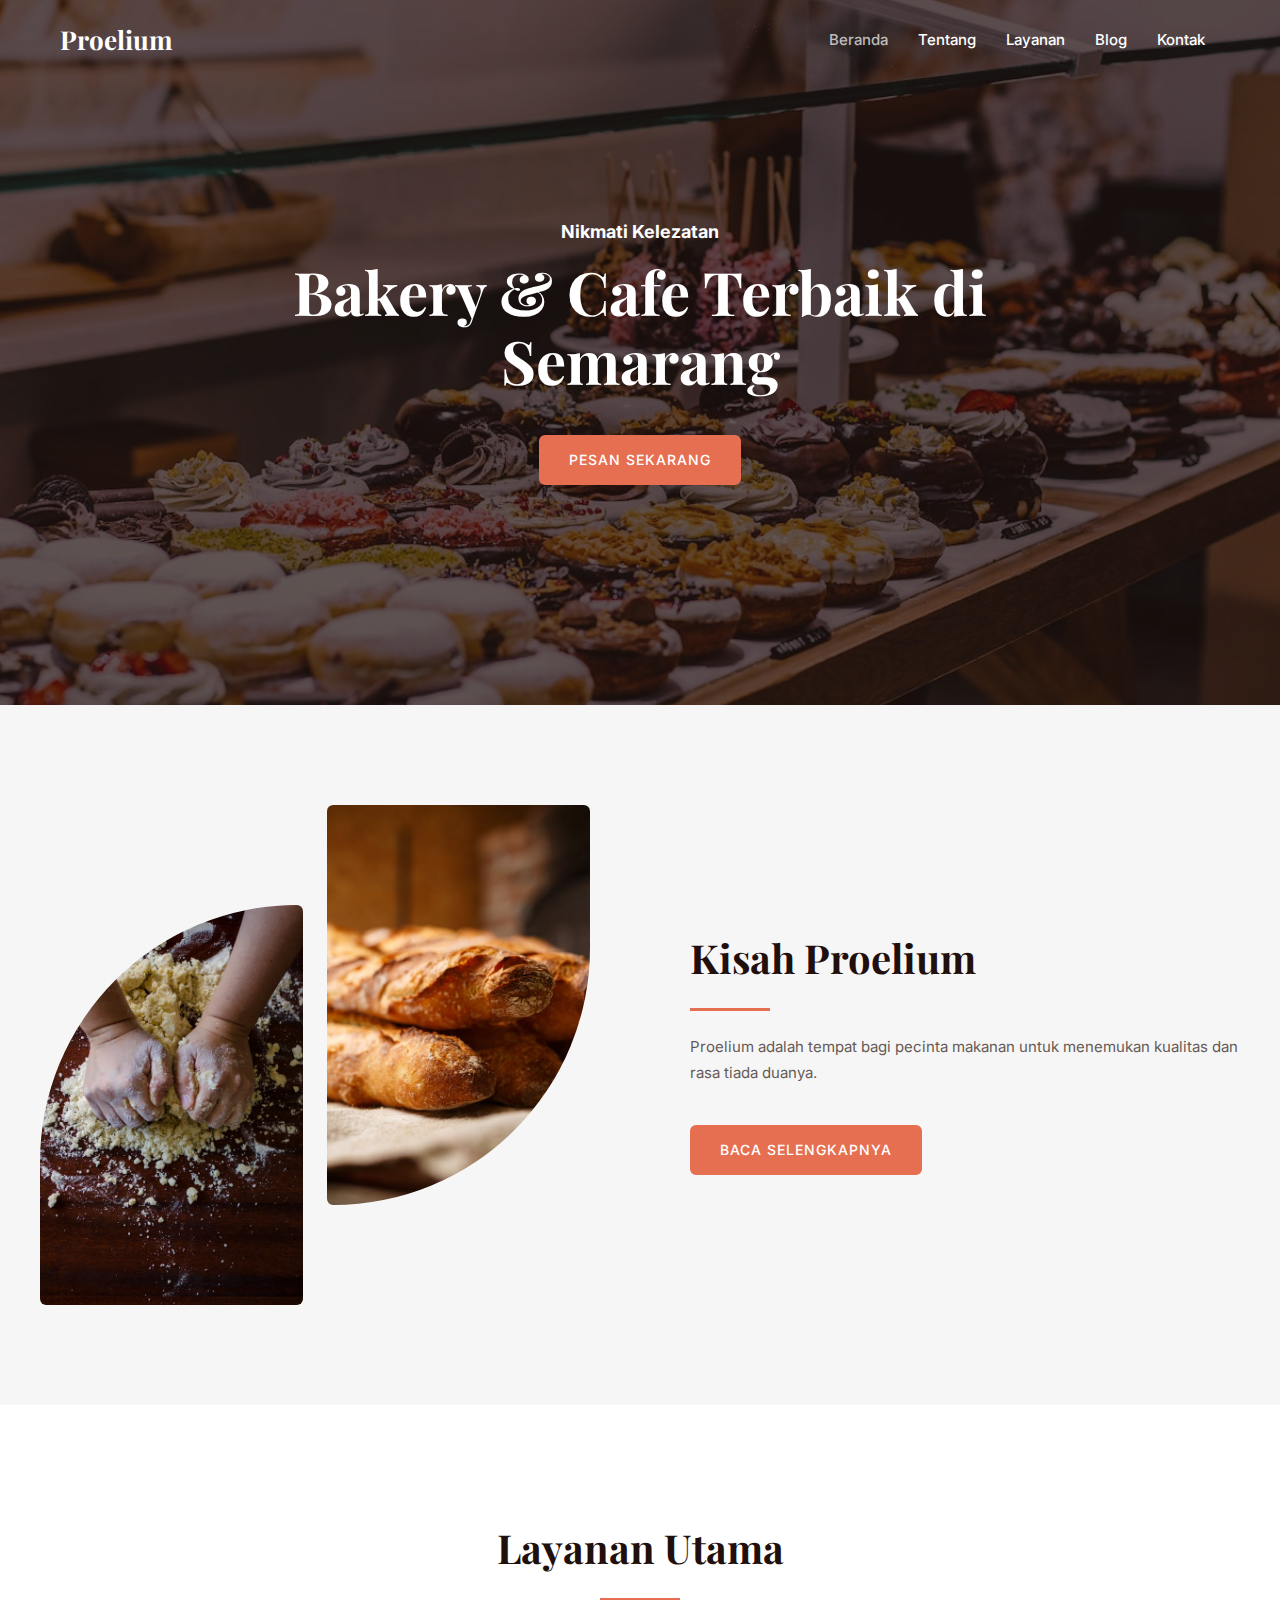
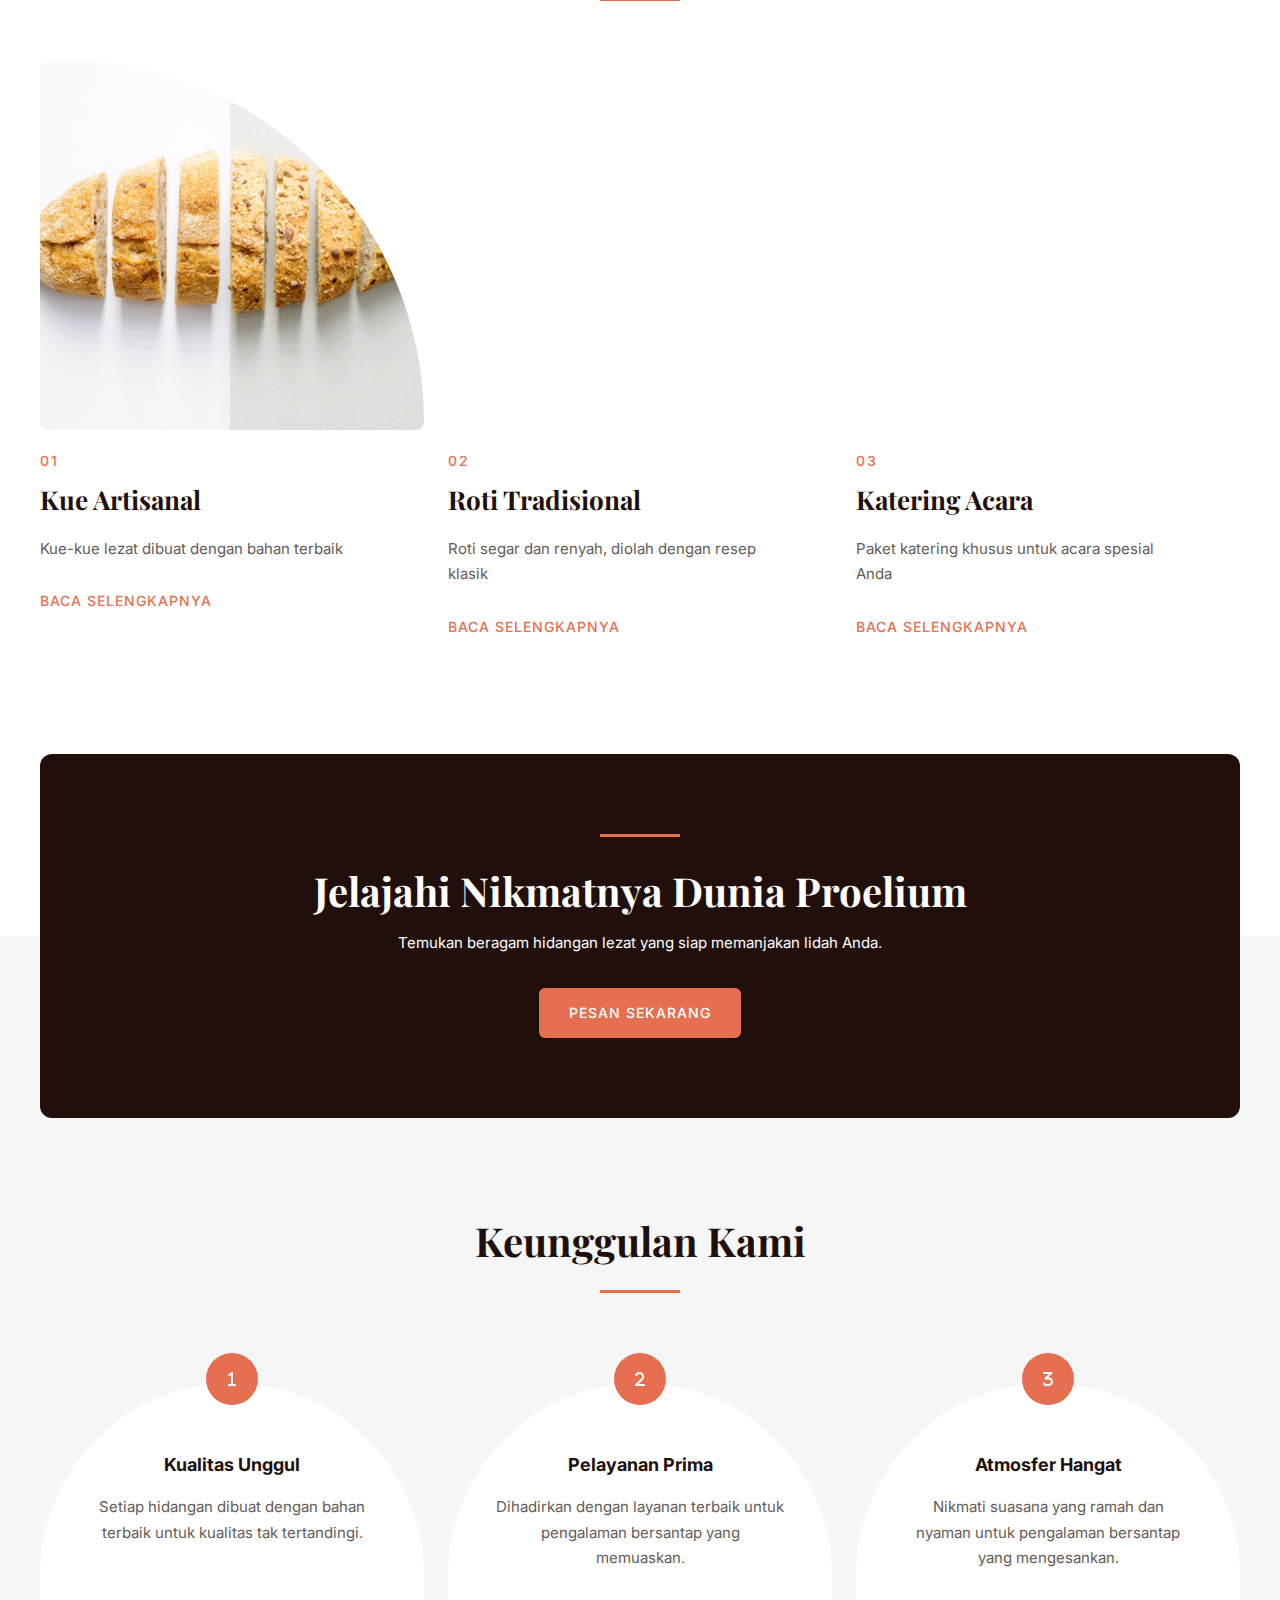
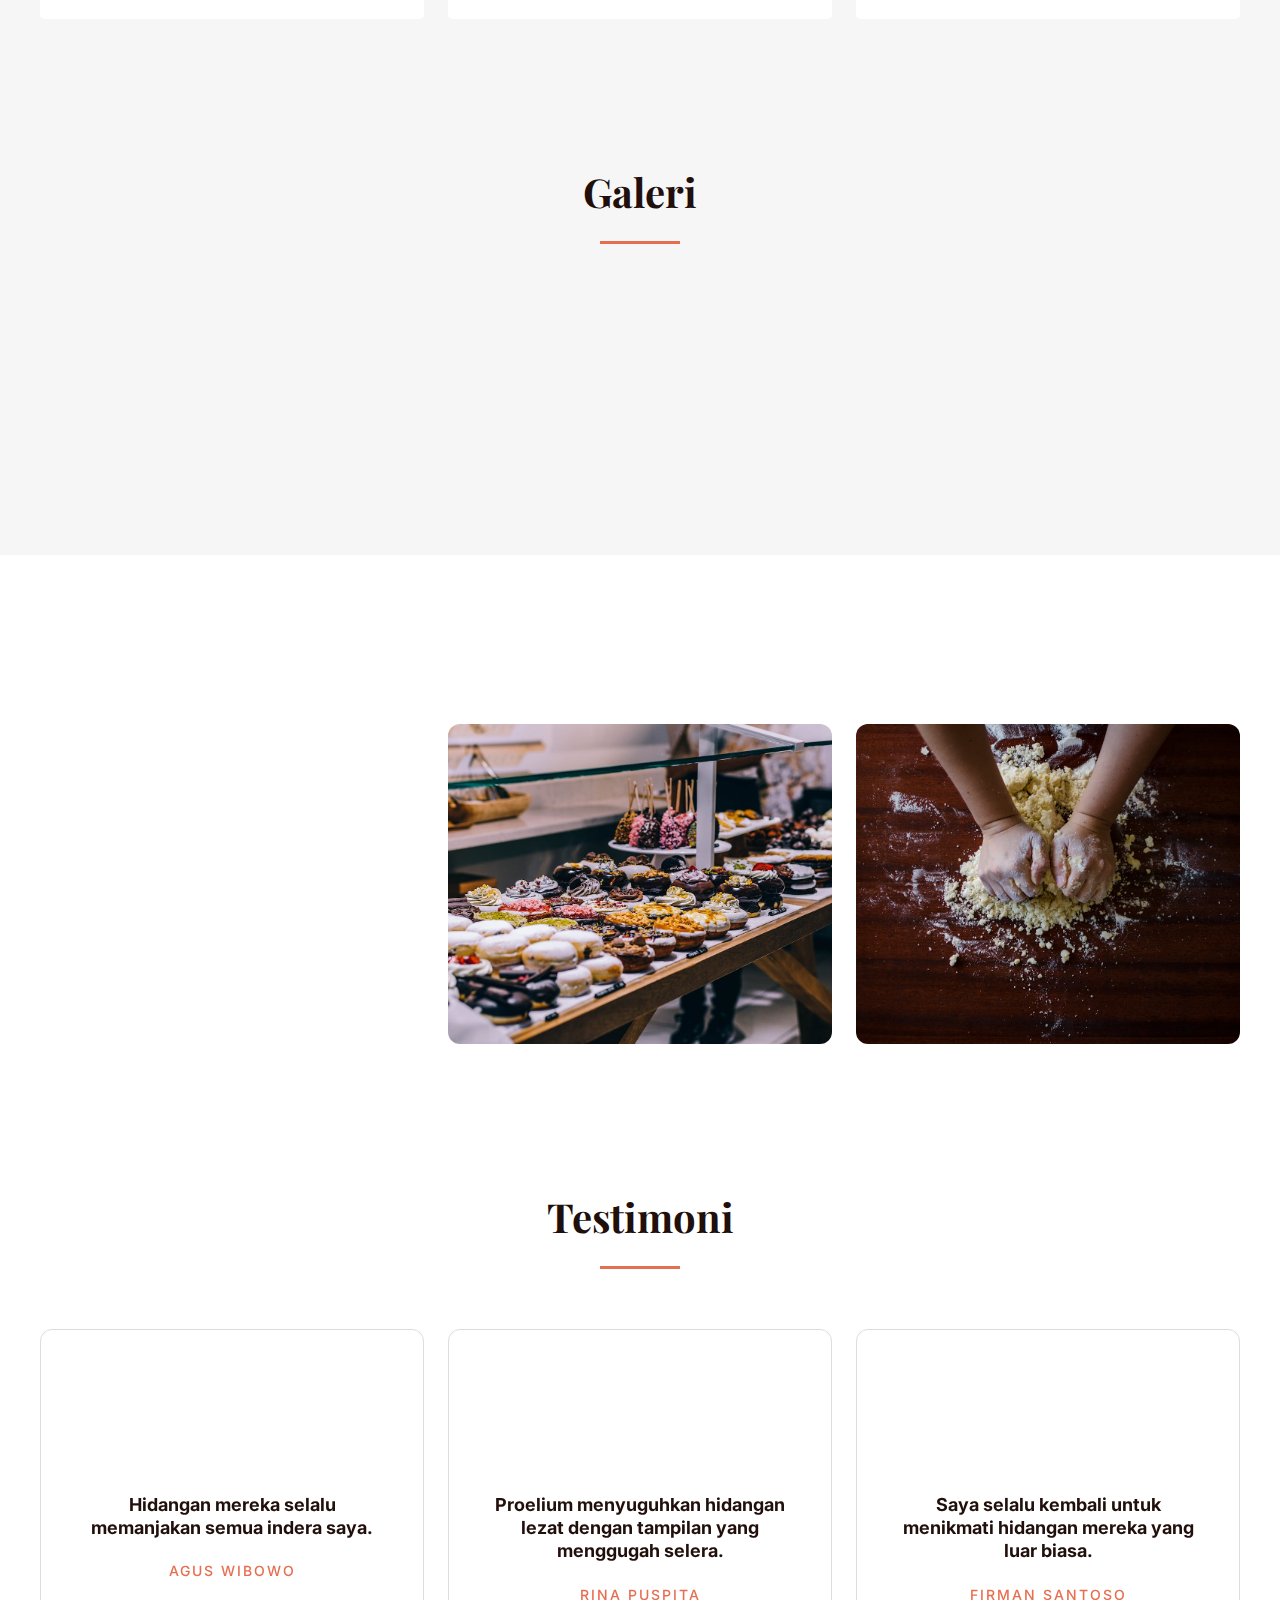
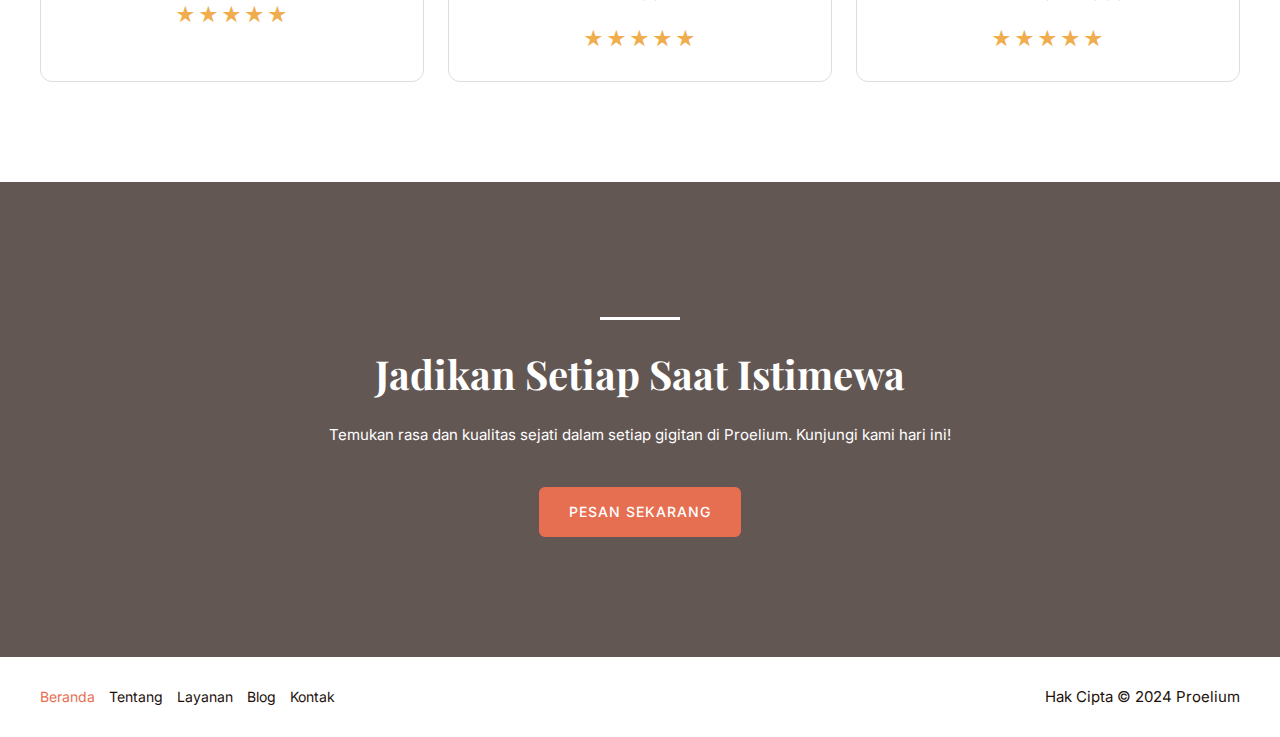
==== index.html @ 9b8cd8e3 "as" ====
<!DOCTYPE html>
<html lang="id">
<head>
<meta charset="UTF-8">
<meta name="viewport" content="width=device-width, initial-scale=1">
	 <link rel="profile" href="https://gmpg.org/xfn/11"> 
	 <title>Proelium</title>
<meta name="robots" content="max-image-preview:large">
<link rel="dns-prefetch" href="https://fonts.googleapis.com">
<link rel="alternate" type="application/rss+xml" title="Proelium &raquo; Feed" href="./feed/">
<link rel="alternate" type="application/rss+xml" title="Proelium &raquo; Umpan Komentar" href="./comments/feed/">
<script>
window._wpemojiSettings = {"baseUrl":"https:\/\/s.w.org\/images\/core\/emoji\/15.0.3\/72x72\/","ext":".png","svgUrl":"https:\/\/s.w.org\/images\/core\/emoji\/15.0.3\/svg\/","svgExt":".svg","source":{"concatemoji":"\/wp-includes\/js\/wp-emoji-release.min.js?ver=6.5.3"}};
/*! This file is auto-generated */
!function(i,n){var o,s,e;function c(e){try{var t={supportTests:e,timestamp:(new Date).valueOf()};sessionStorage.setItem(o,JSON.stringify(t))}catch(e){}}function p(e,t,n){e.clearRect(0,0,e.canvas.width,e.canvas.height),e.fillText(t,0,0);var t=new Uint32Array(e.getImageData(0,0,e.canvas.width,e.canvas.height).data),r=(e.clearRect(0,0,e.canvas.width,e.canvas.height),e.fillText(n,0,0),new Uint32Array(e.getImageData(0,0,e.canvas.width,e.canvas.height).data));return t.every(function(e,t){return e===r[t]})}function u(e,t,n){switch(t){case"flag":return n(e,"🏳️‍⚧️","🏳️​⚧️")?!1:!n(e,"🇺🇳","🇺​🇳")&&!n(e,"🏴󠁧󠁢󠁥󠁮󠁧󠁿","🏴​󠁧​󠁢​󠁥​󠁮​󠁧​󠁿");case"emoji":return!n(e,"🐦‍⬛","🐦​⬛")}return!1}function f(e,t,n){var r="undefined"!=typeof WorkerGlobalScope&&self instanceof WorkerGlobalScope?new OffscreenCanvas(300,150):i.createElement("canvas"),a=r.getContext("2d",{willReadFrequently:!0}),o=(a.textBaseline="top",a.font="600 32px Arial",{});return e.forEach(function(e){o[e]=t(a,e,n)}),o}function t(e){var t=i.createElement("script");t.src=e,t.defer=!0,i.head.appendChild(t)}"undefined"!=typeof Promise&&(o="wpEmojiSettingsSupports",s=["flag","emoji"],n.supports={everything:!0,everythingExceptFlag:!0},e=new Promise(function(e){i.addEventListener("DOMContentLoaded",e,{once:!0})}),new Promise(function(t){var n=function(){try{var e=JSON.parse(sessionStorage.getItem(o));if("object"==typeof e&&"number"==typeof e.timestamp&&(new Date).valueOf()<e.timestamp+604800&&"object"==typeof e.supportTests)return e.supportTests}catch(e){}return null}();if(!n){if("undefined"!=typeof Worker&&"undefined"!=typeof OffscreenCanvas&&"undefined"!=typeof URL&&URL.createObjectURL&&"undefined"!=typeof Blob)try{var e="postMessage("+f.toString()+"("+[JSON.stringify(s),u.toString(),p.toString()].join(",")+"));",r=new Blob([e],{type:"text/javascript"}),a=new Worker(URL.createObjectURL(r),{name:"wpTestEmojiSupports"});return void(a.onmessage=function(e){c(n=e.data),a.terminate(),t(n)})}catch(e){}c(n=f(s,u,p))}t(n)}).then(function(e){for(var t in e)n.supports[t]=e[t],n.supports.everything=n.supports.everything&&n.supports[t],"flag"!==t&&(n.supports.everythingExceptFlag=n.supports.everythingExceptFlag&&n.supports[t]);n.supports.everythingExceptFlag=n.supports.everythingExceptFlag&&!n.supports.flag,n.DOMReady=!1,n.readyCallback=function(){n.DOMReady=!0}}).then(function(){return e}).then(function(){var e;n.supports.everything||(n.readyCallback(),(e=n.source||{}).concatemoji?t(e.concatemoji):e.wpemoji&&e.twemoji&&(t(e.twemoji),t(e.wpemoji)))}))}((window,document),window._wpemojiSettings);
</script>
<link rel="stylesheet" id="astra-theme-css-css" href="./wp-content/themes/astra/assets/css/minified/main.min.css?ver=4.6.16" media="all">
<style id="astra-theme-css-inline-css">:root{--ast-post-nav-space:0;--ast-container-default-xlg-padding:2.5em;--ast-container-default-lg-padding:2.5em;--ast-container-default-slg-padding:2em;--ast-container-default-md-padding:2.5em;--ast-container-default-sm-padding:2.5em;--ast-container-default-xs-padding:2.4em;--ast-container-default-xxs-padding:1.8em;--ast-code-block-background:#ECEFF3;--ast-comment-inputs-background:#F9FAFB;--ast-normal-container-width:1200px;--ast-narrow-container-width:750px;--ast-blog-title-font-weight:600;--ast-blog-meta-weight:600;}html{font-size:93.75%;}a{color:var(--ast-global-color-0);}a:hover,a:focus{color:var(--ast-global-color-1);}body,button,input,select,textarea,.ast-button,.ast-custom-button{font-family:'Inter',sans-serif;font-weight:inherit;font-size:15px;font-size:1rem;line-height:var(--ast-body-line-height,1.7em);}blockquote{color:var(--ast-global-color-3);}h1,.entry-content h1,h2,.entry-content h2,h3,.entry-content h3,h4,.entry-content h4,h5,.entry-content h5,h6,.entry-content h6,.site-title,.site-title a{font-family:'Playfair Display',serif;font-weight:700;}.ast-site-identity .site-title a{color:var(--ast-global-color-2);}.site-title{font-size:26px;font-size:1.7333333333333rem;display:block;}.site-header .site-description{font-size:15px;font-size:1rem;display:none;}.entry-title{font-size:26px;font-size:1.7333333333333rem;}.ast-blog-single-element.ast-taxonomy-container a{font-size:14px;font-size:0.93333333333333rem;}.ast-blog-meta-container{font-size:13px;font-size:0.86666666666667rem;}.archive .ast-article-post .ast-article-inner,.blog .ast-article-post .ast-article-inner,.archive .ast-article-post .ast-article-inner:hover,.blog .ast-article-post .ast-article-inner:hover{overflow:hidden;}h1,.entry-content h1{font-size:60px;font-size:4rem;font-weight:700;font-family:'Playfair Display',serif;line-height:1.15em;}h2,.entry-content h2{font-size:40px;font-size:2.6666666666667rem;font-weight:700;font-family:'Playfair Display',serif;line-height:1.16em;}h3,.entry-content h3{font-size:26px;font-size:1.7333333333333rem;font-weight:700;font-family:'Playfair Display',serif;line-height:1.2em;}h4,.entry-content h4{font-size:24px;font-size:1.6rem;line-height:1.3em;font-weight:700;font-family:'Playfair Display',serif;}h5,.entry-content h5{font-size:18px;font-size:1.2rem;line-height:1.36em;font-weight:700;font-family:'Playfair Display',serif;}h6,.entry-content h6{font-size:14px;font-size:0.93333333333333rem;line-height:1em;font-weight:500;font-family:'Montserrat',sans-serif;letter-spacing:2px;}::selection{background-color:var(--ast-global-color-0);color:#000000;}body,h1,.entry-title a,.entry-content h1,h2,.entry-content h2,h3,.entry-content h3,h4,.entry-content h4,h5,.entry-content h5,h6,.entry-content h6{color:var(--ast-global-color-3);}.tagcloud a:hover,.tagcloud a:focus,.tagcloud a.current-item{color:#000000;border-color:var(--ast-global-color-0);background-color:var(--ast-global-color-0);}input:focus,input[type="text"]:focus,input[type="email"]:focus,input[type="url"]:focus,input[type="password"]:focus,input[type="reset"]:focus,input[type="search"]:focus,textarea:focus{border-color:var(--ast-global-color-0);}input[type="radio"]:checked,input[type=reset],input[type="checkbox"]:checked,input[type="checkbox"]:hover:checked,input[type="checkbox"]:focus:checked,input[type=range]::-webkit-slider-thumb{border-color:var(--ast-global-color-0);background-color:var(--ast-global-color-0);box-shadow:none;}.site-footer a:hover + .post-count,.site-footer a:focus + .post-count{background:var(--ast-global-color-0);border-color:var(--ast-global-color-0);}.single .nav-links .nav-previous,.single .nav-links .nav-next{color:var(--ast-global-color-0);}.entry-meta,.entry-meta *{line-height:1.45;color:var(--ast-global-color-0);font-weight:600;}.entry-meta a:not(.ast-button):hover,.entry-meta a:not(.ast-button):hover *,.entry-meta a:not(.ast-button):focus,.entry-meta a:not(.ast-button):focus *,.page-links > .page-link,.page-links .page-link:hover,.post-navigation a:hover{color:var(--ast-global-color-1);}#cat option,.secondary .calendar_wrap thead a,.secondary .calendar_wrap thead a:visited{color:var(--ast-global-color-0);}.secondary .calendar_wrap #today,.ast-progress-val span{background:var(--ast-global-color-0);}.secondary a:hover + .post-count,.secondary a:focus + .post-count{background:var(--ast-global-color-0);border-color:var(--ast-global-color-0);}.calendar_wrap #today > a{color:#000000;}.page-links .page-link,.single .post-navigation a{color:var(--ast-global-color-3);}.ast-search-menu-icon .search-form button.search-submit{padding:0 4px;}.ast-search-menu-icon form.search-form{padding-right:0;}.ast-search-menu-icon.slide-search input.search-field{width:0;}.ast-header-search .ast-search-menu-icon.ast-dropdown-active .search-form,.ast-header-search .ast-search-menu-icon.ast-dropdown-active .search-field:focus{transition:all 0.2s;}.search-form input.search-field:focus{outline:none;}.ast-search-menu-icon .search-form button.search-submit:focus,.ast-theme-transparent-header .ast-header-search .ast-dropdown-active .ast-icon,.ast-theme-transparent-header .ast-inline-search .search-field:focus .ast-icon{color:var(--ast-global-color-1);}.ast-header-search .slide-search .search-form{border:2px solid var(--ast-global-color-0);}.ast-header-search .slide-search .search-field{background-color:#fff;}.ast-archive-title{color:var(--ast-global-color-2);}.widget-title,.widget .wp-block-heading{font-size:21px;font-size:1.4rem;color:var(--ast-global-color-2);}.ast-single-post .entry-content a,.ast-comment-content a:not(.ast-comment-edit-reply-wrap a){text-decoration:underline;}.ast-single-post .elementor-button-wrapper .elementor-button,.ast-single-post .entry-content .uagb-tab a,.ast-single-post .entry-content .uagb-ifb-cta a,.ast-single-post .entry-content .uabb-module-content a,.ast-single-post .entry-content .uagb-post-grid a,.ast-single-post .entry-content .uagb-timeline a,.ast-single-post .entry-content .uagb-toc__wrap a,.ast-single-post .entry-content .uagb-taxomony-box a,.ast-single-post .entry-content .woocommerce a,.entry-content .wp-block-latest-posts > li > a,.ast-single-post .entry-content .wp-block-file__button,li.ast-post-filter-single,.ast-single-post .ast-comment-content .comment-reply-link,.ast-single-post .ast-comment-content .comment-edit-link{text-decoration:none;}.ast-search-menu-icon.slide-search a:focus-visible:focus-visible,.astra-search-icon:focus-visible,#close:focus-visible,a:focus-visible,.ast-menu-toggle:focus-visible,.site .skip-link:focus-visible,.wp-block-loginout input:focus-visible,.wp-block-search.wp-block-search__button-inside .wp-block-search__inside-wrapper,.ast-header-navigation-arrow:focus-visible,.woocommerce .wc-proceed-to-checkout > .checkout-button:focus-visible,.woocommerce .woocommerce-MyAccount-navigation ul li a:focus-visible,.ast-orders-table__row .ast-orders-table__cell:focus-visible,.woocommerce .woocommerce-order-details .order-again > .button:focus-visible,.woocommerce .woocommerce-message a.button.wc-forward:focus-visible,.woocommerce #minus_qty:focus-visible,.woocommerce #plus_qty:focus-visible,a#ast-apply-coupon:focus-visible,.woocommerce .woocommerce-info a:focus-visible,.woocommerce .astra-shop-summary-wrap a:focus-visible,.woocommerce a.wc-forward:focus-visible,#ast-apply-coupon:focus-visible,.woocommerce-js .woocommerce-mini-cart-item a.remove:focus-visible,#close:focus-visible,.button.search-submit:focus-visible,#search_submit:focus,.normal-search:focus-visible,.ast-header-account-wrap:focus-visible{outline-style:dotted;outline-color:inherit;outline-width:thin;}input:focus,input[type="text"]:focus,input[type="email"]:focus,input[type="url"]:focus,input[type="password"]:focus,input[type="reset"]:focus,input[type="search"]:focus,input[type="number"]:focus,textarea:focus,.wp-block-search__input:focus,[data-section="section-header-mobile-trigger"] .ast-button-wrap .ast-mobile-menu-trigger-minimal:focus,.ast-mobile-popup-drawer.active .menu-toggle-close:focus,.woocommerce-ordering select.orderby:focus,#ast-scroll-top:focus,#coupon_code:focus,.woocommerce-page #comment:focus,.woocommerce #reviews #respond input#submit:focus,.woocommerce a.add_to_cart_button:focus,.woocommerce .button.single_add_to_cart_button:focus,.woocommerce .woocommerce-cart-form button:focus,.woocommerce .woocommerce-cart-form__cart-item .quantity .qty:focus,.woocommerce .woocommerce-billing-fields .woocommerce-billing-fields__field-wrapper .woocommerce-input-wrapper > .input-text:focus,.woocommerce #order_comments:focus,.woocommerce #place_order:focus,.woocommerce .woocommerce-address-fields .woocommerce-address-fields__field-wrapper .woocommerce-input-wrapper > .input-text:focus,.woocommerce .woocommerce-MyAccount-content form button:focus,.woocommerce .woocommerce-MyAccount-content .woocommerce-EditAccountForm .woocommerce-form-row .woocommerce-Input.input-text:focus,.woocommerce .ast-woocommerce-container .woocommerce-pagination ul.page-numbers li a:focus,body #content .woocommerce form .form-row .select2-container--default .select2-selection--single:focus,#ast-coupon-code:focus,.woocommerce.woocommerce-js .quantity input[type=number]:focus,.woocommerce-js .woocommerce-mini-cart-item .quantity input[type=number]:focus,.woocommerce p#ast-coupon-trigger:focus{border-style:dotted;border-color:inherit;border-width:thin;}input{outline:none;}.ast-logo-title-inline .site-logo-img{padding-right:1em;}body .ast-oembed-container *{position:absolute;top:0;width:100%;height:100%;left:0;}body .wp-block-embed-pocket-casts .ast-oembed-container *{position:unset;}.ast-single-post-featured-section + article {margin-top: 2em;}.site-content .ast-single-post-featured-section img {width: 100%;overflow: hidden;object-fit: cover;}.ast-separate-container .site-content .ast-single-post-featured-section + article {margin-top: -80px;z-index: 9;position: relative;border-radius: 4px;}@media (min-width: 922px) {.ast-no-sidebar .site-content .ast-article-image-container--wide {margin-left: -120px;margin-right: -120px;max-width: unset;width: unset;}.ast-left-sidebar .site-content .ast-article-image-container--wide,.ast-right-sidebar .site-content .ast-article-image-container--wide {margin-left: -10px;margin-right: -10px;}.site-content .ast-article-image-container--full {margin-left: calc( -50vw + 50%);margin-right: calc( -50vw + 50%);max-width: 100vw;width: 100vw;}.ast-left-sidebar .site-content .ast-article-image-container--full,.ast-right-sidebar .site-content .ast-article-image-container--full {margin-left: -10px;margin-right: -10px;max-width: inherit;width: auto;}}.site > .ast-single-related-posts-container {margin-top: 0;}@media (min-width: 922px) {.ast-desktop .ast-container--narrow {max-width: var(--ast-narrow-container-width);margin: 0 auto;}}input[type="text"],input[type="number"],input[type="email"],input[type="url"],input[type="password"],input[type="search"],input[type=reset],input[type=tel],input[type=date],select,textarea{font-size:16px;font-style:normal;font-weight:400;line-height:24px;width:100%;padding:12px 16px;border-radius:4px;box-shadow:0px 1px 2px 0px rgba(0,0,0,0.05);color:var(--ast-form-input-text,#475569);}input[type="text"],input[type="number"],input[type="email"],input[type="url"],input[type="password"],input[type="search"],input[type=reset],input[type=tel],input[type=date],select{height:40px;}input[type="date"]{border-width:1px;border-style:solid;border-color:var(--ast-border-color);}input[type="text"]:focus,input[type="number"]:focus,input[type="email"]:focus,input[type="url"]:focus,input[type="password"]:focus,input[type="search"]:focus,input[type=reset]:focus,input[type="tel"]:focus,input[type="date"]:focus,select:focus,textarea:focus{border-color:#046BD2;box-shadow:none;outline:none;color:var(--ast-form-input-focus-text,#475569);}label,legend{color:#111827;font-size:14px;font-style:normal;font-weight:500;line-height:20px;}select{padding:6px 10px;}fieldset{padding:30px;border-radius:4px;}button,.ast-button,.button,input[type="button"],input[type="reset"],input[type="submit"]{border-radius:4px;box-shadow:0px 1px 2px 0px rgba(0,0,0,0.05);}:root{--ast-comment-inputs-background:#FFF;}::placeholder{color:var(--ast-form-field-color,#9CA3AF);}::-ms-input-placeholder{color:var(--ast-form-field-color,#9CA3AF);}@media (max-width:921.9px){#ast-desktop-header{display:none;}}@media (min-width:922px){#ast-mobile-header{display:none;}}.wp-block-buttons.aligncenter{justify-content:center;}@media (max-width:921px){.ast-theme-transparent-header #primary,.ast-theme-transparent-header #secondary{padding:0;}}@media (max-width:921px){.ast-plain-container.ast-no-sidebar #primary{padding:0;}}.ast-plain-container.ast-no-sidebar #primary{margin-top:0;margin-bottom:0;}@media (max-width:921px){.ast-separate-container #primary,.ast-narrow-container #primary{padding-top:0px;}}@media (max-width:544px){.ast-separate-container #primary,.ast-narrow-container #primary{padding-top:0px;}}@media (max-width:921px){.ast-separate-container #primary,.ast-narrow-container #primary{padding-bottom:0px;}}@media (max-width:544px){.ast-separate-container #primary,.ast-narrow-container #primary{padding-bottom:0px;}}.wp-block-button.is-style-outline .wp-block-button__link{border-color:var(--ast-global-color-0);border-top-width:2px;border-right-width:2px;border-bottom-width:2px;border-left-width:2px;}div.wp-block-button.is-style-outline > .wp-block-button__link:not(.has-text-color),div.wp-block-button.wp-block-button__link.is-style-outline:not(.has-text-color){color:var(--ast-global-color-0);}.wp-block-button.is-style-outline .wp-block-button__link:hover,.wp-block-buttons .wp-block-button.is-style-outline .wp-block-button__link:focus,.wp-block-buttons .wp-block-button.is-style-outline > .wp-block-button__link:not(.has-text-color):hover,.wp-block-buttons .wp-block-button.wp-block-button__link.is-style-outline:not(.has-text-color):hover{color:#ffffff;background-color:var(--ast-global-color-1);border-color:var(--ast-global-color-1);}.post-page-numbers.current .page-link,.ast-pagination .page-numbers.current{color:#000000;border-color:var(--ast-global-color-0);background-color:var(--ast-global-color-0);}.wp-block-button.is-style-outline .wp-block-button__link{border-top-width:2px;border-right-width:2px;border-bottom-width:2px;border-left-width:2px;}.wp-block-buttons .wp-block-button.is-style-outline .wp-block-button__link.wp-element-button,.ast-outline-button,.wp-block-uagb-buttons-child .uagb-buttons-repeater.ast-outline-button{border-color:var(--ast-global-color-0);border-top-width:2px;border-right-width:2px;border-bottom-width:2px;border-left-width:2px;font-family:'Montserrat',sans-serif;font-weight:500;font-size:14px;font-size:0.93333333333333rem;line-height:1em;text-transform:uppercase;letter-spacing:2px;padding-top:16px;padding-right:28px;padding-bottom:16px;padding-left:28px;border-top-left-radius:6px;border-top-right-radius:6px;border-bottom-right-radius:6px;border-bottom-left-radius:6px;}.wp-block-buttons .wp-block-button.is-style-outline > .wp-block-button__link:not(.has-text-color),.wp-block-buttons .wp-block-button.wp-block-button__link.is-style-outline:not(.has-text-color),.ast-outline-button{color:var(--ast-global-color-0);}.wp-block-button.is-style-outline .wp-block-button__link:hover,.wp-block-buttons .wp-block-button.is-style-outline .wp-block-button__link:focus,.wp-block-buttons .wp-block-button.is-style-outline > .wp-block-button__link:not(.has-text-color):hover,.wp-block-buttons .wp-block-button.wp-block-button__link.is-style-outline:not(.has-text-color):hover,.ast-outline-button:hover,.ast-outline-button:focus,.wp-block-uagb-buttons-child .uagb-buttons-repeater.ast-outline-button:hover,.wp-block-uagb-buttons-child .uagb-buttons-repeater.ast-outline-button:focus{color:#ffffff;background-color:var(--ast-global-color-1);border-color:var(--ast-global-color-1);}.ast-single-post .entry-content a.ast-outline-button,.ast-single-post .entry-content .is-style-outline>.wp-block-button__link{text-decoration:none;}.uagb-buttons-repeater.ast-outline-button{border-radius:9999px;}@media (max-width:921px){.wp-block-buttons .wp-block-button.is-style-outline .wp-block-button__link.wp-element-button,.ast-outline-button,.wp-block-uagb-buttons-child .uagb-buttons-repeater.ast-outline-button{font-size:14px;font-size:0.93333333333333rem;padding-top:14px;padding-right:24px;padding-bottom:14px;padding-left:24px;border-top-left-radius:6px;border-top-right-radius:6px;border-bottom-right-radius:6px;border-bottom-left-radius:6px;}}@media (max-width:544px){.wp-block-buttons .wp-block-button.is-style-outline .wp-block-button__link.wp-element-button,.ast-outline-button,.wp-block-uagb-buttons-child .uagb-buttons-repeater.ast-outline-button{font-size:14px;font-size:0.93333333333333rem;padding-top:14px;padding-right:22px;padding-bottom:14px;padding-left:22px;border-top-left-radius:6px;border-top-right-radius:6px;border-bottom-right-radius:6px;border-bottom-left-radius:6px;}}.entry-content[ast-blocks-layout] > figure{margin-bottom:1em;}h1.widget-title{font-weight:700;}h2.widget-title{font-weight:700;}h3.widget-title{font-weight:700;}#page{display:flex;flex-direction:column;min-height:100vh;}.ast-404-layout-1 h1.page-title{color:var(--ast-global-color-2);}.single .post-navigation a{line-height:1em;height:inherit;}.error-404 .page-sub-title{font-size:1.5rem;font-weight:inherit;}.search .site-content .content-area .search-form{margin-bottom:0;}#page .site-content{flex-grow:1;}.widget{margin-bottom:1.25em;}#secondary li{line-height:1.5em;}#secondary .wp-block-group h2{margin-bottom:0.7em;}#secondary h2{font-size:1.7rem;}.ast-separate-container .ast-article-post,.ast-separate-container .ast-article-single,.ast-separate-container .comment-respond{padding:3em;}.ast-separate-container .ast-article-single .ast-article-single{padding:0;}.ast-article-single .wp-block-post-template-is-layout-grid{padding-left:0;}.ast-separate-container .comments-title,.ast-narrow-container .comments-title{padding:1.5em 2em;}.ast-page-builder-template .comment-form-textarea,.ast-comment-formwrap .ast-grid-common-col{padding:0;}.ast-comment-formwrap{padding:0;display:inline-flex;column-gap:20px;width:100%;margin-left:0;margin-right:0;}.comments-area textarea#comment:focus,.comments-area textarea#comment:active,.comments-area .ast-comment-formwrap input[type="text"]:focus,.comments-area .ast-comment-formwrap input[type="text"]:active {box-shadow:none;outline:none;}.archive.ast-page-builder-template .entry-header{margin-top:2em;}.ast-page-builder-template .ast-comment-formwrap{width:100%;}.entry-title{margin-bottom:0.6em;}.ast-archive-description p{font-size:inherit;font-weight:inherit;line-height:inherit;}.ast-separate-container .ast-comment-list li.depth-1,.hentry{margin-bottom:1.5em;}.site-content section.ast-archive-description{margin-bottom:2em;}@media (min-width:921px){.ast-left-sidebar.ast-page-builder-template #secondary,.archive.ast-right-sidebar.ast-page-builder-template .site-main{padding-left:20px;padding-right:20px;}}@media (max-width:544px){.ast-comment-formwrap.ast-row{column-gap:10px;display:inline-block;}#ast-commentform .ast-grid-common-col{position:relative;width:100%;}}@media (min-width:1201px){.ast-separate-container .ast-article-post,.ast-separate-container .ast-article-single,.ast-separate-container .ast-author-box,.ast-separate-container .ast-404-layout-1,.ast-separate-container .no-results{padding:3em;}}@media (max-width:921px){.ast-separate-container #primary,.ast-separate-container #secondary{padding:1.5em 0;}#primary,#secondary{padding:1.5em 0;margin:0;}.ast-left-sidebar #content > .ast-container{display:flex;flex-direction:column-reverse;width:100%;}}@media (min-width:922px){.ast-separate-container.ast-right-sidebar #primary,.ast-separate-container.ast-left-sidebar #primary{border:0;}.search-no-results.ast-separate-container #primary{margin-bottom:4em;}}.wp-block-button .wp-block-button__link{color:#ffffff;}.wp-block-button .wp-block-button__link:hover,.wp-block-button .wp-block-button__link:focus{color:#ffffff;background-color:var(--ast-global-color-1);border-color:var(--ast-global-color-1);}.elementor-widget-heading h1.elementor-heading-title{line-height:1.15em;}.elementor-widget-heading h2.elementor-heading-title{line-height:1.16em;}.elementor-widget-heading h3.elementor-heading-title{line-height:1.2em;}.elementor-widget-heading h4.elementor-heading-title{line-height:1.3em;}.elementor-widget-heading h5.elementor-heading-title{line-height:1.36em;}.elementor-widget-heading h6.elementor-heading-title{line-height:1em;}.wp-block-button .wp-block-button__link,.wp-block-search .wp-block-search__button,body .wp-block-file .wp-block-file__button{border-style:solid;border-top-width:2px;border-right-width:2px;border-left-width:2px;border-bottom-width:2px;border-color:var(--ast-global-color-0);background-color:var(--ast-global-color-0);color:#ffffff;font-family:'Inter',sans-serif;font-weight:500;line-height:1em;text-transform:uppercase;letter-spacing:1px;font-size:14px;font-size:0.93333333333333rem;border-top-left-radius:6px;border-top-right-radius:6px;border-bottom-right-radius:6px;border-bottom-left-radius:6px;padding-top:16px;padding-right:28px;padding-bottom:16px;padding-left:28px;}.ast-single-post .entry-content .wp-block-button .wp-block-button__link,.ast-single-post .entry-content .wp-block-search .wp-block-search__button,body .entry-content .wp-block-file .wp-block-file__button{text-decoration:none;}@media (max-width:921px){.wp-block-button .wp-block-button__link,.wp-block-search .wp-block-search__button,body .wp-block-file .wp-block-file__button{font-size:14px;font-size:0.93333333333333rem;padding-top:14px;padding-right:24px;padding-bottom:14px;padding-left:24px;border-top-left-radius:6px;border-top-right-radius:6px;border-bottom-right-radius:6px;border-bottom-left-radius:6px;}}@media (max-width:544px){.wp-block-button .wp-block-button__link,.wp-block-search .wp-block-search__button,body .wp-block-file .wp-block-file__button{font-size:14px;font-size:0.93333333333333rem;padding-top:14px;padding-right:22px;padding-bottom:14px;padding-left:22px;border-top-left-radius:6px;border-top-right-radius:6px;border-bottom-right-radius:6px;border-bottom-left-radius:6px;}}.menu-toggle,button,.ast-button,.ast-custom-button,.button,input#submit,input[type="button"],input[type="submit"],input[type="reset"],#comments .submit,.search .search-submit,form[CLASS*="wp-block-search__"].wp-block-search .wp-block-search__inside-wrapper .wp-block-search__button,body .wp-block-file .wp-block-file__button,.search .search-submit,.woocommerce-js a.button,.woocommerce button.button,.woocommerce .woocommerce-message a.button,.woocommerce #respond input#submit.alt,.woocommerce input.button.alt,.woocommerce input.button,.woocommerce input.button:disabled,.woocommerce input.button:disabled[disabled],.woocommerce input.button:disabled:hover,.woocommerce input.button:disabled[disabled]:hover,.woocommerce #respond input#submit,.woocommerce button.button.alt.disabled,.wc-block-grid__products .wc-block-grid__product .wp-block-button__link,.wc-block-grid__product-onsale,[CLASS*="wc-block"] button,.woocommerce-js .astra-cart-drawer .astra-cart-drawer-content .woocommerce-mini-cart__buttons .button:not(.checkout):not(.ast-continue-shopping),.woocommerce-js .astra-cart-drawer .astra-cart-drawer-content .woocommerce-mini-cart__buttons a.checkout,.woocommerce button.button.alt.disabled.wc-variation-selection-needed,[CLASS*="wc-block"] .wc-block-components-button{border-style:solid;border-top-width:2px;border-right-width:2px;border-left-width:2px;border-bottom-width:2px;color:#ffffff;border-color:var(--ast-global-color-0);background-color:var(--ast-global-color-0);padding-top:16px;padding-right:28px;padding-bottom:16px;padding-left:28px;font-family:'Inter',sans-serif;font-weight:500;font-size:14px;font-size:0.93333333333333rem;line-height:1em;text-transform:uppercase;letter-spacing:1px;border-top-left-radius:6px;border-top-right-radius:6px;border-bottom-right-radius:6px;border-bottom-left-radius:6px;}button:focus,.menu-toggle:hover,button:hover,.ast-button:hover,.ast-custom-button:hover .button:hover,.ast-custom-button:hover ,input[type=reset]:hover,input[type=reset]:focus,input#submit:hover,input#submit:focus,input[type="button"]:hover,input[type="button"]:focus,input[type="submit"]:hover,input[type="submit"]:focus,form[CLASS*="wp-block-search__"].wp-block-search .wp-block-search__inside-wrapper .wp-block-search__button:hover,form[CLASS*="wp-block-search__"].wp-block-search .wp-block-search__inside-wrapper .wp-block-search__button:focus,body .wp-block-file .wp-block-file__button:hover,body .wp-block-file .wp-block-file__button:focus,.woocommerce-js a.button:hover,.woocommerce button.button:hover,.woocommerce .woocommerce-message a.button:hover,.woocommerce #respond input#submit:hover,.woocommerce #respond input#submit.alt:hover,.woocommerce input.button.alt:hover,.woocommerce input.button:hover,.woocommerce button.button.alt.disabled:hover,.wc-block-grid__products .wc-block-grid__product .wp-block-button__link:hover,[CLASS*="wc-block"] button:hover,.woocommerce-js .astra-cart-drawer .astra-cart-drawer-content .woocommerce-mini-cart__buttons .button:not(.checkout):not(.ast-continue-shopping):hover,.woocommerce-js .astra-cart-drawer .astra-cart-drawer-content .woocommerce-mini-cart__buttons a.checkout:hover,.woocommerce button.button.alt.disabled.wc-variation-selection-needed:hover,[CLASS*="wc-block"] .wc-block-components-button:hover,[CLASS*="wc-block"] .wc-block-components-button:focus{color:#ffffff;background-color:var(--ast-global-color-1);border-color:var(--ast-global-color-1);}form[CLASS*="wp-block-search__"].wp-block-search .wp-block-search__inside-wrapper .wp-block-search__button.has-icon{padding-top:calc(16px - 3px);padding-right:calc(28px - 3px);padding-bottom:calc(16px - 3px);padding-left:calc(28px - 3px);}@media (max-width:921px){.menu-toggle,button,.ast-button,.ast-custom-button,.button,input#submit,input[type="button"],input[type="submit"],input[type="reset"],#comments .submit,.search .search-submit,form[CLASS*="wp-block-search__"].wp-block-search .wp-block-search__inside-wrapper .wp-block-search__button,body .wp-block-file .wp-block-file__button,.search .search-submit,.woocommerce-js a.button,.woocommerce button.button,.woocommerce .woocommerce-message a.button,.woocommerce #respond input#submit.alt,.woocommerce input.button.alt,.woocommerce input.button,.woocommerce input.button:disabled,.woocommerce input.button:disabled[disabled],.woocommerce input.button:disabled:hover,.woocommerce input.button:disabled[disabled]:hover,.woocommerce #respond input#submit,.woocommerce button.button.alt.disabled,.wc-block-grid__products .wc-block-grid__product .wp-block-button__link,.wc-block-grid__product-onsale,[CLASS*="wc-block"] button,.woocommerce-js .astra-cart-drawer .astra-cart-drawer-content .woocommerce-mini-cart__buttons .button:not(.checkout):not(.ast-continue-shopping),.woocommerce-js .astra-cart-drawer .astra-cart-drawer-content .woocommerce-mini-cart__buttons a.checkout,.woocommerce button.button.alt.disabled.wc-variation-selection-needed,[CLASS*="wc-block"] .wc-block-components-button{padding-top:14px;padding-right:24px;padding-bottom:14px;padding-left:24px;font-size:14px;font-size:0.93333333333333rem;border-top-left-radius:6px;border-top-right-radius:6px;border-bottom-right-radius:6px;border-bottom-left-radius:6px;}}@media (max-width:544px){.menu-toggle,button,.ast-button,.ast-custom-button,.button,input#submit,input[type="button"],input[type="submit"],input[type="reset"],#comments .submit,.search .search-submit,form[CLASS*="wp-block-search__"].wp-block-search .wp-block-search__inside-wrapper .wp-block-search__button,body .wp-block-file .wp-block-file__button,.search .search-submit,.woocommerce-js a.button,.woocommerce button.button,.woocommerce .woocommerce-message a.button,.woocommerce #respond input#submit.alt,.woocommerce input.button.alt,.woocommerce input.button,.woocommerce input.button:disabled,.woocommerce input.button:disabled[disabled],.woocommerce input.button:disabled:hover,.woocommerce input.button:disabled[disabled]:hover,.woocommerce #respond input#submit,.woocommerce button.button.alt.disabled,.wc-block-grid__products .wc-block-grid__product .wp-block-button__link,.wc-block-grid__product-onsale,[CLASS*="wc-block"] button,.woocommerce-js .astra-cart-drawer .astra-cart-drawer-content .woocommerce-mini-cart__buttons .button:not(.checkout):not(.ast-continue-shopping),.woocommerce-js .astra-cart-drawer .astra-cart-drawer-content .woocommerce-mini-cart__buttons a.checkout,.woocommerce button.button.alt.disabled.wc-variation-selection-needed,[CLASS*="wc-block"] .wc-block-components-button{padding-top:14px;padding-right:22px;padding-bottom:14px;padding-left:22px;font-size:14px;font-size:0.93333333333333rem;border-top-left-radius:6px;border-top-right-radius:6px;border-bottom-right-radius:6px;border-bottom-left-radius:6px;}}@media (max-width:921px){.menu-toggle,button,.ast-button,.button,input#submit,input[type="button"],input[type="submit"],input[type="reset"]{font-size:14px;font-size:0.93333333333333rem;}.ast-mobile-header-stack .main-header-bar .ast-search-menu-icon{display:inline-block;}.ast-header-break-point.ast-header-custom-item-outside .ast-mobile-header-stack .main-header-bar .ast-search-icon{margin:0;}.ast-comment-avatar-wrap img{max-width:2.5em;}.ast-comment-meta{padding:0 1.8888em 1.3333em;}}@media (min-width:544px){.ast-container{max-width:100%;}}@media (max-width:544px){.ast-separate-container .ast-article-post,.ast-separate-container .ast-article-single,.ast-separate-container .comments-title,.ast-separate-container .ast-archive-description{padding:1.5em 1em;}.ast-separate-container #content .ast-container{padding-left:0.54em;padding-right:0.54em;}.ast-separate-container .ast-comment-list .bypostauthor{padding:.5em;}.ast-search-menu-icon.ast-dropdown-active .search-field{width:170px;}.menu-toggle,button,.ast-button,.button,input#submit,input[type="button"],input[type="submit"],input[type="reset"]{font-size:14px;font-size:0.93333333333333rem;}}.ast-separate-container{background-color:var(--ast-global-color-4);;background-image:none;;}@media (max-width:921px){.widget-title{font-size:20px;font-size:1.4285714285714rem;}body,button,input,select,textarea,.ast-button,.ast-custom-button{font-size:14px;font-size:0.93333333333333rem;}#secondary,#secondary button,#secondary input,#secondary select,#secondary textarea{font-size:14px;font-size:0.93333333333333rem;}.site-title{font-size:20px;font-size:1.3333333333333rem;display:block;}.site-header .site-description{display:none;}.entry-title{font-size:24px;font-size:1.6rem;}h1,.entry-content h1{font-size:48px;}h2,.entry-content h2{font-size:30px;}h3,.entry-content h3{font-size:24px;}h4,.entry-content h4{font-size:20px;font-size:1.3333333333333rem;}h5,.entry-content h5{font-size:16px;font-size:1.0666666666667rem;}h6,.entry-content h6{font-size:14px;font-size:0.93333333333333rem;}}@media (max-width:544px){.widget-title{font-size:20px;font-size:1.4285714285714rem;}body,button,input,select,textarea,.ast-button,.ast-custom-button{font-size:14px;font-size:0.93333333333333rem;}#secondary,#secondary button,#secondary input,#secondary select,#secondary textarea{font-size:14px;font-size:0.93333333333333rem;}.site-title{font-size:18px;font-size:1.2rem;display:block;}.site-header .site-description{display:none;}.entry-title{font-size:24px;font-size:1.6rem;}h1,.entry-content h1{font-size:38px;}h2,.entry-content h2{font-size:30px;}h3,.entry-content h3{font-size:24px;}h4,.entry-content h4{font-size:20px;font-size:1.3333333333333rem;}h5,.entry-content h5{font-size:16px;font-size:1.0666666666667rem;}h6,.entry-content h6{font-size:14px;font-size:0.93333333333333rem;}}@media (max-width:544px){html{font-size:93.75%;}}@media (min-width:922px){.ast-container{max-width:1240px;}}@media (min-width:922px){.site-content .ast-container{display:flex;}}@media (max-width:921px){.site-content .ast-container{flex-direction:column;}}.entry-content h1,.entry-content h2,.entry-content h3,.entry-content h4,.entry-content h5,.entry-content h6{clear:none;}@media (min-width:922px){.main-header-menu .sub-menu .menu-item.ast-left-align-sub-menu:hover > .sub-menu,.main-header-menu .sub-menu .menu-item.ast-left-align-sub-menu.focus > .sub-menu{margin-left:-0px;}}.ast-theme-transparent-header [data-section="section-header-mobile-trigger"] .ast-button-wrap .mobile-menu-toggle-icon .ast-mobile-svg{fill:#ffffff;}.ast-theme-transparent-header [data-section="section-header-mobile-trigger"] .ast-button-wrap .mobile-menu-wrap .mobile-menu{color:#ffffff;}.ast-theme-transparent-header [data-section="section-header-mobile-trigger"] .ast-button-wrap .ast-mobile-menu-trigger-outline{background:transparent;color:#ffffff;border-color:#ffffff;}.entry-content li > p{margin-bottom:0;}.site .comments-area{padding-top:2em;padding-bottom:2em;margin-top:2em;}.wp-block-file {display: flex;align-items: center;flex-wrap: wrap;justify-content: space-between;}.wp-block-pullquote {border: none;}.wp-block-pullquote blockquote::before {content: "\201D";font-family: "Helvetica",sans-serif;display: flex;transform: rotate( 180deg );font-size: 6rem;font-style: normal;line-height: 1;font-weight: bold;align-items: center;justify-content: center;}.has-text-align-right > blockquote::before {justify-content: flex-start;}.has-text-align-left > blockquote::before {justify-content: flex-end;}figure.wp-block-pullquote.is-style-solid-color blockquote {max-width: 100%;text-align: inherit;}html body {--wp--custom--ast-default-block-top-padding: 100px;--wp--custom--ast-default-block-right-padding: 80px;--wp--custom--ast-default-block-bottom-padding: 100px;--wp--custom--ast-default-block-left-padding: 80px;--wp--custom--ast-container-width: 1200px;--wp--custom--ast-content-width-size: 1200px;--wp--custom--ast-wide-width-size: calc(1200px + var(--wp--custom--ast-default-block-left-padding) + var(--wp--custom--ast-default-block-right-padding));}.ast-narrow-container {--wp--custom--ast-content-width-size: 750px;--wp--custom--ast-wide-width-size: 750px;}@media(max-width: 921px) {html body {--wp--custom--ast-default-block-top-padding: 50px;--wp--custom--ast-default-block-right-padding: 50px;--wp--custom--ast-default-block-bottom-padding: 50px;--wp--custom--ast-default-block-left-padding: 50px;}}@media(max-width: 544px) {html body {--wp--custom--ast-default-block-top-padding: 50px;--wp--custom--ast-default-block-right-padding: 30px;--wp--custom--ast-default-block-bottom-padding: 50px;--wp--custom--ast-default-block-left-padding: 30px;}}.entry-content > .wp-block-group,.entry-content > .wp-block-cover,.entry-content > .wp-block-columns {padding-top: var(--wp--custom--ast-default-block-top-padding);padding-right: var(--wp--custom--ast-default-block-right-padding);padding-bottom: var(--wp--custom--ast-default-block-bottom-padding);padding-left: var(--wp--custom--ast-default-block-left-padding);}.ast-plain-container.ast-no-sidebar .entry-content > .alignfull,.ast-page-builder-template .ast-no-sidebar .entry-content > .alignfull {margin-left: calc( -50vw + 50%);margin-right: calc( -50vw + 50%);max-width: 100vw;width: 100vw;}.ast-plain-container.ast-no-sidebar .entry-content .alignfull .alignfull,.ast-page-builder-template.ast-no-sidebar .entry-content .alignfull .alignfull,.ast-plain-container.ast-no-sidebar .entry-content .alignfull .alignwide,.ast-page-builder-template.ast-no-sidebar .entry-content .alignfull .alignwide,.ast-plain-container.ast-no-sidebar .entry-content .alignwide .alignfull,.ast-page-builder-template.ast-no-sidebar .entry-content .alignwide .alignfull,.ast-plain-container.ast-no-sidebar .entry-content .alignwide .alignwide,.ast-page-builder-template.ast-no-sidebar .entry-content .alignwide .alignwide,.ast-plain-container.ast-no-sidebar .entry-content .wp-block-column .alignfull,.ast-page-builder-template.ast-no-sidebar .entry-content .wp-block-column .alignfull,.ast-plain-container.ast-no-sidebar .entry-content .wp-block-column .alignwide,.ast-page-builder-template.ast-no-sidebar .entry-content .wp-block-column .alignwide {margin-left: auto;margin-right: auto;width: 100%;}[ast-blocks-layout] .wp-block-separator:not(.is-style-dots) {height: 0;}[ast-blocks-layout] .wp-block-separator {margin: 20px auto;}[ast-blocks-layout] .wp-block-separator:not(.is-style-wide):not(.is-style-dots) {max-width: 100px;}[ast-blocks-layout] .wp-block-separator.has-background {padding: 0;}.entry-content[ast-blocks-layout] > * {max-width: var(--wp--custom--ast-content-width-size);margin-left: auto;margin-right: auto;}.entry-content[ast-blocks-layout] > .alignwide {max-width: var(--wp--custom--ast-wide-width-size);}.entry-content[ast-blocks-layout] .alignfull {max-width: none;}.entry-content .wp-block-columns {margin-bottom: 0;}blockquote {margin: 1.5em;border-color: rgba(0,0,0,0.05);}.wp-block-quote:not(.has-text-align-right):not(.has-text-align-center) {border-left: 5px solid rgba(0,0,0,0.05);}.has-text-align-right > blockquote,blockquote.has-text-align-right {border-right: 5px solid rgba(0,0,0,0.05);}.has-text-align-left > blockquote,blockquote.has-text-align-left {border-left: 5px solid rgba(0,0,0,0.05);}.wp-block-site-tagline,.wp-block-latest-posts .read-more {margin-top: 15px;}.wp-block-loginout p label {display: block;}.wp-block-loginout p:not(.login-remember):not(.login-submit) input {width: 100%;}.wp-block-loginout input:focus {border-color: transparent;}.wp-block-loginout input:focus {outline: thin dotted;}.entry-content .wp-block-media-text .wp-block-media-text__content {padding: 0 0 0 8%;}.entry-content .wp-block-media-text.has-media-on-the-right .wp-block-media-text__content {padding: 0 8% 0 0;}.entry-content .wp-block-media-text.has-background .wp-block-media-text__content {padding: 8%;}.entry-content .wp-block-cover:not([class*="background-color"]) .wp-block-cover__inner-container,.entry-content .wp-block-cover:not([class*="background-color"]) .wp-block-cover-image-text,.entry-content .wp-block-cover:not([class*="background-color"]) .wp-block-cover-text,.entry-content .wp-block-cover-image:not([class*="background-color"]) .wp-block-cover__inner-container,.entry-content .wp-block-cover-image:not([class*="background-color"]) .wp-block-cover-image-text,.entry-content .wp-block-cover-image:not([class*="background-color"]) .wp-block-cover-text {color: var(--ast-global-color-5);}.wp-block-loginout .login-remember input {width: 1.1rem;height: 1.1rem;margin: 0 5px 4px 0;vertical-align: middle;}.wp-block-latest-posts > li > *:first-child,.wp-block-latest-posts:not(.is-grid) > li:first-child {margin-top: 0;}.wp-block-search__inside-wrapper .wp-block-search__input {padding: 0 10px;color: var(--ast-global-color-3);background: var(--ast-global-color-5);border-color: var(--ast-border-color);}.wp-block-latest-posts .read-more {margin-bottom: 1.5em;}.wp-block-search__no-button .wp-block-search__inside-wrapper .wp-block-search__input {padding-top: 5px;padding-bottom: 5px;}.wp-block-latest-posts .wp-block-latest-posts__post-date,.wp-block-latest-posts .wp-block-latest-posts__post-author {font-size: 1rem;}.wp-block-latest-posts > li > *,.wp-block-latest-posts:not(.is-grid) > li {margin-top: 12px;margin-bottom: 12px;}.ast-page-builder-template .entry-content[ast-blocks-layout] > *,.ast-page-builder-template .entry-content[ast-blocks-layout] > .alignfull > * {max-width: none;}.ast-page-builder-template .entry-content[ast-blocks-layout] > .alignwide > * {max-width: var(--wp--custom--ast-wide-width-size);}.ast-page-builder-template .entry-content[ast-blocks-layout] > .inherit-container-width > *,.ast-page-builder-template .entry-content[ast-blocks-layout] > * > *,.entry-content[ast-blocks-layout] > .wp-block-cover .wp-block-cover__inner-container {max-width: var(--wp--custom--ast-content-width-size);margin-left: auto;margin-right: auto;}.entry-content[ast-blocks-layout] .wp-block-cover:not(.alignleft):not(.alignright) {width: auto;}@media(max-width: 1200px) {.ast-separate-container .entry-content > .alignfull,.ast-separate-container .entry-content[ast-blocks-layout] > .alignwide,.ast-plain-container .entry-content[ast-blocks-layout] > .alignwide,.ast-plain-container .entry-content .alignfull {margin-left: calc(-1 * min(var(--ast-container-default-xlg-padding),20px)) ;margin-right: calc(-1 * min(var(--ast-container-default-xlg-padding),20px));}}@media(min-width: 1201px) {.ast-separate-container .entry-content > .alignfull {margin-left: calc(-1 * var(--ast-container-default-xlg-padding) );margin-right: calc(-1 * var(--ast-container-default-xlg-padding) );}.ast-separate-container .entry-content[ast-blocks-layout] > .alignwide,.ast-plain-container .entry-content[ast-blocks-layout] > .alignwide {margin-left: calc(-1 * var(--wp--custom--ast-default-block-left-padding) );margin-right: calc(-1 * var(--wp--custom--ast-default-block-right-padding) );}}@media(min-width: 921px) {.ast-separate-container .entry-content .wp-block-group.alignwide:not(.inherit-container-width) > :where(:not(.alignleft):not(.alignright)),.ast-plain-container .entry-content .wp-block-group.alignwide:not(.inherit-container-width) > :where(:not(.alignleft):not(.alignright)) {max-width: calc( var(--wp--custom--ast-content-width-size) + 80px );}.ast-plain-container.ast-right-sidebar .entry-content[ast-blocks-layout] .alignfull,.ast-plain-container.ast-left-sidebar .entry-content[ast-blocks-layout] .alignfull {margin-left: -60px;margin-right: -60px;}}@media(min-width: 544px) {.entry-content > .alignleft {margin-right: 20px;}.entry-content > .alignright {margin-left: 20px;}}@media (max-width:544px){.wp-block-columns .wp-block-column:not(:last-child){margin-bottom:20px;}.wp-block-latest-posts{margin:0;}}@media( max-width: 600px ) {.entry-content .wp-block-media-text .wp-block-media-text__content,.entry-content .wp-block-media-text.has-media-on-the-right .wp-block-media-text__content {padding: 8% 0 0;}.entry-content .wp-block-media-text.has-background .wp-block-media-text__content {padding: 8%;}}.ast-narrow-container .site-content .wp-block-uagb-image--align-full .wp-block-uagb-image__figure {max-width: 100%;margin-left: auto;margin-right: auto;}.entry-content ul,.entry-content ol {padding: revert;margin: revert;padding-left: 20px;}:root .has-ast-global-color-0-color{color:var(--ast-global-color-0);}:root .has-ast-global-color-0-background-color{background-color:var(--ast-global-color-0);}:root .wp-block-button .has-ast-global-color-0-color{color:var(--ast-global-color-0);}:root .wp-block-button .has-ast-global-color-0-background-color{background-color:var(--ast-global-color-0);}:root .has-ast-global-color-1-color{color:var(--ast-global-color-1);}:root .has-ast-global-color-1-background-color{background-color:var(--ast-global-color-1);}:root .wp-block-button .has-ast-global-color-1-color{color:var(--ast-global-color-1);}:root .wp-block-button .has-ast-global-color-1-background-color{background-color:var(--ast-global-color-1);}:root .has-ast-global-color-2-color{color:var(--ast-global-color-2);}:root .has-ast-global-color-2-background-color{background-color:var(--ast-global-color-2);}:root .wp-block-button .has-ast-global-color-2-color{color:var(--ast-global-color-2);}:root .wp-block-button .has-ast-global-color-2-background-color{background-color:var(--ast-global-color-2);}:root .has-ast-global-color-3-color{color:var(--ast-global-color-3);}:root .has-ast-global-color-3-background-color{background-color:var(--ast-global-color-3);}:root .wp-block-button .has-ast-global-color-3-color{color:var(--ast-global-color-3);}:root .wp-block-button .has-ast-global-color-3-background-color{background-color:var(--ast-global-color-3);}:root .has-ast-global-color-4-color{color:var(--ast-global-color-4);}:root .has-ast-global-color-4-background-color{background-color:var(--ast-global-color-4);}:root .wp-block-button .has-ast-global-color-4-color{color:var(--ast-global-color-4);}:root .wp-block-button .has-ast-global-color-4-background-color{background-color:var(--ast-global-color-4);}:root .has-ast-global-color-5-color{color:var(--ast-global-color-5);}:root .has-ast-global-color-5-background-color{background-color:var(--ast-global-color-5);}:root .wp-block-button .has-ast-global-color-5-color{color:var(--ast-global-color-5);}:root .wp-block-button .has-ast-global-color-5-background-color{background-color:var(--ast-global-color-5);}:root .has-ast-global-color-6-color{color:var(--ast-global-color-6);}:root .has-ast-global-color-6-background-color{background-color:var(--ast-global-color-6);}:root .wp-block-button .has-ast-global-color-6-color{color:var(--ast-global-color-6);}:root .wp-block-button .has-ast-global-color-6-background-color{background-color:var(--ast-global-color-6);}:root .has-ast-global-color-7-color{color:var(--ast-global-color-7);}:root .has-ast-global-color-7-background-color{background-color:var(--ast-global-color-7);}:root .wp-block-button .has-ast-global-color-7-color{color:var(--ast-global-color-7);}:root .wp-block-button .has-ast-global-color-7-background-color{background-color:var(--ast-global-color-7);}:root .has-ast-global-color-8-color{color:var(--ast-global-color-8);}:root .has-ast-global-color-8-background-color{background-color:var(--ast-global-color-8);}:root .wp-block-button .has-ast-global-color-8-color{color:var(--ast-global-color-8);}:root .wp-block-button .has-ast-global-color-8-background-color{background-color:var(--ast-global-color-8);}:root{--ast-global-color-0:#e76f51;--ast-global-color-1:#d66244;--ast-global-color-2:#210f0b;--ast-global-color-3:#665a57;--ast-global-color-4:#f6f6f6;--ast-global-color-5:#FFFFFF;--ast-global-color-6:#dddddd;--ast-global-color-7:#210f0b;--ast-global-color-8:#000000;}:root {--ast-border-color : var(--ast-global-color-6);}.ast-single-entry-banner {-js-display: flex;display: flex;flex-direction: column;justify-content: center;text-align: center;position: relative;background: #eeeeee;}.ast-single-entry-banner[data-banner-layout="layout-1"] {max-width: 1200px;background: inherit;padding: 20px 0;}.ast-single-entry-banner[data-banner-width-type="custom"] {margin: 0 auto;width: 100%;}.ast-single-entry-banner + .site-content .entry-header {margin-bottom: 0;}.site .ast-author-avatar {--ast-author-avatar-size: ;}a.ast-underline-text {text-decoration: underline;}.ast-container > .ast-terms-link {position: relative;display: block;}a.ast-button.ast-badge-tax {padding: 4px 8px;border-radius: 3px;font-size: inherit;}header.entry-header:not(.related-entry-header) .entry-title{font-weight:600;font-size:32px;font-size:2.1333333333333rem;}header.entry-header:not(.related-entry-header) > *:not(:last-child){margin-bottom:10px;}header.entry-header:not(.related-entry-header) .post-thumb-img-content{text-align:center;}header.entry-header:not(.related-entry-header) .post-thumb img,.ast-single-post-featured-section.post-thumb img{aspect-ratio:16/9;width:100%;height:100%;}.ast-archive-entry-banner {-js-display: flex;display: flex;flex-direction: column;justify-content: center;text-align: center;position: relative;background: #eeeeee;}.ast-archive-entry-banner[data-banner-width-type="custom"] {margin: 0 auto;width: 100%;}.ast-archive-entry-banner[data-banner-layout="layout-1"] {background: inherit;padding: 20px 0;text-align: left;}body.archive .ast-archive-description{max-width:1200px;width:100%;text-align:left;padding-top:3em;padding-right:3em;padding-bottom:3em;padding-left:3em;}body.archive .ast-archive-description .ast-archive-title,body.archive .ast-archive-description .ast-archive-title *{font-weight:600;font-size:32px;font-size:2.1333333333333rem;}body.archive .ast-archive-description > *:not(:last-child){margin-bottom:10px;}@media (max-width:921px){body.archive .ast-archive-description{text-align:left;}}@media (max-width:544px){body.archive .ast-archive-description{text-align:left;}}.ast-theme-transparent-header #masthead .site-logo-img .transparent-custom-logo .astra-logo-svg{width:150px;}.ast-theme-transparent-header #masthead .site-logo-img .transparent-custom-logo img{ max-width:150px;}@media (max-width:921px){.ast-theme-transparent-header #masthead .site-logo-img .transparent-custom-logo .astra-logo-svg{width:120px;}.ast-theme-transparent-header #masthead .site-logo-img .transparent-custom-logo img{ max-width:120px;}}@media (max-width:543px){.ast-theme-transparent-header #masthead .site-logo-img .transparent-custom-logo .astra-logo-svg{width:100px;}.ast-theme-transparent-header #masthead .site-logo-img .transparent-custom-logo img{ max-width:100px;}}@media (min-width:921px){.ast-theme-transparent-header #masthead{position:absolute;left:0;right:0;}.ast-theme-transparent-header .main-header-bar,.ast-theme-transparent-header.ast-header-break-point .main-header-bar{background:none;}body.elementor-editor-active.ast-theme-transparent-header #masthead,.fl-builder-edit .ast-theme-transparent-header #masthead,body.vc_editor.ast-theme-transparent-header #masthead,body.brz-ed.ast-theme-transparent-header #masthead{z-index:0;}.ast-header-break-point.ast-replace-site-logo-transparent.ast-theme-transparent-header .custom-mobile-logo-link{display:none;}.ast-header-break-point.ast-replace-site-logo-transparent.ast-theme-transparent-header .transparent-custom-logo{display:inline-block;}.ast-theme-transparent-header .ast-above-header,.ast-theme-transparent-header .ast-above-header.ast-above-header-bar{background-image:none;background-color:transparent;}.ast-theme-transparent-header .ast-below-header{background-image:none;background-color:transparent;}}.ast-theme-transparent-header .site-title a,.ast-theme-transparent-header .site-title a:focus,.ast-theme-transparent-header .site-title a:hover,.ast-theme-transparent-header .site-title a:visited{color:#ffffff;}.ast-theme-transparent-header .site-header .site-description{color:#ffffff;}.ast-theme-transparent-header .ast-builder-menu .main-header-menu .menu-item .sub-menu,.ast-header-break-point.ast-flyout-menu-enable.ast-header-break-point .ast-builder-menu .main-header-bar-navigation .main-header-menu .menu-item .sub-menu,.ast-header-break-point.ast-flyout-menu-enable.ast-header-break-point .ast-builder-menu .main-header-bar-navigation [CLASS*="ast-builder-menu-"] .main-header-menu .menu-item .sub-menu,.ast-theme-transparent-header .ast-builder-menu .main-header-menu .menu-item .sub-menu .menu-link,.ast-header-break-point.ast-flyout-menu-enable.ast-header-break-point .ast-builder-menu .main-header-bar-navigation .main-header-menu .menu-item .sub-menu .menu-link,.ast-header-break-point.ast-flyout-menu-enable.ast-header-break-point .ast-builder-menu .main-header-bar-navigation [CLASS*="ast-builder-menu-"] .main-header-menu .menu-item .sub-menu .menu-link,.ast-theme-transparent-header .main-header-menu .menu-item .sub-menu .menu-link,.ast-header-break-point.ast-flyout-menu-enable.ast-header-break-point .main-header-bar-navigation .main-header-menu .menu-item .sub-menu .menu-link,.ast-theme-transparent-header .main-header-menu .menu-item .sub-menu,.ast-header-break-point.ast-flyout-menu-enable.ast-header-break-point .main-header-bar-navigation .main-header-menu .menu-item .sub-menu{background-color:var(--ast-global-color-5);}.ast-theme-transparent-header .ast-builder-menu .main-header-menu .menu-item .sub-menu .menu-item .menu-link,.ast-theme-transparent-header .ast-builder-menu .main-header-menu .menu-item .sub-menu .menu-item > .ast-menu-toggle,.ast-theme-transparent-header .main-header-menu .menu-item .sub-menu .menu-link,.ast-header-break-point.ast-flyout-menu-enable.ast-header-break-point .main-header-bar-navigation .main-header-menu .menu-item .sub-menu .menu-link{color:var(--ast-global-color-2);}.ast-theme-transparent-header .ast-builder-menu .main-header-menu .menu-item .sub-menu .menu-link:hover,.ast-theme-transparent-header .ast-builder-menu .main-header-menu .menu-item .sub-menu .menu-item:hover > .menu-link,.ast-theme-transparent-header .ast-builder-menu .main-header-menu .menu-item .sub-menu .menu-item.focus > .menu-item,.ast-theme-transparent-header .ast-builder-menu .main-header-menu .menu-item .sub-menu .menu-item.current-menu-item > .menu-link,.ast-theme-transparent-header .ast-builder-menu .main-header-menu .menu-item .sub-menu .menu-item.current-menu-item > .ast-menu-toggle,.ast-theme-transparent-header .ast-builder-menu .main-header-menu .menu-item .sub-menu .menu-item:hover > .ast-menu-toggle,.ast-theme-transparent-header .ast-builder-menu .main-header-menu .menu-item .sub-menu .menu-item.focus > .ast-menu-toggle,.ast-theme-transparent-header .main-header-menu .menu-item .sub-menu .menu-item:hover > .menu-link,.ast-header-break-point.ast-flyout-menu-enable.ast-header-break-point .main-header-bar-navigation .main-header-menu .menu-item .sub-menu .menu-link{color:var(--ast-global-color-0);}.ast-theme-transparent-header .ast-builder-menu .main-header-menu,.ast-theme-transparent-header .ast-builder-menu .main-header-menu .menu-link,.ast-theme-transparent-header [CLASS*="ast-builder-menu-"] .main-header-menu .menu-item > .menu-link,.ast-theme-transparent-header .ast-masthead-custom-menu-items,.ast-theme-transparent-header .ast-masthead-custom-menu-items a,.ast-theme-transparent-header .ast-builder-menu .main-header-menu .menu-item > .ast-menu-toggle,.ast-theme-transparent-header .ast-builder-menu .main-header-menu .menu-item > .ast-menu-toggle,.ast-theme-transparent-header .ast-above-header-navigation a,.ast-header-break-point.ast-theme-transparent-header .ast-above-header-navigation a,.ast-header-break-point.ast-theme-transparent-header .ast-above-header-navigation > ul.ast-above-header-menu > .menu-item-has-children:not(.current-menu-item) > .ast-menu-toggle,.ast-theme-transparent-header .ast-below-header-menu,.ast-theme-transparent-header .ast-below-header-menu a,.ast-header-break-point.ast-theme-transparent-header .ast-below-header-menu a,.ast-header-break-point.ast-theme-transparent-header .ast-below-header-menu,.ast-theme-transparent-header .main-header-menu .menu-link{color:#ffffff;}.ast-theme-transparent-header .ast-builder-menu .main-header-menu .menu-item:hover > .menu-link,.ast-theme-transparent-header .ast-builder-menu .main-header-menu .menu-item:hover > .ast-menu-toggle,.ast-theme-transparent-header .ast-builder-menu .main-header-menu .ast-masthead-custom-menu-items a:hover,.ast-theme-transparent-header .ast-builder-menu .main-header-menu .focus > .menu-link,.ast-theme-transparent-header .ast-builder-menu .main-header-menu .focus > .ast-menu-toggle,.ast-theme-transparent-header .ast-builder-menu .main-header-menu .current-menu-item > .menu-link,.ast-theme-transparent-header .ast-builder-menu .main-header-menu .current-menu-ancestor > .menu-link,.ast-theme-transparent-header .ast-builder-menu .main-header-menu .current-menu-item > .ast-menu-toggle,.ast-theme-transparent-header .ast-builder-menu .main-header-menu .current-menu-ancestor > .ast-menu-toggle,.ast-theme-transparent-header [CLASS*="ast-builder-menu-"] .main-header-menu .current-menu-item > .menu-link,.ast-theme-transparent-header [CLASS*="ast-builder-menu-"] .main-header-menu .current-menu-ancestor > .menu-link,.ast-theme-transparent-header [CLASS*="ast-builder-menu-"] .main-header-menu .current-menu-item > .ast-menu-toggle,.ast-theme-transparent-header [CLASS*="ast-builder-menu-"] .main-header-menu .current-menu-ancestor > .ast-menu-toggle,.ast-theme-transparent-header .main-header-menu .menu-item:hover > .menu-link,.ast-theme-transparent-header .main-header-menu .current-menu-item > .menu-link,.ast-theme-transparent-header .main-header-menu .current-menu-ancestor > .menu-link{color:rgba(255,255,255,0.7);}.ast-theme-transparent-header .ast-builder-menu .main-header-menu .menu-item .sub-menu .menu-link,.ast-theme-transparent-header .main-header-menu .menu-item .sub-menu .menu-link{background-color:transparent;}@media (max-width:921px){.ast-theme-transparent-header #masthead{position:absolute;left:0;right:0;}.ast-theme-transparent-header .main-header-bar,.ast-theme-transparent-header.ast-header-break-point .main-header-bar{background:none;}body.elementor-editor-active.ast-theme-transparent-header #masthead,.fl-builder-edit .ast-theme-transparent-header #masthead,body.vc_editor.ast-theme-transparent-header #masthead,body.brz-ed.ast-theme-transparent-header #masthead{z-index:0;}.ast-header-break-point.ast-replace-site-logo-transparent.ast-theme-transparent-header .custom-mobile-logo-link{display:none;}.ast-header-break-point.ast-replace-site-logo-transparent.ast-theme-transparent-header .transparent-custom-logo{display:inline-block;}.ast-theme-transparent-header .ast-above-header,.ast-theme-transparent-header .ast-above-header.ast-above-header-bar{background-image:none;background-color:transparent;}.ast-theme-transparent-header .ast-below-header{background-image:none;background-color:transparent;}}@media (max-width:921px){.ast-theme-transparent-header .ast-builder-menu .main-header-menu,.ast-theme-transparent-header .ast-builder-menu .main-header-menu .menu-link,.ast-theme-transparent-header [CLASS*="ast-builder-menu-"] .main-header-menu .menu-item > .menu-link,.ast-theme-transparent-header .ast-masthead-custom-menu-items,.ast-theme-transparent-header .ast-masthead-custom-menu-items a,.ast-theme-transparent-header .ast-builder-menu .main-header-menu .menu-item > .ast-menu-toggle,.ast-theme-transparent-header .ast-builder-menu .main-header-menu .menu-item > .ast-menu-toggle,.ast-theme-transparent-header .main-header-menu .menu-link{color:var(--ast-global-color-2);}.ast-theme-transparent-header .ast-builder-menu .main-header-menu .menu-item:hover > .menu-link,.ast-theme-transparent-header .ast-builder-menu .main-header-menu .menu-item:hover > .ast-menu-toggle,.ast-theme-transparent-header .ast-builder-menu .main-header-menu .ast-masthead-custom-menu-items a:hover,.ast-theme-transparent-header .ast-builder-menu .main-header-menu .focus > .menu-link,.ast-theme-transparent-header .ast-builder-menu .main-header-menu .focus > .ast-menu-toggle,.ast-theme-transparent-header .ast-builder-menu .main-header-menu .current-menu-item > .menu-link,.ast-theme-transparent-header .ast-builder-menu .main-header-menu .current-menu-ancestor > .menu-link,.ast-theme-transparent-header .ast-builder-menu .main-header-menu .current-menu-item > .ast-menu-toggle,.ast-theme-transparent-header .ast-builder-menu .main-header-menu .current-menu-ancestor > .ast-menu-toggle,.ast-theme-transparent-header [CLASS*="ast-builder-menu-"] .main-header-menu .current-menu-item > .menu-link,.ast-theme-transparent-header [CLASS*="ast-builder-menu-"] .main-header-menu .current-menu-ancestor > .menu-link,.ast-theme-transparent-header [CLASS*="ast-builder-menu-"] .main-header-menu .current-menu-item > .ast-menu-toggle,.ast-theme-transparent-header [CLASS*="ast-builder-menu-"] .main-header-menu .current-menu-ancestor > .ast-menu-toggle,.ast-theme-transparent-header .main-header-menu .menu-item:hover > .menu-link,.ast-theme-transparent-header .main-header-menu .current-menu-item > .menu-link,.ast-theme-transparent-header .main-header-menu .current-menu-ancestor > .menu-link{color:var(--ast-global-color-0);}}.ast-theme-transparent-header #ast-desktop-header > .ast-main-header-wrap > .main-header-bar,.ast-theme-transparent-header.ast-header-break-point #ast-mobile-header > .ast-main-header-wrap > .main-header-bar{border-bottom-width:0px;border-bottom-style:solid;}.ast-breadcrumbs .trail-browse,.ast-breadcrumbs .trail-items,.ast-breadcrumbs .trail-items li{display:inline-block;margin:0;padding:0;border:none;background:inherit;text-indent:0;text-decoration:none;}.ast-breadcrumbs .trail-browse{font-size:inherit;font-style:inherit;font-weight:inherit;color:inherit;}.ast-breadcrumbs .trail-items{list-style:none;}.trail-items li::after{padding:0 0.3em;content:"\00bb";}.trail-items li:last-of-type::after{display:none;}h1,.entry-content h1,h2,.entry-content h2,h3,.entry-content h3,h4,.entry-content h4,h5,.entry-content h5,h6,.entry-content h6{color:var(--ast-global-color-2);}.entry-title a{color:var(--ast-global-color-2);}@media (max-width:921px){.ast-builder-grid-row-container.ast-builder-grid-row-tablet-3-firstrow .ast-builder-grid-row > *:first-child,.ast-builder-grid-row-container.ast-builder-grid-row-tablet-3-lastrow .ast-builder-grid-row > *:last-child{grid-column:1 / -1;}}@media (max-width:544px){.ast-builder-grid-row-container.ast-builder-grid-row-mobile-3-firstrow .ast-builder-grid-row > *:first-child,.ast-builder-grid-row-container.ast-builder-grid-row-mobile-3-lastrow .ast-builder-grid-row > *:last-child{grid-column:1 / -1;}}.ast-builder-layout-element[data-section="title_tagline"]{display:flex;}@media (max-width:921px){.ast-header-break-point .ast-builder-layout-element[data-section="title_tagline"]{display:flex;}}@media (max-width:544px){.ast-header-break-point .ast-builder-layout-element[data-section="title_tagline"]{display:flex;}}.ast-builder-menu-1{font-family:'Inter',sans-serif;font-weight:500;}.ast-builder-menu-1 .menu-item > .menu-link{line-height:1.7em;font-size:15px;font-size:1rem;color:var(--ast-global-color-2);}.ast-builder-menu-1 .menu-item > .ast-menu-toggle{color:var(--ast-global-color-2);}.ast-builder-menu-1 .menu-item:hover > .menu-link,.ast-builder-menu-1 .inline-on-mobile .menu-item:hover > .ast-menu-toggle{color:var(--ast-global-color-3);}.ast-builder-menu-1 .menu-item:hover > .ast-menu-toggle{color:var(--ast-global-color-3);}.ast-builder-menu-1 .menu-item.current-menu-item > .menu-link,.ast-builder-menu-1 .inline-on-mobile .menu-item.current-menu-item > .ast-menu-toggle,.ast-builder-menu-1 .current-menu-ancestor > .menu-link{color:var(--ast-global-color-0);}.ast-builder-menu-1 .menu-item.current-menu-item > .ast-menu-toggle{color:var(--ast-global-color-0);}.ast-builder-menu-1 .sub-menu,.ast-builder-menu-1 .inline-on-mobile .sub-menu{border-top-width:0px;border-bottom-width:0px;border-right-width:0px;border-left-width:0px;border-color:var(--ast-global-color-0);border-style:solid;}.ast-builder-menu-1 .main-header-menu > .menu-item > .sub-menu,.ast-builder-menu-1 .main-header-menu > .menu-item > .astra-full-megamenu-wrapper{margin-top:0px;}.ast-desktop .ast-builder-menu-1 .main-header-menu > .menu-item > .sub-menu:before,.ast-desktop .ast-builder-menu-1 .main-header-menu > .menu-item > .astra-full-megamenu-wrapper:before{height:calc( 0px + 5px );}.ast-desktop .ast-builder-menu-1 .menu-item .sub-menu .menu-link{border-style:none;}@media (max-width:921px){.ast-header-break-point .ast-builder-menu-1 .menu-item.menu-item-has-children > .ast-menu-toggle{top:0;}.ast-builder-menu-1 .inline-on-mobile .menu-item.menu-item-has-children > .ast-menu-toggle{right:-15px;}.ast-builder-menu-1 .menu-item-has-children > .menu-link:after{content:unset;}.ast-builder-menu-1 .main-header-menu > .menu-item > .sub-menu,.ast-builder-menu-1 .main-header-menu > .menu-item > .astra-full-megamenu-wrapper{margin-top:0;}}@media (max-width:544px){.ast-header-break-point .ast-builder-menu-1 .menu-item.menu-item-has-children > .ast-menu-toggle{top:0;}.ast-builder-menu-1 .main-header-menu > .menu-item > .sub-menu,.ast-builder-menu-1 .main-header-menu > .menu-item > .astra-full-megamenu-wrapper{margin-top:0;}}.ast-builder-menu-1{display:flex;}@media (max-width:921px){.ast-header-break-point .ast-builder-menu-1{display:flex;}}@media (max-width:544px){.ast-header-break-point .ast-builder-menu-1{display:flex;}}.ast-footer-copyright{text-align:right;}.ast-footer-copyright {color:var(--ast-global-color-2);}@media (max-width:921px){.ast-footer-copyright{text-align:right;}}@media (max-width:544px){.ast-footer-copyright{text-align:center;}}.ast-footer-copyright.ast-builder-layout-element{display:flex;}@media (max-width:921px){.ast-header-break-point .ast-footer-copyright.ast-builder-layout-element{display:flex;}}@media (max-width:544px){.ast-header-break-point .ast-footer-copyright.ast-builder-layout-element{display:flex;}}.site-footer{background-color:var(--ast-global-color-5);;background-image:none;;}.site-primary-footer-wrap{padding-top:45px;padding-bottom:45px;}.site-primary-footer-wrap[data-section="section-primary-footer-builder"]{background-color:;;background-image:none;;min-height:30px;}.site-primary-footer-wrap[data-section="section-primary-footer-builder"] .ast-builder-grid-row{max-width:1200px;min-height:30px;margin-left:auto;margin-right:auto;}.site-primary-footer-wrap[data-section="section-primary-footer-builder"] .ast-builder-grid-row,.site-primary-footer-wrap[data-section="section-primary-footer-builder"] .site-footer-section{align-items:center;}.site-primary-footer-wrap[data-section="section-primary-footer-builder"].ast-footer-row-inline .site-footer-section{display:flex;margin-bottom:0;}.ast-builder-grid-row-2-equal .ast-builder-grid-row{grid-template-columns:repeat( 2,1fr );}@media (max-width:921px){.site-primary-footer-wrap[data-section="section-primary-footer-builder"].ast-footer-row-tablet-inline .site-footer-section{display:flex;margin-bottom:0;}.site-primary-footer-wrap[data-section="section-primary-footer-builder"].ast-footer-row-tablet-stack .site-footer-section{display:block;margin-bottom:10px;}.ast-builder-grid-row-container.ast-builder-grid-row-tablet-2-equal .ast-builder-grid-row{grid-template-columns:repeat( 2,1fr );}}@media (max-width:544px){.site-primary-footer-wrap[data-section="section-primary-footer-builder"] .ast-builder-grid-row{grid-column-gap:24px;grid-row-gap:24px;}.site-primary-footer-wrap[data-section="section-primary-footer-builder"].ast-footer-row-mobile-inline .site-footer-section{display:flex;margin-bottom:0;}.site-primary-footer-wrap[data-section="section-primary-footer-builder"].ast-footer-row-mobile-stack .site-footer-section{display:block;margin-bottom:10px;}.ast-builder-grid-row-container.ast-builder-grid-row-mobile-full .ast-builder-grid-row{grid-template-columns:1fr;}}.site-primary-footer-wrap[data-section="section-primary-footer-builder"]{padding-top:25px;padding-bottom:25px;padding-left:40px;padding-right:40px;}@media (max-width:921px){.site-primary-footer-wrap[data-section="section-primary-footer-builder"]{padding-top:32px;padding-bottom:32px;padding-left:32px;padding-right:32px;}}@media (max-width:544px){.site-primary-footer-wrap[data-section="section-primary-footer-builder"]{padding-top:24px;padding-bottom:24px;padding-left:24px;padding-right:24px;}}.site-primary-footer-wrap[data-section="section-primary-footer-builder"]{display:grid;}@media (max-width:921px){.ast-header-break-point .site-primary-footer-wrap[data-section="section-primary-footer-builder"]{display:grid;}}@media (max-width:544px){.ast-header-break-point .site-primary-footer-wrap[data-section="section-primary-footer-builder"]{display:grid;}}.footer-widget-area.widget-area.site-footer-focus-item{width:auto;}.elementor-posts-container [CLASS*="ast-width-"]{width:100%;}.elementor-template-full-width .ast-container{display:block;}.elementor-screen-only,.screen-reader-text,.screen-reader-text span,.ui-helper-hidden-accessible{top:0 !important;}@media (max-width:544px){.elementor-element .elementor-wc-products .woocommerce[class*="columns-"] ul.products li.product{width:auto;margin:0;}.elementor-element .woocommerce .woocommerce-result-count{float:none;}}.ast-header-break-point .main-header-bar{border-bottom-width:1px;}@media (min-width:922px){.main-header-bar{border-bottom-width:1px;}}.main-header-menu .menu-item, #astra-footer-menu .menu-item, .main-header-bar .ast-masthead-custom-menu-items{-js-display:flex;display:flex;-webkit-box-pack:center;-webkit-justify-content:center;-moz-box-pack:center;-ms-flex-pack:center;justify-content:center;-webkit-box-orient:vertical;-webkit-box-direction:normal;-webkit-flex-direction:column;-moz-box-orient:vertical;-moz-box-direction:normal;-ms-flex-direction:column;flex-direction:column;}.main-header-menu > .menu-item > .menu-link, #astra-footer-menu > .menu-item > .menu-link{height:100%;-webkit-box-align:center;-webkit-align-items:center;-moz-box-align:center;-ms-flex-align:center;align-items:center;-js-display:flex;display:flex;}.ast-header-break-point .main-navigation ul .menu-item .menu-link .icon-arrow:first-of-type svg{top:.2em;margin-top:0px;margin-left:0px;width:.65em;transform:translate(0, -2px) rotateZ(270deg);}.ast-mobile-popup-content .ast-submenu-expanded > .ast-menu-toggle{transform:rotateX(180deg);overflow-y:auto;}@media (min-width:922px){.ast-builder-menu .main-navigation > ul > li:last-child a{margin-right:0;}}.ast-separate-container .ast-article-inner{background-color:var(--ast-global-color-5);;background-image:none;;}@media (max-width:921px){.ast-separate-container .ast-article-inner{background-color:var(--ast-global-color-5);;background-image:none;;}}@media (max-width:544px){.ast-separate-container .ast-article-inner{background-color:var(--ast-global-color-5);;background-image:none;;}}.ast-separate-container .ast-article-single:not(.ast-related-post), .woocommerce.ast-separate-container .ast-woocommerce-container, .ast-separate-container .error-404, .ast-separate-container .no-results, .single.ast-separate-container .site-main .ast-author-meta, .ast-separate-container .related-posts-title-wrapper,.ast-separate-container .comments-count-wrapper, .ast-box-layout.ast-plain-container .site-content,.ast-padded-layout.ast-plain-container .site-content, .ast-separate-container .ast-archive-description, .ast-separate-container .comments-area{background-color:var(--ast-global-color-5);;background-image:none;;}@media (max-width:921px){.ast-separate-container .ast-article-single:not(.ast-related-post), .woocommerce.ast-separate-container .ast-woocommerce-container, .ast-separate-container .error-404, .ast-separate-container .no-results, .single.ast-separate-container .site-main .ast-author-meta, .ast-separate-container .related-posts-title-wrapper,.ast-separate-container .comments-count-wrapper, .ast-box-layout.ast-plain-container .site-content,.ast-padded-layout.ast-plain-container .site-content, .ast-separate-container .ast-archive-description{background-color:var(--ast-global-color-5);;background-image:none;;}}@media (max-width:544px){.ast-separate-container .ast-article-single:not(.ast-related-post), .woocommerce.ast-separate-container .ast-woocommerce-container, .ast-separate-container .error-404, .ast-separate-container .no-results, .single.ast-separate-container .site-main .ast-author-meta, .ast-separate-container .related-posts-title-wrapper,.ast-separate-container .comments-count-wrapper, .ast-box-layout.ast-plain-container .site-content,.ast-padded-layout.ast-plain-container .site-content, .ast-separate-container .ast-archive-description{background-color:var(--ast-global-color-5);;background-image:none;;}}.ast-separate-container.ast-two-container #secondary .widget{background-color:var(--ast-global-color-5);;background-image:none;;}@media (max-width:921px){.ast-separate-container.ast-two-container #secondary .widget{background-color:var(--ast-global-color-5);;background-image:none;;}}@media (max-width:544px){.ast-separate-container.ast-two-container #secondary .widget{background-color:var(--ast-global-color-5);;background-image:none;;}}.ast-plain-container, .ast-page-builder-template{background-color:var(--ast-global-color-5);;background-image:none;;}@media (max-width:921px){.ast-plain-container, .ast-page-builder-template{background-color:var(--ast-global-color-5);;background-image:none;;}}@media (max-width:544px){.ast-plain-container, .ast-page-builder-template{background-color:var(--ast-global-color-5);;background-image:none;;}}
		#ast-scroll-top {
			display: none;
			position: fixed;
			text-align: center;
			cursor: pointer;
			z-index: 99;
			width: 2.1em;
			height: 2.1em;
			line-height: 2.1;
			color: #ffffff;
			border-radius: 2px;
			content: "";
			outline: inherit;
		}
		@media (min-width: 769px) {
			#ast-scroll-top {
				content: "769";
			}
		}
		#ast-scroll-top .ast-icon.icon-arrow svg {
			margin-left: 0px;
			vertical-align: middle;
			transform: translate(0, -20%) rotate(180deg);
			width: 1.6em;
		}
		.ast-scroll-to-top-right {
			right: 30px;
			bottom: 30px;
		}
		.ast-scroll-to-top-left {
			left: 30px;
			bottom: 30px;
		}
	#ast-scroll-top{color:#ffffff;background-color:var(--ast-global-color-0);font-size:15px;}#ast-scroll-top:hover{color:#ffffff;background-color:var(--ast-global-color-1);}@media (max-width:921px){#ast-scroll-top .ast-icon.icon-arrow svg{width:1em;}}.ast-mobile-header-content > *,.ast-desktop-header-content > * {padding: 10px 0;height: auto;}.ast-mobile-header-content > *:first-child,.ast-desktop-header-content > *:first-child {padding-top: 10px;}.ast-mobile-header-content > .ast-builder-menu,.ast-desktop-header-content > .ast-builder-menu {padding-top: 0;}.ast-mobile-header-content > *:last-child,.ast-desktop-header-content > *:last-child {padding-bottom: 0;}.ast-mobile-header-content .ast-search-menu-icon.ast-inline-search label,.ast-desktop-header-content .ast-search-menu-icon.ast-inline-search label {width: 100%;}.ast-desktop-header-content .main-header-bar-navigation .ast-submenu-expanded > .ast-menu-toggle::before {transform: rotateX(180deg);}#ast-desktop-header .ast-desktop-header-content,.ast-mobile-header-content .ast-search-icon,.ast-desktop-header-content .ast-search-icon,.ast-mobile-header-wrap .ast-mobile-header-content,.ast-main-header-nav-open.ast-popup-nav-open .ast-mobile-header-wrap .ast-mobile-header-content,.ast-main-header-nav-open.ast-popup-nav-open .ast-desktop-header-content {display: none;}.ast-main-header-nav-open.ast-header-break-point #ast-desktop-header .ast-desktop-header-content,.ast-main-header-nav-open.ast-header-break-point .ast-mobile-header-wrap .ast-mobile-header-content {display: block;}.ast-desktop .ast-desktop-header-content .astra-menu-animation-slide-up > .menu-item > .sub-menu,.ast-desktop .ast-desktop-header-content .astra-menu-animation-slide-up > .menu-item .menu-item > .sub-menu,.ast-desktop .ast-desktop-header-content .astra-menu-animation-slide-down > .menu-item > .sub-menu,.ast-desktop .ast-desktop-header-content .astra-menu-animation-slide-down > .menu-item .menu-item > .sub-menu,.ast-desktop .ast-desktop-header-content .astra-menu-animation-fade > .menu-item > .sub-menu,.ast-desktop .ast-desktop-header-content .astra-menu-animation-fade > .menu-item .menu-item > .sub-menu {opacity: 1;visibility: visible;}.ast-hfb-header.ast-default-menu-enable.ast-header-break-point .ast-mobile-header-wrap .ast-mobile-header-content .main-header-bar-navigation {width: unset;margin: unset;}.ast-mobile-header-content.content-align-flex-end .main-header-bar-navigation .menu-item-has-children > .ast-menu-toggle,.ast-desktop-header-content.content-align-flex-end .main-header-bar-navigation .menu-item-has-children > .ast-menu-toggle {left: calc( 20px - 0.907em);right: auto;}.ast-mobile-header-content .ast-search-menu-icon,.ast-mobile-header-content .ast-search-menu-icon.slide-search,.ast-desktop-header-content .ast-search-menu-icon,.ast-desktop-header-content .ast-search-menu-icon.slide-search {width: 100%;position: relative;display: block;right: auto;transform: none;}.ast-mobile-header-content .ast-search-menu-icon.slide-search .search-form,.ast-mobile-header-content .ast-search-menu-icon .search-form,.ast-desktop-header-content .ast-search-menu-icon.slide-search .search-form,.ast-desktop-header-content .ast-search-menu-icon .search-form {right: 0;visibility: visible;opacity: 1;position: relative;top: auto;transform: none;padding: 0;display: block;overflow: hidden;}.ast-mobile-header-content .ast-search-menu-icon.ast-inline-search .search-field,.ast-mobile-header-content .ast-search-menu-icon .search-field,.ast-desktop-header-content .ast-search-menu-icon.ast-inline-search .search-field,.ast-desktop-header-content .ast-search-menu-icon .search-field {width: 100%;padding-right: 5.5em;}.ast-mobile-header-content .ast-search-menu-icon .search-submit,.ast-desktop-header-content .ast-search-menu-icon .search-submit {display: block;position: absolute;height: 100%;top: 0;right: 0;padding: 0 1em;border-radius: 0;}.ast-hfb-header.ast-default-menu-enable.ast-header-break-point .ast-mobile-header-wrap .ast-mobile-header-content .main-header-bar-navigation ul .sub-menu .menu-link {padding-left: 30px;}.ast-hfb-header.ast-default-menu-enable.ast-header-break-point .ast-mobile-header-wrap .ast-mobile-header-content .main-header-bar-navigation .sub-menu .menu-item .menu-item .menu-link {padding-left: 40px;}.ast-mobile-popup-drawer.active .ast-mobile-popup-inner{background-color:#ffffff;;}.ast-mobile-header-wrap .ast-mobile-header-content, .ast-desktop-header-content{background-color:#ffffff;;}.ast-mobile-popup-content > *, .ast-mobile-header-content > *, .ast-desktop-popup-content > *, .ast-desktop-header-content > *{padding-top:0px;padding-bottom:0px;}.content-align-flex-start .ast-builder-layout-element{justify-content:flex-start;}.content-align-flex-start .main-header-menu{text-align:left;}.ast-mobile-popup-drawer.active .menu-toggle-close{color:#3a3a3a;}.ast-mobile-header-wrap .ast-primary-header-bar,.ast-primary-header-bar .site-primary-header-wrap{min-height:80px;}.ast-desktop .ast-primary-header-bar .main-header-menu > .menu-item{line-height:80px;}.ast-header-break-point #masthead .ast-mobile-header-wrap .ast-primary-header-bar,.ast-header-break-point #masthead .ast-mobile-header-wrap .ast-below-header-bar,.ast-header-break-point #masthead .ast-mobile-header-wrap .ast-above-header-bar{padding-left:20px;padding-right:20px;}.ast-header-break-point .ast-primary-header-bar{border-bottom-width:0px;border-bottom-color:#eaeaea;border-bottom-style:solid;}@media (min-width:922px){.ast-primary-header-bar{border-bottom-width:0px;border-bottom-color:#eaeaea;border-bottom-style:solid;}}.ast-primary-header-bar{background-color:var(--ast-global-color-5);;background-image:none;;}@media (max-width:921px){.ast-mobile-header-wrap .ast-primary-header-bar,.ast-primary-header-bar .site-primary-header-wrap{min-height:80px;}}@media (max-width:544px){.ast-mobile-header-wrap .ast-primary-header-bar ,.ast-primary-header-bar .site-primary-header-wrap{min-height:80px;}}.ast-desktop .ast-primary-header-bar.main-header-bar, .ast-header-break-point #masthead .ast-primary-header-bar.main-header-bar{padding-left:40px;padding-right:40px;}@media (max-width:921px){.ast-desktop .ast-primary-header-bar.main-header-bar, .ast-header-break-point #masthead .ast-primary-header-bar.main-header-bar{padding-left:32px;padding-right:32px;}}@media (max-width:544px){.ast-desktop .ast-primary-header-bar.main-header-bar, .ast-header-break-point #masthead .ast-primary-header-bar.main-header-bar{padding-left:24px;padding-right:24px;}}.ast-primary-header-bar{display:block;}@media (max-width:921px){.ast-header-break-point .ast-primary-header-bar{display:grid;}}@media (max-width:544px){.ast-header-break-point .ast-primary-header-bar{display:grid;}}[data-section="section-header-mobile-trigger"] .ast-button-wrap .ast-mobile-menu-trigger-outline{background:transparent;color:var(--ast-global-color-2);border-top-width:2px;border-bottom-width:2px;border-right-width:2px;border-left-width:2px;border-style:solid;border-color:var(--ast-global-color-2);border-top-left-radius:2px;border-top-right-radius:2px;border-bottom-right-radius:2px;border-bottom-left-radius:2px;}[data-section="section-header-mobile-trigger"] .ast-button-wrap .mobile-menu-toggle-icon .ast-mobile-svg{width:18px;height:18px;fill:var(--ast-global-color-2);}[data-section="section-header-mobile-trigger"] .ast-button-wrap .mobile-menu-wrap .mobile-menu{color:var(--ast-global-color-2);}.ast-builder-menu-mobile .main-navigation .menu-item.menu-item-has-children > .ast-menu-toggle{top:0;}.ast-builder-menu-mobile .main-navigation .menu-item-has-children > .menu-link:after{content:unset;}.ast-hfb-header .ast-builder-menu-mobile .main-navigation .main-header-menu, .ast-hfb-header .ast-builder-menu-mobile .main-navigation .main-header-menu, .ast-hfb-header .ast-mobile-header-content .ast-builder-menu-mobile .main-navigation .main-header-menu, .ast-hfb-header .ast-mobile-popup-content .ast-builder-menu-mobile .main-navigation .main-header-menu{border-top-width:1px;border-color:var(--ast-global-color-6);}.ast-hfb-header .ast-builder-menu-mobile .main-navigation .menu-item .sub-menu .menu-link, .ast-hfb-header .ast-builder-menu-mobile .main-navigation .menu-item .menu-link, .ast-hfb-header .ast-builder-menu-mobile .main-navigation .menu-item .sub-menu .menu-link, .ast-hfb-header .ast-builder-menu-mobile .main-navigation .menu-item .menu-link, .ast-hfb-header .ast-mobile-header-content .ast-builder-menu-mobile .main-navigation .menu-item .sub-menu .menu-link, .ast-hfb-header .ast-mobile-header-content .ast-builder-menu-mobile .main-navigation .menu-item .menu-link, .ast-hfb-header .ast-mobile-popup-content .ast-builder-menu-mobile .main-navigation .menu-item .sub-menu .menu-link, .ast-hfb-header .ast-mobile-popup-content .ast-builder-menu-mobile .main-navigation .menu-item .menu-link{border-bottom-width:1px;border-color:var(--ast-global-color-6);border-style:solid;}.ast-builder-menu-mobile .main-navigation .menu-item.menu-item-has-children > .ast-menu-toggle{top:0;}@media (max-width:921px){.ast-builder-menu-mobile .main-navigation .main-header-menu .menu-item > .menu-link{color:var(--ast-global-color-2);padding-top:10px;padding-bottom:10px;padding-left:32px;padding-right:32px;}.ast-builder-menu-mobile .main-navigation .menu-item > .ast-menu-toggle{color:var(--ast-global-color-2);}.ast-builder-menu-mobile .main-navigation .menu-item:hover > .menu-link, .ast-builder-menu-mobile .main-navigation .inline-on-mobile .menu-item:hover > .ast-menu-toggle{color:var(--ast-global-color-2);}.ast-builder-menu-mobile .main-navigation .menu-item:hover > .ast-menu-toggle{color:var(--ast-global-color-2);}.ast-builder-menu-mobile .main-navigation .menu-item.current-menu-item > .menu-link, .ast-builder-menu-mobile .main-navigation .inline-on-mobile .menu-item.current-menu-item > .ast-menu-toggle, .ast-builder-menu-mobile .main-navigation .menu-item.current-menu-ancestor > .menu-link, .ast-builder-menu-mobile .main-navigation .menu-item.current-menu-ancestor > .ast-menu-toggle{color:var(--ast-global-color-0);}.ast-builder-menu-mobile .main-navigation .menu-item.current-menu-item > .ast-menu-toggle{color:var(--ast-global-color-0);}.ast-builder-menu-mobile .main-navigation .menu-item.menu-item-has-children > .ast-menu-toggle{top:10px;right:calc( 32px - 0.907em );}.ast-builder-menu-mobile .main-navigation .menu-item-has-children > .menu-link:after{content:unset;}.ast-builder-menu-mobile .main-navigation .main-header-menu, .ast-builder-menu-mobile .main-navigation .main-header-menu .sub-menu{background-color:var(--ast-global-color-5);;background-image:none;;}}@media (max-width:544px){.ast-builder-menu-mobile .main-navigation .main-header-menu .menu-item > .menu-link{padding-top:5px;padding-bottom:5px;padding-left:24px;padding-right:24px;}.ast-builder-menu-mobile .main-navigation .menu-item.menu-item-has-children > .ast-menu-toggle{top:5px;right:calc( 24px - 0.907em );}}.ast-builder-menu-mobile .main-navigation{display:block;}@media (max-width:921px){.ast-header-break-point .ast-builder-menu-mobile .main-navigation{display:block;}}@media (max-width:544px){.ast-header-break-point .ast-builder-menu-mobile .main-navigation{display:block;}}.footer-nav-wrap .astra-footer-vertical-menu {display: grid;}@media (min-width: 769px) {.footer-nav-wrap .astra-footer-horizontal-menu li {margin: 0;}.footer-nav-wrap .astra-footer-horizontal-menu a {padding: 0 0.5em;}}@media (min-width: 769px) {.footer-nav-wrap .astra-footer-horizontal-menu li:first-child a {padding-left: 0;}.footer-nav-wrap .astra-footer-horizontal-menu li:last-child a {padding-right: 0;}}.footer-widget-area[data-section="section-footer-menu"] .astra-footer-horizontal-menu{justify-content:flex-start;}.footer-widget-area[data-section="section-footer-menu"] .astra-footer-vertical-menu .menu-item{align-items:flex-start;}#astra-footer-menu .menu-item > a{color:var(--ast-global-color-2);font-size:14px;font-size:0.93333333333333rem;}#astra-footer-menu .menu-item:hover > a{color:var(--ast-global-color-0);}#astra-footer-menu .menu-item.current-menu-item > a{color:var(--ast-global-color-0);}@media (max-width:921px){.footer-widget-area[data-section="section-footer-menu"] .astra-footer-tablet-horizontal-menu{justify-content:flex-start;display:flex;}.footer-widget-area[data-section="section-footer-menu"] .astra-footer-tablet-vertical-menu{display:grid;justify-content:flex-start;}.footer-widget-area[data-section="section-footer-menu"] .astra-footer-tablet-vertical-menu .menu-item{align-items:flex-start;}#astra-footer-menu .menu-item > a{padding-top:0px;padding-bottom:0px;padding-left:0px;padding-right:16px;}}@media (max-width:544px){.footer-widget-area[data-section="section-footer-menu"] .astra-footer-mobile-horizontal-menu{justify-content:center;display:flex;}.footer-widget-area[data-section="section-footer-menu"] .astra-footer-mobile-vertical-menu{display:grid;justify-content:center;}.footer-widget-area[data-section="section-footer-menu"] .astra-footer-mobile-vertical-menu .menu-item{align-items:center;}#astra-footer-menu .menu-item > a{padding-top:0px;padding-bottom:5px;padding-left:0px;padding-right:0px;}}.footer-widget-area[data-section="section-footer-menu"]{display:block;}@media (max-width:921px){.ast-header-break-point .footer-widget-area[data-section="section-footer-menu"]{display:block;}}@media (max-width:544px){.ast-header-break-point .footer-widget-area[data-section="section-footer-menu"]{display:block;}}:root{--e-global-color-astglobalcolor0:#e76f51;--e-global-color-astglobalcolor1:#d66244;--e-global-color-astglobalcolor2:#210f0b;--e-global-color-astglobalcolor3:#665a57;--e-global-color-astglobalcolor4:#f6f6f6;--e-global-color-astglobalcolor5:#FFFFFF;--e-global-color-astglobalcolor6:#dddddd;--e-global-color-astglobalcolor7:#210f0b;--e-global-color-astglobalcolor8:#000000;}</style>
<link rel="stylesheet" id="astra-google-fonts-css" href="https://fonts.googleapis.com/css?family=Inter%3A400%2C600%2C500%7CPlayfair+Display%3A700%2C600%7CMontserrat%3A500&#038;display=fallback&#038;ver=4.6.16" media="all">
<style id="wp-emoji-styles-inline-css">img.wp-smiley, img.emoji {
		display: inline !important;
		border: none !important;
		box-shadow: none !important;
		height: 1em !important;
		width: 1em !important;
		margin: 0 0.07em !important;
		vertical-align: -0.1em !important;
		background: none !important;
		padding: 0 !important;
	}</style>
<link rel="stylesheet" id="wp-block-library-css" href="./wp-includes/css/dist/block-library/style.min.css?ver=6.5.3" media="all">
<style id="global-styles-inline-css">body{--wp--preset--color--black: #000000;--wp--preset--color--cyan-bluish-gray: #abb8c3;--wp--preset--color--white: #ffffff;--wp--preset--color--pale-pink: #f78da7;--wp--preset--color--vivid-red: #cf2e2e;--wp--preset--color--luminous-vivid-orange: #ff6900;--wp--preset--color--luminous-vivid-amber: #fcb900;--wp--preset--color--light-green-cyan: #7bdcb5;--wp--preset--color--vivid-green-cyan: #00d084;--wp--preset--color--pale-cyan-blue: #8ed1fc;--wp--preset--color--vivid-cyan-blue: #0693e3;--wp--preset--color--vivid-purple: #9b51e0;--wp--preset--color--ast-global-color-0: var(--ast-global-color-0);--wp--preset--color--ast-global-color-1: var(--ast-global-color-1);--wp--preset--color--ast-global-color-2: var(--ast-global-color-2);--wp--preset--color--ast-global-color-3: var(--ast-global-color-3);--wp--preset--color--ast-global-color-4: var(--ast-global-color-4);--wp--preset--color--ast-global-color-5: var(--ast-global-color-5);--wp--preset--color--ast-global-color-6: var(--ast-global-color-6);--wp--preset--color--ast-global-color-7: var(--ast-global-color-7);--wp--preset--color--ast-global-color-8: var(--ast-global-color-8);--wp--preset--gradient--vivid-cyan-blue-to-vivid-purple: linear-gradient(135deg,rgba(6,147,227,1) 0%,rgb(155,81,224) 100%);--wp--preset--gradient--light-green-cyan-to-vivid-green-cyan: linear-gradient(135deg,rgb(122,220,180) 0%,rgb(0,208,130) 100%);--wp--preset--gradient--luminous-vivid-amber-to-luminous-vivid-orange: linear-gradient(135deg,rgba(252,185,0,1) 0%,rgba(255,105,0,1) 100%);--wp--preset--gradient--luminous-vivid-orange-to-vivid-red: linear-gradient(135deg,rgba(255,105,0,1) 0%,rgb(207,46,46) 100%);--wp--preset--gradient--very-light-gray-to-cyan-bluish-gray: linear-gradient(135deg,rgb(238,238,238) 0%,rgb(169,184,195) 100%);--wp--preset--gradient--cool-to-warm-spectrum: linear-gradient(135deg,rgb(74,234,220) 0%,rgb(151,120,209) 20%,rgb(207,42,186) 40%,rgb(238,44,130) 60%,rgb(251,105,98) 80%,rgb(254,248,76) 100%);--wp--preset--gradient--blush-light-purple: linear-gradient(135deg,rgb(255,206,236) 0%,rgb(152,150,240) 100%);--wp--preset--gradient--blush-bordeaux: linear-gradient(135deg,rgb(254,205,165) 0%,rgb(254,45,45) 50%,rgb(107,0,62) 100%);--wp--preset--gradient--luminous-dusk: linear-gradient(135deg,rgb(255,203,112) 0%,rgb(199,81,192) 50%,rgb(65,88,208) 100%);--wp--preset--gradient--pale-ocean: linear-gradient(135deg,rgb(255,245,203) 0%,rgb(182,227,212) 50%,rgb(51,167,181) 100%);--wp--preset--gradient--electric-grass: linear-gradient(135deg,rgb(202,248,128) 0%,rgb(113,206,126) 100%);--wp--preset--gradient--midnight: linear-gradient(135deg,rgb(2,3,129) 0%,rgb(40,116,252) 100%);--wp--preset--font-size--small: 13px;--wp--preset--font-size--medium: 20px;--wp--preset--font-size--large: 36px;--wp--preset--font-size--x-large: 42px;--wp--preset--spacing--20: 0.44rem;--wp--preset--spacing--30: 0.67rem;--wp--preset--spacing--40: 1rem;--wp--preset--spacing--50: 1.5rem;--wp--preset--spacing--60: 2.25rem;--wp--preset--spacing--70: 3.38rem;--wp--preset--spacing--80: 5.06rem;--wp--preset--shadow--natural: 6px 6px 9px rgba(0, 0, 0, 0.2);--wp--preset--shadow--deep: 12px 12px 50px rgba(0, 0, 0, 0.4);--wp--preset--shadow--sharp: 6px 6px 0px rgba(0, 0, 0, 0.2);--wp--preset--shadow--outlined: 6px 6px 0px -3px rgba(255, 255, 255, 1), 6px 6px rgba(0, 0, 0, 1);--wp--preset--shadow--crisp: 6px 6px 0px rgba(0, 0, 0, 1);}body { margin: 0;--wp--style--global--content-size: var(--wp--custom--ast-content-width-size);--wp--style--global--wide-size: var(--wp--custom--ast-wide-width-size); }.wp-site-blocks > .alignleft { float: left; margin-right: 2em; }.wp-site-blocks > .alignright { float: right; margin-left: 2em; }.wp-site-blocks > .aligncenter { justify-content: center; margin-left: auto; margin-right: auto; }:where(.wp-site-blocks) > * { margin-block-start: 24px; margin-block-end: 0; }:where(.wp-site-blocks) > :first-child:first-child { margin-block-start: 0; }:where(.wp-site-blocks) > :last-child:last-child { margin-block-end: 0; }body { --wp--style--block-gap: 24px; }:where(body .is-layout-flow)  > :first-child:first-child{margin-block-start: 0;}:where(body .is-layout-flow)  > :last-child:last-child{margin-block-end: 0;}:where(body .is-layout-flow)  > *{margin-block-start: 24px;margin-block-end: 0;}:where(body .is-layout-constrained)  > :first-child:first-child{margin-block-start: 0;}:where(body .is-layout-constrained)  > :last-child:last-child{margin-block-end: 0;}:where(body .is-layout-constrained)  > *{margin-block-start: 24px;margin-block-end: 0;}:where(body .is-layout-flex) {gap: 24px;}:where(body .is-layout-grid) {gap: 24px;}body .is-layout-flow > .alignleft{float: left;margin-inline-start: 0;margin-inline-end: 2em;}body .is-layout-flow > .alignright{float: right;margin-inline-start: 2em;margin-inline-end: 0;}body .is-layout-flow > .aligncenter{margin-left: auto !important;margin-right: auto !important;}body .is-layout-constrained > .alignleft{float: left;margin-inline-start: 0;margin-inline-end: 2em;}body .is-layout-constrained > .alignright{float: right;margin-inline-start: 2em;margin-inline-end: 0;}body .is-layout-constrained > .aligncenter{margin-left: auto !important;margin-right: auto !important;}body .is-layout-constrained > :where(:not(.alignleft):not(.alignright):not(.alignfull)){max-width: var(--wp--style--global--content-size);margin-left: auto !important;margin-right: auto !important;}body .is-layout-constrained > .alignwide{max-width: var(--wp--style--global--wide-size);}body .is-layout-flex{display: flex;}body .is-layout-flex{flex-wrap: wrap;align-items: center;}body .is-layout-flex > *{margin: 0;}body .is-layout-grid{display: grid;}body .is-layout-grid > *{margin: 0;}body{padding-top: 0px;padding-right: 0px;padding-bottom: 0px;padding-left: 0px;}a:where(:not(.wp-element-button)){text-decoration: none;}.wp-element-button, .wp-block-button__link{background-color: #32373c;border-width: 0;color: #fff;font-family: inherit;font-size: inherit;line-height: inherit;padding: calc(0.667em + 2px) calc(1.333em + 2px);text-decoration: none;}.has-black-color{color: var(--wp--preset--color--black) !important;}.has-cyan-bluish-gray-color{color: var(--wp--preset--color--cyan-bluish-gray) !important;}.has-white-color{color: var(--wp--preset--color--white) !important;}.has-pale-pink-color{color: var(--wp--preset--color--pale-pink) !important;}.has-vivid-red-color{color: var(--wp--preset--color--vivid-red) !important;}.has-luminous-vivid-orange-color{color: var(--wp--preset--color--luminous-vivid-orange) !important;}.has-luminous-vivid-amber-color{color: var(--wp--preset--color--luminous-vivid-amber) !important;}.has-light-green-cyan-color{color: var(--wp--preset--color--light-green-cyan) !important;}.has-vivid-green-cyan-color{color: var(--wp--preset--color--vivid-green-cyan) !important;}.has-pale-cyan-blue-color{color: var(--wp--preset--color--pale-cyan-blue) !important;}.has-vivid-cyan-blue-color{color: var(--wp--preset--color--vivid-cyan-blue) !important;}.has-vivid-purple-color{color: var(--wp--preset--color--vivid-purple) !important;}.has-ast-global-color-0-color{color: var(--wp--preset--color--ast-global-color-0) !important;}.has-ast-global-color-1-color{color: var(--wp--preset--color--ast-global-color-1) !important;}.has-ast-global-color-2-color{color: var(--wp--preset--color--ast-global-color-2) !important;}.has-ast-global-color-3-color{color: var(--wp--preset--color--ast-global-color-3) !important;}.has-ast-global-color-4-color{color: var(--wp--preset--color--ast-global-color-4) !important;}.has-ast-global-color-5-color{color: var(--wp--preset--color--ast-global-color-5) !important;}.has-ast-global-color-6-color{color: var(--wp--preset--color--ast-global-color-6) !important;}.has-ast-global-color-7-color{color: var(--wp--preset--color--ast-global-color-7) !important;}.has-ast-global-color-8-color{color: var(--wp--preset--color--ast-global-color-8) !important;}.has-black-background-color{background-color: var(--wp--preset--color--black) !important;}.has-cyan-bluish-gray-background-color{background-color: var(--wp--preset--color--cyan-bluish-gray) !important;}.has-white-background-color{background-color: var(--wp--preset--color--white) !important;}.has-pale-pink-background-color{background-color: var(--wp--preset--color--pale-pink) !important;}.has-vivid-red-background-color{background-color: var(--wp--preset--color--vivid-red) !important;}.has-luminous-vivid-orange-background-color{background-color: var(--wp--preset--color--luminous-vivid-orange) !important;}.has-luminous-vivid-amber-background-color{background-color: var(--wp--preset--color--luminous-vivid-amber) !important;}.has-light-green-cyan-background-color{background-color: var(--wp--preset--color--light-green-cyan) !important;}.has-vivid-green-cyan-background-color{background-color: var(--wp--preset--color--vivid-green-cyan) !important;}.has-pale-cyan-blue-background-color{background-color: var(--wp--preset--color--pale-cyan-blue) !important;}.has-vivid-cyan-blue-background-color{background-color: var(--wp--preset--color--vivid-cyan-blue) !important;}.has-vivid-purple-background-color{background-color: var(--wp--preset--color--vivid-purple) !important;}.has-ast-global-color-0-background-color{background-color: var(--wp--preset--color--ast-global-color-0) !important;}.has-ast-global-color-1-background-color{background-color: var(--wp--preset--color--ast-global-color-1) !important;}.has-ast-global-color-2-background-color{background-color: var(--wp--preset--color--ast-global-color-2) !important;}.has-ast-global-color-3-background-color{background-color: var(--wp--preset--color--ast-global-color-3) !important;}.has-ast-global-color-4-background-color{background-color: var(--wp--preset--color--ast-global-color-4) !important;}.has-ast-global-color-5-background-color{background-color: var(--wp--preset--color--ast-global-color-5) !important;}.has-ast-global-color-6-background-color{background-color: var(--wp--preset--color--ast-global-color-6) !important;}.has-ast-global-color-7-background-color{background-color: var(--wp--preset--color--ast-global-color-7) !important;}.has-ast-global-color-8-background-color{background-color: var(--wp--preset--color--ast-global-color-8) !important;}.has-black-border-color{border-color: var(--wp--preset--color--black) !important;}.has-cyan-bluish-gray-border-color{border-color: var(--wp--preset--color--cyan-bluish-gray) !important;}.has-white-border-color{border-color: var(--wp--preset--color--white) !important;}.has-pale-pink-border-color{border-color: var(--wp--preset--color--pale-pink) !important;}.has-vivid-red-border-color{border-color: var(--wp--preset--color--vivid-red) !important;}.has-luminous-vivid-orange-border-color{border-color: var(--wp--preset--color--luminous-vivid-orange) !important;}.has-luminous-vivid-amber-border-color{border-color: var(--wp--preset--color--luminous-vivid-amber) !important;}.has-light-green-cyan-border-color{border-color: var(--wp--preset--color--light-green-cyan) !important;}.has-vivid-green-cyan-border-color{border-color: var(--wp--preset--color--vivid-green-cyan) !important;}.has-pale-cyan-blue-border-color{border-color: var(--wp--preset--color--pale-cyan-blue) !important;}.has-vivid-cyan-blue-border-color{border-color: var(--wp--preset--color--vivid-cyan-blue) !important;}.has-vivid-purple-border-color{border-color: var(--wp--preset--color--vivid-purple) !important;}.has-ast-global-color-0-border-color{border-color: var(--wp--preset--color--ast-global-color-0) !important;}.has-ast-global-color-1-border-color{border-color: var(--wp--preset--color--ast-global-color-1) !important;}.has-ast-global-color-2-border-color{border-color: var(--wp--preset--color--ast-global-color-2) !important;}.has-ast-global-color-3-border-color{border-color: var(--wp--preset--color--ast-global-color-3) !important;}.has-ast-global-color-4-border-color{border-color: var(--wp--preset--color--ast-global-color-4) !important;}.has-ast-global-color-5-border-color{border-color: var(--wp--preset--color--ast-global-color-5) !important;}.has-ast-global-color-6-border-color{border-color: var(--wp--preset--color--ast-global-color-6) !important;}.has-ast-global-color-7-border-color{border-color: var(--wp--preset--color--ast-global-color-7) !important;}.has-ast-global-color-8-border-color{border-color: var(--wp--preset--color--ast-global-color-8) !important;}.has-vivid-cyan-blue-to-vivid-purple-gradient-background{background: var(--wp--preset--gradient--vivid-cyan-blue-to-vivid-purple) !important;}.has-light-green-cyan-to-vivid-green-cyan-gradient-background{background: var(--wp--preset--gradient--light-green-cyan-to-vivid-green-cyan) !important;}.has-luminous-vivid-amber-to-luminous-vivid-orange-gradient-background{background: var(--wp--preset--gradient--luminous-vivid-amber-to-luminous-vivid-orange) !important;}.has-luminous-vivid-orange-to-vivid-red-gradient-background{background: var(--wp--preset--gradient--luminous-vivid-orange-to-vivid-red) !important;}.has-very-light-gray-to-cyan-bluish-gray-gradient-background{background: var(--wp--preset--gradient--very-light-gray-to-cyan-bluish-gray) !important;}.has-cool-to-warm-spectrum-gradient-background{background: var(--wp--preset--gradient--cool-to-warm-spectrum) !important;}.has-blush-light-purple-gradient-background{background: var(--wp--preset--gradient--blush-light-purple) !important;}.has-blush-bordeaux-gradient-background{background: var(--wp--preset--gradient--blush-bordeaux) !important;}.has-luminous-dusk-gradient-background{background: var(--wp--preset--gradient--luminous-dusk) !important;}.has-pale-ocean-gradient-background{background: var(--wp--preset--gradient--pale-ocean) !important;}.has-electric-grass-gradient-background{background: var(--wp--preset--gradient--electric-grass) !important;}.has-midnight-gradient-background{background: var(--wp--preset--gradient--midnight) !important;}.has-small-font-size{font-size: var(--wp--preset--font-size--small) !important;}.has-medium-font-size{font-size: var(--wp--preset--font-size--medium) !important;}.has-large-font-size{font-size: var(--wp--preset--font-size--large) !important;}.has-x-large-font-size{font-size: var(--wp--preset--font-size--x-large) !important;}
.wp-block-navigation a:where(:not(.wp-element-button)){color: inherit;}
.wp-block-pullquote{font-size: 1.5em;line-height: 1.6;}</style>
<link rel="stylesheet" id="uagb-block-positioning-css-css" href="./wp-content/plugins/ultimate-addons-for-gutenberg/assets/css/spectra-block-positioning.min.css?ver=2.13.3" media="all">
<link rel="stylesheet" id="uagb-slick-css-css" href="./wp-content/plugins/ultimate-addons-for-gutenberg/assets/css/slick.min.css?ver=2.13.3" media="all">
<link rel="stylesheet" id="uag-style-56-css" href="./wp-content/uploads/uag-plugin/assets/0/uag-css-56.css?ver=1717087429" media="all">
<!--[if IE]>
<script src="./wp-content/themes/astra/assets/js/minified/flexibility.min.js?ver=4.6.16" id="astra-flexibility-js"></script>
<script id="astra-flexibility-js-after">
flexibility(document.documentElement);
</script>
<![endif]-->
<script src="./wp-includes/js/jquery/jquery.min.js?ver=3.7.1" id="jquery-core-js"></script>
<script src="./wp-includes/js/jquery/jquery-migrate.min.js?ver=3.4.1" id="jquery-migrate-js"></script>
<link rel="https://api.w.org/" href="./wp-json/">
<link rel="alternate" type="application/json" href="./wp-json/wp/v2/pages/56">
<link rel="EditURI" type="application/rsd+xml" title="RSD" href="./xmlrpc.php?rsd">
<meta name="generator" content="WordPress 6.5.3">
<link rel="canonical" href="./">
<link rel="shortlink" href="./">
<link rel="alternate" type="application/json+oembed" href="./wp-json/oembed/1.0/embed?url=%2F">
<link rel="alternate" type="text/xml+oembed" href="./wp-json/oembed/1.0/embed?url=%2F#038;format=xml">
<meta name="generator" content="Elementor 3.21.8; features: e_optimized_assets_loading, e_optimized_css_loading, e_font_icon_svg, additional_custom_breakpoints, e_lazyload; settings: css_print_method-external, google_font-enabled, font_display-swap">
			<style>.e-con.e-parent:nth-of-type(n+4):not(.e-lazyloaded):not(.e-no-lazyload),
				.e-con.e-parent:nth-of-type(n+4):not(.e-lazyloaded):not(.e-no-lazyload) * {
					background-image: none !important;
				}
				@media screen and (max-height: 1024px) {
					.e-con.e-parent:nth-of-type(n+3):not(.e-lazyloaded):not(.e-no-lazyload),
					.e-con.e-parent:nth-of-type(n+3):not(.e-lazyloaded):not(.e-no-lazyload) * {
						background-image: none !important;
					}
				}
				@media screen and (max-height: 640px) {
					.e-con.e-parent:nth-of-type(n+2):not(.e-lazyloaded):not(.e-no-lazyload),
					.e-con.e-parent:nth-of-type(n+2):not(.e-lazyloaded):not(.e-no-lazyload) * {
						background-image: none !important;
					}
				}</style>
			<style id="uagb-style-conditional-extension">@media (min-width: 1025px){body .uag-hide-desktop.uagb-google-map__wrap,body .uag-hide-desktop{display:none !important}}@media (min-width: 768px) and (max-width: 1024px){body .uag-hide-tab.uagb-google-map__wrap,body .uag-hide-tab{display:none !important}}@media (max-width: 767px){body .uag-hide-mob.uagb-google-map__wrap,body .uag-hide-mob{display:none !important}}</style>
</head>

<body itemtype="https://schema.org/WebPage" itemscope="itemscope" class="home page-template-default page page-id-56 ast-desktop ast-plain-container ast-no-sidebar astra-4.6.16 ast-single-post ast-inherit-site-logo-transparent ast-theme-transparent-header ast-hfb-header elementor-default elementor-kit-7">

<a class="skip-link screen-reader-text" href="#content" role="link" title="Skip to content">
		Skip to content</a>

<div class="hfeed site" id="page">
			<header class="site-header header-main-layout-1 ast-primary-menu-enabled ast-logo-title-inline ast-hide-custom-menu-mobile ast-builder-menu-toggle-icon ast-mobile-header-inline" id="masthead" itemtype="https://schema.org/WPHeader" itemscope="itemscope" itemid="#masthead">
			<div id="ast-desktop-header" data-toggle-type="dropdown">
		<div class="ast-main-header-wrap main-header-bar-wrap ">
		<div class="ast-primary-header-bar ast-primary-header main-header-bar site-header-focus-item" data-section="section-primary-header-builder">
						<div class="site-primary-header-wrap ast-builder-grid-row-container site-header-focus-item ast-container" data-section="section-primary-header-builder">
				<div class="ast-builder-grid-row ast-builder-grid-row-has-sides ast-builder-grid-row-no-center">
											<div class="site-header-primary-section-left site-header-section ast-flex site-header-section-left">
									<div class="ast-builder-layout-element ast-flex site-header-focus-item" data-section="title_tagline">
											<div class="site-branding ast-site-identity" itemtype="https://schema.org/Organization" itemscope="itemscope">
					<div class="ast-site-title-wrap">
						<span class="site-title" itemprop="name">
				<a href="./" rel="home" itemprop="url">
					Proelium
				</a>
			</span>
						
				</div>				</div>
			<!-- .site-branding -->
					</div>
								</div>
																									<div class="site-header-primary-section-right site-header-section ast-flex ast-grid-right-section">
										<div class="ast-builder-menu-1 ast-builder-menu ast-flex ast-builder-menu-1-focus-item ast-builder-layout-element site-header-focus-item" data-section="section-hb-menu-1">
			<div class="ast-main-header-bar-alignment"><div class="main-header-bar-navigation"><nav class="site-navigation ast-flex-grow-1 navigation-accessibility site-header-focus-item" id="primary-site-navigation-desktop" aria-label="Site Navigation: Primary Menu" itemtype="https://schema.org/SiteNavigationElement" itemscope="itemscope"><div class="main-navigation ast-inline-flex"><ul id="ast-hf-menu-1" class="main-header-menu ast-menu-shadow ast-nav-menu ast-flex  submenu-with-border stack-on-mobile">
<li id="menu-item-66" class="menu-item menu-item-type-post_type menu-item-object-page menu-item-home current-menu-item page_item page-item-56 current_page_item menu-item-66"><a href="./" aria-current="page" class="menu-link">Beranda</a></li>
<li id="menu-item-67" class="menu-item menu-item-type-post_type menu-item-object-page menu-item-67"><a href="./about/" class="menu-link">Tentang</a></li>
<li id="menu-item-68" class="menu-item menu-item-type-post_type menu-item-object-page menu-item-68"><a href="./services/" class="menu-link">Layanan</a></li>
<li id="menu-item-70" class="menu-item menu-item-type-post_type menu-item-object-page menu-item-70"><a href="./blog/" class="menu-link">Blog</a></li>
<li id="menu-item-69" class="menu-item menu-item-type-post_type menu-item-object-page menu-item-69"><a href="./contact/" class="menu-link">Kontak</a></li>
</ul></div></nav></div></div>		</div>
									</div>
												</div>
					</div>
								</div>
			</div>
	</div> <!-- Main Header Bar Wrap -->
<div id="ast-mobile-header" class="ast-mobile-header-wrap " data-type="dropdown">
		<div class="ast-main-header-wrap main-header-bar-wrap">
		<div class="ast-primary-header-bar ast-primary-header main-header-bar site-primary-header-wrap site-header-focus-item ast-builder-grid-row-layout-default ast-builder-grid-row-tablet-layout-default ast-builder-grid-row-mobile-layout-default" data-section="section-transparent-header">
									<div class="ast-builder-grid-row ast-builder-grid-row-has-sides ast-builder-grid-row-no-center">
													<div class="site-header-primary-section-left site-header-section ast-flex site-header-section-left">
										<div class="ast-builder-layout-element ast-flex site-header-focus-item" data-section="title_tagline">
											<div class="site-branding ast-site-identity" itemtype="https://schema.org/Organization" itemscope="itemscope">
					<div class="ast-site-title-wrap">
						<span class="site-title" itemprop="name">
				<a href="./" rel="home" itemprop="url">
					Proelium
				</a>
			</span>
						
				</div>				</div>
			<!-- .site-branding -->
					</div>
									</div>
																									<div class="site-header-primary-section-right site-header-section ast-flex ast-grid-right-section">
										<div class="ast-builder-layout-element ast-flex site-header-focus-item" data-section="section-header-mobile-trigger">
						<div class="ast-button-wrap">
				<button type="button" class="menu-toggle main-header-menu-toggle ast-mobile-menu-trigger-outline" aria-expanded="false">
					<span class="screen-reader-text">Main Menu</span>
					<span class="mobile-menu-toggle-icon">
						<span class="ahfb-svg-iconset ast-inline-flex svg-baseline"><svg class="ast-mobile-svg ast-menu2-svg" fill="currentColor" version="1.1" xmlns="http://www.w3.org/2000/svg" width="24" height="28" viewbox="0 0 24 28"><path d="M24 21v2c0 0.547-0.453 1-1 1h-22c-0.547 0-1-0.453-1-1v-2c0-0.547 0.453-1 1-1h22c0.547 0 1 0.453 1 1zM24 13v2c0 0.547-0.453 1-1 1h-22c-0.547 0-1-0.453-1-1v-2c0-0.547 0.453-1 1-1h22c0.547 0 1 0.453 1 1zM24 5v2c0 0.547-0.453 1-1 1h-22c-0.547 0-1-0.453-1-1v-2c0-0.547 0.453-1 1-1h22c0.547 0 1 0.453 1 1z"></path></svg></span><span class="ahfb-svg-iconset ast-inline-flex svg-baseline"><svg class="ast-mobile-svg ast-close-svg" fill="currentColor" version="1.1" xmlns="http://www.w3.org/2000/svg" width="24" height="24" viewbox="0 0 24 24"><path d="M5.293 6.707l5.293 5.293-5.293 5.293c-0.391 0.391-0.391 1.024 0 1.414s1.024 0.391 1.414 0l5.293-5.293 5.293 5.293c0.391 0.391 1.024 0.391 1.414 0s0.391-1.024 0-1.414l-5.293-5.293 5.293-5.293c0.391-0.391 0.391-1.024 0-1.414s-1.024-0.391-1.414 0l-5.293 5.293-5.293-5.293c-0.391-0.391-1.024-0.391-1.414 0s-0.391 1.024 0 1.414z"></path></svg></span>					</span>
									</button>
			</div>
					</div>
									</div>
											</div>
						</div>
	</div>
				<div class="ast-mobile-header-content content-align-flex-start ">
						<div class="ast-builder-menu-mobile ast-builder-menu ast-builder-menu-mobile-focus-item ast-builder-layout-element site-header-focus-item" data-section="section-header-mobile-menu">
			<div class="ast-main-header-bar-alignment"><div class="main-header-bar-navigation"><nav class="site-navigation ast-flex-grow-1 navigation-accessibility site-header-focus-item" id="ast-mobile-site-navigation" aria-label="Site Navigation: Primary Menu" itemtype="https://schema.org/SiteNavigationElement" itemscope="itemscope"><div class="main-navigation"><ul id="ast-hf-mobile-menu" class="main-header-menu ast-nav-menu ast-flex  submenu-with-border astra-menu-animation-fade  stack-on-mobile">
<li class="menu-item menu-item-type-post_type menu-item-object-page menu-item-home current-menu-item page_item page-item-56 current_page_item menu-item-66"><a href="./" aria-current="page" class="menu-link">Beranda</a></li>
<li class="menu-item menu-item-type-post_type menu-item-object-page menu-item-67"><a href="./about/" class="menu-link">Tentang</a></li>
<li class="menu-item menu-item-type-post_type menu-item-object-page menu-item-68"><a href="./services/" class="menu-link">Layanan</a></li>
<li class="menu-item menu-item-type-post_type menu-item-object-page menu-item-70"><a href="./blog/" class="menu-link">Blog</a></li>
<li class="menu-item menu-item-type-post_type menu-item-object-page menu-item-69"><a href="./contact/" class="menu-link">Kontak</a></li>
</ul></div></nav></div></div>		</div>
					</div>
			</div>
		</header><!-- #masthead -->
			<div id="content" class="site-content">
		<div class="ast-container">
		

	<div id="primary" class="content-area primary">

		
					<main id="main" class="site-main">
				<article class="post-56 page type-page status-publish ast-article-single" id="post-56" itemtype="https://schema.org/CreativeWork" itemscope="itemscope">
	
	
	<header class="entry-header ast-no-thumbnail ast-no-title ast-header-without-markup">
			</header> <!-- .entry-header -->


<div class="entry-content clear" ast-blocks-layout="true" itemprop="text">

	
	
<div class="wp-block-uagb-container uagb-block-cd77220d alignfull uagb-is-root-container"><div class="uagb-container-inner-blocks-wrap">
<div class="wp-block-uagb-info-box uagb-block-d3223aa3 uagb-infobox__content-wrap  uagb-infobox-icon-above-title uagb-infobox-image-valign-top wp-block-uagb-info-box--has-margin"><div class="uagb-infobox-margin-wrapper"><div class="uagb-ifb-content">
<div class="uagb-ifb-title-wrap">
<p class="uagb-ifb-title-prefix">Nikmati Kelezatan</p>
<h1 class="uagb-ifb-title">Bakery &amp; Cafe Terbaik di Semarang</h1>
</div>
<div class="uagb-ifb-button-wrapper wp-block-button"><a href="./contact/" class="uagb-infobox-cta-link wp-block-button__link" target="_self" rel="noopener noreferrer" onclick="return true;" alt=""><span class="uagb-inline-editing">Pesan Sekarang</span></a></div>
</div></div></div>
</div></div>



<div class="wp-block-uagb-container uagb-block-244cbd12 alignfull uagb-is-root-container"><div class="uagb-container-inner-blocks-wrap">
<div class="wp-block-uagb-container uagb-block-6fa5941a">
<div class="wp-block-uagb-image uagb-block-2e594df1 wp-block-uagb-image--layout-default wp-block-uagb-image--effect-static wp-block-uagb-image--align-none"><figure class="wp-block-uagb-image__figure"><img loading="lazy" decoding="async" srcset="./wp-content/uploads/2024/05/pexels-photo.jpg ,/wp-content/uploads/2024/05/pexels-photo.jpg 780w, /wp-content/uploads/2024/05/pexels-photo.jpg 360w" sizes="(max-width: 480px) 150px" src="./wp-content/uploads/2024/05/pexels-photo.jpg" alt="" class="uag-image-15" width="264" height="400" title="about-us-01" role="img"></figure></div>



<div class="wp-block-uagb-image uagb-block-51a1e3f4 wp-block-uagb-image--layout-default wp-block-uagb-image--effect-static wp-block-uagb-image--align-none"><figure class="wp-block-uagb-image__figure"><img loading="lazy" decoding="async" srcset="./wp-content/uploads/2024/05/pexels-photo-461060.jpeg ,/wp-content/uploads/2024/05/pexels-photo-461060.jpeg 780w, /wp-content/uploads/2024/05/pexels-photo-461060.jpeg 360w" sizes="(max-width: 480px) 150px" src="./wp-content/uploads/2024/05/pexels-photo-461060.jpeg" alt="" class="uag-image-16" width="264" height="400" title="about-us-02" role="img"></figure></div>
</div>



<div class="wp-block-uagb-info-box uagb-block-04f54c6b uagb-infobox__content-wrap  uagb-infobox-icon-above-title uagb-infobox-image-valign-top wp-block-uagb-info-box--has-margin"><div class="uagb-infobox-margin-wrapper"><div class="uagb-ifb-content">
<div class="uagb-ifb-title-wrap"><h2 class="uagb-ifb-title">Kisah Proelium</h2></div>
<div class="uagb-ifb-separator"></div>
<p class="uagb-ifb-desc">Proelium adalah tempat bagi pecinta makanan untuk menemukan kualitas dan rasa tiada duanya.</p>
<div class="uagb-ifb-button-wrapper wp-block-button"><a href="./about/" class="uagb-infobox-cta-link wp-block-button__link" target="_self" rel="noopener noreferrer" onclick="return true;" alt=""><span class="uagb-inline-editing">Baca Selengkapnya</span></a></div>
</div></div></div>
</div></div>



<div class="wp-block-uagb-container uagb-layout-flex uagb-block-4c762e94 alignfull uagb-is-root-container"><div class="uagb-container-inner-blocks-wrap">
<div class="wp-block-uagb-advanced-heading uagb-block-c3875504">
<h2 class="uagb-heading-text">Layanan Utama</h2>
<div class="uagb-separator"></div>
</div>



<div class="wp-block-uagb-container uagb-block-bc041212">
<div class="wp-block-uagb-container uagb-layout-flex uagb-block-4a192826">
<div class="wp-block-uagb-image uagb-block-60e3dd43 wp-block-uagb-image--layout-default wp-block-uagb-image--effect-static wp-block-uagb-image--align-none"><figure class="wp-block-uagb-image__figure"><img loading="lazy" decoding="async" srcset="./wp-content/uploads/2024/05/pexels-photo-1756061.jpeg ,/wp-content/uploads/2024/05/pexels-photo-1756061.jpeg 780w, /wp-content/uploads/2024/05/pexels-photo-1756061.jpeg 360w" sizes="(max-width: 480px) 150px" src="./wp-content/uploads/2024/05/pexels-photo-1756061.jpeg" alt="" class="uag-image-17" width="400" height="370" title="our-services-01" role="img"></figure></div>



<div class="wp-block-uagb-info-box uagb-block-840b5f97 uagb-infobox__content-wrap  uagb-infobox-icon-above-title uagb-infobox-image-valign-top wp-block-uagb-info-box--has-margin"><div class="uagb-infobox-margin-wrapper"><div class="uagb-ifb-content">
<div class="uagb-ifb-title-wrap">
<span class="uagb-ifb-title-prefix">01</span><h3 class="uagb-ifb-title">Kue Artisanal</h3>
</div>
<p class="uagb-ifb-desc">Kue-kue lezat dibuat dengan bahan terbaik</p>
<div class="uagb-ifb-button-wrapper wp-block-button"><a href="./services/" class="uagb-infobox-cta-link wp-block-button__link" target="_self" rel="noopener noreferrer" onclick="return true;" alt=""><span class="uagb-inline-editing">Baca Selengkapnya</span></a></div>
</div></div></div>
</div>



<div class="wp-block-uagb-container uagb-block-1800ed7f">
<div class="wp-block-uagb-image uagb-block-c116be8f wp-block-uagb-image--layout-default wp-block-uagb-image--effect-static wp-block-uagb-image--align-none"><figure class="wp-block-uagb-image__figure"><img loading="lazy" decoding="async" srcset="./wp-content/uploads/2024/05/pexels-photo-1756062.jpeg ,/wp-content/uploads/2024/05/pexels-photo-1756062.jpeg 780w, /wp-content/uploads/2024/05/pexels-photo-1756062.jpeg 360w" sizes="(max-width: 480px) 150px" src="./wp-content/uploads/2024/05/pexels-photo-1756062.jpeg" alt="" class="uag-image-18" width="400" height="370" title="our-services-03" role="img"></figure></div>



<div class="wp-block-uagb-info-box uagb-block-8077a5a3 uagb-infobox__content-wrap  uagb-infobox-icon-above-title uagb-infobox-image-valign-top wp-block-uagb-info-box--has-margin"><div class="uagb-infobox-margin-wrapper"><div class="uagb-ifb-content">
<div class="uagb-ifb-title-wrap">
<span class="uagb-ifb-title-prefix">02</span><h3 class="uagb-ifb-title">Roti Tradisional</h3>
</div>
<p class="uagb-ifb-desc">Roti segar dan renyah, diolah dengan resep klasik</p>
<div class="uagb-ifb-button-wrapper wp-block-button"><a href="./services/" class="uagb-infobox-cta-link wp-block-button__link" target="_self" rel="noopener noreferrer" onclick="return true;" alt=""><span class="uagb-inline-editing">Baca Selengkapnya</span></a></div>
</div></div></div>
</div>



<div class="wp-block-uagb-container uagb-block-08aade39">
<div class="wp-block-uagb-image uagb-block-11d3db0d wp-block-uagb-image--layout-default wp-block-uagb-image--effect-static wp-block-uagb-image--align-none"><figure class="wp-block-uagb-image__figure"><img loading="lazy" decoding="async" srcset="./wp-content/uploads/2024/05/pexels-photo-1546890.jpeg ,/wp-content/uploads/2024/05/pexels-photo-1546890.jpeg 780w, /wp-content/uploads/2024/05/pexels-photo-1546890.jpeg 360w" sizes="(max-width: 480px) 150px" src="./wp-content/uploads/2024/05/pexels-photo-1546890.jpeg" alt="" class="uag-image-19" width="400" height="370" title="our-services-02" role="img"></figure></div>



<div class="wp-block-uagb-info-box uagb-block-2f6606aa uagb-infobox__content-wrap  uagb-infobox-icon-above-title uagb-infobox-image-valign-top wp-block-uagb-info-box--has-margin"><div class="uagb-infobox-margin-wrapper"><div class="uagb-ifb-content">
<div class="uagb-ifb-title-wrap">
<span class="uagb-ifb-title-prefix">03</span><h3 class="uagb-ifb-title">Katering Acara</h3>
</div>
<p class="uagb-ifb-desc">Paket katering khusus untuk acara spesial Anda</p>
<div class="uagb-ifb-button-wrapper wp-block-button"><a href="./services/" class="uagb-infobox-cta-link wp-block-button__link" target="_self" rel="noopener noreferrer" onclick="return true;" alt=""><span class="uagb-inline-editing">Baca Selengkapnya</span></a></div>
</div></div></div>
</div>
</div>
</div></div>



<div class="wp-block-uagb-container uagb-block-d19db421 alignfull uagb-is-root-container"><div class="uagb-container-inner-blocks-wrap">
<div class="wp-block-uagb-container uagb-block-989b44ee">
<div class="wp-block-uagb-info-box uagb-block-66e3a3e9 uagb-infobox__content-wrap  uagb-infobox-icon-above-title uagb-infobox-image-valign-top wp-block-uagb-info-box--has-margin"><div class="uagb-infobox-margin-wrapper"><div class="uagb-ifb-content">
<div class="uagb-ifb-separator"></div>
<div class="uagb-ifb-title-wrap">
<h2 class="uagb-ifb-title-prefix">Jelajahi Nikmatnya Dunia Proelium</h2>
<p class="uagb-ifb-title">Temukan beragam hidangan lezat yang siap memanjakan lidah Anda.</p>
</div>
<div class="uagb-ifb-button-wrapper wp-block-button"><a href="./contact/" class="uagb-infobox-cta-link wp-block-button__link" target="_self" rel="noopener noreferrer" onclick="return true;" alt=""><span class="uagb-inline-editing">Pesan Sekarang</span></a></div>
</div></div></div>
</div>
</div></div>



<div class="wp-block-uagb-container uagb-block-53373bd2 alignfull uagb-is-root-container"><div class="uagb-container-inner-blocks-wrap">
<div class="wp-block-uagb-advanced-heading uagb-block-7235e8b9">
<h2 class="uagb-heading-text">Keunggulan Kami</h2>
<div class="uagb-separator"></div>
</div>



<div class="wp-block-uagb-container uagb-block-c7767897">
<div class="wp-block-uagb-container uagb-block-aeffd4bb">
<div class="wp-block-uagb-info-box uagb-block-f53dcbd6 uagb-infobox__content-wrap  uagb-infobox-icon-above-title uagb-infobox-image-valign-top wp-block-uagb-info-box--has-margin"><div class="uagb-infobox-margin-wrapper"><div class="uagb-ifb-content">
<div class="uagb-ifb-icon-wrap"><div class="uagb-iconbox-icon-wrap uagb-infobox-shape-circle"><svg xmlns="https://www.w3.org/2000/svg" viewbox="0 0 256 512"><path d="M256 448c0 17.67-14.33 32-32 32H32c-17.67 0-32-14.33-32-32s14.33-32 32-32h64V123.8L49.75 154.6C35.02 164.5 15.19 160.4 5.375 145.8C-4.422 131.1-.4531 111.2 14.25 101.4l96-64c9.828-6.547 22.45-7.187 32.84-1.594C153.5 41.37 160 52.22 160 64.01v352h64C241.7 416 256 430.3 256 448z"></path></svg></div></div>
<div class="uagb-ifb-title-wrap"><p class="uagb-ifb-title">Kualitas Unggul</p></div>
<p class="uagb-ifb-desc">Setiap hidangan dibuat dengan bahan terbaik untuk kualitas tak tertandingi.</p>
</div></div></div>
</div>



<div class="wp-block-uagb-container uagb-block-ab3a2153">
<div class="wp-block-uagb-info-box uagb-block-4e28e1d4 uagb-infobox__content-wrap  uagb-infobox-icon-above-title uagb-infobox-image-valign-top wp-block-uagb-info-box--has-margin"><div class="uagb-infobox-margin-wrapper"><div class="uagb-ifb-content">
<div class="uagb-ifb-icon-wrap"><div class="uagb-iconbox-icon-wrap uagb-infobox-shape-circle"><svg xmlns="https://www.w3.org/2000/svg" viewbox="0 0 320 512"><path d="M320 448c0 17.67-14.33 32-32 32H32c-13.08 0-24.83-7.953-29.7-20.09c-4.859-12.12-1.859-26 7.594-35.03l193.6-185.1c31.36-30.17 33.95-80 5.812-113.4c-14.91-17.69-35.86-28.12-58.97-29.38C127.4 95.83 105.3 103.9 88.53 119.9L53.52 151.7c-13.08 11.91-33.33 10.89-45.2-2.172C-3.563 136.5-2.594 116.2 10.48 104.3l34.45-31.3c28.67-27.34 68.39-42.11 108.9-39.88c40.33 2.188 78.39 21.16 104.4 52.03c49.8 59.05 45.2 147.3-10.45 200.8l-136 130H288C305.7 416 320 430.3 320 448z"></path></svg></div></div>
<div class="uagb-ifb-title-wrap"><p class="uagb-ifb-title">Pelayanan Prima</p></div>
<p class="uagb-ifb-desc">Dihadirkan dengan layanan terbaik untuk pengalaman bersantap yang memuaskan.</p>
</div></div></div>
</div>



<div class="wp-block-uagb-container uagb-block-75389444">
<div class="wp-block-uagb-info-box uagb-block-c14fdcb8 uagb-infobox__content-wrap  uagb-infobox-icon-above-title uagb-infobox-image-valign-top wp-block-uagb-info-box--has-margin"><div class="uagb-infobox-margin-wrapper"><div class="uagb-ifb-content">
<div class="uagb-ifb-icon-wrap"><div class="uagb-iconbox-icon-wrap uagb-infobox-shape-circle"><svg xmlns="https://www.w3.org/2000/svg" viewbox="0 0 320 512"><path d="M320 344c0 74.98-61.02 136-136 136H103.6c-46.34 0-87.31-29.53-101.1-73.48c-5.594-16.77 3.484-34.88 20.25-40.47c16.75-5.609 34.89 3.484 40.47 20.25c5.922 17.77 22.48 29.7 41.23 29.7H184c39.7 0 72-32.3 72-72s-32.3-72-72-72H80c-13.2 0-25.05-8.094-29.83-20.41C45.39 239.3 48.66 225.3 58.38 216.4l131.4-120.4H32c-17.67 0-32-14.33-32-32s14.33-32 32-32h240c13.2 0 25.05 8.094 29.83 20.41c4.781 12.3 1.516 26.27-8.203 35.19l-131.4 120.4H184C258.1 208 320 269 320 344z"></path></svg></div></div>
<div class="uagb-ifb-title-wrap"><p class="uagb-ifb-title">Atmosfer Hangat</p></div>
<p class="uagb-ifb-desc">Nikmati suasana yang ramah dan nyaman untuk pengalaman bersantap yang mengesankan.</p>
</div></div></div>
</div>
</div>
</div></div>



<div class="wp-block-uagb-container uagb-block-0ad9399f alignfull uagb-is-root-container"><div class="uagb-container-inner-blocks-wrap">
<div class="wp-block-uagb-advanced-heading uagb-block-3fc4b72b">
<h2 class="uagb-heading-text">Galeri</h2>
<div class="uagb-separator"></div>
</div>



<div class="wp-block-uagb-container uagb-layout-grid uagb-block-a8115551">
<div class="wp-block-uagb-image uagb-block-042afd86 wp-block-uagb-image--layout-default wp-block-uagb-image--effect-static wp-block-uagb-image--align-none"><figure class="wp-block-uagb-image__figure"><img loading="lazy" decoding="async" srcset="./wp-content/uploads/2024/05/pexels-photo-291528.jpeg ,/wp-content/uploads/2024/05/pexels-photo-291528.jpeg 780w, /wp-content/uploads/2024/05/pexels-photo-291528.jpeg 360w" sizes="(max-width: 480px) 150px" src="./wp-content/uploads/2024/05/pexels-photo-291528.jpeg" alt="" class="uag-image-20" width="600" height="400" title="gallery-01" role="img"></figure></div>



<div class="wp-block-uagb-image uagb-block-43e28b5b wp-block-uagb-image--layout-default wp-block-uagb-image--effect-static wp-block-uagb-image--align-none"><figure class="wp-block-uagb-image__figure"><img loading="lazy" decoding="async" srcset="./wp-content/uploads/2024/05/pexels-photo-1674064.jpeg ,/wp-content/uploads/2024/05/pexels-photo-1674064.jpeg 780w, /wp-content/uploads/2024/05/pexels-photo-1674064.jpeg 360w" sizes="(max-width: 480px) 150px" src="./wp-content/uploads/2024/05/pexels-photo-1674064.jpeg" alt="" class="uag-image-21" width="600" height="400" title="gallery-02" role="img"></figure></div>
</div>



<div class="wp-block-uagb-container uagb-layout-grid uagb-block-1e8ed8cd">
<div class="wp-block-uagb-image uagb-block-dc2a7533 wp-block-uagb-image--layout-default wp-block-uagb-image--effect-static wp-block-uagb-image--align-none"><figure class="wp-block-uagb-image__figure"><img loading="lazy" decoding="async" srcset="./wp-content/uploads/2024/05/food-france-morning-breakfast.jpg ,/wp-content/uploads/2024/05/food-france-morning-breakfast.jpg 780w, /wp-content/uploads/2024/05/food-france-morning-breakfast.jpg 360w" sizes="(max-width: 480px) 150px" src="./wp-content/uploads/2024/05/food-france-morning-breakfast.jpg" alt="" class="uag-image-22" width="384" height="320" title="gallery-03" role="img"></figure></div>



<div class="wp-block-uagb-image uagb-block-e46c2fbe wp-block-uagb-image--layout-default wp-block-uagb-image--effect-static wp-block-uagb-image--align-none"><figure class="wp-block-uagb-image__figure"><img loading="lazy" decoding="async" srcset="./wp-content/uploads/2024/05/pexels-photo-205961.jpeg ,/wp-content/uploads/2024/05/pexels-photo-205961.jpeg 780w, /wp-content/uploads/2024/05/pexels-photo-205961.jpeg 360w" sizes="(max-width: 480px) 150px" src="./wp-content/uploads/2024/05/pexels-photo-205961.jpeg" alt="" class="uag-image-14" width="384" height="320" title="gallery-04" role="img"></figure></div>



<div class="wp-block-uagb-image uagb-block-669e8f22 wp-block-uagb-image--layout-default wp-block-uagb-image--effect-static wp-block-uagb-image--align-none"><figure class="wp-block-uagb-image__figure"><img loading="lazy" decoding="async" srcset="./wp-content/uploads/2024/05/pexels-photo.jpg ,/wp-content/uploads/2024/05/pexels-photo.jpg 780w, /wp-content/uploads/2024/05/pexels-photo.jpg 360w" sizes="(max-width: 480px) 150px" src="./wp-content/uploads/2024/05/pexels-photo.jpg" alt="" class="uag-image-15" width="384" height="320" title="gallery-05" role="img"></figure></div>
</div>
</div></div>



<div class="wp-block-uagb-container uagb-block-63d8fe98 alignfull uagb-is-root-container"><div class="uagb-container-inner-blocks-wrap">
<div class="wp-block-uagb-advanced-heading uagb-block-21d505fa">
<h2 class="uagb-heading-text">Testimoni</h2>
<div class="uagb-separator"></div>
</div>



<div class="wp-block-uagb-container uagb-block-2c382e01">
<div class="wp-block-uagb-container uagb-block-ccb39d1c">
<div class="wp-block-uagb-testimonial uagb-slick-carousel uagb-tm__arrow-outside uagb-block-3d6f8b72 uagb-post__carousel_notset uagb-post__carousel_notset-tablet uagb-post__carousel_notset-mobile"><div class="is-carousel uagb-tm__columns-1 uagb-tm__items"><div class="uagb-testimonial__wrap  uagb-tm__imgicon-style-circle uagb-tm__image-position-top uagb-tm__bg-type-none "><div class="uagb-tm__content">
<div class="uagb-tm__overlay"></div>
<div class="uagb-tm__image-content"><div class="uagb-tm__image"><img loading="lazy" decoding="async" class="uagb-tm-img-src" src="./wp-content/uploads/2024/05/testimonial-skip-01.jpg" alt="" width="100" height="100"></div></div>
<div class="uagb-tm__text-wrap">
<div class="uagb-tm__desc">Hidangan mereka selalu memanjakan semua indera saya.</div>
<div class="uagb-tm__meta-inner"><div class="uagb-testimonial-details">
<span class="uagb-tm__author-name">Agus Wibowo</span><span class="uagb-tm__company"></span>
</div></div>
</div>
</div></div></div></div>



<div class="wp-block-uagb-star-rating uagb-block-fd9b3519"><div class="uag-star-rating" title="5/5">
<span class="uag-star">★</span><span class="uag-star">★</span><span class="uag-star">★</span><span class="uag-star">★</span><span class="uag-star">★</span>
</div></div>
</div>



<div class="wp-block-uagb-container uagb-block-400b777a">
<div class="wp-block-uagb-testimonial uagb-slick-carousel uagb-tm__arrow-outside uagb-block-3842499f uagb-post__carousel_notset uagb-post__carousel_notset-tablet uagb-post__carousel_notset-mobile"><div class="is-carousel uagb-tm__columns-1 uagb-tm__items"><div class="uagb-testimonial__wrap  uagb-tm__imgicon-style-circle uagb-tm__image-position-top uagb-tm__bg-type-none "><div class="uagb-tm__content">
<div class="uagb-tm__overlay"></div>
<div class="uagb-tm__image-content"><div class="uagb-tm__image"><img loading="lazy" decoding="async" class="uagb-tm-img-src" src="./wp-content/uploads/2024/05/testimonial-skip-02.jpg" alt="" width="100" height="100"></div></div>
<div class="uagb-tm__text-wrap">
<div class="uagb-tm__desc">Proelium menyuguhkan hidangan lezat dengan tampilan yang menggugah selera.</div>
<div class="uagb-tm__meta-inner"><div class="uagb-testimonial-details">
<span class="uagb-tm__author-name">Rina Puspita</span><span class="uagb-tm__company"></span>
</div></div>
</div>
</div></div></div></div>



<div class="wp-block-uagb-star-rating uagb-block-eb7290b4"><div class="uag-star-rating" title="5/5">
<span class="uag-star">★</span><span class="uag-star">★</span><span class="uag-star">★</span><span class="uag-star">★</span><span class="uag-star">★</span>
</div></div>
</div>



<div class="wp-block-uagb-container uagb-block-fae13d9e">
<div class="wp-block-uagb-testimonial uagb-slick-carousel uagb-tm__arrow-outside uagb-block-8c29d047 uagb-post__carousel_notset uagb-post__carousel_notset-tablet uagb-post__carousel_notset-mobile"><div class="is-carousel uagb-tm__columns-1 uagb-tm__items"><div class="uagb-testimonial__wrap  uagb-tm__imgicon-style-circle uagb-tm__image-position-top uagb-tm__bg-type-none "><div class="uagb-tm__content">
<div class="uagb-tm__overlay"></div>
<div class="uagb-tm__image-content"><div class="uagb-tm__image"><img loading="lazy" decoding="async" class="uagb-tm-img-src" src="./wp-content/uploads/2024/05/testimonial-skip-03.jpg" alt="" width="100" height="100"></div></div>
<div class="uagb-tm__text-wrap">
<div class="uagb-tm__desc">Saya selalu kembali untuk menikmati hidangan mereka yang luar biasa.</div>
<div class="uagb-tm__meta-inner"><div class="uagb-testimonial-details">
<span class="uagb-tm__author-name">Firman Santoso</span><span class="uagb-tm__company"></span>
</div></div>
</div>
</div></div></div></div>



<div class="wp-block-uagb-star-rating uagb-block-f964b35f"><div class="uag-star-rating" title="5/5">
<span class="uag-star">★</span><span class="uag-star">★</span><span class="uag-star">★</span><span class="uag-star">★</span><span class="uag-star">★</span>
</div></div>
</div>
</div>
</div></div>



<div class="wp-block-uagb-container uagb-block-a1be7688 alignfull uagb-is-root-container"><div class="uagb-container-inner-blocks-wrap">
<div class="wp-block-uagb-info-box uagb-block-5c2a4b94 uagb-infobox__content-wrap  uagb-infobox-icon-above-title uagb-infobox-image-valign-top wp-block-uagb-info-box--has-margin"><div class="uagb-infobox-margin-wrapper"><div class="uagb-ifb-content">
<div class="uagb-ifb-separator"></div>
<div class="uagb-ifb-title-wrap">
<h2 class="uagb-ifb-title-prefix">Jadikan Setiap Saat Istimewa</h2>
<p class="uagb-ifb-title">Temukan rasa dan kualitas sejati dalam setiap gigitan di Proelium. Kunjungi kami hari ini!</p>
</div>
<div class="uagb-ifb-button-wrapper wp-block-button"><a href="http://localhost/contact/" class="uagb-infobox-cta-link wp-block-button__link" target="_self" rel="noopener noreferrer" onclick="return true;" alt=""><span class="uagb-inline-editing">Pesan Sekarang</span></a></div>
</div></div></div>
</div></div>

	
	
</div>
<!-- .entry-content .clear -->

	
	
</article><!-- #post-## -->

			</main><!-- #main -->
			
		
	</div>
<!-- #primary -->


	</div> <!-- ast-container -->
	</div>
<!-- #content -->
<footer class="site-footer" id="colophon" itemtype="https://schema.org/WPFooter" itemscope="itemscope" itemid="#colophon">
			<div class="site-primary-footer-wrap ast-builder-grid-row-container site-footer-focus-item ast-builder-grid-row-2-equal ast-builder-grid-row-tablet-2-equal ast-builder-grid-row-mobile-full ast-footer-row-stack ast-footer-row-tablet-stack ast-footer-row-mobile-stack" data-section="section-primary-footer-builder">
	<div class="ast-builder-grid-row-container-inner">
					<div class="ast-builder-footer-grid-columns site-primary-footer-inner-wrap ast-builder-grid-row">
											<div class="site-footer-primary-section-1 site-footer-section site-footer-section-1">
								<div class="footer-widget-area widget-area site-footer-focus-item" data-section="section-footer-menu">
				<div class="footer-bar-navigation"><nav class="site-navigation ast-flex-grow-1 navigation-accessibility footer-navigation" id="footer-site-navigation" aria-label="Site Navigation: Primary Menu" itemtype="https://schema.org/SiteNavigationElement" itemscope="itemscope"><div class="footer-nav-wrap"><ul id="astra-footer-menu" class="ast-nav-menu ast-flex astra-footer-horizontal-menu astra-footer-tablet-horizontal-menu astra-footer-mobile-vertical-menu">
<li class="menu-item menu-item-type-post_type menu-item-object-page menu-item-home current-menu-item page_item page-item-56 current_page_item menu-item-66"><a href="./" aria-current="page" class="menu-link">Beranda</a></li>
<li class="menu-item menu-item-type-post_type menu-item-object-page menu-item-67"><a href="./about/" class="menu-link">Tentang</a></li>
<li class="menu-item menu-item-type-post_type menu-item-object-page menu-item-68"><a href="./services/" class="menu-link">Layanan</a></li>
<li class="menu-item menu-item-type-post_type menu-item-object-page menu-item-70"><a href="./blog/" class="menu-link">Blog</a></li>
<li class="menu-item menu-item-type-post_type menu-item-object-page menu-item-69"><a href="./contact/" class="menu-link">Kontak</a></li>
</ul></div></nav></div>			</div>
							</div>
											<div class="site-footer-primary-section-2 site-footer-section site-footer-section-2">
								<div class="ast-builder-layout-element ast-flex site-footer-focus-item ast-footer-copyright" data-section="section-footer-builder">
				<div class="ast-footer-copyright">
<p>Hak Cipta &copy; 2024 Proelium</p>
</div>			</div>
						</div>
										</div>
			</div>

</div>
	</footer><!-- #colophon -->
	</div>
<!-- #page -->

<div id="ast-scroll-top" tabindex="0" class="ast-scroll-top-icon ast-scroll-to-top-right" data-on-devices="both">
	<span class="ast-icon icon-arrow"><svg class="ast-arrow-svg" xmlns="http://www.w3.org/2000/svg" xmlns:xlink="http://www.w3.org/1999/xlink" version="1.1" x="0px" y="0px" width="26px" height="16.043px" viewbox="57 35.171 26 16.043" enable-background="new 57 35.171 26 16.043" xml:space="preserve">
                <path d="M57.5,38.193l12.5,12.5l12.5-12.5l-2.5-2.5l-10,10l-10-10L57.5,38.193z"></path>
                </svg></span>	<span class="screen-reader-text">Scroll to Top</span>
</div>
			<script type="text/javascript">const lazyloadRunObserver = () => {
					const lazyloadBackgrounds = document.querySelectorAll( `.e-con.e-parent:not(.e-lazyloaded)` );
					const lazyloadBackgroundObserver = new IntersectionObserver( ( entries ) => {
						entries.forEach( ( entry ) => {
							if ( entry.isIntersecting ) {
								let lazyloadBackground = entry.target;
								if( lazyloadBackground ) {
									lazyloadBackground.classList.add( 'e-lazyloaded' );
								}
								lazyloadBackgroundObserver.unobserve( entry.target );
							}
						});
					}, { rootMargin: '200px 0px 200px 0px' } );
					lazyloadBackgrounds.forEach( ( lazyloadBackground ) => {
						lazyloadBackgroundObserver.observe( lazyloadBackground );
					} );
				};
				const events = [
					'DOMContentLoaded',
					'elementor/lazyload/observe',
				];
				events.forEach( ( event ) => {
					document.addEventListener( event, lazyloadRunObserver );
				} );</script>
			<script id="astra-theme-js-js-extra">var astra = {"break_point":"921","isRtl":"","is_scroll_to_id":"1","is_scroll_to_top":"1","is_header_footer_builder_active":"1"};</script>
<script src="./wp-content/themes/astra/assets/js/minified/frontend.min.js?ver=4.6.16" id="astra-theme-js-js"></script>
<script src="./wp-includes/js/dist/vendor/wp-polyfill-inert.min.js?ver=3.1.2" id="wp-polyfill-inert-js"></script>
<script src="./wp-includes/js/dist/vendor/regenerator-runtime.min.js?ver=0.14.0" id="regenerator-runtime-js"></script>
<script src="./wp-includes/js/dist/vendor/wp-polyfill.min.js?ver=3.15.0" id="wp-polyfill-js"></script>
<script src="./wp-includes/js/dist/dom-ready.min.js?ver=f77871ff7694fffea381" id="wp-dom-ready-js"></script>
<script id="starter-templates-zip-preview-js-extra">var starter_templates_zip_preview = {"AstColorPaletteVarPrefix":"--ast-global-color-","AstEleColorPaletteVarPrefix":["ast-global-color-0","ast-global-color-1","ast-global-color-2","ast-global-color-3","ast-global-color-4","ast-global-color-5","ast-global-color-6","ast-global-color-7","ast-global-color-8"]};</script>
<script src="./wp-content/plugins/astra-sites/inc/lib/onboarding/assets/dist/template-preview/main.js?ver=06758d4d807d9d22c6ea" id="starter-templates-zip-preview-js"></script>
<script src="./wp-content/plugins/ultimate-addons-for-gutenberg/assets/js/spectra-block-positioning.min.js?ver=2.13.3" id="uagb-block-positioning-js-js"></script>
<script src="./wp-content/plugins/ultimate-addons-for-gutenberg/assets/js/testimonial.min.js?ver=2.13.3" id="uagb-testimonial-js-js"></script>
<script src="./wp-content/plugins/ultimate-addons-for-gutenberg/assets/js/imagesloaded.min.js?ver=2.13.3" id="uagb-imagesloaded-js"></script>
<script src="./wp-content/plugins/ultimate-addons-for-gutenberg/assets/js/slick.min.js?ver=2.13.3" id="uagb-slick-js-js"></script>
<script src="./wp-content/uploads/uag-plugin/assets/0/uag-js-56.js?ver=1717087429" id="uag-script-56-js"></script>
			<script>/(trident|msie)/i.test(navigator.userAgent)&&document.getElementById&&window.addEventListener&&window.addEventListener("hashchange",function(){var t,e=location.hash.substring(1);/^[A-z0-9_-]+$/.test(e)&&(t=document.getElementById(e))&&(/^(?:a|select|input|button|textarea)$/i.test(t.tagName)||(t.tabIndex=-1),t.focus())},!1);</script>
				</body>
</html>
---- wp-content/themes/astra/assets/css/minified/main.min.css ----
@charset "UTF-8";address,blockquote,body,dd,dl,dt,fieldset,figure,h1,h2,h3,h4,h5,h6,hr,html,iframe,legend,li,ol,p,pre,textarea,ul{border:0;font-size:100%;font-style:inherit;font-weight:inherit;margin:0;outline:0;padding:0;vertical-align:baseline}html{-webkit-text-size-adjust:100%;-ms-text-size-adjust:100%}body{margin:0}main,nav{display:block}progress{display:inline-block;vertical-align:baseline}a{background-color:transparent}a:active{outline:0}a,a:focus,a:hover,a:visited{text-decoration:none}abbr[title]{border-bottom:1px dotted}b,strong{font-weight:700}dfn{font-style:italic}mark{background:#ff0;color:#000}small{font-size:80%}sub,sup{font-size:75%;line-height:0;position:relative;vertical-align:baseline}sup{top:-.5em}sub{bottom:-.25em}img{border:0}svg:not(:root){overflow:hidden}figure{margin:0}hr{box-sizing:content-box;height:0}pre{overflow:auto}code,kbd,pre,samp{font-size:1em}button,input,optgroup,select,textarea{color:inherit;font:inherit;margin:0}button{overflow:visible}button,select{text-transform:none}button,html input[type=button],input[type=reset],input[type=submit]{-webkit-appearance:button;cursor:pointer}button[disabled],html input[disabled]{cursor:default}button::-moz-focus-inner,input::-moz-focus-inner{border:0;padding:0}input{line-height:normal}input[type=checkbox],input[type=radio]{box-sizing:border-box;padding:0}input[type=number]::-webkit-inner-spin-button,input[type=number]::-webkit-outer-spin-button{height:auto}input[type=search]{-webkit-appearance:textfield;box-sizing:content-box}#comments .submit,.search .search-submit{padding:10px 15px;border-radius:2px;line-height:1.85714285714286;border:0}.archive .no-results .ast-search-submit,.search .site-main .ast-search-submit{display:none}input[type=search]::-webkit-search-cancel-button,input[type=search]::-webkit-search-decoration{-webkit-appearance:none}fieldset{border:1px solid var(--ast-border-color);margin:0 0;padding:.35em .625em .75em}legend{border:0;padding:0}fieldset legend{margin-bottom:1.5em;padding:0 .5em}textarea{overflow:auto}optgroup{font-weight:700}table{border-collapse:collapse;border-spacing:0}td,th{padding:0}/*!
 * Bootstrap v4.0.0-alpha.2 (https://getbootstrap.com)
 */.ast-container{max-width:100%}.ast-container,.ast-container-fluid{margin-left:auto;margin-right:auto;padding-left:20px;padding-right:20px}.ast-row{margin-left:-20px;margin-right:-20px}@media (min-width:768px) and (max-width:921px){.blog-layout-2 .ast-width-md-6,.blog-layout-3 .ast-width-md-6{float:none;width:100%}}@media (min-width:769px) and (max-width:921px){.blog-layout-2,.blog-layout-3{flex-direction:unset}}@media (max-width:768px){.blog-layout-3{flex-direction:column}}.ast-grid-common-col{position:relative;min-height:1px;padding-left:20px;padding-right:20px}.ast-float{float:left}@media (max-width:992px){.ast-width-sm-25{width:25%}.ast-width-md-50{width:50%}}@media (max-width:768px){.ast-width-md-25{width:25%}}.ast-full-width{width:100%}.ast-width-50{width:50%}@media (min-width:768px){.ast-width-md-4{width:33.3333333333%}.ast-width-md-16{width:16.6666666667%}.ast-width-md-6{width:50%;float:left}.ast-width-md-3{width:25%}.ast-width-md-66{width:66.6666666667%}}@media (min-width:769px){.ast-width-md-20{width:20%}}@media (min-width:992px){.ast-width-lg-33{width:33.3333333333%}.ast-width-lg-16{width:16.6666666667%}.ast-width-lg-50{width:50%}.ast-width-lg-66{width:66.6666666667%}}h1,h2,h3,h4,h5,h6{clear:both}.entry-content h1,h1{color:#808285;font-size:2em;line-height:1.2}.entry-content h2,h2{color:#808285;font-size:1.7em;line-height:1.3}.entry-content h3,h3{color:#808285;font-size:1.5em;line-height:1.4}.entry-content h4,h4{color:#808285;line-height:1.5;font-size:1.3em}.entry-content h5,h5{color:#808285;line-height:1.6;font-size:1.2em}.entry-content h6,h6{color:#808285;line-height:1.7;font-size:1.1em}html{box-sizing:border-box}*,:after,:before{box-sizing:inherit}body{color:#808285;background:#fff;font-style:normal}ol,ul{margin:0 0 1.5em 3em}ul{list-style:disc}ol{list-style:decimal}li>ol,li>ul{margin-bottom:0;margin-left:1.5em}dt{font-weight:600}dd{margin:0 1.5em 1em}b,strong{font-weight:700}cite,dfn,em,i{font-style:italic}blockquote,q{quotes:"" ""}blockquote:after,blockquote:before,q:after,q:before{content:""}blockquote{border-left:5px solid var(--ast-border-color);padding:20px;font-size:1.2em;font-style:italic;margin:0 0 1.5em;position:relative}address{margin:0 0 1.5em}address,cite{font-style:italic}abbr,acronym{border-bottom:1px dotted #666;cursor:help}pre{background:var(--ast-code-block-background);font-family:"Courier 10 Pitch",Courier,monospace;margin-bottom:1.6em;overflow:auto;max-width:100%;padding:1.6em}code,kbd,tt,var{font:15px Monaco,Consolas,"Andale Mono","DejaVu Sans Mono",monospace}img{height:auto;max-width:100%}hr{background-color:#ccc;border:0;height:1px;margin-bottom:1.5em}.ast-button,.button,button,input,select,textarea{color:#808285;font-weight:400;font-size:100%;margin:0;vertical-align:baseline}button,input{line-height:normal}.normal-search{margin-right:-5px}big{font-size:125%}ins,mark{background:0 0;text-decoration:none}table,td,th{border:1px solid var(--ast-border-color)}table{border-collapse:separate;border-spacing:0;border-width:1px 0 0 1px;margin:0 0 1.5em;width:100%}th{font-weight:600}td,th{padding:.7em 1em;border-width:0 1px 1px 0}.ast-button,.button,button,input[type=button],input[type=reset],input[type=submit]{border:1px solid;border-color:var(--ast-border-color);border-radius:2px;background:#e6e6e6;padding:.6em 1em .4em;color:#fff}.ast-button:focus,.ast-button:hover,.button:focus,.button:hover,button:focus,button:hover,input[type=button]:focus,input[type=button]:hover,input[type=reset]:focus,input[type=reset]:hover,input[type=submit]:focus,input[type=submit]:hover{color:#fff;border-color:var(--ast-border-color)}.ast-button:active,.ast-button:focus,.button:active,.button:focus,button:active,button:focus,input[type=button]:active,input[type=button]:focus,input[type=reset]:active,input[type=reset]:focus,input[type=submit]:active,input[type=submit]:focus{border-color:var(--ast-border-color);outline:0}input[type=email],input[type=password],input[type=search],input[type=tel],input[type=text],input[type=url],textarea{color:#666;border:1px solid var(--ast-border-color);border-radius:2px;-webkit-appearance:none}input[type=email]:focus,input[type=password]:focus,input[type=search]:focus,input[type=tel]:focus,input[type=text]:focus,input[type=url]:focus,textarea:focus{color:#111}textarea{padding-left:3px;width:100%}a{color:#4169e1}a:focus,a:hover{color:#191970}a:focus{outline:thin dotted}a:hover{outline:0}.screen-reader-text{border:0;clip:rect(1px,1px,1px,1px);height:1px;margin:-1px;overflow:hidden;padding:0;position:absolute;width:1px;word-wrap:normal!important}.screen-reader-text:focus{background-color:#f1f1f1;border-radius:2px;box-shadow:0 0 2px 2px rgba(0,0,0,.6);clip:auto!important;color:#21759b;display:block;font-size:12.25px;font-size:.875rem;height:auto;left:5px;line-height:normal;padding:15px 23px 14px;text-decoration:none;top:5px;width:auto;z-index:100000}.alignleft{display:inline;float:left;margin-right:1.5em}.alignright{display:inline;float:right;margin-left:1.5em}.aligncenter{clear:both;text-align:center;display:block;margin-left:auto;margin-right:auto}.entry-content[ast-blocks-layout]>embed,.entry-content[ast-blocks-layout]>iframe,.entry-content[ast-blocks-layout]>object,embed,iframe,object{max-width:100%}.wp-caption{margin-bottom:1.5em;max-width:100%}.wp-caption img[class*=wp-image-]{display:block;margin-left:auto;margin-right:auto}.wp-caption .wp-caption-text{margin:.8075em 0}.wp-caption-text{text-align:center}::selection{color:#fff;background:#0274be}body{-webkit-font-smoothing:antialiased;-moz-osx-font-smoothing:grayscale}body:not(.logged-in){position:relative}#page{position:relative}a,a:focus{text-decoration:none}.secondary a *,.site-footer a *,.site-header a *,a{transition:all .2s linear}.capitalize{text-transform:uppercase}img{vertical-align:middle}.entry-content h1,.entry-content h2,.entry-content h3,.entry-content h4,.entry-content h5,.entry-content h6{margin-bottom:20px}p{margin-bottom:1.75em}blockquote{margin:1.5em 1em 1.5em 3em;font-size:1.1em;line-height:inherit;position:relative}.ast-button,.button,input[type=button],input[type=submit]{border-radius:0;padding:18px 30px;border:0;box-shadow:none;text-shadow:none}.ast-button:hover,.button:hover,input[type=button]:hover,input[type=submit]:hover{box-shadow:none}.ast-button:active,.ast-button:focus,.button:active,.button:focus,input[type=button]:active,input[type=button]:focus,input[type=submit]:active,input[type=submit]:focus{box-shadow:none}.site-title{font-weight:400}.site-description,.site-title{margin-bottom:0}.site-description a,.site-description:focus a,.site-description:hover a,.site-title a,.site-title:focus a,.site-title:hover a{transition:all .2s linear}.site-title a,.site-title a:focus,.site-title a:hover,.site-title a:visited{color:#222}.site-description a,.site-description a:focus,.site-description a:hover,.site-description a:visited{color:#999}.search-form .search-field{outline:0}.ast-search-menu-icon{position:relative;z-index:3}.site .skip-link{background-color:#f1f1f1;box-shadow:0 0 1px 1px rgba(0,0,0,.2);color:#21759b;display:block;font-family:Montserrat,"Helvetica Neue",sans-serif;font-size:14px;font-weight:700;left:-9999em;outline:0;padding:15px 23px 14px;text-decoration:none;text-transform:none;top:-9999em}.site .skip-link:focus{clip:auto;height:auto;left:6px;top:7px;width:auto;z-index:100000;outline:thin dotted}.logged-in .site .skip-link{box-shadow:0 0 2px 2px rgba(0,0,0,.2);font-family:"Open Sans",sans-serif}input,select{line-height:1}.ast-button,.ast-custom-button,body,button,input[type=button],input[type=submit],textarea{line-height:1.85714285714286}.site-title a{line-height:1.2}.site-header .site-description{line-height:1.5}.ast-single-post .entry-title,.ast-single-post .entry-title a{line-height:1.2}.entry-title,.entry-title a{font-weight:var(--ast-blog-title-font-weight,normal)}.ast-oembed-container{position:relative;padding-top:56.25%;height:0;overflow:hidden;max-width:100%;height:auto}.ast-oembed-container embed,.ast-oembed-container iframe,.ast-oembed-container object{position:absolute;top:0;left:0;width:100%;height:100%}.ast-hidden{display:none!important}body{background-color:#fff}#page{display:block}#primary,#secondary{width:100%}#primary{margin:4em 0}.ast-separate-container{background-color:#f5f5f5}.ast-separate-container #primary{padding:4em 0;margin:0;border:0}.ast-separate-container .site-main>.ast-row{margin-left:0;margin-right:0}.ast-separate-container .ast-article-post,.ast-separate-container .ast-article-single:not(.ast-related-post){background-color:#fff}.ast-separate-container .ast-article-post,.ast-separate-container .ast-article-single{border-bottom:1px solid var(--ast-border-color);margin:0;padding:5.34em 6.67em}.ast-separate-container .blog-layout-1{padding:0;border-bottom:0}.ast-separate-container .ast-article-single{border-bottom:0}@media (max-width:1200px){.ast-separate-container .ast-article-post,.ast-separate-container .ast-article-single{margin:0;padding:3.34em 2.4em}}@media (min-width:993px){.ast-separate-container #primary,.ast-separate-container.ast-left-sidebar #primary,.ast-separate-container.ast-right-sidebar #primary{margin:4em 0;padding:0}.ast-right-sidebar #primary{padding-right:60px}.ast-left-sidebar #primary{padding-left:60px}}@media (max-width:992px){.ast-separate-container #primary,.ast-separate-container.ast-left-sidebar #primary,.ast-separate-container.ast-right-sidebar #primary{padding-left:0;padding-right:0}.ast-right-sidebar #primary{padding-right:30px}.ast-left-sidebar #primary{padding-left:30px}}.ast-search-icon .astra-search-icon{font-size:1.3em}.main-navigation{height:100%;-js-display:inline-flex;display:inline-flex}.main-navigation ul{list-style:none;margin:0;padding-left:0;position:relative}.main-header-menu .menu-link,.main-header-menu>a{text-decoration:none;padding:0 1em;display:inline-block;transition:all .2s linear}.main-header-menu .menu-item{position:relative}.main-header-menu .menu-item.focus>.sub-menu,.main-header-menu .menu-item:hover>.sub-menu,.main-header-menu .menu-item>.sub-menu.toggled-on{right:auto;left:0;visibility:visible}.main-header-menu .menu-item.focus>.sub-menu .sub-menu.toggled-on,.main-header-menu .menu-item:hover>.sub-menu .sub-menu.toggled-on,.main-header-menu .menu-item>.sub-menu.toggled-on .sub-menu.toggled-on{left:100%;right:auto;visibility:visible}.main-header-menu .ast-left-align-sub-menu.focus>.sub-menu,.main-header-menu .ast-left-align-sub-menu:hover>.sub-menu{right:0;left:auto}@media (min-width:769px){.main-header-menu .ast-sub-menu-goes-outside.focus>.sub-menu,.main-header-menu .ast-sub-menu-goes-outside:hover>.sub-menu{left:-100%}.main-header-menu .ast-left-align-sub-menu .sub-menu .menu-item.focus>.sub-menu,.main-header-menu .ast-left-align-sub-menu .sub-menu .menu-item:hover>.sub-menu{left:-100%}}.main-header-menu .sub-menu{width:240px;background:#fff;left:-999em;position:absolute;top:100%;z-index:99999;visibility:hidden}@media (min-width:769px){.main-header-menu .sub-menu .menu-item.focus>.sub-menu,.main-header-menu .sub-menu .menu-item:hover>.sub-menu{left:100%;right:auto}.main-header-menu .sub-menu .ast-left-align-sub-menu.focus>.sub-menu,.main-header-menu .sub-menu .ast-left-align-sub-menu:focus * .sub-menu,.main-header-menu .sub-menu .ast-left-align-sub-menu:hover * .sub-menu,.main-header-menu .sub-menu .ast-left-align-sub-menu:hover>.sub-menu{left:-100%}.main-header-menu .sub-menu .main-header-menu .ast-sub-menu-goes-outside.focus>.sub-menu,.main-header-menu .sub-menu .main-header-menu .ast-sub-menu-goes-outside:hover>.sub-menu{left:-100%}}.main-header-menu .sub-menu .menu-link{padding:.9em 1em;display:block;word-wrap:break-word}.main-header-menu .sub-menu .menu-item:not(.menu-item-has-children) .menu-link .icon-arrow:first-of-type{display:none}#ast-desktop-header .main-header-menu .sub-menu .menu-item.menu-item-has-children>.menu-link .icon-arrow{display:none}#ast-desktop-header .main-header-menu .sub-menu .menu-item.menu-item-has-children>.menu-link .ast-header-navigation-arrow{position:absolute;right:.6em;top:50%;transform:translate(0,-50%) rotate(270deg)}#ast-desktop-header .main-header-menu .sub-menu .menu-item.menu-item-has-children>.menu-link .ast-header-navigation-arrow .icon-arrow{display:block}#ast-desktop-header .main-header-menu .sub-menu .menu-item.menu-item-has-children>.menu-link .ast-header-navigation-arrow .icon-arrow svg{margin:0}#ast-desktop-header .account-main-navigation .sub-menu .menu-item.menu-item-has-children>.menu-link .ast-header-navigation-arrow{transform:translate(0,-50%) rotate(360deg)}.main-header-menu .sub-menu .sub-menu{top:0}.submenu-with-border .sub-menu{border-width:1px;border-style:solid}.submenu-with-border .sub-menu .menu-link{border-width:0 0 1px;border-style:solid}.submenu-with-border .sub-menu .sub-menu{top:-2px}.ast-desktop .submenu-with-border .sub-menu>.menu-item:last-child>.menu-link{border-bottom-style:none}.ast-header-break-point .main-navigation{padding-left:0}.ast-header-break-point .main-navigation ul .menu-item .menu-link{padding:0 20px;display:inline-block;width:100%;border:0;border-bottom-width:1px;border-style:solid;border-color:var(--ast-border-color)}.ast-header-break-point .main-navigation ul .menu-item .menu-link .icon-arrow:first-of-type{margin-right:5px}.ast-header-break-point .main-navigation ul .sub-menu .menu-item:not(.menu-item-has-children) .menu-link .icon-arrow:first-of-type{display:inline}.ast-header-break-point .main-navigation .sub-menu .menu-item .menu-link{padding-left:30px}.ast-header-break-point .main-navigation .sub-menu .menu-item .menu-item .menu-link{padding-left:40px}.ast-header-break-point .main-navigation .sub-menu .menu-item .menu-item .menu-item .menu-link{padding-left:50px}.ast-header-break-point .main-navigation .sub-menu .menu-item .menu-item .menu-item .menu-item .menu-link{padding-left:60px}.ast-header-break-point .main-header-menu{background-color:#f9f9f9;border-top-width:0}.ast-header-break-point .main-header-menu .sub-menu{background-color:#f9f9f9;position:static;opacity:1;visibility:visible;border:0;width:auto}.ast-header-break-point .main-header-menu .sub-menu .ast-left-align-sub-menu.focus>.sub-menu,.ast-header-break-point .main-header-menu .sub-menu .ast-left-align-sub-menu:hover>.sub-menu{left:0}.ast-header-break-point .main-header-menu .ast-sub-menu-goes-outside.focus>.sub-menu,.ast-header-break-point .main-header-menu .ast-sub-menu-goes-outside:hover>.sub-menu{left:0}.ast-header-break-point .submenu-with-border .sub-menu{border:0}.ast-header-break-point .dropdown-menu-toggle{display:none}.ast-mobile-menu-buttons{display:none}.ast-button-wrap{display:inline-block}.ast-button-wrap button{box-shadow:none;border:none}.ast-button-wrap .menu-toggle{padding:0;width:2.2em;height:2.1em;font-size:1.5em;font-weight:400;border-radius:2px;-webkit-font-smoothing:antialiased;-moz-osx-font-smoothing:grayscale;border-radius:2px;vertical-align:middle;line-height:1.85714285714286}.ast-button-wrap .menu-toggle.main-header-menu-toggle{padding:0 .5em;width:auto;text-align:center}.ast-button-wrap .menu-toggle.main-header-menu-toggle .mobile-menu{font-size:15px;font-size:1rem;font-weight:600}.ast-button-wrap .menu-toggle .menu-toggle-icon{font-style:normal;display:inline-block;vertical-align:middle;line-height:2.05}.ast-button-wrap .menu-toggle .menu-toggle-icon:before{content:"\e5d2";font-family:Astra;text-decoration:inherit}.ast-button-wrap .menu-toggle .icon-menu-bars svg:nth-child(2){display:none}.ast-button-wrap .menu-toggle.toggled .menu-toggle-icon:before{content:"\e5cd"}.ast-button-wrap .menu-toggle.toggled .icon-menu-bars svg:first-child{display:none}.ast-button-wrap .menu-toggle.toggled .icon-menu-bars svg:nth-child(2){display:block}.ast-button-wrap .menu-toggle .mobile-menu-wrap{display:inline-block}.ast-button-wrap .menu-toggle:focus{outline:thin dotted}.header-main-layout-1 .ast-main-header-bar-alignment{margin-left:auto}.site-navigation{height:100%}.site-header .menu-link *{transition:none}.ast-icon.icon-arrow svg{height:.6em;width:.6em;position:relative;margin-left:10px}.ast-icon.icon-search svg{height:1em;width:.9em;margin-top:3px;margin-right:2px}.ast-header-break-point .user-select{clear:both}.ast-header-break-point .ast-mobile-menu-buttons{display:block;align-self:center}.ast-header-break-point .main-header-bar-navigation{flex:auto}.ast-header-break-point .ast-main-header-bar-alignment{display:block;width:100%;flex:auto;order:4}.ast-header-break-point .ast-icon.icon-arrow svg{height:.85em;width:.95em;position:relative;margin-left:10px}.site-main .comment-navigation,.site-main .post-navigation,.site-main .posts-navigation{margin:0 0 1.5em;overflow:hidden}.comment-navigation .nav-previous,.post-navigation .nav-previous,.posts-navigation .nav-previous{position:relative;text-align:left}.comment-navigation .nav-next,.post-navigation .nav-next,.posts-navigation .nav-next{grid-column-start:2;text-align:right}.ast-icon svg{fill:currentColor}.post-navigation a{background:0 0;font-size:1.06666rem;font-size:1rem;padding:0 var(--ast-post-nav-space,1.5em);height:2.33333em;line-height:calc(2.33333em - 3px)}.sticky{display:block}.hentry{margin:0 0 1.5em}.byline{display:none}.group-blog .byline,.single .byline{display:inline}.page-links{clear:both;margin-top:1em}.page-links a{display:inline-block}.page-links a .page-link{border-color:var(--ast-border-color);background:0 0}.page-links .page-link{padding:0;margin:0 0 .3em .3em;border:2px solid var(--ast-border-color);color:#000;background:0 0;font-size:.8em;width:2.5em;height:2.5em;line-height:calc( 2.5em - 4px);display:inline-block;text-align:center;transition:all .2s linear}.page-links .page-link:focus,.page-links .page-link:hover{color:#000}@media (max-width:768px){.page-links .page-link{margin-bottom:6px}}.entry-content>:last-child,.entry-summary>:last-child,.page-content>:last-child{margin-bottom:0}.wp-block-separator:not(.is-style-wide):not(.is-style-dots){margin:20px auto}.bypostauthor{display:block}body{overflow-x:hidden}.widget-title{font-weight:400;margin-bottom:1em;line-height:1.5}.widget{margin:0 0 2.8em 0}.widget:last-child{margin-bottom:0}.widget select{max-width:100%}.widget ul{margin:0;list-style-type:none}.no-widget-text{margin-bottom:0}.widget_nav_menu ul ul.sub-menu{margin-top:.25em}.widget_nav_menu ul ul.sub-menu li{padding-left:20px}.widget_nav_menu ul ul.sub-menu a:after{left:-20px}.widget_nav_menu ul ul.sub-menu ul a:after{left:-40px}.widget_nav_menu ul ul.sub-menu ul ul a:after{left:-60px}.widget_nav_menu li{transition:all .2s linear}#secondary .wp-block-search__input{line-height:1}#secondary .wp-block-search__button{padding:.7em 1em}.widget_search .search-form{position:relative;padding:0;background:initial;color:inherit}.widget_search .search-form>label{position:relative}.widget_search .search-form i{color:#3a3a3a}.widget_search .search-form button{position:absolute;top:0;right:15px;border:none;padding:0;cursor:pointer;background:0 0}.widget_search .search-form input[type=submit],.widget_search .search-form input[type=submit]:focus,.widget_search .search-form input[type=submit]:hover{padding:13px 20px;border-radius:2px;border:none;top:0;right:0;position:absolute;color:transparent;background:0 0;max-width:45px;z-index:2}.widget_search .search-form .search-field{background:#fafafa;border-width:1px;border-color:var(--ast-border-color);border-radius:2px}.widget_search .search-field,.widget_search .search-field:focus{width:100%;padding:12px 45px 12px 15px}.widget_archive ul.children,.widget_categories ul.children,.widget_pages ul.children{position:relative;margin-top:5px;width:100%}.widget_archive ul.children li,.widget_categories ul.children li,.widget_pages ul.children li{padding-left:20px}.widget_archive li ul.children a:after,.widget_categories li ul.children a:after,.widget_pages li ul.children a:after{left:-20px}.widget_archive li ul.children ul a:after,.widget_categories li ul.children ul a:after,.widget_pages li ul.children ul a:after{left:-40px}.widget_tag_cloud .tagcloud{margin-top:10px;display:inline-block}.widget_tag_cloud .tagcloud a{border:1px solid var(--ast-border-color);padding:.5em .9em;display:inline-block;margin-bottom:4px;font-size:14px;margin-right:4px;line-height:1.5;transition:all .2s linear}.widget_calendar table,.widget_calendar td,.widget_calendar th{padding:0;text-align:center}.widget_calendar table,.widget_calendar th{border:none}.widget_calendar td{border-right:none;border-left:none}.widget_calendar caption{line-height:2.7em}.widget_calendar thead{line-height:2.5em}.widget_calendar thead a{color:#0274be;font-size:1rem;vertical-align:middle}.widget_calendar thead td{vertical-align:middle;font-weight:700}.widget_calendar thead>tr>th{line-height:2.5em;border-bottom:2px solid var(--ast-border-color);border-top:2px solid var(--ast-border-color)}.widget_calendar tbody{line-height:2.1em;text-align:center}.widget_calendar tbody>tr>td{width:14.2857%}.widget_calendar tbody>tr:first-child>td{padding-top:3px}.widget_calendar #today{color:#0274be;font-weight:700;border-bottom:2px solid #0274be}.ast-builder-grid-row{display:grid;grid-template-columns:auto auto;align-items:center;grid-column-gap:20px;overflow-wrap:anywhere}.ast-builder-grid-row>.site-header-section{flex-wrap:nowrap}.ast-builder-footer-grid-columns{grid-column-gap:50px}.ast-builder-grid-row.ast-grid-center-col-layout{grid-template-columns:1fr auto 1fr}.ast-builder-layout-element{align-items:center}.ast-builder-grid-row.ast-grid-center-col-layout-only{-js-display:flex;display:flex;height:100%;justify-content:center}.ast-builder-grid-row.ast-grid-center-col-layout-only .ast-grid-section-center{flex-grow:1}.site-header-section{height:100%;min-height:0;align-items:center}.site-header-section .ast-main-header-bar-alignment{height:100%}.site-header-section>*{padding:0 10px}.site-header-section>div:first-child{padding-left:0}.site-header-section>div:last-child{padding-right:0}.site-header-section .ast-builder-menu{align-items:center}.ast-builder-layout-element.ast-header-search{height:auto}.ast-grid-right-center-section{justify-content:flex-start;flex-grow:1}.ast-grid-right-section{justify-content:flex-end}.ast-grid-right-section .ast-site-identity>:first-child{text-align:right}.ast-grid-right-section .ast-grid-right-center-section .ast-site-identity>:first-child{text-align:left}.ast-grid-left-center-section{justify-content:flex-end;flex-grow:1}.elementor-nav-menu .ast-icon,.et_pb_menu__wrap .ast-icon,.fl-widget .menu-item .ast-icon{display:none}.ast-logo-title-inline .ast-site-identity{padding:1em 0;-js-display:inline-flex;display:inline-flex;vertical-align:middle;align-items:center;transition:all .2s linear}.ast-grid-section-center{justify-content:center}.ast-grid-section-center .ast-site-identity>:first-child{text-align:center}.ast-builder-social-element{line-height:1;color:#3a3a3a;background:0 0;vertical-align:middle;transition:all 10ms;margin-left:6px;margin-right:6px;justify-content:center;align-items:center}.ast-builder-social-element:hover{color:#0274be}.ast-builder-social-element .social-item-label{padding-left:6px}.ast-social-stack-desktop .ast-builder-social-element,.ast-social-stack-mobile .ast-builder-social-element,.ast-social-stack-tablet .ast-builder-social-element{margin-top:6px;margin-bottom:6px}.ahfb-svg-iconset{-js-display:inline-flex;display:inline-flex;align-self:center}.ahfb-svg-iconset svg{width:17px;height:17px;transition:none}.ahfb-svg-iconset svg>*{transition:none}.ast-footer-copyright p{margin-bottom:0}.ast-builder-grid-row-container{display:grid;align-content:center}.main-header-bar .main-header-bar-navigation{height:100%}.ast-nav-menu .sub-menu{line-height:1.45}.ast-builder-menu .main-navigation{padding:0}.ast-builder-menu .main-navigation>ul{align-self:center}.ast-footer-copyright,.ast-footer-social-wrap,.site-footer-focus-item{width:100%}#astra-footer-menu{margin:0;list-style:none;background:inherit}#astra-footer-menu>ul{margin:0;list-style:none;background:inherit}.ast-header-break-point #ast-mobile-header{display:block}.ast-header-break-point .main-header-bar-navigation{line-height:3}.ast-header-break-point .main-header-bar-navigation .menu-item-has-children>.ast-menu-toggle{display:inline-block;position:absolute;font-size:inherit;top:0;right:20px;cursor:pointer;-webkit-font-smoothing:antialiased;-moz-osx-font-smoothing:grayscale;padding:0 .907em;font-weight:400;line-height:inherit}.ast-header-break-point .main-header-bar-navigation .menu-item-has-children>.ast-menu-toggle>.ast-icon.icon-arrow{pointer-events:none}.ast-header-break-point .main-header-bar-navigation .menu-item-has-children .sub-menu{display:none}.ast-header-break-point .ast-mobile-header-wrap .ast-above-header-wrap .main-header-bar-navigation .ast-submenu-expanded>.ast-menu-toggle::before,.ast-header-break-point .ast-mobile-header-wrap .ast-main-header-wrap .main-header-bar-navigation .ast-submenu-expanded>.ast-menu-toggle::before{transform:rotateX(180deg)}.ast-header-break-point .ast-nav-menu .sub-menu{line-height:3}.site-footer-section{justify-content:center}.site-footer-section>*{margin-bottom:10px}.site-footer-section>:last-child{margin-bottom:0}.site-primary-footer-wrap{padding-top:45px;padding-bottom:45px}.site-above-footer-wrap,.site-below-footer-wrap{padding-top:20px;padding-bottom:20px}.ast-hfb-header.ast-header-break-point .main-header-bar-navigation{width:100%;margin:0}.ast-hfb-header .menu-toggle.toggled .ast-mobile-svg{display:none}.ast-hfb-header .menu-toggle.toggled .ast-close-svg{display:block}.menu-toggle .ast-close-svg{display:none}.ast-mobile-header-wrap .menu-toggle .mobile-menu-toggle-icon{-js-display:inline-flex;display:inline-flex;align-self:center}.ast-mobile-header-wrap .menu-toggle .mobile-menu-wrap{-js-display:inline-flex;display:inline-flex;align-self:center;margin-left:.4em}.ast-mobile-header-wrap .ast-button-wrap .menu-toggle.main-header-menu-toggle{-js-display:flex;display:flex;align-items:center;width:auto;height:auto}.menu-toggle .mobile-menu-toggle-icon{-js-display:inline-flex;display:inline-flex;align-self:center}.menu-toggle .mobile-menu-wrap{-js-display:inline-flex;display:inline-flex;align-self:center;margin-left:.4em}.ast-hfb-header .ast-button-wrap .menu-toggle .mobile-menu-wrap{align-items:center;-js-display:flex;display:flex}.ast-button-wrap .menu-toggle.main-header-menu-toggle{padding:.5em;align-items:center;-js-display:flex;display:flex}.ast-search-menu-icon.ast-inline-search .search-field{width:100%;padding:.6em;padding-right:5.5em}.ast-header-account-type-extend-text-profile-type{-js-display:flex;display:flex;gap:10px;align-items:center}@media (min-width:769px){.footer-nav-wrap .astra-footer-horizontal-menu li{margin:0}.footer-nav-wrap .astra-footer-horizontal-menu li:first-child a{padding-left:0}.footer-nav-wrap .astra-footer-horizontal-menu li:last-child a{padding-right:0}.footer-nav-wrap .astra-footer-horizontal-menu a{padding:0 .5em}}.site-header{z-index:99;position:relative}.main-header-container{position:relative}.main-header-bar-wrap{position:relative}.main-header-bar{background-color:#fff;border-bottom-color:var(--ast-border-color);border-bottom-style:solid}.ast-header-break-point .main-header-bar{border:0}.ast-header-break-point .main-header-bar{border-bottom-color:var(--ast-border-color);border-bottom-style:solid}.main-header-bar{margin-left:auto;margin-right:auto}.ast-desktop .main-header-menu.ast-menu-shadow .sub-menu{box-shadow:0 4px 10px -2px rgba(0,0,0,.1)}.ast-header-custom-item-inside .button-custom-menu-item .menu-link{display:none}.ast-header-custom-item-inside.ast-header-break-point .button-custom-menu-item{padding-left:0;padding-right:0;margin-top:0;margin-bottom:0}.ast-header-custom-item-inside.ast-header-break-point .button-custom-menu-item .ast-custom-button-link{display:none}.ast-header-custom-item-inside.ast-header-break-point .button-custom-menu-item .menu-link{display:block}.ast-theme-transparent-header .post-password-form{margin-top:100px}.site-branding{line-height:1;align-self:center}.ast-menu-toggle{display:none;background:0 0;color:inherit;border-style:dotted;border-color:transparent}.ast-menu-toggle:focus,.ast-menu-toggle:hover{background:0 0;border-color:inherit;color:inherit}.ast-menu-toggle:focus{outline:thin dotted}.ast-main-header-nav-open .main-header-bar{padding-bottom:0}.main-header-bar{z-index:4;position:relative}.main-header-bar .main-header-bar-navigation:empty{padding:0}.main-header-bar .main-header-bar-navigation .sub-menu{line-height:1.45}.main-header-bar .main-header-bar-navigation .menu-item-has-children>.menu-link:after{line-height:normal}.custom-mobile-logo-link{display:none}.ast-site-identity{padding:1em 0}.ast-header-break-point .site-header .main-header-bar-wrap .site-branding{flex:1;align-self:center}.ast-header-break-point .ast-site-identity{width:100%}.ast-header-break-point .main-header-bar{display:block;line-height:3}.ast-header-break-point .main-header-bar .main-header-bar-navigation{line-height:3}.ast-header-break-point .main-header-bar .main-header-bar-navigation .sub-menu{line-height:3}.ast-header-break-point .main-header-bar .main-header-bar-navigation .menu-item-has-children .sub-menu{display:none}.ast-header-break-point .main-header-bar .main-header-bar-navigation .menu-item-has-children>.ast-menu-toggle{display:inline-block;position:absolute;font-size:inherit;top:-1px;right:20px;cursor:pointer;-webkit-font-smoothing:antialiased;-moz-osx-font-smoothing:grayscale;padding:0 .907em;font-weight:400;line-height:inherit;transition:all .2s}.ast-header-break-point .main-header-bar .main-header-bar-navigation .ast-submenu-expanded>.ast-menu-toggle::before{transform:rotateX(180deg)}.ast-header-break-point .main-header-bar .main-header-bar-navigation .main-header-menu{border-top-width:0}.ast-header-break-point .main-navigation{display:block;width:100%}.ast-header-break-point .main-navigation ul ul{left:auto;right:auto}.ast-header-break-point .main-navigation .stack-on-mobile li{width:100%}.ast-header-break-point .main-navigation .widget{margin-bottom:1em}.ast-header-break-point .main-navigation .widget li{width:auto}.ast-header-break-point .main-navigation .widget:last-child{margin-bottom:0}.ast-header-break-point .main-header-bar-navigation{width:calc(100% + 40px);margin:0 -20px}.ast-header-break-point .main-header-menu ul ul{top:0}.ast-header-break-point .ast-builder-menu{width:100%}.ast-header-break-point .ast-mobile-header-wrap .ast-flex.stack-on-mobile{flex-wrap:wrap}.ast-desktop .main-header-menu>.menu-item .sub-menu:before{position:absolute;content:'';top:0;left:0;width:100%;transform:translateY(-100%)}input[type=email],input[type=number],input[type=password],input[type=reset],input[type=search],input[type=tel],input[type=text],input[type=url],select,textarea{color:#666;padding:.75em;height:auto;border-width:1px;border-style:solid;border-color:var(--ast-border-color);border-radius:2px;background:var(--ast-comment-inputs-background);box-shadow:none;box-sizing:border-box;transition:all .2s linear}input[type=email]:focus,input[type=password]:focus,input[type=reset]:focus,input[type=search]:focus,input[type=tel]:focus,input[type=text]:focus,input[type=url]:focus,select:focus,textarea:focus{background-color:#fff;border-color:var(--ast-border-color);box-shadow:none}input[type=button],input[type=button]:focus,input[type=button]:hover,input[type=reset],input[type=reset]:focus,input[type=reset]:hover,input[type=submit],input[type=submit]:focus,input[type=submit]:hover{box-shadow:none}textarea{width:100%}input[type=search]:focus{outline:thin dotted}input[type=range]{-webkit-appearance:none;width:100%;margin:5.7px 0;padding:0;border:none}input[type=range]:focus{outline:0}input[type=range]::-webkit-slider-runnable-track{width:100%;height:8.6px;cursor:pointer;box-shadow:2.6px 2.6px .4px #ccc,0 0 2.6px #d9d9d9;background:rgba(255,255,255,.2);border-radius:13.6px;border:0 solid #fff}input[type=range]::-webkit-slider-thumb{box-shadow:0 0 0 rgba(255,221,0,.37),0 0 0 rgba(255,224,26,.37);border:7.9px solid #0274be;height:20px;width:20px;border-radius:50px;background:#0274be;cursor:pointer;-webkit-appearance:none;margin-top:-5.7px}input[type=range]:focus::-webkit-slider-runnable-track{background:rgba(255,255,255,.2)}input[type=range]::-moz-range-track{width:100%;height:8.6px;cursor:pointer;box-shadow:2.6px 2.6px .4px #ccc,0 0 2.6px #d9d9d9;background:rgba(255,255,255,.2);border-radius:13.6px;border:0 solid #fff}input[type=range]::-moz-range-thumb{box-shadow:0 0 0 rgba(255,221,0,.37),0 0 0 rgba(255,224,26,.37);border:7.9px solid #0274be;height:20px;width:20px;border-radius:50px;background:#0274be;cursor:pointer}input[type=range]::-ms-track{width:100%;height:8.6px;cursor:pointer;background:0 0;border-color:transparent;color:transparent}input[type=range]::-ms-fill-lower{background:rgba(199,199,199,.2);border:0 solid #fff;border-radius:27.2px;box-shadow:2.6px 2.6px .4px #ccc,0 0 2.6px #d9d9d9}input[type=range]::-ms-fill-upper{background:rgba(255,255,255,.2);border:0 solid #fff;border-radius:27.2px;box-shadow:2.6px 2.6px .4px #ccc,0 0 2.6px #d9d9d9}input[type=range]::-ms-thumb{box-shadow:0 0 0 rgba(255,221,0,.37),0 0 0 rgba(255,224,26,.37);border:7.9px solid #0274be;height:20px;width:20px;border-radius:50px;background:#0274be;cursor:pointer;height:8.6px}input[type=range]:focus::-ms-fill-lower{background:rgba(255,255,255,.2)}input[type=range]:focus::-ms-fill-upper{background:rgba(255,255,255,.2)}input[type=color]{border:none;width:100px;padding:0;height:30px;cursor:pointer}input[type=color]::-webkit-color-swatch-wrapper{padding:0;border:none}input[type=color]::-webkit-color-swatch{border:none}.page .entry-header{margin-bottom:1.5em}.search .entry-header{margin-bottom:1em}.ast-single-post .entry-header.ast-header-without-markup,.ast-single-post .entry-header.ast-no-title.ast-no-thumbnail{margin-bottom:0}.entry-header{margin-bottom:1.2em;word-wrap:break-word}.entry-header+.ast-blog-featured-section{margin-top:.5em}.blog-layout-6 .entry-header+.ast-blog-featured-section{margin-top:0}.entry-content{word-wrap:break-word}.entry-content .wp-audio-shortcode,.entry-content .wp-embedded-audio,.entry-content .wp-embedded-video,.entry-content .wp-video,.entry-content p{margin-bottom:1.6em}.entry-content .wp-embedded-audio,.entry-content .wp-embedded-video{display:inline-block}.post-content>.cat-links,.post-content>.read-more,.post-content>.tags-links{display:block;margin-bottom:.8em;font-weight:var(--ast-blog-meta-weight, "")}.ast-excerpt-container>p:last-child{margin-bottom:0}.post-content>.read-more{margin-top:1.5em}.ast-article-inner{width:100%;overflow-wrap:break-word}.read-more{margin-bottom:0}.read-more a{display:inline-block}.read-more .ast-right-arrow{font-size:1em}.ast-no-thumb .ast-blog-featured-section{margin-bottom:0}.ast-no-thumb .entry-header+.ast-blog-featured-section{margin-top:0}.ast-blog-featured-section{margin-bottom:1.5em}.blog-layout-2 .ast-blog-featured-section,.blog-layout-3 .ast-blog-featured-section{margin-bottom:0}.error404 .page-header{margin-bottom:1.5em}.error404 .page-header .page-title{margin-bottom:0}.archive .entry-title,.blog .entry-title,.search .entry-title{line-height:1.3}.archive .format-aside .entry-title,.archive .format-status .entry-title,.blog .format-aside .entry-title,.blog .format-status .entry-title{display:none}.page-title{margin-bottom:1em;font-weight:400}.entry-title{margin-bottom:.2em}.ast-article-post{margin-bottom:2.5em}.ast-article-post:last-child{margin-bottom:0;border-bottom:0}.search .site-content .content-area .search-form{margin-bottom:3em}.blog-layout-1 .post-thumb{padding-left:0;padding-right:0;position:relative}.blog .posted-on{z-index:1}.ast-blog-featured-section .posted-on{width:5.714285714em;height:5.714285714em;padding:.7em}.ast-blog-featured-section .posted-on .date-month,.ast-blog-featured-section .posted-on .date-year{font-size:.8571428571em;line-height:1em}.ast-blog-featured-section .posted-on .date-day{font-size:2.5em;line-height:.9em;font-weight:900;margin:.1em 0}.ast-author-box img.avatar{border-radius:50%;margin:0 0 0 20px}.ast-archive-description{margin-bottom:2.5em;padding-bottom:1.3333em;border-bottom:1px solid var(--ast-border-color)}.ast-archive-description .ast-archive-title{margin-bottom:4px;font-size:40px;font-size:2.85714rem;font-weight:300}.ast-archive-description p{margin-bottom:0;font-size:20px;font-size:1.42857rem;line-height:1.65;font-weight:300}.ast-separate-container .ast-archive-description,.ast-separate-container .ast-author-box{background-color:#eee;padding-bottom:0;border-bottom:0}@media (max-width:1200px){.ast-separate-container .ast-archive-description{margin:0;padding:3.34em 2.4em}}@media (max-width:992px){.ast-separate-container .ast-archive-description{padding:2.14em}}@media (min-width:1201px){.ast-separate-container .ast-archive-description,.ast-separate-container .ast-author-box{margin:0;padding:5em 6.67em 3.33333em}}.single .entry-header{margin-bottom:2em}.single .post-navigation{margin:0;padding:2em 0 0;border-top:1px solid var(--ast-single-post-border,var(--ast-border-color))}@media (max-width:768px){.single .post-navigation{padding-top:1.5em}}.single .post-navigation a{margin:2px;display:inline-block;color:#000}.single .post-navigation a p{white-space:nowrap;text-overflow:ellipsis;overflow:hidden}@media (min-width:421px){.single .post-navigation .nav-links{-js-display:flex;display:flex;width:100%}.single .post-navigation .nav-links:not(:has(.nav-previous)){justify-content:flex-end}.single .post-navigation .nav-links .nav-previous+.nav-next{width:50%}.single .post-navigation .nav-next,.single .post-navigation .nav-previous{width:50%}}@media (max-width:420px){.single .post-navigation .ast-left-arrow,.single .post-navigation .ast-right-arrow{display:none}.single .post-navigation .nav-links:not(:has(.nav-previous)){justify-content:flex-end}.single .post-navigation .nav-next,.single .post-navigation .nav-previous{width:50%}.single .post-navigation .nav-next a,.single .post-navigation .nav-previous a{max-width:95%;width:100%}.single .post-navigation .nav-previous{margin-bottom:1em}}.single .entry-header .post-thumb{margin-bottom:2em}.single .entry-header .post-thumb img{margin-top:0;margin-bottom:0}.page .has-post-thumbnail .post-thumb img{margin-bottom:1.5em}.post-password-form{text-align:center}@media (max-width:420px){.post-password-form input[type=password]{display:block;margin:10px auto}}.post-password-form input[type=submit]{padding:10px 20px;border-radius:2px}.ast-author-avatar{margin:0 5px}.ast-author-avatar img{border-radius:100%;width:var(--ast-author-avatar-size,30px);height:var(--ast-author-avatar-size,30px)}.ast-separate-container .post-navigation{border-top:0;padding-left:var(--ast-post-nav-space,3.33333em);padding-right:var(--ast-post-nav-space,3.33333em)}@media (max-width:420px){.ast-separate-container .post-navigation{padding-left:0;padding-right:0}}@media (max-width:768px){.ast-separate-container .entry-header{margin-bottom:1em}}.ast-404-layout-1{text-align:center;margin:4em auto}.ast-404-layout-1 .page-sub-title{font-size:1.5rem;font-weight:700}.ast-404-layout-1 .widget_search{padding-top:.5em}.ast-404-search{margin-top:1.5em}.ast-404-search .widget_search{max-width:370px;margin:0 auto}.ast-separate-container .error-404,.ast-separate-container .no-results{background-color:#fff}@media (max-width:1200px){.ast-separate-container .ast-404-layout-1,.ast-separate-container .no-results{margin:0;padding:3.34em 2.4em}}@media (max-width:768px){.ast-separate-container .ast-404-layout-1,.ast-separate-container .no-results{padding:1.5em 2.14em}}@media (max-width:544px){.ast-separate-container .ast-404-layout-1,.ast-separate-container .no-results{padding:1.5em 1em}}@media (min-width:1201px){.ast-separate-container .ast-404-layout-1,.ast-separate-container .no-results{margin:0;padding:5.34em 6.67em}}.blog-layout-1{width:100%;display:inline-block;padding-bottom:2em;vertical-align:middle;border-bottom:1px solid var(--ast-border-color)}.blog-layout-1 .posted-on{left:0}.blog-layout-1 .post-content,.blog-layout-1 .post-thumb{padding-left:0;padding-right:0}.ast-flex{-js-display:flex;display:flex;flex-wrap:wrap}.ast-flex-1{flex:1}.ast-inline-flex{-js-display:inline-flex;display:inline-flex;align-items:center;flex-wrap:wrap;align-content:center}.ast-justify-content-flex-start{justify-content:flex-start}.ast-justify-content-flex-end{justify-content:flex-end}.ast-justify-content-center{justify-content:center}.ast-justify-content-space-between{justify-content:space-between}.ast-justify-content-space-around{justify-content:space-around}.ast-align-content-flex-start{align-content:flex-start}.ast-align-content-flex-end{align-content:flex-end}.ast-align-content-center{align-content:center}.ast-align-content-space-between{align-content:space-between}.ast-align-content-space-around{align-content:space-around}.ast-align-content-stretch{align-content:stretch}.ast-flex-grow-1{flex-grow:1}
---- wp-includes/css/dist/block-library/style.min.css ----
@charset "UTF-8";.wp-block-archives{box-sizing:border-box}.wp-block-archives-dropdown label{display:block}.wp-block-avatar{line-height:0}.wp-block-avatar,.wp-block-avatar img{box-sizing:border-box}.wp-block-avatar.aligncenter{text-align:center}.wp-block-audio{box-sizing:border-box}.wp-block-audio figcaption{margin-bottom:1em;margin-top:.5em}.wp-block-audio audio{min-width:300px;width:100%}.wp-block-button__link{box-sizing:border-box;cursor:pointer;display:inline-block;text-align:center;word-break:break-word}.wp-block-button__link.aligncenter{text-align:center}.wp-block-button__link.alignright{text-align:right}:where(.wp-block-button__link){border-radius:9999px;box-shadow:none;padding:calc(.667em + 2px) calc(1.333em + 2px);text-decoration:none}.wp-block-button[style*=text-decoration] .wp-block-button__link{text-decoration:inherit}.wp-block-buttons>.wp-block-button.has-custom-width{max-width:none}.wp-block-buttons>.wp-block-button.has-custom-width .wp-block-button__link{width:100%}.wp-block-buttons>.wp-block-button.has-custom-font-size .wp-block-button__link{font-size:inherit}.wp-block-buttons>.wp-block-button.wp-block-button__width-25{width:calc(25% - var(--wp--style--block-gap, .5em)*.75)}.wp-block-buttons>.wp-block-button.wp-block-button__width-50{width:calc(50% - var(--wp--style--block-gap, .5em)*.5)}.wp-block-buttons>.wp-block-button.wp-block-button__width-75{width:calc(75% - var(--wp--style--block-gap, .5em)*.25)}.wp-block-buttons>.wp-block-button.wp-block-button__width-100{flex-basis:100%;width:100%}.wp-block-buttons.is-vertical>.wp-block-button.wp-block-button__width-25{width:25%}.wp-block-buttons.is-vertical>.wp-block-button.wp-block-button__width-50{width:50%}.wp-block-buttons.is-vertical>.wp-block-button.wp-block-button__width-75{width:75%}.wp-block-button.is-style-squared,.wp-block-button__link.wp-block-button.is-style-squared{border-radius:0}.wp-block-button.no-border-radius,.wp-block-button__link.no-border-radius{border-radius:0!important}.wp-block-button .wp-block-button__link:where(.is-style-outline),.wp-block-button:where(.is-style-outline)>.wp-block-button__link{border:2px solid;padding:.667em 1.333em}.wp-block-button .wp-block-button__link:where(.is-style-outline):not(.has-text-color),.wp-block-button:where(.is-style-outline)>.wp-block-button__link:not(.has-text-color){color:currentColor}.wp-block-button .wp-block-button__link:where(.is-style-outline):not(.has-background),.wp-block-button:where(.is-style-outline)>.wp-block-button__link:not(.has-background){background-color:initial;background-image:none}.wp-block-button .wp-block-button__link:where(.has-border-color){border-width:initial}.wp-block-button .wp-block-button__link:where([style*=border-top-color]){border-top-width:medium}.wp-block-button .wp-block-button__link:where([style*=border-right-color]){border-right-width:medium}.wp-block-button .wp-block-button__link:where([style*=border-bottom-color]){border-bottom-width:medium}.wp-block-button .wp-block-button__link:where([style*=border-left-color]){border-left-width:medium}.wp-block-button .wp-block-button__link:where([style*=border-style]){border-width:initial}.wp-block-button .wp-block-button__link:where([style*=border-top-style]){border-top-width:medium}.wp-block-button .wp-block-button__link:where([style*=border-right-style]){border-right-width:medium}.wp-block-button .wp-block-button__link:where([style*=border-bottom-style]){border-bottom-width:medium}.wp-block-button .wp-block-button__link:where([style*=border-left-style]){border-left-width:medium}.wp-block-buttons.is-vertical{flex-direction:column}.wp-block-buttons.is-vertical>.wp-block-button:last-child{margin-bottom:0}.wp-block-buttons>.wp-block-button{display:inline-block;margin:0}.wp-block-buttons.is-content-justification-left{justify-content:flex-start}.wp-block-buttons.is-content-justification-left.is-vertical{align-items:flex-start}.wp-block-buttons.is-content-justification-center{justify-content:center}.wp-block-buttons.is-content-justification-center.is-vertical{align-items:center}.wp-block-buttons.is-content-justification-right{justify-content:flex-end}.wp-block-buttons.is-content-justification-right.is-vertical{align-items:flex-end}.wp-block-buttons.is-content-justification-space-between{justify-content:space-between}.wp-block-buttons.aligncenter{text-align:center}.wp-block-buttons:not(.is-content-justification-space-between,.is-content-justification-right,.is-content-justification-left,.is-content-justification-center) .wp-block-button.aligncenter{margin-left:auto;margin-right:auto;width:100%}.wp-block-buttons[style*=text-decoration] .wp-block-button,.wp-block-buttons[style*=text-decoration] .wp-block-button__link{text-decoration:inherit}.wp-block-buttons.has-custom-font-size .wp-block-button__link{font-size:inherit}.wp-block-button.aligncenter,.wp-block-calendar{text-align:center}.wp-block-calendar td,.wp-block-calendar th{border:1px solid;padding:.25em}.wp-block-calendar th{font-weight:400}.wp-block-calendar caption{background-color:inherit}.wp-block-calendar table{border-collapse:collapse;width:100%}.wp-block-calendar table:where(:not(.has-text-color)){color:#40464d}.wp-block-calendar table:where(:not(.has-text-color)) td,.wp-block-calendar table:where(:not(.has-text-color)) th{border-color:#ddd}.wp-block-calendar table.has-background th{background-color:inherit}.wp-block-calendar table.has-text-color th{color:inherit}:where(.wp-block-calendar table:not(.has-background) th){background:#ddd}.wp-block-categories{box-sizing:border-box}.wp-block-categories.alignleft{margin-right:2em}.wp-block-categories.alignright{margin-left:2em}.wp-block-categories.wp-block-categories-dropdown.aligncenter{text-align:center}.wp-block-code{box-sizing:border-box}.wp-block-code code{display:block;font-family:inherit;overflow-wrap:break-word;white-space:pre-wrap}.wp-block-columns{align-items:normal!important;box-sizing:border-box;display:flex;flex-wrap:wrap!important}@media (min-width:782px){.wp-block-columns{flex-wrap:nowrap!important}}.wp-block-columns.are-vertically-aligned-top{align-items:flex-start}.wp-block-columns.are-vertically-aligned-center{align-items:center}.wp-block-columns.are-vertically-aligned-bottom{align-items:flex-end}@media (max-width:781px){.wp-block-columns:not(.is-not-stacked-on-mobile)>.wp-block-column{flex-basis:100%!important}}@media (min-width:782px){.wp-block-columns:not(.is-not-stacked-on-mobile)>.wp-block-column{flex-basis:0;flex-grow:1}.wp-block-columns:not(.is-not-stacked-on-mobile)>.wp-block-column[style*=flex-basis]{flex-grow:0}}.wp-block-columns.is-not-stacked-on-mobile{flex-wrap:nowrap!important}.wp-block-columns.is-not-stacked-on-mobile>.wp-block-column{flex-basis:0;flex-grow:1}.wp-block-columns.is-not-stacked-on-mobile>.wp-block-column[style*=flex-basis]{flex-grow:0}:where(.wp-block-columns){margin-bottom:1.75em}:where(.wp-block-columns.has-background){padding:1.25em 2.375em}.wp-block-column{flex-grow:1;min-width:0;overflow-wrap:break-word;word-break:break-word}.wp-block-column.is-vertically-aligned-top{align-self:flex-start}.wp-block-column.is-vertically-aligned-center{align-self:center}.wp-block-column.is-vertically-aligned-bottom{align-self:flex-end}.wp-block-column.is-vertically-aligned-stretch{align-self:stretch}.wp-block-column.is-vertically-aligned-bottom,.wp-block-column.is-vertically-aligned-center,.wp-block-column.is-vertically-aligned-top{width:100%}.wp-block-post-comments{box-sizing:border-box}.wp-block-post-comments .alignleft{float:left}.wp-block-post-comments .alignright{float:right}.wp-block-post-comments .navigation:after{clear:both;content:"";display:table}.wp-block-post-comments .commentlist{clear:both;list-style:none;margin:0;padding:0}.wp-block-post-comments .commentlist .comment{min-height:2.25em;padding-left:3.25em}.wp-block-post-comments .commentlist .comment p{font-size:1em;line-height:1.8;margin:1em 0}.wp-block-post-comments .commentlist .children{list-style:none;margin:0;padding:0}.wp-block-post-comments .comment-author{line-height:1.5}.wp-block-post-comments .comment-author .avatar{border-radius:1.5em;display:block;float:left;height:2.5em;margin-right:.75em;margin-top:.5em;width:2.5em}.wp-block-post-comments .comment-author cite{font-style:normal}.wp-block-post-comments .comment-meta{font-size:.875em;line-height:1.5}.wp-block-post-comments .comment-meta b{font-weight:400}.wp-block-post-comments .comment-meta .comment-awaiting-moderation{display:block;margin-bottom:1em;margin-top:1em}.wp-block-post-comments .comment-body .commentmetadata{font-size:.875em}.wp-block-post-comments .comment-form-author label,.wp-block-post-comments .comment-form-comment label,.wp-block-post-comments .comment-form-email label,.wp-block-post-comments .comment-form-url label{display:block;margin-bottom:.25em}.wp-block-post-comments .comment-form input:not([type=submit]):not([type=checkbox]),.wp-block-post-comments .comment-form textarea{box-sizing:border-box;display:block;width:100%}.wp-block-post-comments .comment-form-cookies-consent{display:flex;gap:.25em}.wp-block-post-comments .comment-form-cookies-consent #wp-comment-cookies-consent{margin-top:.35em}.wp-block-post-comments .comment-reply-title{margin-bottom:0}.wp-block-post-comments .comment-reply-title :where(small){font-size:var(--wp--preset--font-size--medium,smaller);margin-left:.5em}.wp-block-post-comments .reply{font-size:.875em;margin-bottom:1.4em}.wp-block-post-comments input:not([type=submit]),.wp-block-post-comments textarea{border:1px solid #949494;font-family:inherit;font-size:1em}.wp-block-post-comments input:not([type=submit]):not([type=checkbox]),.wp-block-post-comments textarea{padding:calc(.667em + 2px)}:where(.wp-block-post-comments input[type=submit]){border:none}.wp-block-comments-pagination>.wp-block-comments-pagination-next,.wp-block-comments-pagination>.wp-block-comments-pagination-numbers,.wp-block-comments-pagination>.wp-block-comments-pagination-previous{margin-bottom:.5em;margin-right:.5em}.wp-block-comments-pagination>.wp-block-comments-pagination-next:last-child,.wp-block-comments-pagination>.wp-block-comments-pagination-numbers:last-child,.wp-block-comments-pagination>.wp-block-comments-pagination-previous:last-child{margin-right:0}.wp-block-comments-pagination .wp-block-comments-pagination-previous-arrow{display:inline-block;margin-right:1ch}.wp-block-comments-pagination .wp-block-comments-pagination-previous-arrow:not(.is-arrow-chevron){transform:scaleX(1)}.wp-block-comments-pagination .wp-block-comments-pagination-next-arrow{display:inline-block;margin-left:1ch}.wp-block-comments-pagination .wp-block-comments-pagination-next-arrow:not(.is-arrow-chevron){transform:scaleX(1)}.wp-block-comments-pagination.aligncenter{justify-content:center}.wp-block-comment-template{box-sizing:border-box;list-style:none;margin-bottom:0;max-width:100%;padding:0}.wp-block-comment-template li{clear:both}.wp-block-comment-template ol{list-style:none;margin-bottom:0;max-width:100%;padding-left:2rem}.wp-block-comment-template.alignleft{float:left}.wp-block-comment-template.aligncenter{margin-left:auto;margin-right:auto;width:-moz-fit-content;width:fit-content}.wp-block-comment-template.alignright{float:right}.wp-block-cover,.wp-block-cover-image{align-items:center;background-position:50%;box-sizing:border-box;display:flex;justify-content:center;min-height:430px;overflow:hidden;overflow:clip;padding:1em;position:relative}.wp-block-cover .has-background-dim:not([class*=-background-color]),.wp-block-cover-image .has-background-dim:not([class*=-background-color]),.wp-block-cover-image.has-background-dim:not([class*=-background-color]),.wp-block-cover.has-background-dim:not([class*=-background-color]){background-color:#000}.wp-block-cover .has-background-dim.has-background-gradient,.wp-block-cover-image .has-background-dim.has-background-gradient{background-color:initial}.wp-block-cover-image.has-background-dim:before,.wp-block-cover.has-background-dim:before{background-color:inherit;content:""}.wp-block-cover .wp-block-cover__background,.wp-block-cover .wp-block-cover__gradient-background,.wp-block-cover-image .wp-block-cover__background,.wp-block-cover-image .wp-block-cover__gradient-background,.wp-block-cover-image.has-background-dim:not(.has-background-gradient):before,.wp-block-cover.has-background-dim:not(.has-background-gradient):before{bottom:0;left:0;opacity:.5;position:absolute;right:0;top:0;z-index:1}.wp-block-cover-image.has-background-dim.has-background-dim-10 .wp-block-cover__background,.wp-block-cover-image.has-background-dim.has-background-dim-10 .wp-block-cover__gradient-background,.wp-block-cover-image.has-background-dim.has-background-dim-10:not(.has-background-gradient):before,.wp-block-cover.has-background-dim.has-background-dim-10 .wp-block-cover__background,.wp-block-cover.has-background-dim.has-background-dim-10 .wp-block-cover__gradient-background,.wp-block-cover.has-background-dim.has-background-dim-10:not(.has-background-gradient):before{opacity:.1}.wp-block-cover-image.has-background-dim.has-background-dim-20 .wp-block-cover__background,.wp-block-cover-image.has-background-dim.has-background-dim-20 .wp-block-cover__gradient-background,.wp-block-cover-image.has-background-dim.has-background-dim-20:not(.has-background-gradient):before,.wp-block-cover.has-background-dim.has-background-dim-20 .wp-block-cover__background,.wp-block-cover.has-background-dim.has-background-dim-20 .wp-block-cover__gradient-background,.wp-block-cover.has-background-dim.has-background-dim-20:not(.has-background-gradient):before{opacity:.2}.wp-block-cover-image.has-background-dim.has-background-dim-30 .wp-block-cover__background,.wp-block-cover-image.has-background-dim.has-background-dim-30 .wp-block-cover__gradient-background,.wp-block-cover-image.has-background-dim.has-background-dim-30:not(.has-background-gradient):before,.wp-block-cover.has-background-dim.has-background-dim-30 .wp-block-cover__background,.wp-block-cover.has-background-dim.has-background-dim-30 .wp-block-cover__gradient-background,.wp-block-cover.has-background-dim.has-background-dim-30:not(.has-background-gradient):before{opacity:.3}.wp-block-cover-image.has-background-dim.has-background-dim-40 .wp-block-cover__background,.wp-block-cover-image.has-background-dim.has-background-dim-40 .wp-block-cover__gradient-background,.wp-block-cover-image.has-background-dim.has-background-dim-40:not(.has-background-gradient):before,.wp-block-cover.has-background-dim.has-background-dim-40 .wp-block-cover__background,.wp-block-cover.has-background-dim.has-background-dim-40 .wp-block-cover__gradient-background,.wp-block-cover.has-background-dim.has-background-dim-40:not(.has-background-gradient):before{opacity:.4}.wp-block-cover-image.has-background-dim.has-background-dim-50 .wp-block-cover__background,.wp-block-cover-image.has-background-dim.has-background-dim-50 .wp-block-cover__gradient-background,.wp-block-cover-image.has-background-dim.has-background-dim-50:not(.has-background-gradient):before,.wp-block-cover.has-background-dim.has-background-dim-50 .wp-block-cover__background,.wp-block-cover.has-background-dim.has-background-dim-50 .wp-block-cover__gradient-background,.wp-block-cover.has-background-dim.has-background-dim-50:not(.has-background-gradient):before{opacity:.5}.wp-block-cover-image.has-background-dim.has-background-dim-60 .wp-block-cover__background,.wp-block-cover-image.has-background-dim.has-background-dim-60 .wp-block-cover__gradient-background,.wp-block-cover-image.has-background-dim.has-background-dim-60:not(.has-background-gradient):before,.wp-block-cover.has-background-dim.has-background-dim-60 .wp-block-cover__background,.wp-block-cover.has-background-dim.has-background-dim-60 .wp-block-cover__gradient-background,.wp-block-cover.has-background-dim.has-background-dim-60:not(.has-background-gradient):before{opacity:.6}.wp-block-cover-image.has-background-dim.has-background-dim-70 .wp-block-cover__background,.wp-block-cover-image.has-background-dim.has-background-dim-70 .wp-block-cover__gradient-background,.wp-block-cover-image.has-background-dim.has-background-dim-70:not(.has-background-gradient):before,.wp-block-cover.has-background-dim.has-background-dim-70 .wp-block-cover__background,.wp-block-cover.has-background-dim.has-background-dim-70 .wp-block-cover__gradient-background,.wp-block-cover.has-background-dim.has-background-dim-70:not(.has-background-gradient):before{opacity:.7}.wp-block-cover-image.has-background-dim.has-background-dim-80 .wp-block-cover__background,.wp-block-cover-image.has-background-dim.has-background-dim-80 .wp-block-cover__gradient-background,.wp-block-cover-image.has-background-dim.has-background-dim-80:not(.has-background-gradient):before,.wp-block-cover.has-background-dim.has-background-dim-80 .wp-block-cover__background,.wp-block-cover.has-background-dim.has-background-dim-80 .wp-block-cover__gradient-background,.wp-block-cover.has-background-dim.has-background-dim-80:not(.has-background-gradient):before{opacity:.8}.wp-block-cover-image.has-background-dim.has-background-dim-90 .wp-block-cover__background,.wp-block-cover-image.has-background-dim.has-background-dim-90 .wp-block-cover__gradient-background,.wp-block-cover-image.has-background-dim.has-background-dim-90:not(.has-background-gradient):before,.wp-block-cover.has-background-dim.has-background-dim-90 .wp-block-cover__background,.wp-block-cover.has-background-dim.has-background-dim-90 .wp-block-cover__gradient-background,.wp-block-cover.has-background-dim.has-background-dim-90:not(.has-background-gradient):before{opacity:.9}.wp-block-cover-image.has-background-dim.has-background-dim-100 .wp-block-cover__background,.wp-block-cover-image.has-background-dim.has-background-dim-100 .wp-block-cover__gradient-background,.wp-block-cover-image.has-background-dim.has-background-dim-100:not(.has-background-gradient):before,.wp-block-cover.has-background-dim.has-background-dim-100 .wp-block-cover__background,.wp-block-cover.has-background-dim.has-background-dim-100 .wp-block-cover__gradient-background,.wp-block-cover.has-background-dim.has-background-dim-100:not(.has-background-gradient):before{opacity:1}.wp-block-cover .wp-block-cover__background.has-background-dim.has-background-dim-0,.wp-block-cover .wp-block-cover__gradient-background.has-background-dim.has-background-dim-0,.wp-block-cover-image .wp-block-cover__background.has-background-dim.has-background-dim-0,.wp-block-cover-image .wp-block-cover__gradient-background.has-background-dim.has-background-dim-0{opacity:0}.wp-block-cover .wp-block-cover__background.has-background-dim.has-background-dim-10,.wp-block-cover .wp-block-cover__gradient-background.has-background-dim.has-background-dim-10,.wp-block-cover-image .wp-block-cover__background.has-background-dim.has-background-dim-10,.wp-block-cover-image .wp-block-cover__gradient-background.has-background-dim.has-background-dim-10{opacity:.1}.wp-block-cover .wp-block-cover__background.has-background-dim.has-background-dim-20,.wp-block-cover .wp-block-cover__gradient-background.has-background-dim.has-background-dim-20,.wp-block-cover-image .wp-block-cover__background.has-background-dim.has-background-dim-20,.wp-block-cover-image .wp-block-cover__gradient-background.has-background-dim.has-background-dim-20{opacity:.2}.wp-block-cover .wp-block-cover__background.has-background-dim.has-background-dim-30,.wp-block-cover .wp-block-cover__gradient-background.has-background-dim.has-background-dim-30,.wp-block-cover-image .wp-block-cover__background.has-background-dim.has-background-dim-30,.wp-block-cover-image .wp-block-cover__gradient-background.has-background-dim.has-background-dim-30{opacity:.3}.wp-block-cover .wp-block-cover__background.has-background-dim.has-background-dim-40,.wp-block-cover .wp-block-cover__gradient-background.has-background-dim.has-background-dim-40,.wp-block-cover-image .wp-block-cover__background.has-background-dim.has-background-dim-40,.wp-block-cover-image .wp-block-cover__gradient-background.has-background-dim.has-background-dim-40{opacity:.4}.wp-block-cover .wp-block-cover__background.has-background-dim.has-background-dim-50,.wp-block-cover .wp-block-cover__gradient-background.has-background-dim.has-background-dim-50,.wp-block-cover-image .wp-block-cover__background.has-background-dim.has-background-dim-50,.wp-block-cover-image .wp-block-cover__gradient-background.has-background-dim.has-background-dim-50{opacity:.5}.wp-block-cover .wp-block-cover__background.has-background-dim.has-background-dim-60,.wp-block-cover .wp-block-cover__gradient-background.has-background-dim.has-background-dim-60,.wp-block-cover-image .wp-block-cover__background.has-background-dim.has-background-dim-60,.wp-block-cover-image .wp-block-cover__gradient-background.has-background-dim.has-background-dim-60{opacity:.6}.wp-block-cover .wp-block-cover__background.has-background-dim.has-background-dim-70,.wp-block-cover .wp-block-cover__gradient-background.has-background-dim.has-background-dim-70,.wp-block-cover-image .wp-block-cover__background.has-background-dim.has-background-dim-70,.wp-block-cover-image .wp-block-cover__gradient-background.has-background-dim.has-background-dim-70{opacity:.7}.wp-block-cover .wp-block-cover__background.has-background-dim.has-background-dim-80,.wp-block-cover .wp-block-cover__gradient-background.has-background-dim.has-background-dim-80,.wp-block-cover-image .wp-block-cover__background.has-background-dim.has-background-dim-80,.wp-block-cover-image .wp-block-cover__gradient-background.has-background-dim.has-background-dim-80{opacity:.8}.wp-block-cover .wp-block-cover__background.has-background-dim.has-background-dim-90,.wp-block-cover .wp-block-cover__gradient-background.has-background-dim.has-background-dim-90,.wp-block-cover-image .wp-block-cover__background.has-background-dim.has-background-dim-90,.wp-block-cover-image .wp-block-cover__gradient-background.has-background-dim.has-background-dim-90{opacity:.9}.wp-block-cover .wp-block-cover__background.has-background-dim.has-background-dim-100,.wp-block-cover .wp-block-cover__gradient-background.has-background-dim.has-background-dim-100,.wp-block-cover-image .wp-block-cover__background.has-background-dim.has-background-dim-100,.wp-block-cover-image .wp-block-cover__gradient-background.has-background-dim.has-background-dim-100{opacity:1}.wp-block-cover-image.alignleft,.wp-block-cover-image.alignright,.wp-block-cover.alignleft,.wp-block-cover.alignright{max-width:420px;width:100%}.wp-block-cover-image:after,.wp-block-cover:after{content:"";display:block;font-size:0;min-height:inherit}@supports (position:sticky){.wp-block-cover-image:after,.wp-block-cover:after{content:none}}.wp-block-cover-image.aligncenter,.wp-block-cover-image.alignleft,.wp-block-cover-image.alignright,.wp-block-cover.aligncenter,.wp-block-cover.alignleft,.wp-block-cover.alignright{display:flex}.wp-block-cover .wp-block-cover__inner-container,.wp-block-cover-image .wp-block-cover__inner-container{color:inherit;width:100%;z-index:1}.wp-block-cover h1:where(:not(.has-text-color)),.wp-block-cover h2:where(:not(.has-text-color)),.wp-block-cover h3:where(:not(.has-text-color)),.wp-block-cover h4:where(:not(.has-text-color)),.wp-block-cover h5:where(:not(.has-text-color)),.wp-block-cover h6:where(:not(.has-text-color)),.wp-block-cover p:where(:not(.has-text-color)),.wp-block-cover-image h1:where(:not(.has-text-color)),.wp-block-cover-image h2:where(:not(.has-text-color)),.wp-block-cover-image h3:where(:not(.has-text-color)),.wp-block-cover-image h4:where(:not(.has-text-color)),.wp-block-cover-image h5:where(:not(.has-text-color)),.wp-block-cover-image h6:where(:not(.has-text-color)),.wp-block-cover-image p:where(:not(.has-text-color)){color:inherit}.wp-block-cover-image.is-position-top-left,.wp-block-cover.is-position-top-left{align-items:flex-start;justify-content:flex-start}.wp-block-cover-image.is-position-top-center,.wp-block-cover.is-position-top-center{align-items:flex-start;justify-content:center}.wp-block-cover-image.is-position-top-right,.wp-block-cover.is-position-top-right{align-items:flex-start;justify-content:flex-end}.wp-block-cover-image.is-position-center-left,.wp-block-cover.is-position-center-left{align-items:center;justify-content:flex-start}.wp-block-cover-image.is-position-center-center,.wp-block-cover.is-position-center-center{align-items:center;justify-content:center}.wp-block-cover-image.is-position-center-right,.wp-block-cover.is-position-center-right{align-items:center;justify-content:flex-end}.wp-block-cover-image.is-position-bottom-left,.wp-block-cover.is-position-bottom-left{align-items:flex-end;justify-content:flex-start}.wp-block-cover-image.is-position-bottom-center,.wp-block-cover.is-position-bottom-center{align-items:flex-end;justify-content:center}.wp-block-cover-image.is-position-bottom-right,.wp-block-cover.is-position-bottom-right{align-items:flex-end;justify-content:flex-end}.wp-block-cover-image.has-custom-content-position.has-custom-content-position .wp-block-cover__inner-container,.wp-block-cover.has-custom-content-position.has-custom-content-position .wp-block-cover__inner-container{margin:0}.wp-block-cover-image.has-custom-content-position.has-custom-content-position.is-position-bottom-left .wp-block-cover__inner-container,.wp-block-cover-image.has-custom-content-position.has-custom-content-position.is-position-bottom-right .wp-block-cover__inner-container,.wp-block-cover-image.has-custom-content-position.has-custom-content-position.is-position-center-left .wp-block-cover__inner-container,.wp-block-cover-image.has-custom-content-position.has-custom-content-position.is-position-center-right .wp-block-cover__inner-container,.wp-block-cover-image.has-custom-content-position.has-custom-content-position.is-position-top-left .wp-block-cover__inner-container,.wp-block-cover-image.has-custom-content-position.has-custom-content-position.is-position-top-right .wp-block-cover__inner-container,.wp-block-cover.has-custom-content-position.has-custom-content-position.is-position-bottom-left .wp-block-cover__inner-container,.wp-block-cover.has-custom-content-position.has-custom-content-position.is-position-bottom-right .wp-block-cover__inner-container,.wp-block-cover.has-custom-content-position.has-custom-content-position.is-position-center-left .wp-block-cover__inner-container,.wp-block-cover.has-custom-content-position.has-custom-content-position.is-position-center-right .wp-block-cover__inner-container,.wp-block-cover.has-custom-content-position.has-custom-content-position.is-position-top-left .wp-block-cover__inner-container,.wp-block-cover.has-custom-content-position.has-custom-content-position.is-position-top-right .wp-block-cover__inner-container{margin:0;width:auto}.wp-block-cover .wp-block-cover__image-background,.wp-block-cover video.wp-block-cover__video-background,.wp-block-cover-image .wp-block-cover__image-background,.wp-block-cover-image video.wp-block-cover__video-background{border:none;bottom:0;box-shadow:none;height:100%;left:0;margin:0;max-height:none;max-width:none;object-fit:cover;outline:none;padding:0;position:absolute;right:0;top:0;width:100%}.wp-block-cover-image.has-parallax,.wp-block-cover.has-parallax,.wp-block-cover__image-background.has-parallax,video.wp-block-cover__video-background.has-parallax{background-attachment:fixed;background-repeat:no-repeat;background-size:cover}@supports (-webkit-touch-callout:inherit){.wp-block-cover-image.has-parallax,.wp-block-cover.has-parallax,.wp-block-cover__image-background.has-parallax,video.wp-block-cover__video-background.has-parallax{background-attachment:scroll}}@media (prefers-reduced-motion:reduce){.wp-block-cover-image.has-parallax,.wp-block-cover.has-parallax,.wp-block-cover__image-background.has-parallax,video.wp-block-cover__video-background.has-parallax{background-attachment:scroll}}.wp-block-cover-image.is-repeated,.wp-block-cover.is-repeated,.wp-block-cover__image-background.is-repeated,video.wp-block-cover__video-background.is-repeated{background-repeat:repeat;background-size:auto}.wp-block-cover__image-background,.wp-block-cover__video-background{z-index:0}.wp-block-cover-image-text,.wp-block-cover-image-text a,.wp-block-cover-image-text a:active,.wp-block-cover-image-text a:focus,.wp-block-cover-image-text a:hover,.wp-block-cover-text,.wp-block-cover-text a,.wp-block-cover-text a:active,.wp-block-cover-text a:focus,.wp-block-cover-text a:hover,section.wp-block-cover-image h2,section.wp-block-cover-image h2 a,section.wp-block-cover-image h2 a:active,section.wp-block-cover-image h2 a:focus,section.wp-block-cover-image h2 a:hover{color:#fff}.wp-block-cover-image .wp-block-cover.has-left-content{justify-content:flex-start}.wp-block-cover-image .wp-block-cover.has-right-content{justify-content:flex-end}.wp-block-cover-image.has-left-content .wp-block-cover-image-text,.wp-block-cover.has-left-content .wp-block-cover-text,section.wp-block-cover-image.has-left-content>h2{margin-left:0;text-align:left}.wp-block-cover-image.has-right-content .wp-block-cover-image-text,.wp-block-cover.has-right-content .wp-block-cover-text,section.wp-block-cover-image.has-right-content>h2{margin-right:0;text-align:right}.wp-block-cover .wp-block-cover-text,.wp-block-cover-image .wp-block-cover-image-text,section.wp-block-cover-image>h2{font-size:2em;line-height:1.25;margin-bottom:0;max-width:840px;padding:.44em;text-align:center;z-index:1}:where(.wp-block-cover-image:not(.has-text-color)),:where(.wp-block-cover:not(.has-text-color)){color:#fff}:where(.wp-block-cover-image.is-light:not(.has-text-color)),:where(.wp-block-cover.is-light:not(.has-text-color)){color:#000}.wp-block-details{box-sizing:border-box;overflow:hidden}.wp-block-details summary{cursor:pointer}.wp-block-embed.alignleft,.wp-block-embed.alignright,.wp-block[data-align=left]>[data-type="core/embed"],.wp-block[data-align=right]>[data-type="core/embed"]{max-width:360px;width:100%}.wp-block-embed.alignleft .wp-block-embed__wrapper,.wp-block-embed.alignright .wp-block-embed__wrapper,.wp-block[data-align=left]>[data-type="core/embed"] .wp-block-embed__wrapper,.wp-block[data-align=right]>[data-type="core/embed"] .wp-block-embed__wrapper{min-width:280px}.wp-block-cover .wp-block-embed{min-height:240px;min-width:320px}.wp-block-embed{overflow-wrap:break-word}.wp-block-embed figcaption{margin-bottom:1em;margin-top:.5em}.wp-block-embed iframe{max-width:100%}.wp-block-embed__wrapper{position:relative}.wp-embed-responsive .wp-has-aspect-ratio .wp-block-embed__wrapper:before{content:"";display:block;padding-top:50%}.wp-embed-responsive .wp-has-aspect-ratio iframe{bottom:0;height:100%;left:0;position:absolute;right:0;top:0;width:100%}.wp-embed-responsive .wp-embed-aspect-21-9 .wp-block-embed__wrapper:before{padding-top:42.85%}.wp-embed-responsive .wp-embed-aspect-18-9 .wp-block-embed__wrapper:before{padding-top:50%}.wp-embed-responsive .wp-embed-aspect-16-9 .wp-block-embed__wrapper:before{padding-top:56.25%}.wp-embed-responsive .wp-embed-aspect-4-3 .wp-block-embed__wrapper:before{padding-top:75%}.wp-embed-responsive .wp-embed-aspect-1-1 .wp-block-embed__wrapper:before{padding-top:100%}.wp-embed-responsive .wp-embed-aspect-9-16 .wp-block-embed__wrapper:before{padding-top:177.77%}.wp-embed-responsive .wp-embed-aspect-1-2 .wp-block-embed__wrapper:before{padding-top:200%}.wp-block-file{box-sizing:border-box}.wp-block-file:not(.wp-element-button){font-size:.8em}.wp-block-file.aligncenter{text-align:center}.wp-block-file.alignright{text-align:right}.wp-block-file *+.wp-block-file__button{margin-left:.75em}:where(.wp-block-file){margin-bottom:1.5em}.wp-block-file__embed{margin-bottom:1em}:where(.wp-block-file__button){border-radius:2em;display:inline-block;padding:.5em 1em}:where(.wp-block-file__button):is(a):active,:where(.wp-block-file__button):is(a):focus,:where(.wp-block-file__button):is(a):hover,:where(.wp-block-file__button):is(a):visited{box-shadow:none;color:#fff;opacity:.85;text-decoration:none}.wp-block-form-input__label{display:flex;flex-direction:column;gap:.25em;margin-bottom:.5em;width:100%}.wp-block-form-input__label.is-label-inline{align-items:center;flex-direction:row;gap:.5em}.wp-block-form-input__label.is-label-inline .wp-block-form-input__label-content{margin-bottom:.5em}.wp-block-form-input__label:has(input[type=checkbox]){flex-direction:row-reverse;width:-moz-fit-content;width:fit-content}.wp-block-form-input__label-content{width:-moz-fit-content;width:fit-content}.wp-block-form-input__input{font-size:1em;margin-bottom:.5em;padding:0 .5em}.wp-block-form-input__input[type=date],.wp-block-form-input__input[type=datetime-local],.wp-block-form-input__input[type=datetime],.wp-block-form-input__input[type=email],.wp-block-form-input__input[type=month],.wp-block-form-input__input[type=number],.wp-block-form-input__input[type=password],.wp-block-form-input__input[type=search],.wp-block-form-input__input[type=tel],.wp-block-form-input__input[type=text],.wp-block-form-input__input[type=time],.wp-block-form-input__input[type=url],.wp-block-form-input__input[type=week]{border:1px solid;line-height:2;min-height:2em}textarea.wp-block-form-input__input{min-height:10em}.blocks-gallery-grid:not(.has-nested-images),.wp-block-gallery:not(.has-nested-images){display:flex;flex-wrap:wrap;list-style-type:none;margin:0;padding:0}.blocks-gallery-grid:not(.has-nested-images) .blocks-gallery-image,.blocks-gallery-grid:not(.has-nested-images) .blocks-gallery-item,.wp-block-gallery:not(.has-nested-images) .blocks-gallery-image,.wp-block-gallery:not(.has-nested-images) .blocks-gallery-item{display:flex;flex-direction:column;flex-grow:1;justify-content:center;margin:0 1em 1em 0;position:relative;width:calc(50% - 1em)}.blocks-gallery-grid:not(.has-nested-images) .blocks-gallery-image:nth-of-type(2n),.blocks-gallery-grid:not(.has-nested-images) .blocks-gallery-item:nth-of-type(2n),.wp-block-gallery:not(.has-nested-images) .blocks-gallery-image:nth-of-type(2n),.wp-block-gallery:not(.has-nested-images) .blocks-gallery-item:nth-of-type(2n){margin-right:0}.blocks-gallery-grid:not(.has-nested-images) .blocks-gallery-image figure,.blocks-gallery-grid:not(.has-nested-images) .blocks-gallery-item figure,.wp-block-gallery:not(.has-nested-images) .blocks-gallery-image figure,.wp-block-gallery:not(.has-nested-images) .blocks-gallery-item figure{align-items:flex-end;display:flex;height:100%;justify-content:flex-start;margin:0}.blocks-gallery-grid:not(.has-nested-images) .blocks-gallery-image img,.blocks-gallery-grid:not(.has-nested-images) .blocks-gallery-item img,.wp-block-gallery:not(.has-nested-images) .blocks-gallery-image img,.wp-block-gallery:not(.has-nested-images) .blocks-gallery-item img{display:block;height:auto;max-width:100%;width:auto}.blocks-gallery-grid:not(.has-nested-images) .blocks-gallery-image figcaption,.blocks-gallery-grid:not(.has-nested-images) .blocks-gallery-item figcaption,.wp-block-gallery:not(.has-nested-images) .blocks-gallery-image figcaption,.wp-block-gallery:not(.has-nested-images) .blocks-gallery-item figcaption{background:linear-gradient(0deg,#000000b3,#0000004d 70%,#0000);bottom:0;box-sizing:border-box;color:#fff;font-size:.8em;margin:0;max-height:100%;overflow:auto;padding:3em .77em .7em;position:absolute;text-align:center;width:100%;z-index:2}.blocks-gallery-grid:not(.has-nested-images) .blocks-gallery-image figcaption img,.blocks-gallery-grid:not(.has-nested-images) .blocks-gallery-item figcaption img,.wp-block-gallery:not(.has-nested-images) .blocks-gallery-image figcaption img,.wp-block-gallery:not(.has-nested-images) .blocks-gallery-item figcaption img{display:inline}.blocks-gallery-grid:not(.has-nested-images) figcaption,.wp-block-gallery:not(.has-nested-images) figcaption{flex-grow:1}.blocks-gallery-grid:not(.has-nested-images).is-cropped .blocks-gallery-image a,.blocks-gallery-grid:not(.has-nested-images).is-cropped .blocks-gallery-image img,.blocks-gallery-grid:not(.has-nested-images).is-cropped .blocks-gallery-item a,.blocks-gallery-grid:not(.has-nested-images).is-cropped .blocks-gallery-item img,.wp-block-gallery:not(.has-nested-images).is-cropped .blocks-gallery-image a,.wp-block-gallery:not(.has-nested-images).is-cropped .blocks-gallery-image img,.wp-block-gallery:not(.has-nested-images).is-cropped .blocks-gallery-item a,.wp-block-gallery:not(.has-nested-images).is-cropped .blocks-gallery-item img{flex:1;height:100%;object-fit:cover;width:100%}.blocks-gallery-grid:not(.has-nested-images).columns-1 .blocks-gallery-image,.blocks-gallery-grid:not(.has-nested-images).columns-1 .blocks-gallery-item,.wp-block-gallery:not(.has-nested-images).columns-1 .blocks-gallery-image,.wp-block-gallery:not(.has-nested-images).columns-1 .blocks-gallery-item{margin-right:0;width:100%}@media (min-width:600px){.blocks-gallery-grid:not(.has-nested-images).columns-3 .blocks-gallery-image,.blocks-gallery-grid:not(.has-nested-images).columns-3 .blocks-gallery-item,.wp-block-gallery:not(.has-nested-images).columns-3 .blocks-gallery-image,.wp-block-gallery:not(.has-nested-images).columns-3 .blocks-gallery-item{margin-right:1em;width:calc(33.33333% - .66667em)}.blocks-gallery-grid:not(.has-nested-images).columns-4 .blocks-gallery-image,.blocks-gallery-grid:not(.has-nested-images).columns-4 .blocks-gallery-item,.wp-block-gallery:not(.has-nested-images).columns-4 .blocks-gallery-image,.wp-block-gallery:not(.has-nested-images).columns-4 .blocks-gallery-item{margin-right:1em;width:calc(25% - .75em)}.blocks-gallery-grid:not(.has-nested-images).columns-5 .blocks-gallery-image,.blocks-gallery-grid:not(.has-nested-images).columns-5 .blocks-gallery-item,.wp-block-gallery:not(.has-nested-images).columns-5 .blocks-gallery-image,.wp-block-gallery:not(.has-nested-images).columns-5 .blocks-gallery-item{margin-right:1em;width:calc(20% - .8em)}.blocks-gallery-grid:not(.has-nested-images).columns-6 .blocks-gallery-image,.blocks-gallery-grid:not(.has-nested-images).columns-6 .blocks-gallery-item,.wp-block-gallery:not(.has-nested-images).columns-6 .blocks-gallery-image,.wp-block-gallery:not(.has-nested-images).columns-6 .blocks-gallery-item{margin-right:1em;width:calc(16.66667% - .83333em)}.blocks-gallery-grid:not(.has-nested-images).columns-7 .blocks-gallery-image,.blocks-gallery-grid:not(.has-nested-images).columns-7 .blocks-gallery-item,.wp-block-gallery:not(.has-nested-images).columns-7 .blocks-gallery-image,.wp-block-gallery:not(.has-nested-images).columns-7 .blocks-gallery-item{margin-right:1em;width:calc(14.28571% - .85714em)}.blocks-gallery-grid:not(.has-nested-images).columns-8 .blocks-gallery-image,.blocks-gallery-grid:not(.has-nested-images).columns-8 .blocks-gallery-item,.wp-block-gallery:not(.has-nested-images).columns-8 .blocks-gallery-image,.wp-block-gallery:not(.has-nested-images).columns-8 .blocks-gallery-item{margin-right:1em;width:calc(12.5% - .875em)}.blocks-gallery-grid:not(.has-nested-images).columns-1 .blocks-gallery-image:nth-of-type(1n),.blocks-gallery-grid:not(.has-nested-images).columns-1 .blocks-gallery-item:nth-of-type(1n),.blocks-gallery-grid:not(.has-nested-images).columns-2 .blocks-gallery-image:nth-of-type(2n),.blocks-gallery-grid:not(.has-nested-images).columns-2 .blocks-gallery-item:nth-of-type(2n),.blocks-gallery-grid:not(.has-nested-images).columns-3 .blocks-gallery-image:nth-of-type(3n),.blocks-gallery-grid:not(.has-nested-images).columns-3 .blocks-gallery-item:nth-of-type(3n),.blocks-gallery-grid:not(.has-nested-images).columns-4 .blocks-gallery-image:nth-of-type(4n),.blocks-gallery-grid:not(.has-nested-images).columns-4 .blocks-gallery-item:nth-of-type(4n),.blocks-gallery-grid:not(.has-nested-images).columns-5 .blocks-gallery-image:nth-of-type(5n),.blocks-gallery-grid:not(.has-nested-images).columns-5 .blocks-gallery-item:nth-of-type(5n),.blocks-gallery-grid:not(.has-nested-images).columns-6 .blocks-gallery-image:nth-of-type(6n),.blocks-gallery-grid:not(.has-nested-images).columns-6 .blocks-gallery-item:nth-of-type(6n),.blocks-gallery-grid:not(.has-nested-images).columns-7 .blocks-gallery-image:nth-of-type(7n),.blocks-gallery-grid:not(.has-nested-images).columns-7 .blocks-gallery-item:nth-of-type(7n),.blocks-gallery-grid:not(.has-nested-images).columns-8 .blocks-gallery-image:nth-of-type(8n),.blocks-gallery-grid:not(.has-nested-images).columns-8 .blocks-gallery-item:nth-of-type(8n),.wp-block-gallery:not(.has-nested-images).columns-1 .blocks-gallery-image:nth-of-type(1n),.wp-block-gallery:not(.has-nested-images).columns-1 .blocks-gallery-item:nth-of-type(1n),.wp-block-gallery:not(.has-nested-images).columns-2 .blocks-gallery-image:nth-of-type(2n),.wp-block-gallery:not(.has-nested-images).columns-2 .blocks-gallery-item:nth-of-type(2n),.wp-block-gallery:not(.has-nested-images).columns-3 .blocks-gallery-image:nth-of-type(3n),.wp-block-gallery:not(.has-nested-images).columns-3 .blocks-gallery-item:nth-of-type(3n),.wp-block-gallery:not(.has-nested-images).columns-4 .blocks-gallery-image:nth-of-type(4n),.wp-block-gallery:not(.has-nested-images).columns-4 .blocks-gallery-item:nth-of-type(4n),.wp-block-gallery:not(.has-nested-images).columns-5 .blocks-gallery-image:nth-of-type(5n),.wp-block-gallery:not(.has-nested-images).columns-5 .blocks-gallery-item:nth-of-type(5n),.wp-block-gallery:not(.has-nested-images).columns-6 .blocks-gallery-image:nth-of-type(6n),.wp-block-gallery:not(.has-nested-images).columns-6 .blocks-gallery-item:nth-of-type(6n),.wp-block-gallery:not(.has-nested-images).columns-7 .blocks-gallery-image:nth-of-type(7n),.wp-block-gallery:not(.has-nested-images).columns-7 .blocks-gallery-item:nth-of-type(7n),.wp-block-gallery:not(.has-nested-images).columns-8 .blocks-gallery-image:nth-of-type(8n),.wp-block-gallery:not(.has-nested-images).columns-8 .blocks-gallery-item:nth-of-type(8n){margin-right:0}}.blocks-gallery-grid:not(.has-nested-images) .blocks-gallery-image:last-child,.blocks-gallery-grid:not(.has-nested-images) .blocks-gallery-item:last-child,.wp-block-gallery:not(.has-nested-images) .blocks-gallery-image:last-child,.wp-block-gallery:not(.has-nested-images) .blocks-gallery-item:last-child{margin-right:0}.blocks-gallery-grid:not(.has-nested-images).alignleft,.blocks-gallery-grid:not(.has-nested-images).alignright,.wp-block-gallery:not(.has-nested-images).alignleft,.wp-block-gallery:not(.has-nested-images).alignright{max-width:420px;width:100%}.blocks-gallery-grid:not(.has-nested-images).aligncenter .blocks-gallery-item figure,.wp-block-gallery:not(.has-nested-images).aligncenter .blocks-gallery-item figure{justify-content:center}.wp-block-gallery:not(.is-cropped) .blocks-gallery-item{align-self:flex-start}figure.wp-block-gallery.has-nested-images{align-items:normal}.wp-block-gallery.has-nested-images figure.wp-block-image:not(#individual-image){margin:0;width:calc(50% - var(--wp--style--unstable-gallery-gap, 16px)/2)}.wp-block-gallery.has-nested-images figure.wp-block-image{box-sizing:border-box;display:flex;flex-direction:column;flex-grow:1;justify-content:center;max-width:100%;position:relative}.wp-block-gallery.has-nested-images figure.wp-block-image>a,.wp-block-gallery.has-nested-images figure.wp-block-image>div{flex-direction:column;flex-grow:1;margin:0}.wp-block-gallery.has-nested-images figure.wp-block-image img{display:block;height:auto;max-width:100%!important;width:auto}.wp-block-gallery.has-nested-images figure.wp-block-image figcaption{background:linear-gradient(0deg,#000000b3,#0000004d 70%,#0000);bottom:0;box-sizing:border-box;color:#fff;font-size:13px;left:0;margin-bottom:0;max-height:60%;overflow:auto;padding:0 8px 8px;position:absolute;scrollbar-color:#0000 #0000;scrollbar-gutter:stable both-edges;scrollbar-width:thin;text-align:center;width:100%;will-change:transform}.wp-block-gallery.has-nested-images figure.wp-block-image figcaption::-webkit-scrollbar{height:12px;width:12px}.wp-block-gallery.has-nested-images figure.wp-block-image figcaption::-webkit-scrollbar-track{background-color:initial}.wp-block-gallery.has-nested-images figure.wp-block-image figcaption::-webkit-scrollbar-thumb{background-clip:padding-box;background-color:initial;border:3px solid #0000;border-radius:8px}.wp-block-gallery.has-nested-images figure.wp-block-image figcaption:focus-within::-webkit-scrollbar-thumb,.wp-block-gallery.has-nested-images figure.wp-block-image figcaption:focus::-webkit-scrollbar-thumb,.wp-block-gallery.has-nested-images figure.wp-block-image figcaption:hover::-webkit-scrollbar-thumb{background-color:#fffc}.wp-block-gallery.has-nested-images figure.wp-block-image figcaption:focus,.wp-block-gallery.has-nested-images figure.wp-block-image figcaption:focus-within,.wp-block-gallery.has-nested-images figure.wp-block-image figcaption:hover{scrollbar-color:#fffc #0000}@media (hover:none){.wp-block-gallery.has-nested-images figure.wp-block-image figcaption{scrollbar-color:#fffc #0000}}.wp-block-gallery.has-nested-images figure.wp-block-image figcaption img{display:inline}.wp-block-gallery.has-nested-images figure.wp-block-image figcaption a{color:inherit}.wp-block-gallery.has-nested-images figure.wp-block-image.has-custom-border img{box-sizing:border-box}.wp-block-gallery.has-nested-images figure.wp-block-image.has-custom-border>a,.wp-block-gallery.has-nested-images figure.wp-block-image.has-custom-border>div,.wp-block-gallery.has-nested-images figure.wp-block-image.is-style-rounded>a,.wp-block-gallery.has-nested-images figure.wp-block-image.is-style-rounded>div{flex:1 1 auto}.wp-block-gallery.has-nested-images figure.wp-block-image.has-custom-border figcaption,.wp-block-gallery.has-nested-images figure.wp-block-image.is-style-rounded figcaption{background:none;color:inherit;flex:initial;margin:0;padding:10px 10px 9px;position:relative}.wp-block-gallery.has-nested-images figcaption{flex-basis:100%;flex-grow:1;text-align:center}.wp-block-gallery.has-nested-images:not(.is-cropped) figure.wp-block-image:not(#individual-image){margin-bottom:auto;margin-top:0}.wp-block-gallery.has-nested-images.is-cropped figure.wp-block-image:not(#individual-image){align-self:inherit}.wp-block-gallery.has-nested-images.is-cropped figure.wp-block-image:not(#individual-image)>a,.wp-block-gallery.has-nested-images.is-cropped figure.wp-block-image:not(#individual-image)>div:not(.components-drop-zone){display:flex}.wp-block-gallery.has-nested-images.is-cropped figure.wp-block-image:not(#individual-image) a,.wp-block-gallery.has-nested-images.is-cropped figure.wp-block-image:not(#individual-image) img{flex:1 0 0%;height:100%;object-fit:cover;width:100%}.wp-block-gallery.has-nested-images.columns-1 figure.wp-block-image:not(#individual-image){width:100%}@media (min-width:600px){.wp-block-gallery.has-nested-images.columns-3 figure.wp-block-image:not(#individual-image){width:calc(33.33333% - var(--wp--style--unstable-gallery-gap, 16px)*.66667)}.wp-block-gallery.has-nested-images.columns-4 figure.wp-block-image:not(#individual-image){width:calc(25% - var(--wp--style--unstable-gallery-gap, 16px)*.75)}.wp-block-gallery.has-nested-images.columns-5 figure.wp-block-image:not(#individual-image){width:calc(20% - var(--wp--style--unstable-gallery-gap, 16px)*.8)}.wp-block-gallery.has-nested-images.columns-6 figure.wp-block-image:not(#individual-image){width:calc(16.66667% - var(--wp--style--unstable-gallery-gap, 16px)*.83333)}.wp-block-gallery.has-nested-images.columns-7 figure.wp-block-image:not(#individual-image){width:calc(14.28571% - var(--wp--style--unstable-gallery-gap, 16px)*.85714)}.wp-block-gallery.has-nested-images.columns-8 figure.wp-block-image:not(#individual-image){width:calc(12.5% - var(--wp--style--unstable-gallery-gap, 16px)*.875)}.wp-block-gallery.has-nested-images.columns-default figure.wp-block-image:not(#individual-image){width:calc(33.33% - var(--wp--style--unstable-gallery-gap, 16px)*.66667)}.wp-block-gallery.has-nested-images.columns-default figure.wp-block-image:not(#individual-image):first-child:nth-last-child(2),.wp-block-gallery.has-nested-images.columns-default figure.wp-block-image:not(#individual-image):first-child:nth-last-child(2)~figure.wp-block-image:not(#individual-image){width:calc(50% - var(--wp--style--unstable-gallery-gap, 16px)*.5)}.wp-block-gallery.has-nested-images.columns-default figure.wp-block-image:not(#individual-image):first-child:last-child{width:100%}}.wp-block-gallery.has-nested-images.alignleft,.wp-block-gallery.has-nested-images.alignright{max-width:420px;width:100%}.wp-block-gallery.has-nested-images.aligncenter{justify-content:center}.wp-block-group{box-sizing:border-box}h1.has-background,h2.has-background,h3.has-background,h4.has-background,h5.has-background,h6.has-background{padding:1.25em 2.375em}h1.has-text-align-left[style*=writing-mode]:where([style*=vertical-lr]),h1.has-text-align-right[style*=writing-mode]:where([style*=vertical-rl]),h2.has-text-align-left[style*=writing-mode]:where([style*=vertical-lr]),h2.has-text-align-right[style*=writing-mode]:where([style*=vertical-rl]),h3.has-text-align-left[style*=writing-mode]:where([style*=vertical-lr]),h3.has-text-align-right[style*=writing-mode]:where([style*=vertical-rl]),h4.has-text-align-left[style*=writing-mode]:where([style*=vertical-lr]),h4.has-text-align-right[style*=writing-mode]:where([style*=vertical-rl]),h5.has-text-align-left[style*=writing-mode]:where([style*=vertical-lr]),h5.has-text-align-right[style*=writing-mode]:where([style*=vertical-rl]),h6.has-text-align-left[style*=writing-mode]:where([style*=vertical-lr]),h6.has-text-align-right[style*=writing-mode]:where([style*=vertical-rl]){rotate:180deg}.wp-block-image img{box-sizing:border-box;height:auto;max-width:100%;vertical-align:bottom}.wp-block-image[style*=border-radius] img,.wp-block-image[style*=border-radius]>a{border-radius:inherit}.wp-block-image.has-custom-border img{box-sizing:border-box}.wp-block-image.aligncenter{text-align:center}.wp-block-image.alignfull img,.wp-block-image.alignwide img{height:auto;width:100%}.wp-block-image .aligncenter,.wp-block-image .alignleft,.wp-block-image .alignright,.wp-block-image.aligncenter,.wp-block-image.alignleft,.wp-block-image.alignright{display:table}.wp-block-image .aligncenter>figcaption,.wp-block-image .alignleft>figcaption,.wp-block-image .alignright>figcaption,.wp-block-image.aligncenter>figcaption,.wp-block-image.alignleft>figcaption,.wp-block-image.alignright>figcaption{caption-side:bottom;display:table-caption}.wp-block-image .alignleft{float:left;margin:.5em 1em .5em 0}.wp-block-image .alignright{float:right;margin:.5em 0 .5em 1em}.wp-block-image .aligncenter{margin-left:auto;margin-right:auto}.wp-block-image figcaption{margin-bottom:1em;margin-top:.5em}.wp-block-image .is-style-rounded img,.wp-block-image.is-style-circle-mask img,.wp-block-image.is-style-rounded img{border-radius:9999px}@supports ((-webkit-mask-image:none) or (mask-image:none)) or (-webkit-mask-image:none){.wp-block-image.is-style-circle-mask img{border-radius:0;-webkit-mask-image:url('data:image/svg+xml;utf8,<svg viewBox="0 0 100 100" xmlns="http://www.w3.org/2000/svg"><circle cx="50" cy="50" r="50"/></svg>');mask-image:url('data:image/svg+xml;utf8,<svg viewBox="0 0 100 100" xmlns="http://www.w3.org/2000/svg"><circle cx="50" cy="50" r="50"/></svg>');mask-mode:alpha;-webkit-mask-position:center;mask-position:center;-webkit-mask-repeat:no-repeat;mask-repeat:no-repeat;-webkit-mask-size:contain;mask-size:contain}}.wp-block-image :where(.has-border-color){border-style:solid}.wp-block-image :where([style*=border-top-color]){border-top-style:solid}.wp-block-image :where([style*=border-right-color]){border-right-style:solid}.wp-block-image :where([style*=border-bottom-color]){border-bottom-style:solid}.wp-block-image :where([style*=border-left-color]){border-left-style:solid}.wp-block-image :where([style*=border-width]){border-style:solid}.wp-block-image :where([style*=border-top-width]){border-top-style:solid}.wp-block-image :where([style*=border-right-width]){border-right-style:solid}.wp-block-image :where([style*=border-bottom-width]){border-bottom-style:solid}.wp-block-image :where([style*=border-left-width]){border-left-style:solid}.wp-block-image figure{margin:0}.wp-lightbox-container{display:flex;flex-direction:column;position:relative}.wp-lightbox-container img{cursor:zoom-in}.wp-lightbox-container img:hover+button{opacity:1}.wp-lightbox-container button{align-items:center;-webkit-backdrop-filter:blur(16px) saturate(180%);backdrop-filter:blur(16px) saturate(180%);background-color:#5a5a5a40;border:none;border-radius:4px;cursor:zoom-in;display:flex;height:20px;justify-content:center;opacity:0;padding:0;position:absolute;right:16px;text-align:center;top:16px;transition:opacity .2s ease;width:20px;z-index:100}.wp-lightbox-container button:focus-visible{outline:3px auto #5a5a5a40;outline:3px auto -webkit-focus-ring-color;outline-offset:3px}.wp-lightbox-container button:hover{cursor:pointer;opacity:1}.wp-lightbox-container button:focus{opacity:1}.wp-lightbox-container button:focus,.wp-lightbox-container button:hover,.wp-lightbox-container button:not(:hover):not(:active):not(.has-background){background-color:#5a5a5a40;border:none}.wp-lightbox-overlay{box-sizing:border-box;cursor:zoom-out;height:100vh;left:0;overflow:hidden;position:fixed;top:0;visibility:hidden;width:100%;z-index:100000}.wp-lightbox-overlay .close-button{align-items:center;cursor:pointer;display:flex;justify-content:center;min-height:40px;min-width:40px;padding:0;position:absolute;right:calc(env(safe-area-inset-right) + 16px);top:calc(env(safe-area-inset-top) + 16px);z-index:5000000}.wp-lightbox-overlay .close-button:focus,.wp-lightbox-overlay .close-button:hover,.wp-lightbox-overlay .close-button:not(:hover):not(:active):not(.has-background){background:none;border:none}.wp-lightbox-overlay .lightbox-image-container{height:var(--wp--lightbox-container-height);left:50%;overflow:hidden;position:absolute;top:50%;transform:translate(-50%,-50%);transform-origin:top left;width:var(--wp--lightbox-container-width);z-index:9999999999}.wp-lightbox-overlay .wp-block-image{align-items:center;box-sizing:border-box;display:flex;height:100%;justify-content:center;margin:0;position:relative;transform-origin:0 0;width:100%;z-index:3000000}.wp-lightbox-overlay .wp-block-image img{height:var(--wp--lightbox-image-height);min-height:var(--wp--lightbox-image-height);min-width:var(--wp--lightbox-image-width);width:var(--wp--lightbox-image-width)}.wp-lightbox-overlay .wp-block-image figcaption{display:none}.wp-lightbox-overlay button{background:none;border:none}.wp-lightbox-overlay .scrim{background-color:#fff;height:100%;opacity:.9;position:absolute;width:100%;z-index:2000000}.wp-lightbox-overlay.active{animation:turn-on-visibility .25s both;visibility:visible}.wp-lightbox-overlay.active img{animation:turn-on-visibility .35s both}.wp-lightbox-overlay.show-closing-animation:not(.active){animation:turn-off-visibility .35s both}.wp-lightbox-overlay.show-closing-animation:not(.active) img{animation:turn-off-visibility .25s both}@media (prefers-reduced-motion:no-preference){.wp-lightbox-overlay.zoom.active{animation:none;opacity:1;visibility:visible}.wp-lightbox-overlay.zoom.active .lightbox-image-container{animation:lightbox-zoom-in .4s}.wp-lightbox-overlay.zoom.active .lightbox-image-container img{animation:none}.wp-lightbox-overlay.zoom.active .scrim{animation:turn-on-visibility .4s forwards}.wp-lightbox-overlay.zoom.show-closing-animation:not(.active){animation:none}.wp-lightbox-overlay.zoom.show-closing-animation:not(.active) .lightbox-image-container{animation:lightbox-zoom-out .4s}.wp-lightbox-overlay.zoom.show-closing-animation:not(.active) .lightbox-image-container img{animation:none}.wp-lightbox-overlay.zoom.show-closing-animation:not(.active) .scrim{animation:turn-off-visibility .4s forwards}}@keyframes turn-on-visibility{0%{opacity:0}to{opacity:1}}@keyframes turn-off-visibility{0%{opacity:1;visibility:visible}99%{opacity:0;visibility:visible}to{opacity:0;visibility:hidden}}@keyframes lightbox-zoom-in{0%{transform:translate(calc((-100vw + var(--wp--lightbox-scrollbar-width))/2 + var(--wp--lightbox-initial-left-position)),calc(-50vh + var(--wp--lightbox-initial-top-position))) scale(var(--wp--lightbox-scale))}to{transform:translate(-50%,-50%) scale(1)}}@keyframes lightbox-zoom-out{0%{transform:translate(-50%,-50%) scale(1);visibility:visible}99%{visibility:visible}to{transform:translate(calc((-100vw + var(--wp--lightbox-scrollbar-width))/2 + var(--wp--lightbox-initial-left-position)),calc(-50vh + var(--wp--lightbox-initial-top-position))) scale(var(--wp--lightbox-scale));visibility:hidden}}ol.wp-block-latest-comments{box-sizing:border-box;margin-left:0}:where(.wp-block-latest-comments:not([style*=line-height] .wp-block-latest-comments__comment)){line-height:1.1}:where(.wp-block-latest-comments:not([style*=line-height] .wp-block-latest-comments__comment-excerpt p)){line-height:1.8}.has-dates :where(.wp-block-latest-comments:not([style*=line-height])),.has-excerpts :where(.wp-block-latest-comments:not([style*=line-height])){line-height:1.5}.wp-block-latest-comments .wp-block-latest-comments{padding-left:0}.wp-block-latest-comments__comment{list-style:none;margin-bottom:1em}.has-avatars .wp-block-latest-comments__comment{list-style:none;min-height:2.25em}.has-avatars .wp-block-latest-comments__comment .wp-block-latest-comments__comment-excerpt,.has-avatars .wp-block-latest-comments__comment .wp-block-latest-comments__comment-meta{margin-left:3.25em}.wp-block-latest-comments__comment-excerpt p{font-size:.875em;margin:.36em 0 1.4em}.wp-block-latest-comments__comment-date{display:block;font-size:.75em}.wp-block-latest-comments .avatar,.wp-block-latest-comments__comment-avatar{border-radius:1.5em;display:block;float:left;height:2.5em;margin-right:.75em;width:2.5em}.wp-block-latest-comments[class*=-font-size] a,.wp-block-latest-comments[style*=font-size] a{font-size:inherit}.wp-block-latest-posts{box-sizing:border-box}.wp-block-latest-posts.alignleft{margin-right:2em}.wp-block-latest-posts.alignright{margin-left:2em}.wp-block-latest-posts.wp-block-latest-posts__list{list-style:none;padding-left:0}.wp-block-latest-posts.wp-block-latest-posts__list li{clear:both}.wp-block-latest-posts.is-grid{display:flex;flex-wrap:wrap;padding:0}.wp-block-latest-posts.is-grid li{margin:0 1.25em 1.25em 0;width:100%}@media (min-width:600px){.wp-block-latest-posts.columns-2 li{width:calc(50% - .625em)}.wp-block-latest-posts.columns-2 li:nth-child(2n){margin-right:0}.wp-block-latest-posts.columns-3 li{width:calc(33.33333% - .83333em)}.wp-block-latest-posts.columns-3 li:nth-child(3n){margin-right:0}.wp-block-latest-posts.columns-4 li{width:calc(25% - .9375em)}.wp-block-latest-posts.columns-4 li:nth-child(4n){margin-right:0}.wp-block-latest-posts.columns-5 li{width:calc(20% - 1em)}.wp-block-latest-posts.columns-5 li:nth-child(5n){margin-right:0}.wp-block-latest-posts.columns-6 li{width:calc(16.66667% - 1.04167em)}.wp-block-latest-posts.columns-6 li:nth-child(6n){margin-right:0}}.wp-block-latest-posts__post-author,.wp-block-latest-posts__post-date{display:block;font-size:.8125em}.wp-block-latest-posts__post-excerpt{margin-bottom:1em;margin-top:.5em}.wp-block-latest-posts__featured-image a{display:inline-block}.wp-block-latest-posts__featured-image img{height:auto;max-width:100%;width:auto}.wp-block-latest-posts__featured-image.alignleft{float:left;margin-right:1em}.wp-block-latest-posts__featured-image.alignright{float:right;margin-left:1em}.wp-block-latest-posts__featured-image.aligncenter{margin-bottom:1em;text-align:center}ol,ul{box-sizing:border-box}ol.has-background,ul.has-background{padding:1.25em 2.375em}.wp-block-media-text{box-sizing:border-box;
  /*!rtl:begin:ignore*/direction:ltr;
  /*!rtl:end:ignore*/display:grid;grid-template-columns:50% 1fr;grid-template-rows:auto}.wp-block-media-text.has-media-on-the-right{grid-template-columns:1fr 50%}.wp-block-media-text.is-vertically-aligned-top .wp-block-media-text__content,.wp-block-media-text.is-vertically-aligned-top .wp-block-media-text__media{align-self:start}.wp-block-media-text .wp-block-media-text__content,.wp-block-media-text .wp-block-media-text__media,.wp-block-media-text.is-vertically-aligned-center .wp-block-media-text__content,.wp-block-media-text.is-vertically-aligned-center .wp-block-media-text__media{align-self:center}.wp-block-media-text.is-vertically-aligned-bottom .wp-block-media-text__content,.wp-block-media-text.is-vertically-aligned-bottom .wp-block-media-text__media{align-self:end}.wp-block-media-text .wp-block-media-text__media{
  /*!rtl:begin:ignore*/grid-column:1;grid-row:1;
  /*!rtl:end:ignore*/margin:0}.wp-block-media-text .wp-block-media-text__content{direction:ltr;
  /*!rtl:begin:ignore*/grid-column:2;grid-row:1;
  /*!rtl:end:ignore*/padding:0 8%;word-break:break-word}.wp-block-media-text.has-media-on-the-right .wp-block-media-text__media{
  /*!rtl:begin:ignore*/grid-column:2;grid-row:1
  /*!rtl:end:ignore*/}.wp-block-media-text.has-media-on-the-right .wp-block-media-text__content{
  /*!rtl:begin:ignore*/grid-column:1;grid-row:1
  /*!rtl:end:ignore*/}.wp-block-media-text__media img,.wp-block-media-text__media video{height:auto;max-width:unset;vertical-align:middle;width:100%}.wp-block-media-text.is-image-fill .wp-block-media-text__media{background-size:cover;height:100%;min-height:250px}.wp-block-media-text.is-image-fill .wp-block-media-text__media>a{display:block;height:100%}.wp-block-media-text.is-image-fill .wp-block-media-text__media img{height:1px;margin:-1px;overflow:hidden;padding:0;position:absolute;width:1px;clip:rect(0,0,0,0);border:0}@media (max-width:600px){.wp-block-media-text.is-stacked-on-mobile{grid-template-columns:100%!important}.wp-block-media-text.is-stacked-on-mobile .wp-block-media-text__media{grid-column:1;grid-row:1}.wp-block-media-text.is-stacked-on-mobile .wp-block-media-text__content{grid-column:1;grid-row:2}}.wp-block-navigation{position:relative;--navigation-layout-justification-setting:flex-start;--navigation-layout-direction:row;--navigation-layout-wrap:wrap;--navigation-layout-justify:flex-start;--navigation-layout-align:center}.wp-block-navigation ul{margin-bottom:0;margin-left:0;margin-top:0;padding-left:0}.wp-block-navigation ul,.wp-block-navigation ul li{list-style:none;padding:0}.wp-block-navigation .wp-block-navigation-item{align-items:center;display:flex;position:relative}.wp-block-navigation .wp-block-navigation-item .wp-block-navigation__submenu-container:empty{display:none}.wp-block-navigation .wp-block-navigation-item__content{display:block}.wp-block-navigation .wp-block-navigation-item__content.wp-block-navigation-item__content{color:inherit}.wp-block-navigation.has-text-decoration-underline .wp-block-navigation-item__content,.wp-block-navigation.has-text-decoration-underline .wp-block-navigation-item__content:active,.wp-block-navigation.has-text-decoration-underline .wp-block-navigation-item__content:focus{text-decoration:underline}.wp-block-navigation.has-text-decoration-line-through .wp-block-navigation-item__content,.wp-block-navigation.has-text-decoration-line-through .wp-block-navigation-item__content:active,.wp-block-navigation.has-text-decoration-line-through .wp-block-navigation-item__content:focus{text-decoration:line-through}.wp-block-navigation:where(:not([class*=has-text-decoration])) a{text-decoration:none}.wp-block-navigation:where(:not([class*=has-text-decoration])) a:active,.wp-block-navigation:where(:not([class*=has-text-decoration])) a:focus{text-decoration:none}.wp-block-navigation .wp-block-navigation__submenu-icon{align-self:center;background-color:inherit;border:none;color:currentColor;display:inline-block;font-size:inherit;height:.6em;line-height:0;margin-left:.25em;padding:0;width:.6em}.wp-block-navigation .wp-block-navigation__submenu-icon svg{display:inline-block;stroke:currentColor;height:inherit;margin-top:.075em;width:inherit}.wp-block-navigation.is-vertical{--navigation-layout-direction:column;--navigation-layout-justify:initial;--navigation-layout-align:flex-start}.wp-block-navigation.no-wrap{--navigation-layout-wrap:nowrap}.wp-block-navigation.items-justified-center{--navigation-layout-justification-setting:center;--navigation-layout-justify:center}.wp-block-navigation.items-justified-center.is-vertical{--navigation-layout-align:center}.wp-block-navigation.items-justified-right{--navigation-layout-justification-setting:flex-end;--navigation-layout-justify:flex-end}.wp-block-navigation.items-justified-right.is-vertical{--navigation-layout-align:flex-end}.wp-block-navigation.items-justified-space-between{--navigation-layout-justification-setting:space-between;--navigation-layout-justify:space-between}.wp-block-navigation .has-child .wp-block-navigation__submenu-container{align-items:normal;background-color:inherit;color:inherit;display:flex;flex-direction:column;height:0;left:-1px;opacity:0;overflow:hidden;position:absolute;top:100%;transition:opacity .1s linear;visibility:hidden;width:0;z-index:2}.wp-block-navigation .has-child .wp-block-navigation__submenu-container>.wp-block-navigation-item>.wp-block-navigation-item__content{display:flex;flex-grow:1}.wp-block-navigation .has-child .wp-block-navigation__submenu-container>.wp-block-navigation-item>.wp-block-navigation-item__content .wp-block-navigation__submenu-icon{margin-left:auto;margin-right:0}.wp-block-navigation .has-child .wp-block-navigation__submenu-container .wp-block-navigation-item__content{margin:0}@media (min-width:782px){.wp-block-navigation .has-child .wp-block-navigation__submenu-container .wp-block-navigation__submenu-container{left:100%;top:-1px}.wp-block-navigation .has-child .wp-block-navigation__submenu-container .wp-block-navigation__submenu-container:before{background:#0000;content:"";display:block;height:100%;position:absolute;right:100%;width:.5em}.wp-block-navigation .has-child .wp-block-navigation__submenu-container .wp-block-navigation__submenu-icon{margin-right:.25em}.wp-block-navigation .has-child .wp-block-navigation__submenu-container .wp-block-navigation__submenu-icon svg{transform:rotate(-90deg)}}.wp-block-navigation .has-child .wp-block-navigation-submenu__toggle[aria-expanded=true]~.wp-block-navigation__submenu-container,.wp-block-navigation .has-child:not(.open-on-click):hover>.wp-block-navigation__submenu-container,.wp-block-navigation .has-child:not(.open-on-click):not(.open-on-hover-click):focus-within>.wp-block-navigation__submenu-container{height:auto;min-width:200px;opacity:1;overflow:visible;visibility:visible;width:auto}.wp-block-navigation.has-background .has-child .wp-block-navigation__submenu-container{left:0;top:100%}@media (min-width:782px){.wp-block-navigation.has-background .has-child .wp-block-navigation__submenu-container .wp-block-navigation__submenu-container{left:100%;top:0}}.wp-block-navigation-submenu{display:flex;position:relative}.wp-block-navigation-submenu .wp-block-navigation__submenu-icon svg{stroke:currentColor}button.wp-block-navigation-item__content{background-color:initial;border:none;color:currentColor;font-family:inherit;font-size:inherit;font-style:inherit;font-weight:inherit;line-height:inherit;text-align:left;text-transform:inherit}.wp-block-navigation-submenu__toggle{cursor:pointer}.wp-block-navigation-item.open-on-click .wp-block-navigation-submenu__toggle{padding-left:0;padding-right:.85em}.wp-block-navigation-item.open-on-click .wp-block-navigation-submenu__toggle+.wp-block-navigation__submenu-icon{margin-left:-.6em;pointer-events:none}.wp-block-navigation-item.open-on-click button.wp-block-navigation-item__content:not(.wp-block-navigation-submenu__toggle){padding:0}.wp-block-navigation .wp-block-page-list,.wp-block-navigation__container,.wp-block-navigation__responsive-close,.wp-block-navigation__responsive-container,.wp-block-navigation__responsive-container-content,.wp-block-navigation__responsive-dialog{gap:inherit}:where(.wp-block-navigation.has-background .wp-block-navigation-item a:not(.wp-element-button)),:where(.wp-block-navigation.has-background .wp-block-navigation-submenu a:not(.wp-element-button)){padding:.5em 1em}:where(.wp-block-navigation .wp-block-navigation__submenu-container .wp-block-navigation-item a:not(.wp-element-button)),:where(.wp-block-navigation .wp-block-navigation__submenu-container .wp-block-navigation-submenu a:not(.wp-element-button)),:where(.wp-block-navigation .wp-block-navigation__submenu-container .wp-block-navigation-submenu button.wp-block-navigation-item__content),:where(.wp-block-navigation .wp-block-navigation__submenu-container .wp-block-pages-list__item button.wp-block-navigation-item__content){padding:.5em 1em}.wp-block-navigation.items-justified-right .wp-block-navigation__container .has-child .wp-block-navigation__submenu-container,.wp-block-navigation.items-justified-right .wp-block-page-list>.has-child .wp-block-navigation__submenu-container,.wp-block-navigation.items-justified-space-between .wp-block-page-list>.has-child:last-child .wp-block-navigation__submenu-container,.wp-block-navigation.items-justified-space-between>.wp-block-navigation__container>.has-child:last-child .wp-block-navigation__submenu-container{left:auto;right:0}.wp-block-navigation.items-justified-right .wp-block-navigation__container .has-child .wp-block-navigation__submenu-container .wp-block-navigation__submenu-container,.wp-block-navigation.items-justified-right .wp-block-page-list>.has-child .wp-block-navigation__submenu-container .wp-block-navigation__submenu-container,.wp-block-navigation.items-justified-space-between .wp-block-page-list>.has-child:last-child .wp-block-navigation__submenu-container .wp-block-navigation__submenu-container,.wp-block-navigation.items-justified-space-between>.wp-block-navigation__container>.has-child:last-child .wp-block-navigation__submenu-container .wp-block-navigation__submenu-container{left:-1px;right:-1px}@media (min-width:782px){.wp-block-navigation.items-justified-right .wp-block-navigation__container .has-child .wp-block-navigation__submenu-container .wp-block-navigation__submenu-container,.wp-block-navigation.items-justified-right .wp-block-page-list>.has-child .wp-block-navigation__submenu-container .wp-block-navigation__submenu-container,.wp-block-navigation.items-justified-space-between .wp-block-page-list>.has-child:last-child .wp-block-navigation__submenu-container .wp-block-navigation__submenu-container,.wp-block-navigation.items-justified-space-between>.wp-block-navigation__container>.has-child:last-child .wp-block-navigation__submenu-container .wp-block-navigation__submenu-container{left:auto;right:100%}}.wp-block-navigation:not(.has-background) .wp-block-navigation__submenu-container{background-color:#fff;border:1px solid #00000026}.wp-block-navigation.has-background .wp-block-navigation__submenu-container{background-color:inherit}.wp-block-navigation:not(.has-text-color) .wp-block-navigation__submenu-container{color:#000}.wp-block-navigation__container{align-items:var(--navigation-layout-align,initial);display:flex;flex-direction:var(--navigation-layout-direction,initial);flex-wrap:var(--navigation-layout-wrap,wrap);justify-content:var(--navigation-layout-justify,initial);list-style:none;margin:0;padding-left:0}.wp-block-navigation__container .is-responsive{display:none}.wp-block-navigation__container:only-child,.wp-block-page-list:only-child{flex-grow:1}@keyframes overlay-menu__fade-in-animation{0%{opacity:0;transform:translateY(.5em)}to{opacity:1;transform:translateY(0)}}.wp-block-navigation__responsive-container{bottom:0;display:none;left:0;position:fixed;right:0;top:0}.wp-block-navigation__responsive-container :where(.wp-block-navigation-item a){color:inherit}.wp-block-navigation__responsive-container .wp-block-navigation__responsive-container-content{align-items:var(--navigation-layout-align,initial);display:flex;flex-direction:var(--navigation-layout-direction,initial);flex-wrap:var(--navigation-layout-wrap,wrap);justify-content:var(--navigation-layout-justify,initial)}.wp-block-navigation__responsive-container:not(.is-menu-open.is-menu-open){background-color:inherit!important;color:inherit!important}.wp-block-navigation__responsive-container.is-menu-open{animation:overlay-menu__fade-in-animation .1s ease-out;animation-fill-mode:forwards;background-color:inherit;display:flex;flex-direction:column;overflow:auto;padding:clamp(1rem,var(--wp--style--root--padding-top),20rem) clamp(1rem,var(--wp--style--root--padding-right),20rem) clamp(1rem,var(--wp--style--root--padding-bottom),20rem) clamp(1rem,var(--wp--style--root--padding-left),20em);z-index:100000}@media (prefers-reduced-motion:reduce){.wp-block-navigation__responsive-container.is-menu-open{animation-delay:0s;animation-duration:1ms}}.wp-block-navigation__responsive-container.is-menu-open .wp-block-navigation__responsive-container-content{align-items:var(--navigation-layout-justification-setting,inherit);display:flex;flex-direction:column;flex-wrap:nowrap;overflow:visible;padding-top:calc(2rem + 24px)}.wp-block-navigation__responsive-container.is-menu-open .wp-block-navigation__responsive-container-content,.wp-block-navigation__responsive-container.is-menu-open .wp-block-navigation__responsive-container-content .wp-block-navigation__container,.wp-block-navigation__responsive-container.is-menu-open .wp-block-navigation__responsive-container-content .wp-block-page-list{justify-content:flex-start}.wp-block-navigation__responsive-container.is-menu-open .wp-block-navigation__responsive-container-content .wp-block-navigation__submenu-icon{display:none}.wp-block-navigation__responsive-container.is-menu-open .wp-block-navigation__responsive-container-content .has-child .wp-block-navigation__submenu-container{border:none;height:auto;min-width:200px;opacity:1;overflow:initial;padding-left:2rem;padding-right:2rem;position:static;visibility:visible;width:auto}.wp-block-navigation__responsive-container.is-menu-open .wp-block-navigation__responsive-container-content .wp-block-navigation__container,.wp-block-navigation__responsive-container.is-menu-open .wp-block-navigation__responsive-container-content .wp-block-navigation__submenu-container{gap:inherit}.wp-block-navigation__responsive-container.is-menu-open .wp-block-navigation__responsive-container-content .wp-block-navigation__submenu-container{padding-top:var(--wp--style--block-gap,2em)}.wp-block-navigation__responsive-container.is-menu-open .wp-block-navigation__responsive-container-content .wp-block-navigation-item__content{padding:0}.wp-block-navigation__responsive-container.is-menu-open .wp-block-navigation__responsive-container-content .wp-block-navigation-item,.wp-block-navigation__responsive-container.is-menu-open .wp-block-navigation__responsive-container-content .wp-block-navigation__container,.wp-block-navigation__responsive-container.is-menu-open .wp-block-navigation__responsive-container-content .wp-block-page-list{align-items:var(--navigation-layout-justification-setting,initial);display:flex;flex-direction:column}.wp-block-navigation__responsive-container.is-menu-open .wp-block-navigation-item,.wp-block-navigation__responsive-container.is-menu-open .wp-block-navigation-item .wp-block-navigation__submenu-container,.wp-block-navigation__responsive-container.is-menu-open .wp-block-navigation__container,.wp-block-navigation__responsive-container.is-menu-open .wp-block-page-list{background:#0000!important;color:inherit!important}.wp-block-navigation__responsive-container.is-menu-open .wp-block-navigation__submenu-container.wp-block-navigation__submenu-container.wp-block-navigation__submenu-container.wp-block-navigation__submenu-container{left:auto;right:auto}@media (min-width:600px){.wp-block-navigation__responsive-container:not(.hidden-by-default):not(.is-menu-open){background-color:inherit;display:block;position:relative;width:100%;z-index:auto}.wp-block-navigation__responsive-container:not(.hidden-by-default):not(.is-menu-open) .wp-block-navigation__responsive-container-close{display:none}.wp-block-navigation__responsive-container.is-menu-open .wp-block-navigation__submenu-container.wp-block-navigation__submenu-container.wp-block-navigation__submenu-container.wp-block-navigation__submenu-container{left:0}}.wp-block-navigation:not(.has-background) .wp-block-navigation__responsive-container.is-menu-open{background-color:#fff}.wp-block-navigation:not(.has-text-color) .wp-block-navigation__responsive-container.is-menu-open{color:#000}.wp-block-navigation__toggle_button_label{font-size:1rem;font-weight:700}.wp-block-navigation__responsive-container-close,.wp-block-navigation__responsive-container-open{background:#0000;border:none;color:currentColor;cursor:pointer;margin:0;padding:0;text-transform:inherit;vertical-align:middle}.wp-block-navigation__responsive-container-close svg,.wp-block-navigation__responsive-container-open svg{fill:currentColor;display:block;height:24px;pointer-events:none;width:24px}.wp-block-navigation__responsive-container-open{display:flex}.wp-block-navigation__responsive-container-open.wp-block-navigation__responsive-container-open.wp-block-navigation__responsive-container-open{font-family:inherit;font-size:inherit;font-weight:inherit}@media (min-width:600px){.wp-block-navigation__responsive-container-open:not(.always-shown){display:none}}.wp-block-navigation__responsive-container-close{position:absolute;right:0;top:0;z-index:2}.wp-block-navigation__responsive-container-close.wp-block-navigation__responsive-container-close.wp-block-navigation__responsive-container-close{font-family:inherit;font-size:inherit;font-weight:inherit}.wp-block-navigation__responsive-close{width:100%}.has-modal-open .wp-block-navigation__responsive-close{margin-left:auto;margin-right:auto;max-width:var(--wp--style--global--wide-size,100%)}.wp-block-navigation__responsive-close:focus{outline:none}.is-menu-open .wp-block-navigation__responsive-close,.is-menu-open .wp-block-navigation__responsive-container-content,.is-menu-open .wp-block-navigation__responsive-dialog{box-sizing:border-box}.wp-block-navigation__responsive-dialog{position:relative}.has-modal-open .admin-bar .is-menu-open .wp-block-navigation__responsive-dialog{margin-top:46px}@media (min-width:782px){.has-modal-open .admin-bar .is-menu-open .wp-block-navigation__responsive-dialog{margin-top:32px}}html.has-modal-open{overflow:hidden}.wp-block-navigation .wp-block-navigation-item__label{overflow-wrap:break-word}.wp-block-navigation .wp-block-navigation-item__description{display:none}.link-ui-tools{border-top:1px solid #f0f0f0;padding:8px}.link-ui-block-inserter{padding-top:8px}.link-ui-block-inserter__back{margin-left:8px;text-transform:uppercase}.components-popover-pointer-events-trap{background-color:initial;cursor:pointer;inset:0;position:fixed;z-index:1000000}.wp-block-navigation .wp-block-page-list{align-items:var(--navigation-layout-align,initial);background-color:inherit;display:flex;flex-direction:var(--navigation-layout-direction,initial);flex-wrap:var(--navigation-layout-wrap,wrap);justify-content:var(--navigation-layout-justify,initial)}.wp-block-navigation .wp-block-navigation-item{background-color:inherit}.is-small-text{font-size:.875em}.is-regular-text{font-size:1em}.is-large-text{font-size:2.25em}.is-larger-text{font-size:3em}.has-drop-cap:not(:focus):first-letter{float:left;font-size:8.4em;font-style:normal;font-weight:100;line-height:.68;margin:.05em .1em 0 0;text-transform:uppercase}body.rtl .has-drop-cap:not(:focus):first-letter{float:none;margin-left:.1em}p.has-drop-cap.has-background{overflow:hidden}p.has-background{padding:1.25em 2.375em}:where(p.has-text-color:not(.has-link-color)) a{color:inherit}p.has-text-align-left[style*="writing-mode:vertical-lr"],p.has-text-align-right[style*="writing-mode:vertical-rl"]{rotate:180deg}.wp-block-post-author{display:flex;flex-wrap:wrap}.wp-block-post-author__byline{font-size:.5em;margin-bottom:0;margin-top:0;width:100%}.wp-block-post-author__avatar{margin-right:1em}.wp-block-post-author__bio{font-size:.7em;margin-bottom:.7em}.wp-block-post-author__content{flex-basis:0;flex-grow:1}.wp-block-post-author__name{margin:0}.wp-block-post-comments-form{box-sizing:border-box}.wp-block-post-comments-form[style*=font-weight] :where(.comment-reply-title){font-weight:inherit}.wp-block-post-comments-form[style*=font-family] :where(.comment-reply-title){font-family:inherit}.wp-block-post-comments-form[class*=-font-size] :where(.comment-reply-title),.wp-block-post-comments-form[style*=font-size] :where(.comment-reply-title){font-size:inherit}.wp-block-post-comments-form[style*=line-height] :where(.comment-reply-title){line-height:inherit}.wp-block-post-comments-form[style*=font-style] :where(.comment-reply-title){font-style:inherit}.wp-block-post-comments-form[style*=letter-spacing] :where(.comment-reply-title){letter-spacing:inherit}.wp-block-post-comments-form input[type=submit]{box-shadow:none;cursor:pointer;display:inline-block;overflow-wrap:break-word;text-align:center}.wp-block-post-comments-form input:not([type=submit]),.wp-block-post-comments-form textarea{border:1px solid #949494;font-family:inherit;font-size:1em}.wp-block-post-comments-form input:not([type=submit]):not([type=checkbox]),.wp-block-post-comments-form textarea{padding:calc(.667em + 2px)}.wp-block-post-comments-form .comment-form input:not([type=submit]):not([type=checkbox]):not([type=hidden]),.wp-block-post-comments-form .comment-form textarea{box-sizing:border-box;display:block;width:100%}.wp-block-post-comments-form .comment-form-author label,.wp-block-post-comments-form .comment-form-email label,.wp-block-post-comments-form .comment-form-url label{display:block;margin-bottom:.25em}.wp-block-post-comments-form .comment-form-cookies-consent{display:flex;gap:.25em}.wp-block-post-comments-form .comment-form-cookies-consent #wp-comment-cookies-consent{margin-top:.35em}.wp-block-post-comments-form .comment-reply-title{margin-bottom:0}.wp-block-post-comments-form .comment-reply-title :where(small){font-size:var(--wp--preset--font-size--medium,smaller);margin-left:.5em}.wp-block-post-date{box-sizing:border-box}:where(.wp-block-post-excerpt){margin-bottom:var(--wp--style--block-gap);margin-top:var(--wp--style--block-gap)}.wp-block-post-excerpt__excerpt{margin-bottom:0;margin-top:0}.wp-block-post-excerpt__more-text{margin-bottom:0;margin-top:var(--wp--style--block-gap)}.wp-block-post-excerpt__more-link{display:inline-block}.wp-block-post-featured-image{margin-left:0;margin-right:0}.wp-block-post-featured-image a{display:block;height:100%}.wp-block-post-featured-image img{box-sizing:border-box;height:auto;max-width:100%;vertical-align:bottom;width:100%}.wp-block-post-featured-image.alignfull img,.wp-block-post-featured-image.alignwide img{width:100%}.wp-block-post-featured-image .wp-block-post-featured-image__overlay.has-background-dim{background-color:#000;inset:0;position:absolute}.wp-block-post-featured-image{position:relative}.wp-block-post-featured-image .wp-block-post-featured-image__overlay.has-background-gradient{background-color:initial}.wp-block-post-featured-image .wp-block-post-featured-image__overlay.has-background-dim-0{opacity:0}.wp-block-post-featured-image .wp-block-post-featured-image__overlay.has-background-dim-10{opacity:.1}.wp-block-post-featured-image .wp-block-post-featured-image__overlay.has-background-dim-20{opacity:.2}.wp-block-post-featured-image .wp-block-post-featured-image__overlay.has-background-dim-30{opacity:.3}.wp-block-post-featured-image .wp-block-post-featured-image__overlay.has-background-dim-40{opacity:.4}.wp-block-post-featured-image .wp-block-post-featured-image__overlay.has-background-dim-50{opacity:.5}.wp-block-post-featured-image .wp-block-post-featured-image__overlay.has-background-dim-60{opacity:.6}.wp-block-post-featured-image .wp-block-post-featured-image__overlay.has-background-dim-70{opacity:.7}.wp-block-post-featured-image .wp-block-post-featured-image__overlay.has-background-dim-80{opacity:.8}.wp-block-post-featured-image .wp-block-post-featured-image__overlay.has-background-dim-90{opacity:.9}.wp-block-post-featured-image .wp-block-post-featured-image__overlay.has-background-dim-100{opacity:1}.wp-block-post-featured-image:where(.alignleft,.alignright){width:100%}.wp-block-post-navigation-link .wp-block-post-navigation-link__arrow-previous{display:inline-block;margin-right:1ch}.wp-block-post-navigation-link .wp-block-post-navigation-link__arrow-previous:not(.is-arrow-chevron){transform:scaleX(1)}.wp-block-post-navigation-link .wp-block-post-navigation-link__arrow-next{display:inline-block;margin-left:1ch}.wp-block-post-navigation-link .wp-block-post-navigation-link__arrow-next:not(.is-arrow-chevron){transform:scaleX(1)}.wp-block-post-navigation-link.has-text-align-left[style*="writing-mode: vertical-lr"],.wp-block-post-navigation-link.has-text-align-right[style*="writing-mode: vertical-rl"]{rotate:180deg}.wp-block-post-terms{box-sizing:border-box}.wp-block-post-terms .wp-block-post-terms__separator{white-space:pre-wrap}.wp-block-post-time-to-read,.wp-block-post-title{box-sizing:border-box}.wp-block-post-title{word-break:break-word}.wp-block-post-title a{display:inline-block}.wp-block-preformatted{box-sizing:border-box;white-space:pre-wrap}:where(.wp-block-preformatted.has-background){padding:1.25em 2.375em}.wp-block-pullquote{box-sizing:border-box;overflow-wrap:break-word;padding:4em 0;text-align:center}.wp-block-pullquote blockquote,.wp-block-pullquote cite,.wp-block-pullquote p{color:inherit}.wp-block-pullquote blockquote{margin:0}.wp-block-pullquote p{margin-top:0}.wp-block-pullquote p:last-child{margin-bottom:0}.wp-block-pullquote.alignleft,.wp-block-pullquote.alignright{max-width:420px}.wp-block-pullquote cite,.wp-block-pullquote footer{position:relative}.wp-block-pullquote .has-text-color a{color:inherit}:where(.wp-block-pullquote){margin:0 0 1em}.wp-block-pullquote.has-text-align-left blockquote{text-align:left}.wp-block-pullquote.has-text-align-right blockquote{text-align:right}.wp-block-pullquote.is-style-solid-color{border:none}.wp-block-pullquote.is-style-solid-color blockquote{margin-left:auto;margin-right:auto;max-width:60%}.wp-block-pullquote.is-style-solid-color blockquote p{font-size:2em;margin-bottom:0;margin-top:0}.wp-block-pullquote.is-style-solid-color blockquote cite{font-style:normal;text-transform:none}.wp-block-pullquote cite{color:inherit}.wp-block-post-template{list-style:none;margin-bottom:0;margin-top:0;max-width:100%;padding:0}.wp-block-post-template.wp-block-post-template{background:none}.wp-block-post-template.is-flex-container{display:flex;flex-direction:row;flex-wrap:wrap;gap:1.25em}.wp-block-post-template.is-flex-container>li{margin:0;width:100%}@media (min-width:600px){.wp-block-post-template.is-flex-container.is-flex-container.columns-2>li{width:calc(50% - .625em)}.wp-block-post-template.is-flex-container.is-flex-container.columns-3>li{width:calc(33.33333% - .83333em)}.wp-block-post-template.is-flex-container.is-flex-container.columns-4>li{width:calc(25% - .9375em)}.wp-block-post-template.is-flex-container.is-flex-container.columns-5>li{width:calc(20% - 1em)}.wp-block-post-template.is-flex-container.is-flex-container.columns-6>li{width:calc(16.66667% - 1.04167em)}}@media (max-width:600px){.wp-block-post-template-is-layout-grid.wp-block-post-template-is-layout-grid.wp-block-post-template-is-layout-grid.wp-block-post-template-is-layout-grid{grid-template-columns:1fr}}.wp-block-post-template-is-layout-constrained>li>.alignright,.wp-block-post-template-is-layout-flow>li>.alignright{float:right;margin-inline-end:0;margin-inline-start:2em}.wp-block-post-template-is-layout-constrained>li>.alignleft,.wp-block-post-template-is-layout-flow>li>.alignleft{float:left;margin-inline-end:2em;margin-inline-start:0}.wp-block-post-template-is-layout-constrained>li>.aligncenter,.wp-block-post-template-is-layout-flow>li>.aligncenter{margin-inline-end:auto;margin-inline-start:auto}.wp-block-query-pagination>.wp-block-query-pagination-next,.wp-block-query-pagination>.wp-block-query-pagination-numbers,.wp-block-query-pagination>.wp-block-query-pagination-previous{margin-bottom:.5em;margin-right:.5em}.wp-block-query-pagination>.wp-block-query-pagination-next:last-child,.wp-block-query-pagination>.wp-block-query-pagination-numbers:last-child,.wp-block-query-pagination>.wp-block-query-pagination-previous:last-child{margin-right:0}.wp-block-query-pagination.is-content-justification-space-between>.wp-block-query-pagination-next:last-of-type{margin-inline-start:auto}.wp-block-query-pagination.is-content-justification-space-between>.wp-block-query-pagination-previous:first-child{margin-inline-end:auto}.wp-block-query-pagination .wp-block-query-pagination-previous-arrow{display:inline-block;margin-right:1ch}.wp-block-query-pagination .wp-block-query-pagination-previous-arrow:not(.is-arrow-chevron){transform:scaleX(1)}.wp-block-query-pagination .wp-block-query-pagination-next-arrow{display:inline-block;margin-left:1ch}.wp-block-query-pagination .wp-block-query-pagination-next-arrow:not(.is-arrow-chevron){transform:scaleX(1)}.wp-block-query-pagination.aligncenter{justify-content:center}.wp-block-query-title,.wp-block-quote{box-sizing:border-box}.wp-block-quote{overflow-wrap:break-word}.wp-block-quote.is-large:where(:not(.is-style-plain)),.wp-block-quote.is-style-large:where(:not(.is-style-plain)){margin-bottom:1em;padding:0 1em}.wp-block-quote.is-large:where(:not(.is-style-plain)) p,.wp-block-quote.is-style-large:where(:not(.is-style-plain)) p{font-size:1.5em;font-style:italic;line-height:1.6}.wp-block-quote.is-large:where(:not(.is-style-plain)) cite,.wp-block-quote.is-large:where(:not(.is-style-plain)) footer,.wp-block-quote.is-style-large:where(:not(.is-style-plain)) cite,.wp-block-quote.is-style-large:where(:not(.is-style-plain)) footer{font-size:1.125em;text-align:right}.wp-block-quote>cite{display:block}.wp-block-read-more{display:block;width:-moz-fit-content;width:fit-content}.wp-block-read-more:where(:not([style*=text-decoration])){text-decoration:none}.wp-block-read-more:where(:not([style*=text-decoration])):active,.wp-block-read-more:where(:not([style*=text-decoration])):focus{text-decoration:none}ul.wp-block-rss{list-style:none;padding:0}ul.wp-block-rss.wp-block-rss{box-sizing:border-box}ul.wp-block-rss.alignleft{margin-right:2em}ul.wp-block-rss.alignright{margin-left:2em}ul.wp-block-rss.is-grid{display:flex;flex-wrap:wrap;list-style:none;padding:0}ul.wp-block-rss.is-grid li{margin:0 1em 1em 0;width:100%}@media (min-width:600px){ul.wp-block-rss.columns-2 li{width:calc(50% - 1em)}ul.wp-block-rss.columns-3 li{width:calc(33.33333% - 1em)}ul.wp-block-rss.columns-4 li{width:calc(25% - 1em)}ul.wp-block-rss.columns-5 li{width:calc(20% - 1em)}ul.wp-block-rss.columns-6 li{width:calc(16.66667% - 1em)}}.wp-block-rss__item-author,.wp-block-rss__item-publish-date{display:block;font-size:.8125em}.wp-block-search__button{margin-left:10px;word-break:normal}.wp-block-search__button.has-icon{line-height:0}.wp-block-search__button svg{height:1.25em;min-height:24px;min-width:24px;width:1.25em;fill:currentColor;vertical-align:text-bottom}:where(.wp-block-search__button){border:1px solid #ccc;padding:6px 10px}.wp-block-search__inside-wrapper{display:flex;flex:auto;flex-wrap:nowrap;max-width:100%}.wp-block-search__label{width:100%}.wp-block-search__input{-webkit-appearance:initial;appearance:none;border:1px solid #949494;flex-grow:1;margin-left:0;margin-right:0;min-width:3rem;padding:8px;text-decoration:unset!important}.wp-block-search.wp-block-search__button-only .wp-block-search__button{flex-shrink:0;margin-left:0;max-width:100%}.wp-block-search.wp-block-search__button-only .wp-block-search__button[aria-expanded=true]{max-width:calc(100% - 100px)}.wp-block-search.wp-block-search__button-only .wp-block-search__inside-wrapper{min-width:0!important;transition-property:width}.wp-block-search.wp-block-search__button-only .wp-block-search__input{flex-basis:100%;transition-duration:.3s}.wp-block-search.wp-block-search__button-only.wp-block-search__searchfield-hidden,.wp-block-search.wp-block-search__button-only.wp-block-search__searchfield-hidden .wp-block-search__inside-wrapper{overflow:hidden}.wp-block-search.wp-block-search__button-only.wp-block-search__searchfield-hidden .wp-block-search__input{border-left-width:0!important;border-right-width:0!important;flex-basis:0;flex-grow:0;margin:0;min-width:0!important;padding-left:0!important;padding-right:0!important;width:0!important}:where(.wp-block-search__button-inside .wp-block-search__inside-wrapper){border:1px solid #949494;box-sizing:border-box;padding:4px}:where(.wp-block-search__button-inside .wp-block-search__inside-wrapper) .wp-block-search__input{border:none;border-radius:0;padding:0 4px}:where(.wp-block-search__button-inside .wp-block-search__inside-wrapper) .wp-block-search__input:focus{outline:none}:where(.wp-block-search__button-inside .wp-block-search__inside-wrapper) :where(.wp-block-search__button){padding:4px 8px}.wp-block-search.aligncenter .wp-block-search__inside-wrapper{margin:auto}.wp-block[data-align=right] .wp-block-search.wp-block-search__button-only .wp-block-search__inside-wrapper{float:right}.wp-block-separator{border:none;border-top:2px solid}.wp-block-separator.is-style-dots{background:none!important;border:none;height:auto;line-height:1;text-align:center}.wp-block-separator.is-style-dots:before{color:currentColor;content:"···";font-family:serif;font-size:1.5em;letter-spacing:2em;padding-left:2em}.wp-block-site-logo{box-sizing:border-box;line-height:0}.wp-block-site-logo a{display:inline-block;line-height:0}.wp-block-site-logo.is-default-size img{height:auto;width:120px}.wp-block-site-logo img{height:auto;max-width:100%}.wp-block-site-logo a,.wp-block-site-logo img{border-radius:inherit}.wp-block-site-logo.aligncenter{margin-left:auto;margin-right:auto;text-align:center}.wp-block-site-logo.is-style-rounded{border-radius:9999px}.wp-block-site-title a{color:inherit}.wp-block-social-links{background:none;box-sizing:border-box;margin-left:0;padding-left:0;padding-right:0;text-indent:0}.wp-block-social-links .wp-social-link a,.wp-block-social-links .wp-social-link a:hover{border-bottom:0;box-shadow:none;text-decoration:none}.wp-block-social-links .wp-social-link a{padding:.25em}.wp-block-social-links .wp-social-link svg{height:1em;width:1em}.wp-block-social-links .wp-social-link span:not(.screen-reader-text){font-size:.65em;margin-left:.5em;margin-right:.5em}.wp-block-social-links.has-small-icon-size{font-size:16px}.wp-block-social-links,.wp-block-social-links.has-normal-icon-size{font-size:24px}.wp-block-social-links.has-large-icon-size{font-size:36px}.wp-block-social-links.has-huge-icon-size{font-size:48px}.wp-block-social-links.aligncenter{display:flex;justify-content:center}.wp-block-social-links.alignright{justify-content:flex-end}.wp-block-social-link{border-radius:9999px;display:block;height:auto;transition:transform .1s ease}@media (prefers-reduced-motion:reduce){.wp-block-social-link{transition-delay:0s;transition-duration:0s}}.wp-block-social-link a{align-items:center;display:flex;line-height:0;transition:transform .1s ease}.wp-block-social-link:hover{transform:scale(1.1)}.wp-block-social-links .wp-block-social-link.wp-social-link{display:inline-block;margin:0;padding:0}.wp-block-social-links .wp-block-social-link.wp-social-link .wp-block-social-link-anchor,.wp-block-social-links .wp-block-social-link.wp-social-link .wp-block-social-link-anchor svg,.wp-block-social-links .wp-block-social-link.wp-social-link .wp-block-social-link-anchor:active,.wp-block-social-links .wp-block-social-link.wp-social-link .wp-block-social-link-anchor:hover,.wp-block-social-links .wp-block-social-link.wp-social-link .wp-block-social-link-anchor:visited{color:currentColor;fill:currentColor}.wp-block-social-links:not(.is-style-logos-only) .wp-social-link{background-color:#f0f0f0;color:#444}.wp-block-social-links:not(.is-style-logos-only) .wp-social-link-amazon{background-color:#f90;color:#fff}.wp-block-social-links:not(.is-style-logos-only) .wp-social-link-bandcamp{background-color:#1ea0c3;color:#fff}.wp-block-social-links:not(.is-style-logos-only) .wp-social-link-behance{background-color:#0757fe;color:#fff}.wp-block-social-links:not(.is-style-logos-only) .wp-social-link-codepen{background-color:#1e1f26;color:#fff}.wp-block-social-links:not(.is-style-logos-only) .wp-social-link-deviantart{background-color:#02e49b;color:#fff}.wp-block-social-links:not(.is-style-logos-only) .wp-social-link-dribbble{background-color:#e94c89;color:#fff}.wp-block-social-links:not(.is-style-logos-only) .wp-social-link-dropbox{background-color:#4280ff;color:#fff}.wp-block-social-links:not(.is-style-logos-only) .wp-social-link-etsy{background-color:#f45800;color:#fff}.wp-block-social-links:not(.is-style-logos-only) .wp-social-link-facebook{background-color:#1778f2;color:#fff}.wp-block-social-links:not(.is-style-logos-only) .wp-social-link-fivehundredpx{background-color:#000;color:#fff}.wp-block-social-links:not(.is-style-logos-only) .wp-social-link-flickr{background-color:#0461dd;color:#fff}.wp-block-social-links:not(.is-style-logos-only) .wp-social-link-foursquare{background-color:#e65678;color:#fff}.wp-block-social-links:not(.is-style-logos-only) .wp-social-link-github{background-color:#24292d;color:#fff}.wp-block-social-links:not(.is-style-logos-only) .wp-social-link-goodreads{background-color:#eceadd;color:#382110}.wp-block-social-links:not(.is-style-logos-only) .wp-social-link-google{background-color:#ea4434;color:#fff}.wp-block-social-links:not(.is-style-logos-only) .wp-social-link-gravatar{background-color:#1d4fc4;color:#fff}.wp-block-social-links:not(.is-style-logos-only) .wp-social-link-instagram{background-color:#f00075;color:#fff}.wp-block-social-links:not(.is-style-logos-only) .wp-social-link-lastfm{background-color:#e21b24;color:#fff}.wp-block-social-links:not(.is-style-logos-only) .wp-social-link-linkedin{background-color:#0d66c2;color:#fff}.wp-block-social-links:not(.is-style-logos-only) .wp-social-link-mastodon{background-color:#3288d4;color:#fff}.wp-block-social-links:not(.is-style-logos-only) .wp-social-link-medium{background-color:#02ab6c;color:#fff}.wp-block-social-links:not(.is-style-logos-only) .wp-social-link-meetup{background-color:#f6405f;color:#fff}.wp-block-social-links:not(.is-style-logos-only) .wp-social-link-patreon{background-color:#000;color:#fff}.wp-block-social-links:not(.is-style-logos-only) .wp-social-link-pinterest{background-color:#e60122;color:#fff}.wp-block-social-links:not(.is-style-logos-only) .wp-social-link-pocket{background-color:#ef4155;color:#fff}.wp-block-social-links:not(.is-style-logos-only) .wp-social-link-reddit{background-color:#ff4500;color:#fff}.wp-block-social-links:not(.is-style-logos-only) .wp-social-link-skype{background-color:#0478d7;color:#fff}.wp-block-social-links:not(.is-style-logos-only) .wp-social-link-snapchat{background-color:#fefc00;color:#fff;stroke:#000}.wp-block-social-links:not(.is-style-logos-only) .wp-social-link-soundcloud{background-color:#ff5600;color:#fff}.wp-block-social-links:not(.is-style-logos-only) .wp-social-link-spotify{background-color:#1bd760;color:#fff}.wp-block-social-links:not(.is-style-logos-only) .wp-social-link-telegram{background-color:#2aabee;color:#fff}.wp-block-social-links:not(.is-style-logos-only) .wp-social-link-threads,.wp-block-social-links:not(.is-style-logos-only) .wp-social-link-tiktok{background-color:#000;color:#fff}.wp-block-social-links:not(.is-style-logos-only) .wp-social-link-tumblr{background-color:#011835;color:#fff}.wp-block-social-links:not(.is-style-logos-only) .wp-social-link-twitch{background-color:#6440a4;color:#fff}.wp-block-social-links:not(.is-style-logos-only) .wp-social-link-twitter{background-color:#1da1f2;color:#fff}.wp-block-social-links:not(.is-style-logos-only) .wp-social-link-vimeo{background-color:#1eb7ea;color:#fff}.wp-block-social-links:not(.is-style-logos-only) .wp-social-link-vk{background-color:#4680c2;color:#fff}.wp-block-social-links:not(.is-style-logos-only) .wp-social-link-wordpress{background-color:#3499cd;color:#fff}.wp-block-social-links:not(.is-style-logos-only) .wp-social-link-whatsapp{background-color:#25d366;color:#fff}.wp-block-social-links:not(.is-style-logos-only) .wp-social-link-x{background-color:#000;color:#fff}.wp-block-social-links:not(.is-style-logos-only) .wp-social-link-yelp{background-color:#d32422;color:#fff}.wp-block-social-links:not(.is-style-logos-only) .wp-social-link-youtube{background-color:red;color:#fff}.wp-block-social-links.is-style-logos-only .wp-social-link{background:none}.wp-block-social-links.is-style-logos-only .wp-social-link a{padding:0}.wp-block-social-links.is-style-logos-only .wp-social-link svg{height:1.25em;width:1.25em}.wp-block-social-links.is-style-logos-only .wp-social-link-amazon{color:#f90}.wp-block-social-links.is-style-logos-only .wp-social-link-bandcamp{color:#1ea0c3}.wp-block-social-links.is-style-logos-only .wp-social-link-behance{color:#0757fe}.wp-block-social-links.is-style-logos-only .wp-social-link-codepen{color:#1e1f26}.wp-block-social-links.is-style-logos-only .wp-social-link-deviantart{color:#02e49b}.wp-block-social-links.is-style-logos-only .wp-social-link-dribbble{color:#e94c89}.wp-block-social-links.is-style-logos-only .wp-social-link-dropbox{color:#4280ff}.wp-block-social-links.is-style-logos-only .wp-social-link-etsy{color:#f45800}.wp-block-social-links.is-style-logos-only .wp-social-link-facebook{color:#1778f2}.wp-block-social-links.is-style-logos-only .wp-social-link-fivehundredpx{color:#000}.wp-block-social-links.is-style-logos-only .wp-social-link-flickr{color:#0461dd}.wp-block-social-links.is-style-logos-only .wp-social-link-foursquare{color:#e65678}.wp-block-social-links.is-style-logos-only .wp-social-link-github{color:#24292d}.wp-block-social-links.is-style-logos-only .wp-social-link-goodreads{color:#382110}.wp-block-social-links.is-style-logos-only .wp-social-link-google{color:#ea4434}.wp-block-social-links.is-style-logos-only .wp-social-link-gravatar{color:#1d4fc4}.wp-block-social-links.is-style-logos-only .wp-social-link-instagram{color:#f00075}.wp-block-social-links.is-style-logos-only .wp-social-link-lastfm{color:#e21b24}.wp-block-social-links.is-style-logos-only .wp-social-link-linkedin{color:#0d66c2}.wp-block-social-links.is-style-logos-only .wp-social-link-mastodon{color:#3288d4}.wp-block-social-links.is-style-logos-only .wp-social-link-medium{color:#02ab6c}.wp-block-social-links.is-style-logos-only .wp-social-link-meetup{color:#f6405f}.wp-block-social-links.is-style-logos-only .wp-social-link-patreon{color:#000}.wp-block-social-links.is-style-logos-only .wp-social-link-pinterest{color:#e60122}.wp-block-social-links.is-style-logos-only .wp-social-link-pocket{color:#ef4155}.wp-block-social-links.is-style-logos-only .wp-social-link-reddit{color:#ff4500}.wp-block-social-links.is-style-logos-only .wp-social-link-skype{color:#0478d7}.wp-block-social-links.is-style-logos-only .wp-social-link-snapchat{color:#fff;stroke:#000}.wp-block-social-links.is-style-logos-only .wp-social-link-soundcloud{color:#ff5600}.wp-block-social-links.is-style-logos-only .wp-social-link-spotify{color:#1bd760}.wp-block-social-links.is-style-logos-only .wp-social-link-telegram{color:#2aabee}.wp-block-social-links.is-style-logos-only .wp-social-link-threads,.wp-block-social-links.is-style-logos-only .wp-social-link-tiktok{color:#000}.wp-block-social-links.is-style-logos-only .wp-social-link-tumblr{color:#011835}.wp-block-social-links.is-style-logos-only .wp-social-link-twitch{color:#6440a4}.wp-block-social-links.is-style-logos-only .wp-social-link-twitter{color:#1da1f2}.wp-block-social-links.is-style-logos-only .wp-social-link-vimeo{color:#1eb7ea}.wp-block-social-links.is-style-logos-only .wp-social-link-vk{color:#4680c2}.wp-block-social-links.is-style-logos-only .wp-social-link-whatsapp{color:#25d366}.wp-block-social-links.is-style-logos-only .wp-social-link-wordpress{color:#3499cd}.wp-block-social-links.is-style-logos-only .wp-social-link-x{color:#000}.wp-block-social-links.is-style-logos-only .wp-social-link-yelp{color:#d32422}.wp-block-social-links.is-style-logos-only .wp-social-link-youtube{color:red}.wp-block-social-links.is-style-pill-shape .wp-social-link{width:auto}.wp-block-social-links.is-style-pill-shape .wp-social-link a{padding-left:.66667em;padding-right:.66667em}.wp-block-social-links:not(.has-icon-color):not(.has-icon-background-color) .wp-social-link-snapchat .wp-block-social-link-label{color:#000}.wp-block-spacer{clear:both}.wp-block-tag-cloud{box-sizing:border-box}.wp-block-tag-cloud.aligncenter{justify-content:center;text-align:center}.wp-block-tag-cloud.alignfull{padding-left:1em;padding-right:1em}.wp-block-tag-cloud a{display:inline-block;margin-right:5px}.wp-block-tag-cloud span{display:inline-block;margin-left:5px;text-decoration:none}.wp-block-tag-cloud.is-style-outline{display:flex;flex-wrap:wrap;gap:1ch}.wp-block-tag-cloud.is-style-outline a{border:1px solid;font-size:unset!important;margin-right:0;padding:1ch 2ch;text-decoration:none!important}.wp-block-table{overflow-x:auto}.wp-block-table table{border-collapse:collapse;width:100%}.wp-block-table thead{border-bottom:3px solid}.wp-block-table tfoot{border-top:3px solid}.wp-block-table td,.wp-block-table th{border:1px solid;padding:.5em}.wp-block-table .has-fixed-layout{table-layout:fixed;width:100%}.wp-block-table .has-fixed-layout td,.wp-block-table .has-fixed-layout th{word-break:break-word}.wp-block-table.aligncenter,.wp-block-table.alignleft,.wp-block-table.alignright{display:table;width:auto}.wp-block-table.aligncenter td,.wp-block-table.aligncenter th,.wp-block-table.alignleft td,.wp-block-table.alignleft th,.wp-block-table.alignright td,.wp-block-table.alignright th{word-break:break-word}.wp-block-table .has-subtle-light-gray-background-color{background-color:#f3f4f5}.wp-block-table .has-subtle-pale-green-background-color{background-color:#e9fbe5}.wp-block-table .has-subtle-pale-blue-background-color{background-color:#e7f5fe}.wp-block-table .has-subtle-pale-pink-background-color{background-color:#fcf0ef}.wp-block-table.is-style-stripes{background-color:initial;border-bottom:1px solid #f0f0f0;border-collapse:inherit;border-spacing:0}.wp-block-table.is-style-stripes tbody tr:nth-child(odd){background-color:#f0f0f0}.wp-block-table.is-style-stripes.has-subtle-light-gray-background-color tbody tr:nth-child(odd){background-color:#f3f4f5}.wp-block-table.is-style-stripes.has-subtle-pale-green-background-color tbody tr:nth-child(odd){background-color:#e9fbe5}.wp-block-table.is-style-stripes.has-subtle-pale-blue-background-color tbody tr:nth-child(odd){background-color:#e7f5fe}.wp-block-table.is-style-stripes.has-subtle-pale-pink-background-color tbody tr:nth-child(odd){background-color:#fcf0ef}.wp-block-table.is-style-stripes td,.wp-block-table.is-style-stripes th{border-color:#0000}.wp-block-table .has-border-color td,.wp-block-table .has-border-color th,.wp-block-table .has-border-color tr,.wp-block-table .has-border-color>*{border-color:inherit}.wp-block-table table[style*=border-top-color] tr:first-child,.wp-block-table table[style*=border-top-color] tr:first-child td,.wp-block-table table[style*=border-top-color] tr:first-child th,.wp-block-table table[style*=border-top-color]>*,.wp-block-table table[style*=border-top-color]>* td,.wp-block-table table[style*=border-top-color]>* th{border-top-color:inherit}.wp-block-table table[style*=border-top-color] tr:not(:first-child){border-top-color:initial}.wp-block-table table[style*=border-right-color] td:last-child,.wp-block-table table[style*=border-right-color] th,.wp-block-table table[style*=border-right-color] tr,.wp-block-table table[style*=border-right-color]>*{border-right-color:inherit}.wp-block-table table[style*=border-bottom-color] tr:last-child,.wp-block-table table[style*=border-bottom-color] tr:last-child td,.wp-block-table table[style*=border-bottom-color] tr:last-child th,.wp-block-table table[style*=border-bottom-color]>*,.wp-block-table table[style*=border-bottom-color]>* td,.wp-block-table table[style*=border-bottom-color]>* th{border-bottom-color:inherit}.wp-block-table table[style*=border-bottom-color] tr:not(:last-child){border-bottom-color:initial}.wp-block-table table[style*=border-left-color] td:first-child,.wp-block-table table[style*=border-left-color] th,.wp-block-table table[style*=border-left-color] tr,.wp-block-table table[style*=border-left-color]>*{border-left-color:inherit}.wp-block-table table[style*=border-style] td,.wp-block-table table[style*=border-style] th,.wp-block-table table[style*=border-style] tr,.wp-block-table table[style*=border-style]>*{border-style:inherit}.wp-block-table table[style*=border-width] td,.wp-block-table table[style*=border-width] th,.wp-block-table table[style*=border-width] tr,.wp-block-table table[style*=border-width]>*{border-style:inherit;border-width:inherit}:where(.wp-block-term-description){margin-bottom:var(--wp--style--block-gap);margin-top:var(--wp--style--block-gap)}.wp-block-term-description p{margin-bottom:0;margin-top:0}.wp-block-text-columns,.wp-block-text-columns.aligncenter{display:flex}.wp-block-text-columns .wp-block-column{margin:0 1em;padding:0}.wp-block-text-columns .wp-block-column:first-child{margin-left:0}.wp-block-text-columns .wp-block-column:last-child{margin-right:0}.wp-block-text-columns.columns-2 .wp-block-column{width:50%}.wp-block-text-columns.columns-3 .wp-block-column{width:33.33333%}.wp-block-text-columns.columns-4 .wp-block-column{width:25%}pre.wp-block-verse{overflow:auto;white-space:pre-wrap}:where(pre.wp-block-verse){font-family:inherit}.wp-block-video{box-sizing:border-box}.wp-block-video video{vertical-align:middle;width:100%}@supports (position:sticky){.wp-block-video [poster]{object-fit:cover}}.wp-block-video.aligncenter{text-align:center}.wp-block-video figcaption{margin-bottom:1em;margin-top:.5em}.editor-styles-wrapper,.entry-content{counter-reset:footnotes}a[data-fn].fn{counter-increment:footnotes;display:inline-flex;font-size:smaller;text-decoration:none;text-indent:-9999999px;vertical-align:super}a[data-fn].fn:after{content:"[" counter(footnotes) "]";float:left;text-indent:0}.wp-element-button{cursor:pointer}:root{--wp--preset--font-size--normal:16px;--wp--preset--font-size--huge:42px}:root .has-very-light-gray-background-color{background-color:#eee}:root .has-very-dark-gray-background-color{background-color:#313131}:root .has-very-light-gray-color{color:#eee}:root .has-very-dark-gray-color{color:#313131}:root .has-vivid-green-cyan-to-vivid-cyan-blue-gradient-background{background:linear-gradient(135deg,#00d084,#0693e3)}:root .has-purple-crush-gradient-background{background:linear-gradient(135deg,#34e2e4,#4721fb 50%,#ab1dfe)}:root .has-hazy-dawn-gradient-background{background:linear-gradient(135deg,#faaca8,#dad0ec)}:root .has-subdued-olive-gradient-background{background:linear-gradient(135deg,#fafae1,#67a671)}:root .has-atomic-cream-gradient-background{background:linear-gradient(135deg,#fdd79a,#004a59)}:root .has-nightshade-gradient-background{background:linear-gradient(135deg,#330968,#31cdcf)}:root .has-midnight-gradient-background{background:linear-gradient(135deg,#020381,#2874fc)}.has-regular-font-size{font-size:1em}.has-larger-font-size{font-size:2.625em}.has-normal-font-size{font-size:var(--wp--preset--font-size--normal)}.has-huge-font-size{font-size:var(--wp--preset--font-size--huge)}.has-text-align-center{text-align:center}.has-text-align-left{text-align:left}.has-text-align-right{text-align:right}#end-resizable-editor-section{display:none}.aligncenter{clear:both}.items-justified-left{justify-content:flex-start}.items-justified-center{justify-content:center}.items-justified-right{justify-content:flex-end}.items-justified-space-between{justify-content:space-between}.screen-reader-text{border:0;clip:rect(1px,1px,1px,1px);-webkit-clip-path:inset(50%);clip-path:inset(50%);height:1px;margin:-1px;overflow:hidden;padding:0;position:absolute;width:1px;word-wrap:normal!important}.screen-reader-text:focus{background-color:#ddd;clip:auto!important;-webkit-clip-path:none;clip-path:none;color:#444;display:block;font-size:1em;height:auto;left:5px;line-height:normal;padding:15px 23px 14px;text-decoration:none;top:5px;width:auto;z-index:100000}html :where(.has-border-color){border-style:solid}html :where([style*=border-top-color]){border-top-style:solid}html :where([style*=border-right-color]){border-right-style:solid}html :where([style*=border-bottom-color]){border-bottom-style:solid}html :where([style*=border-left-color]){border-left-style:solid}html :where([style*=border-width]){border-style:solid}html :where([style*=border-top-width]){border-top-style:solid}html :where([style*=border-right-width]){border-right-style:solid}html :where([style*=border-bottom-width]){border-bottom-style:solid}html :where([style*=border-left-width]){border-left-style:solid}html :where(img[class*=wp-image-]){height:auto;max-width:100%}:where(figure){margin:0 0 1em}html :where(.is-position-sticky){--wp-admin--admin-bar--position-offset:var(--wp-admin--admin-bar--height,0px)}@media screen and (max-width:600px){html :where(.is-position-sticky){--wp-admin--admin-bar--position-offset:0px}}
---- wp-content/plugins/ultimate-addons-for-gutenberg/assets/css/spectra-block-positioning.min.css ----
body .wp-block-uagb-container.uagb-position__sticky{transition-property:top,bottom;transition-duration:250ms;transition-timing-function:ease}body .wp-block-uagb-container.uagb-position__sticky--stuck{position:fixed}body .wp-block-uagb-container.uagb-position__sticky--restricted{position:absolute}
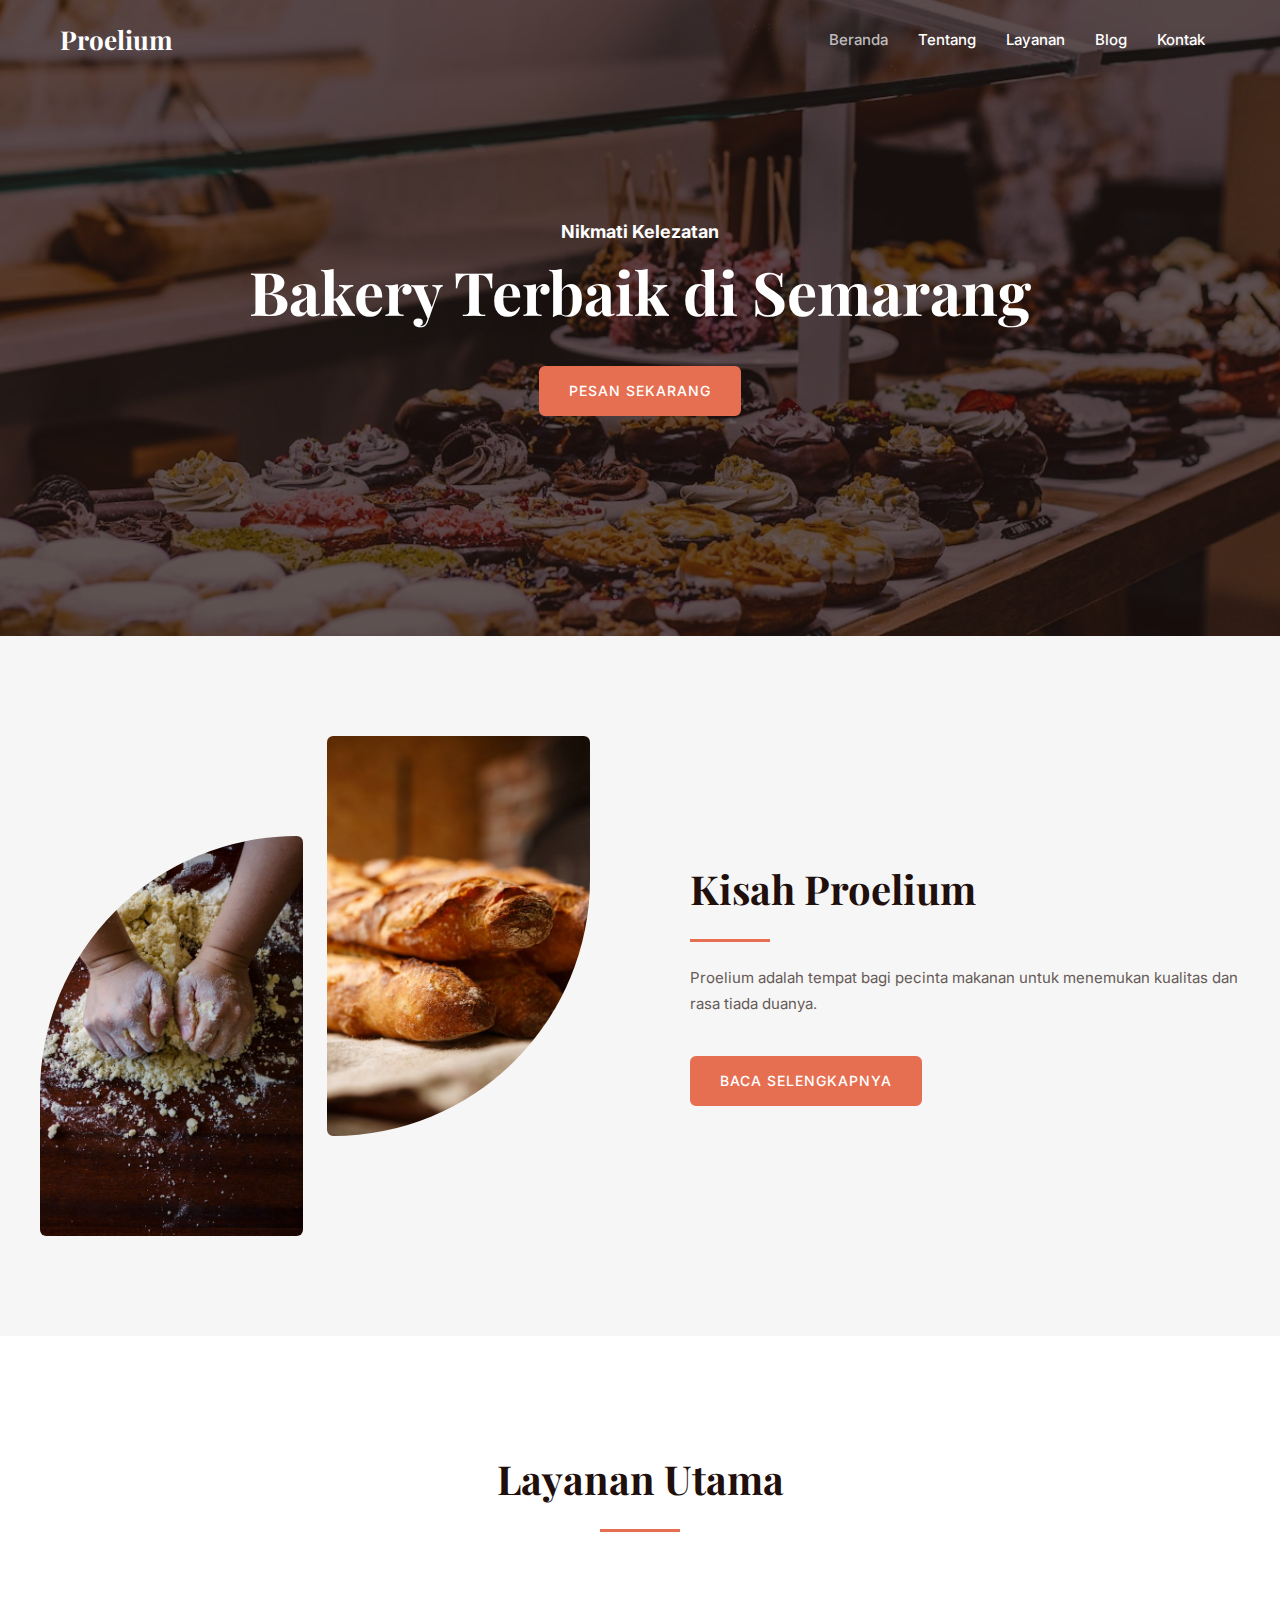
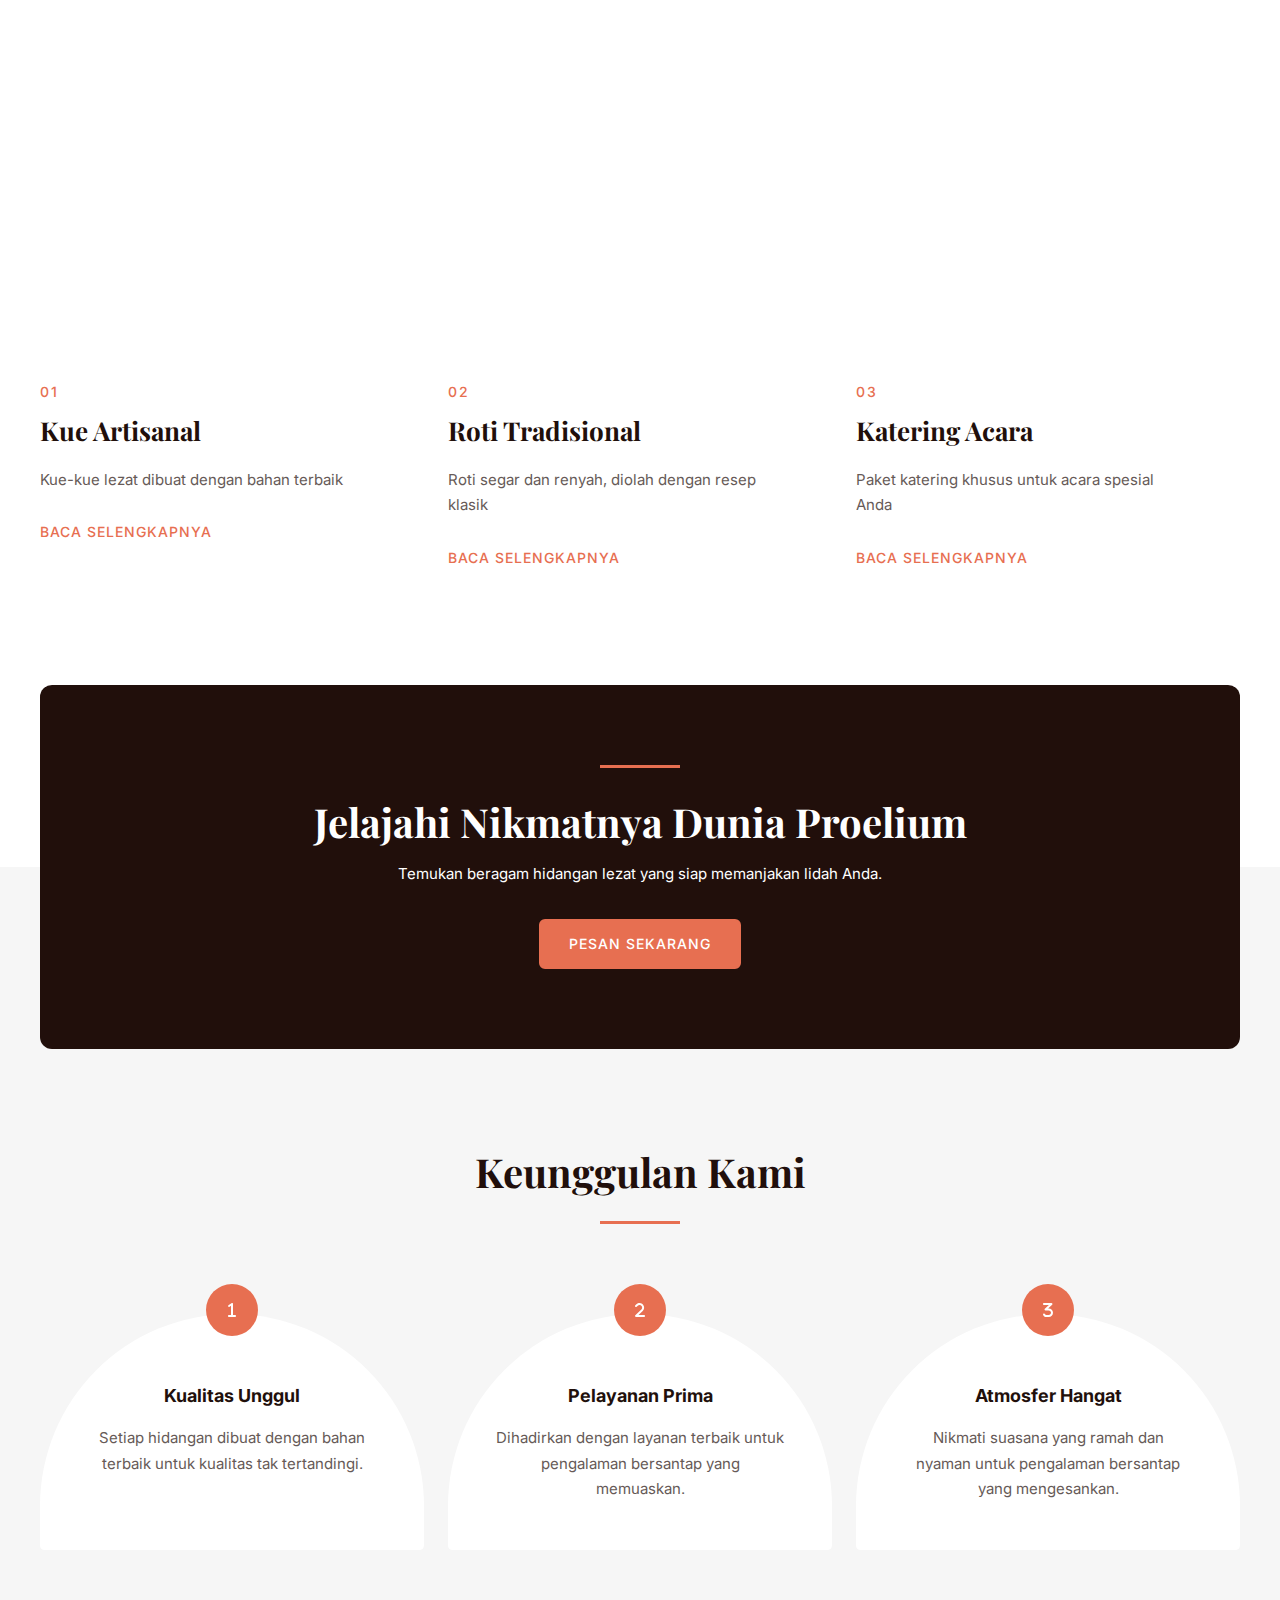
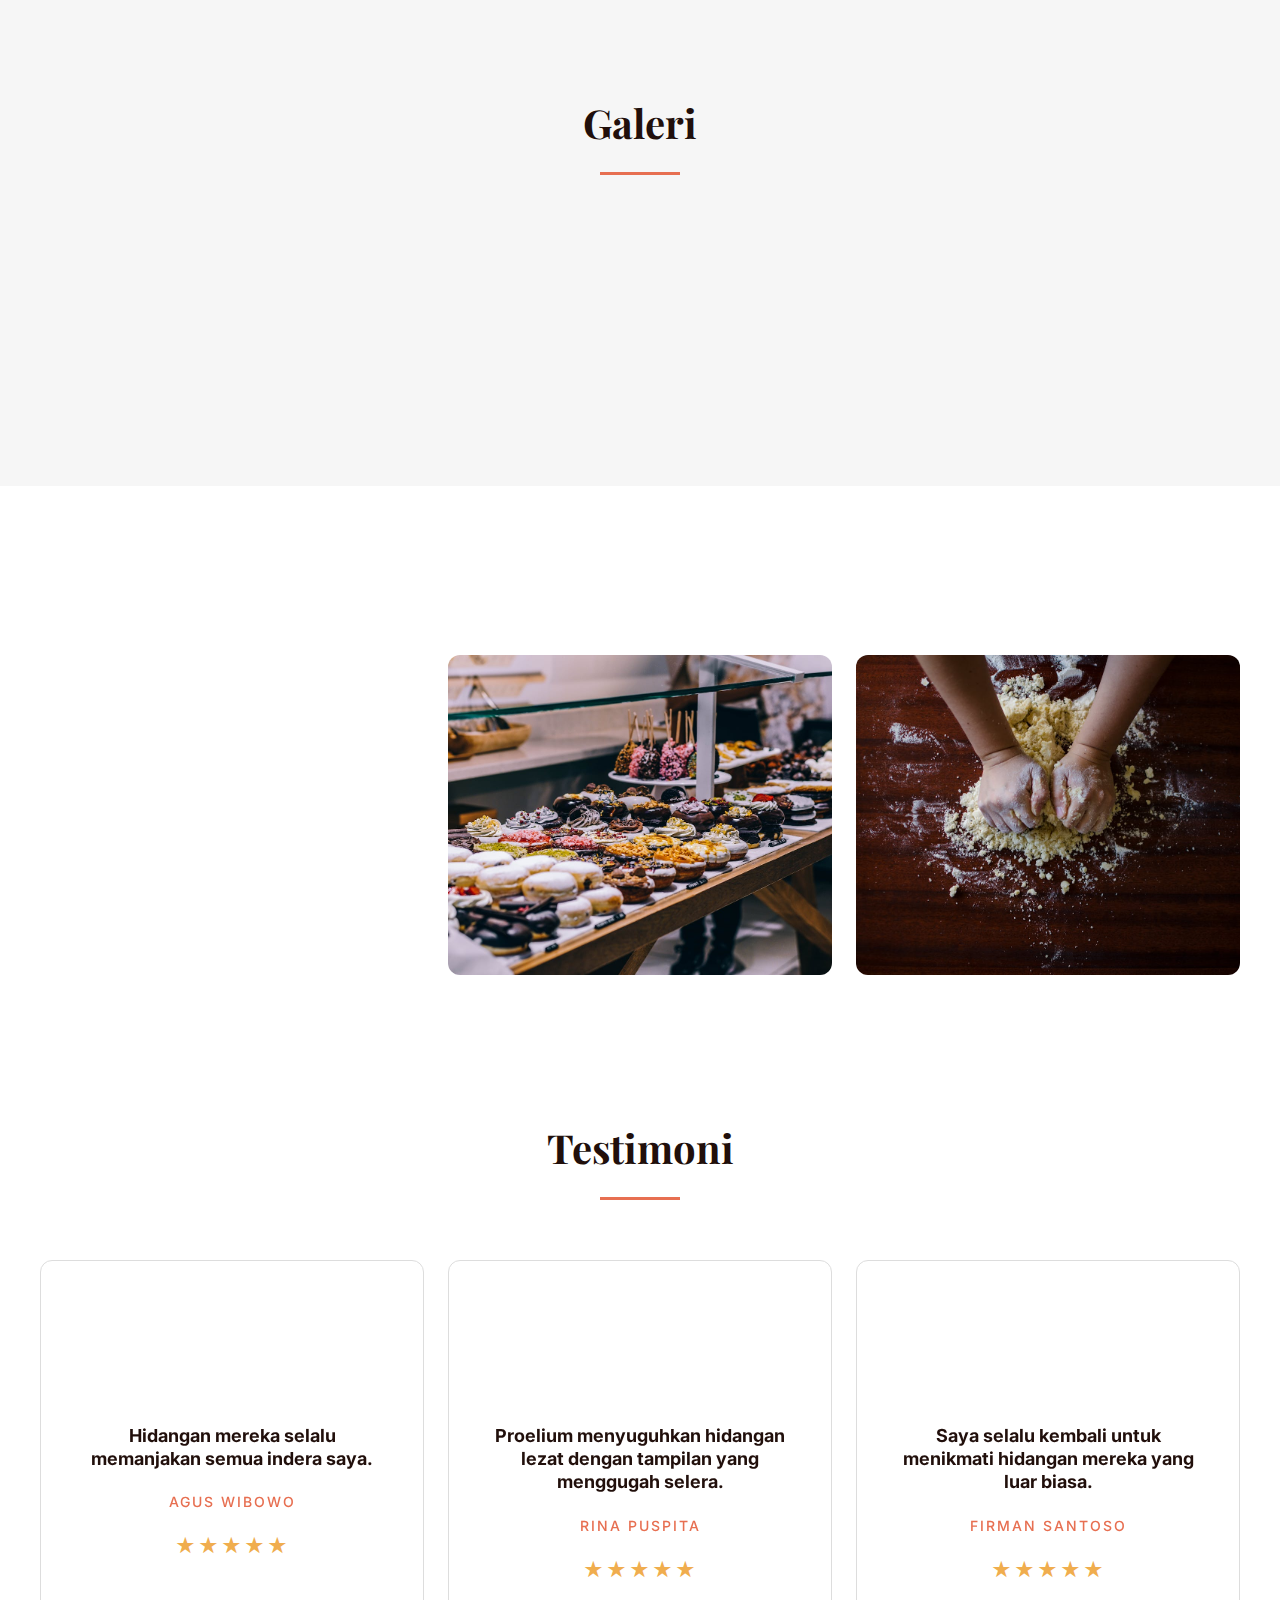
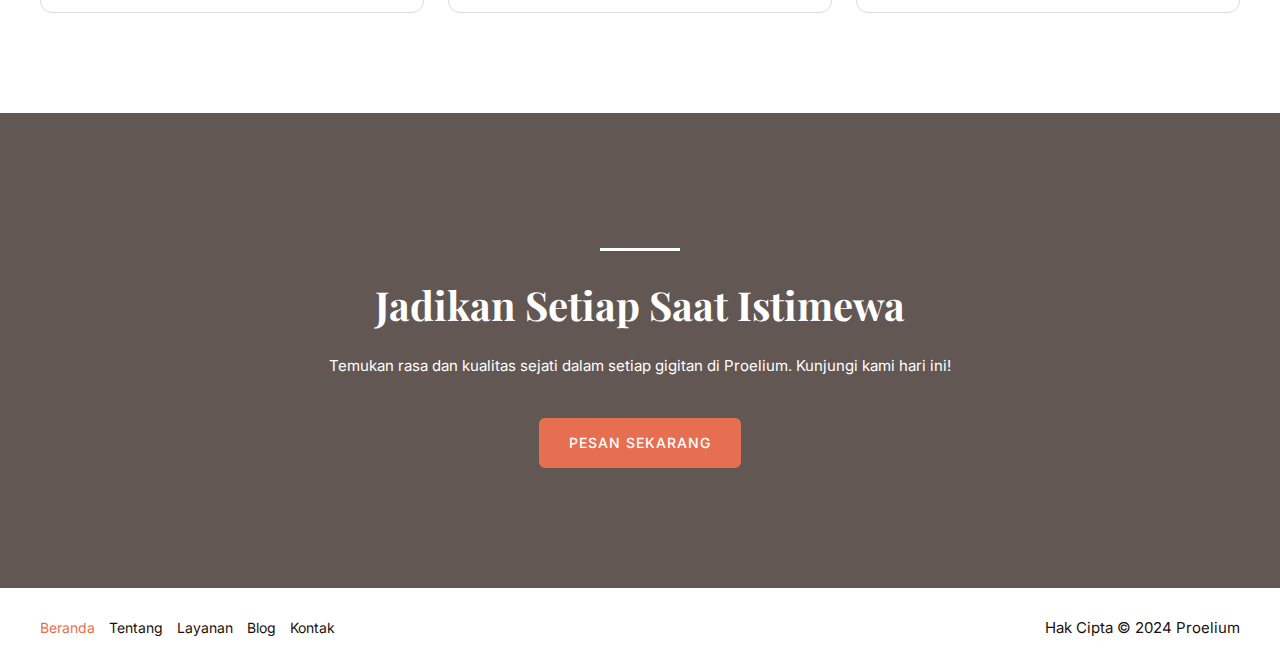
==== commit 6b42d367: "asd" ====
--- a/index.html
+++ b/index.html
@@ -213,7 +213,7 @@
 <div class="wp-block-uagb-info-box uagb-block-d3223aa3 uagb-infobox__content-wrap  uagb-infobox-icon-above-title uagb-infobox-image-valign-top wp-block-uagb-info-box--has-margin"><div class="uagb-infobox-margin-wrapper"><div class="uagb-ifb-content">
 <div class="uagb-ifb-title-wrap">
 <p class="uagb-ifb-title-prefix">Nikmati Kelezatan</p>
-<h1 class="uagb-ifb-title">Bakery &amp; Cafe Terbaik di Semarang</h1>
+<h1 class="uagb-ifb-title">Bakery Terbaik di Semarang</h1>
 </div>
 <div class="uagb-ifb-button-wrapper wp-block-button"><a href="./contact/" class="uagb-infobox-cta-link wp-block-button__link" target="_self" rel="noopener noreferrer" onclick="return true;" alt=""><span class="uagb-inline-editing">Pesan Sekarang</span></a></div>
 </div></div></div>
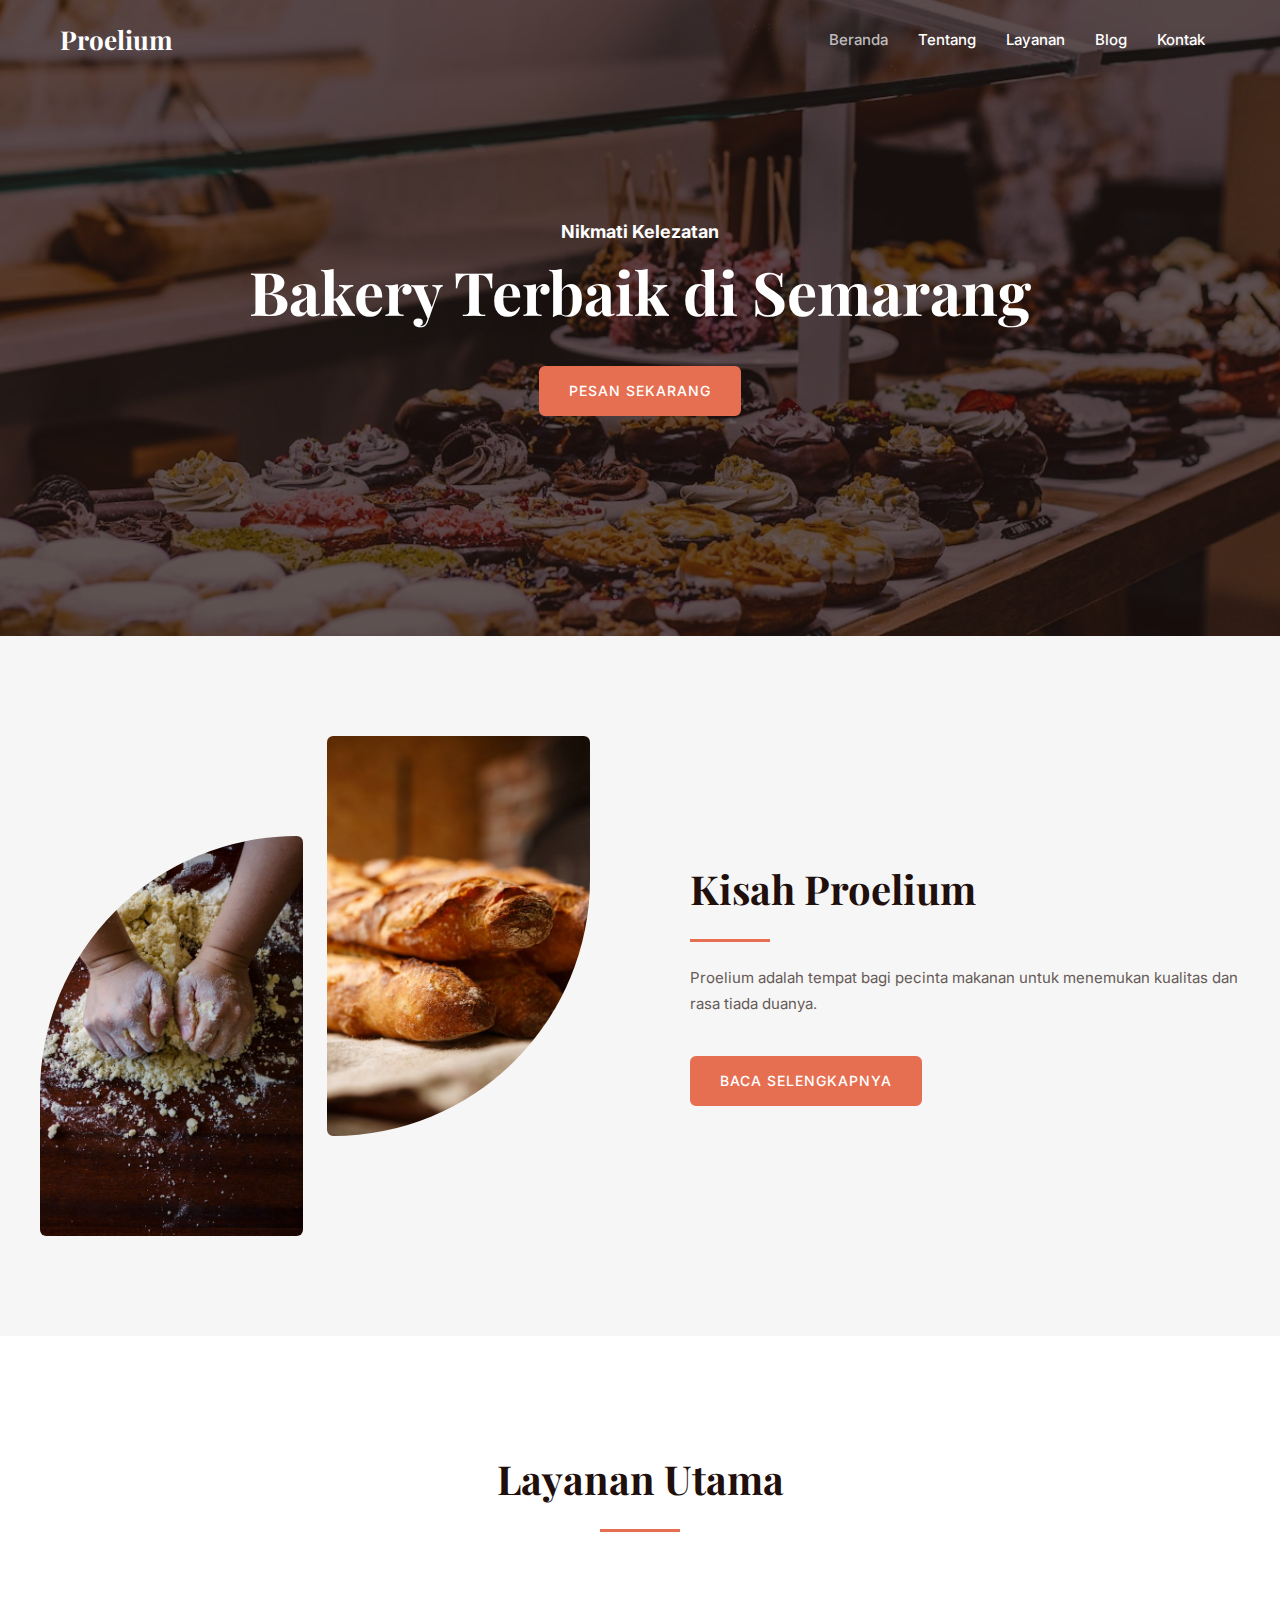
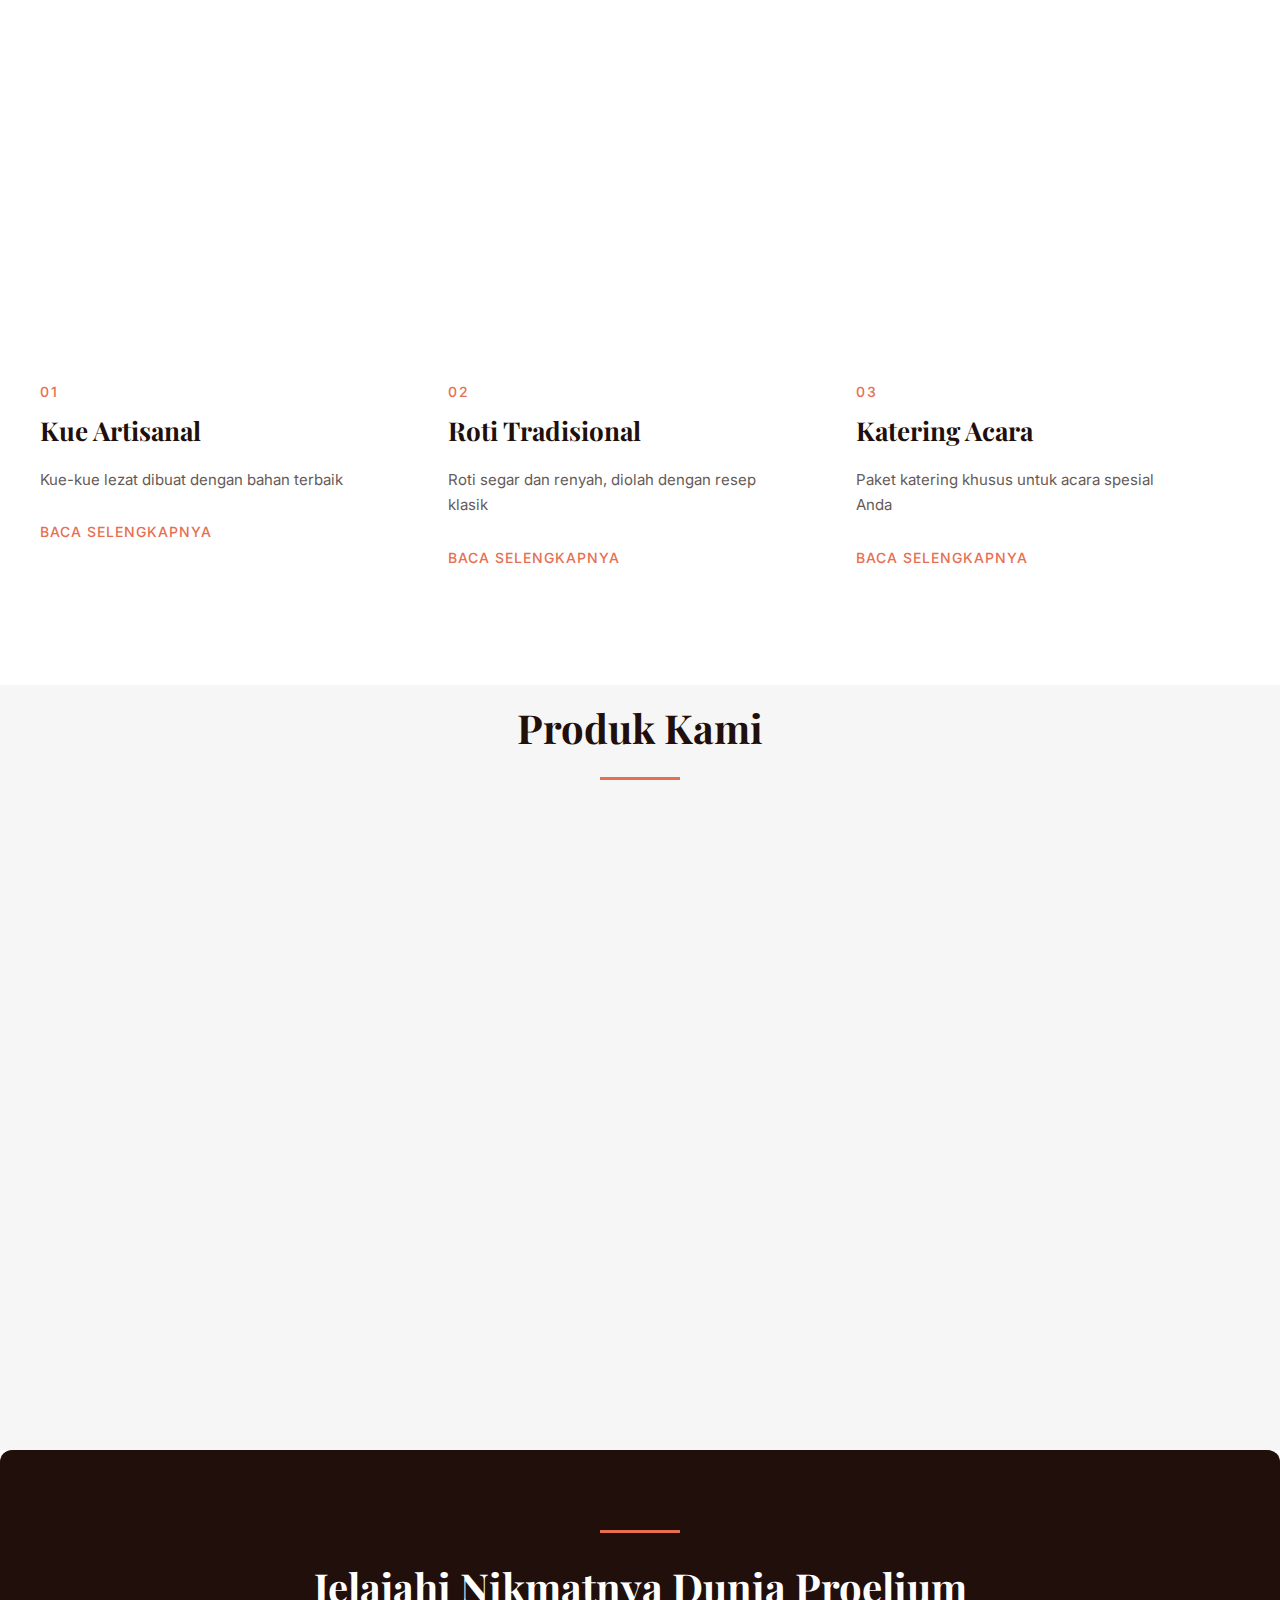
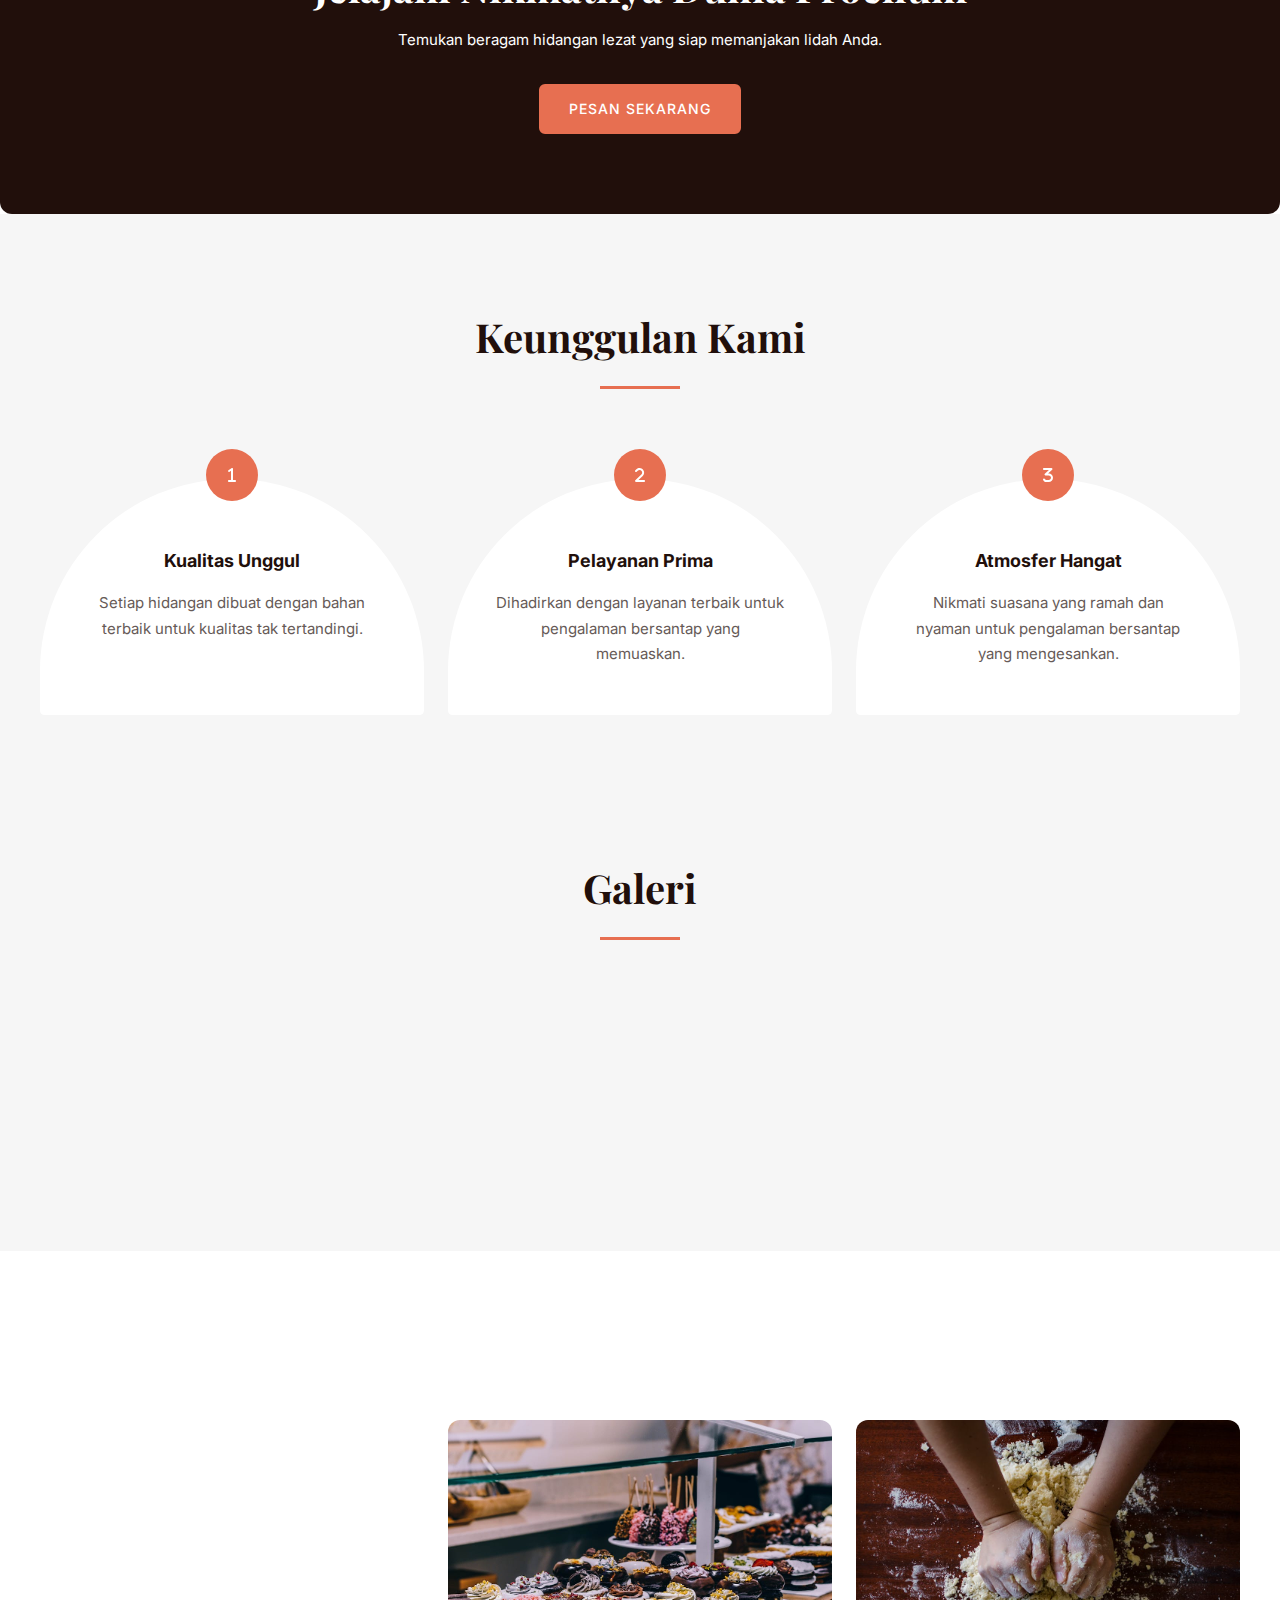
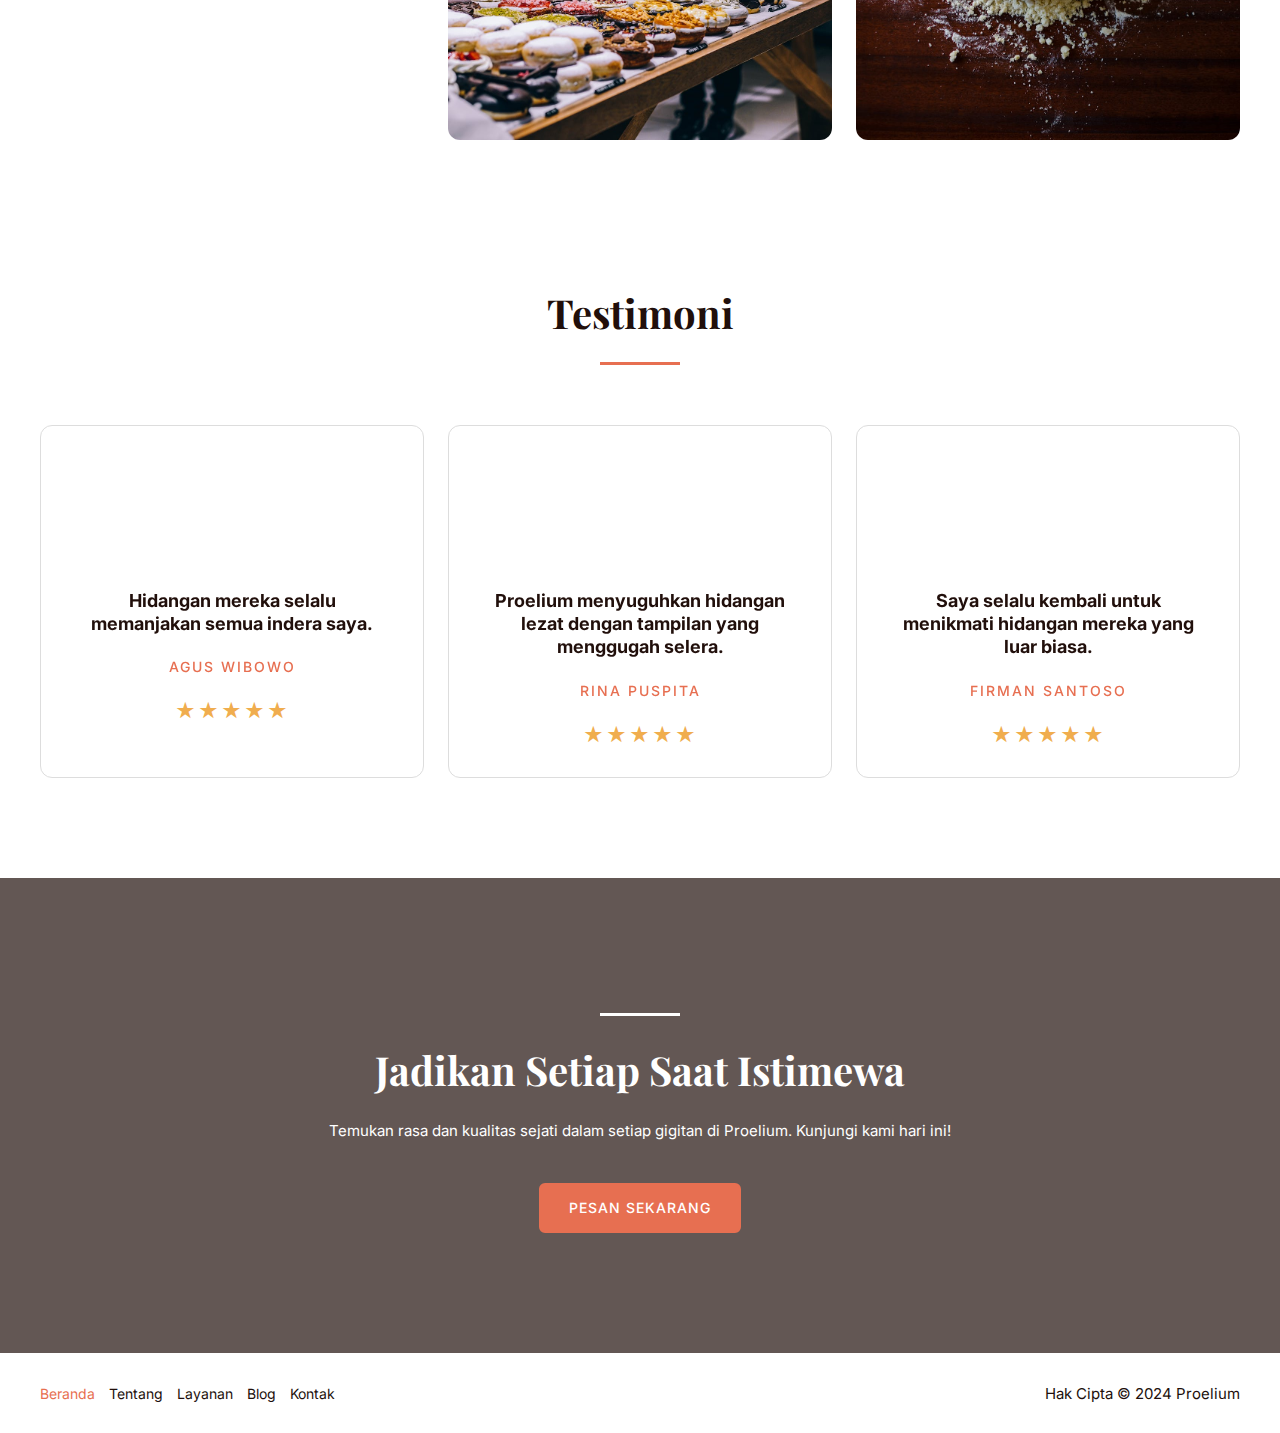
==== commit 1c6f90e5: "init" ====
--- a/index.html
+++ b/index.html
@@ -6,15 +6,15 @@
 	 <link rel="profile" href="https://gmpg.org/xfn/11"> 
 	 <title>Proelium</title>
 <meta name="robots" content="max-image-preview:large">
-<link rel="dns-prefetch" href="https://fonts.googleapis.com">
-<link rel="alternate" type="application/rss+xml" title="Proelium &raquo; Feed" href="./feed/">
-<link rel="alternate" type="application/rss+xml" title="Proelium &raquo; Umpan Komentar" href="./comments/feed/">
+<link rel="dns-prefetch" href="//fonts.googleapis.com">
+<link rel="alternate" type="application/rss+xml" title="Proelium &raquo; Feed" href="/feed/">
+<link rel="alternate" type="application/rss+xml" title="Proelium &raquo; Umpan Komentar" href="/comments/feed/">
 <script>
 window._wpemojiSettings = {"baseUrl":"https:\/\/s.w.org\/images\/core\/emoji\/15.0.3\/72x72\/","ext":".png","svgUrl":"https:\/\/s.w.org\/images\/core\/emoji\/15.0.3\/svg\/","svgExt":".svg","source":{"concatemoji":"\/wp-includes\/js\/wp-emoji-release.min.js?ver=6.5.3"}};
 /*! This file is auto-generated */
 !function(i,n){var o,s,e;function c(e){try{var t={supportTests:e,timestamp:(new Date).valueOf()};sessionStorage.setItem(o,JSON.stringify(t))}catch(e){}}function p(e,t,n){e.clearRect(0,0,e.canvas.width,e.canvas.height),e.fillText(t,0,0);var t=new Uint32Array(e.getImageData(0,0,e.canvas.width,e.canvas.height).data),r=(e.clearRect(0,0,e.canvas.width,e.canvas.height),e.fillText(n,0,0),new Uint32Array(e.getImageData(0,0,e.canvas.width,e.canvas.height).data));return t.every(function(e,t){return e===r[t]})}function u(e,t,n){switch(t){case"flag":return n(e,"🏳️‍⚧️","🏳️​⚧️")?!1:!n(e,"🇺🇳","🇺​🇳")&&!n(e,"🏴󠁧󠁢󠁥󠁮󠁧󠁿","🏴​󠁧​󠁢​󠁥​󠁮​󠁧​󠁿");case"emoji":return!n(e,"🐦‍⬛","🐦​⬛")}return!1}function f(e,t,n){var r="undefined"!=typeof WorkerGlobalScope&&self instanceof WorkerGlobalScope?new OffscreenCanvas(300,150):i.createElement("canvas"),a=r.getContext("2d",{willReadFrequently:!0}),o=(a.textBaseline="top",a.font="600 32px Arial",{});return e.forEach(function(e){o[e]=t(a,e,n)}),o}function t(e){var t=i.createElement("script");t.src=e,t.defer=!0,i.head.appendChild(t)}"undefined"!=typeof Promise&&(o="wpEmojiSettingsSupports",s=["flag","emoji"],n.supports={everything:!0,everythingExceptFlag:!0},e=new Promise(function(e){i.addEventListener("DOMContentLoaded",e,{once:!0})}),new Promise(function(t){var n=function(){try{var e=JSON.parse(sessionStorage.getItem(o));if("object"==typeof e&&"number"==typeof e.timestamp&&(new Date).valueOf()<e.timestamp+604800&&"object"==typeof e.supportTests)return e.supportTests}catch(e){}return null}();if(!n){if("undefined"!=typeof Worker&&"undefined"!=typeof OffscreenCanvas&&"undefined"!=typeof URL&&URL.createObjectURL&&"undefined"!=typeof Blob)try{var e="postMessage("+f.toString()+"("+[JSON.stringify(s),u.toString(),p.toString()].join(",")+"));",r=new Blob([e],{type:"text/javascript"}),a=new Worker(URL.createObjectURL(r),{name:"wpTestEmojiSupports"});return void(a.onmessage=function(e){c(n=e.data),a.terminate(),t(n)})}catch(e){}c(n=f(s,u,p))}t(n)}).then(function(e){for(var t in e)n.supports[t]=e[t],n.supports.everything=n.supports.everything&&n.supports[t],"flag"!==t&&(n.supports.everythingExceptFlag=n.supports.everythingExceptFlag&&n.supports[t]);n.supports.everythingExceptFlag=n.supports.everythingExceptFlag&&!n.supports.flag,n.DOMReady=!1,n.readyCallback=function(){n.DOMReady=!0}}).then(function(){return e}).then(function(){var e;n.supports.everything||(n.readyCallback(),(e=n.source||{}).concatemoji?t(e.concatemoji):e.wpemoji&&e.twemoji&&(t(e.twemoji),t(e.wpemoji)))}))}((window,document),window._wpemojiSettings);
 </script>
-<link rel="stylesheet" id="astra-theme-css-css" href="./wp-content/themes/astra/assets/css/minified/main.min.css?ver=4.6.16" media="all">
+<link rel="stylesheet" id="astra-theme-css-css" href="/wp-content/themes/astra/assets/css/minified/main.min.css?ver=4.6.16" media="all">
 <style id="astra-theme-css-inline-css">:root{--ast-post-nav-space:0;--ast-container-default-xlg-padding:2.5em;--ast-container-default-lg-padding:2.5em;--ast-container-default-slg-padding:2em;--ast-container-default-md-padding:2.5em;--ast-container-default-sm-padding:2.5em;--ast-container-default-xs-padding:2.4em;--ast-container-default-xxs-padding:1.8em;--ast-code-block-background:#ECEFF3;--ast-comment-inputs-background:#F9FAFB;--ast-normal-container-width:1200px;--ast-narrow-container-width:750px;--ast-blog-title-font-weight:600;--ast-blog-meta-weight:600;}html{font-size:93.75%;}a{color:var(--ast-global-color-0);}a:hover,a:focus{color:var(--ast-global-color-1);}body,button,input,select,textarea,.ast-button,.ast-custom-button{font-family:'Inter',sans-serif;font-weight:inherit;font-size:15px;font-size:1rem;line-height:var(--ast-body-line-height,1.7em);}blockquote{color:var(--ast-global-color-3);}h1,.entry-content h1,h2,.entry-content h2,h3,.entry-content h3,h4,.entry-content h4,h5,.entry-content h5,h6,.entry-content h6,.site-title,.site-title a{font-family:'Playfair Display',serif;font-weight:700;}.ast-site-identity .site-title a{color:var(--ast-global-color-2);}.site-title{font-size:26px;font-size:1.7333333333333rem;display:block;}.site-header .site-description{font-size:15px;font-size:1rem;display:none;}.entry-title{font-size:26px;font-size:1.7333333333333rem;}.ast-blog-single-element.ast-taxonomy-container a{font-size:14px;font-size:0.93333333333333rem;}.ast-blog-meta-container{font-size:13px;font-size:0.86666666666667rem;}.archive .ast-article-post .ast-article-inner,.blog .ast-article-post .ast-article-inner,.archive .ast-article-post .ast-article-inner:hover,.blog .ast-article-post .ast-article-inner:hover{overflow:hidden;}h1,.entry-content h1{font-size:60px;font-size:4rem;font-weight:700;font-family:'Playfair Display',serif;line-height:1.15em;}h2,.entry-content h2{font-size:40px;font-size:2.6666666666667rem;font-weight:700;font-family:'Playfair Display',serif;line-height:1.16em;}h3,.entry-content h3{font-size:26px;font-size:1.7333333333333rem;font-weight:700;font-family:'Playfair Display',serif;line-height:1.2em;}h4,.entry-content h4{font-size:24px;font-size:1.6rem;line-height:1.3em;font-weight:700;font-family:'Playfair Display',serif;}h5,.entry-content h5{font-size:18px;font-size:1.2rem;line-height:1.36em;font-weight:700;font-family:'Playfair Display',serif;}h6,.entry-content h6{font-size:14px;font-size:0.93333333333333rem;line-height:1em;font-weight:500;font-family:'Montserrat',sans-serif;letter-spacing:2px;}::selection{background-color:var(--ast-global-color-0);color:#000000;}body,h1,.entry-title a,.entry-content h1,h2,.entry-content h2,h3,.entry-content h3,h4,.entry-content h4,h5,.entry-content h5,h6,.entry-content h6{color:var(--ast-global-color-3);}.tagcloud a:hover,.tagcloud a:focus,.tagcloud a.current-item{color:#000000;border-color:var(--ast-global-color-0);background-color:var(--ast-global-color-0);}input:focus,input[type="text"]:focus,input[type="email"]:focus,input[type="url"]:focus,input[type="password"]:focus,input[type="reset"]:focus,input[type="search"]:focus,textarea:focus{border-color:var(--ast-global-color-0);}input[type="radio"]:checked,input[type=reset],input[type="checkbox"]:checked,input[type="checkbox"]:hover:checked,input[type="checkbox"]:focus:checked,input[type=range]::-webkit-slider-thumb{border-color:var(--ast-global-color-0);background-color:var(--ast-global-color-0);box-shadow:none;}.site-footer a:hover + .post-count,.site-footer a:focus + .post-count{background:var(--ast-global-color-0);border-color:var(--ast-global-color-0);}.single .nav-links .nav-previous,.single .nav-links .nav-next{color:var(--ast-global-color-0);}.entry-meta,.entry-meta *{line-height:1.45;color:var(--ast-global-color-0);font-weight:600;}.entry-meta a:not(.ast-button):hover,.entry-meta a:not(.ast-button):hover *,.entry-meta a:not(.ast-button):focus,.entry-meta a:not(.ast-button):focus *,.page-links > .page-link,.page-links .page-link:hover,.post-navigation a:hover{color:var(--ast-global-color-1);}#cat option,.secondary .calendar_wrap thead a,.secondary .calendar_wrap thead a:visited{color:var(--ast-global-color-0);}.secondary .calendar_wrap #today,.ast-progress-val span{background:var(--ast-global-color-0);}.secondary a:hover + .post-count,.secondary a:focus + .post-count{background:var(--ast-global-color-0);border-color:var(--ast-global-color-0);}.calendar_wrap #today > a{color:#000000;}.page-links .page-link,.single .post-navigation a{color:var(--ast-global-color-3);}.ast-search-menu-icon .search-form button.search-submit{padding:0 4px;}.ast-search-menu-icon form.search-form{padding-right:0;}.ast-search-menu-icon.slide-search input.search-field{width:0;}.ast-header-search .ast-search-menu-icon.ast-dropdown-active .search-form,.ast-header-search .ast-search-menu-icon.ast-dropdown-active .search-field:focus{transition:all 0.2s;}.search-form input.search-field:focus{outline:none;}.ast-search-menu-icon .search-form button.search-submit:focus,.ast-theme-transparent-header .ast-header-search .ast-dropdown-active .ast-icon,.ast-theme-transparent-header .ast-inline-search .search-field:focus .ast-icon{color:var(--ast-global-color-1);}.ast-header-search .slide-search .search-form{border:2px solid var(--ast-global-color-0);}.ast-header-search .slide-search .search-field{background-color:#fff;}.ast-archive-title{color:var(--ast-global-color-2);}.widget-title,.widget .wp-block-heading{font-size:21px;font-size:1.4rem;color:var(--ast-global-color-2);}.ast-single-post .entry-content a,.ast-comment-content a:not(.ast-comment-edit-reply-wrap a){text-decoration:underline;}.ast-single-post .elementor-button-wrapper .elementor-button,.ast-single-post .entry-content .uagb-tab a,.ast-single-post .entry-content .uagb-ifb-cta a,.ast-single-post .entry-content .uabb-module-content a,.ast-single-post .entry-content .uagb-post-grid a,.ast-single-post .entry-content .uagb-timeline a,.ast-single-post .entry-content .uagb-toc__wrap a,.ast-single-post .entry-content .uagb-taxomony-box a,.ast-single-post .entry-content .woocommerce a,.entry-content .wp-block-latest-posts > li > a,.ast-single-post .entry-content .wp-block-file__button,li.ast-post-filter-single,.ast-single-post .ast-comment-content .comment-reply-link,.ast-single-post .ast-comment-content .comment-edit-link{text-decoration:none;}.ast-search-menu-icon.slide-search a:focus-visible:focus-visible,.astra-search-icon:focus-visible,#close:focus-visible,a:focus-visible,.ast-menu-toggle:focus-visible,.site .skip-link:focus-visible,.wp-block-loginout input:focus-visible,.wp-block-search.wp-block-search__button-inside .wp-block-search__inside-wrapper,.ast-header-navigation-arrow:focus-visible,.woocommerce .wc-proceed-to-checkout > .checkout-button:focus-visible,.woocommerce .woocommerce-MyAccount-navigation ul li a:focus-visible,.ast-orders-table__row .ast-orders-table__cell:focus-visible,.woocommerce .woocommerce-order-details .order-again > .button:focus-visible,.woocommerce .woocommerce-message a.button.wc-forward:focus-visible,.woocommerce #minus_qty:focus-visible,.woocommerce #plus_qty:focus-visible,a#ast-apply-coupon:focus-visible,.woocommerce .woocommerce-info a:focus-visible,.woocommerce .astra-shop-summary-wrap a:focus-visible,.woocommerce a.wc-forward:focus-visible,#ast-apply-coupon:focus-visible,.woocommerce-js .woocommerce-mini-cart-item a.remove:focus-visible,#close:focus-visible,.button.search-submit:focus-visible,#search_submit:focus,.normal-search:focus-visible,.ast-header-account-wrap:focus-visible{outline-style:dotted;outline-color:inherit;outline-width:thin;}input:focus,input[type="text"]:focus,input[type="email"]:focus,input[type="url"]:focus,input[type="password"]:focus,input[type="reset"]:focus,input[type="search"]:focus,input[type="number"]:focus,textarea:focus,.wp-block-search__input:focus,[data-section="section-header-mobile-trigger"] .ast-button-wrap .ast-mobile-menu-trigger-minimal:focus,.ast-mobile-popup-drawer.active .menu-toggle-close:focus,.woocommerce-ordering select.orderby:focus,#ast-scroll-top:focus,#coupon_code:focus,.woocommerce-page #comment:focus,.woocommerce #reviews #respond input#submit:focus,.woocommerce a.add_to_cart_button:focus,.woocommerce .button.single_add_to_cart_button:focus,.woocommerce .woocommerce-cart-form button:focus,.woocommerce .woocommerce-cart-form__cart-item .quantity .qty:focus,.woocommerce .woocommerce-billing-fields .woocommerce-billing-fields__field-wrapper .woocommerce-input-wrapper > .input-text:focus,.woocommerce #order_comments:focus,.woocommerce #place_order:focus,.woocommerce .woocommerce-address-fields .woocommerce-address-fields__field-wrapper .woocommerce-input-wrapper > .input-text:focus,.woocommerce .woocommerce-MyAccount-content form button:focus,.woocommerce .woocommerce-MyAccount-content .woocommerce-EditAccountForm .woocommerce-form-row .woocommerce-Input.input-text:focus,.woocommerce .ast-woocommerce-container .woocommerce-pagination ul.page-numbers li a:focus,body #content .woocommerce form .form-row .select2-container--default .select2-selection--single:focus,#ast-coupon-code:focus,.woocommerce.woocommerce-js .quantity input[type=number]:focus,.woocommerce-js .woocommerce-mini-cart-item .quantity input[type=number]:focus,.woocommerce p#ast-coupon-trigger:focus{border-style:dotted;border-color:inherit;border-width:thin;}input{outline:none;}.ast-logo-title-inline .site-logo-img{padding-right:1em;}body .ast-oembed-container *{position:absolute;top:0;width:100%;height:100%;left:0;}body .wp-block-embed-pocket-casts .ast-oembed-container *{position:unset;}.ast-single-post-featured-section + article {margin-top: 2em;}.site-content .ast-single-post-featured-section img {width: 100%;overflow: hidden;object-fit: cover;}.ast-separate-container .site-content .ast-single-post-featured-section + article {margin-top: -80px;z-index: 9;position: relative;border-radius: 4px;}@media (min-width: 922px) {.ast-no-sidebar .site-content .ast-article-image-container--wide {margin-left: -120px;margin-right: -120px;max-width: unset;width: unset;}.ast-left-sidebar .site-content .ast-article-image-container--wide,.ast-right-sidebar .site-content .ast-article-image-container--wide {margin-left: -10px;margin-right: -10px;}.site-content .ast-article-image-container--full {margin-left: calc( -50vw + 50%);margin-right: calc( -50vw + 50%);max-width: 100vw;width: 100vw;}.ast-left-sidebar .site-content .ast-article-image-container--full,.ast-right-sidebar .site-content .ast-article-image-container--full {margin-left: -10px;margin-right: -10px;max-width: inherit;width: auto;}}.site > .ast-single-related-posts-container {margin-top: 0;}@media (min-width: 922px) {.ast-desktop .ast-container--narrow {max-width: var(--ast-narrow-container-width);margin: 0 auto;}}input[type="text"],input[type="number"],input[type="email"],input[type="url"],input[type="password"],input[type="search"],input[type=reset],input[type=tel],input[type=date],select,textarea{font-size:16px;font-style:normal;font-weight:400;line-height:24px;width:100%;padding:12px 16px;border-radius:4px;box-shadow:0px 1px 2px 0px rgba(0,0,0,0.05);color:var(--ast-form-input-text,#475569);}input[type="text"],input[type="number"],input[type="email"],input[type="url"],input[type="password"],input[type="search"],input[type=reset],input[type=tel],input[type=date],select{height:40px;}input[type="date"]{border-width:1px;border-style:solid;border-color:var(--ast-border-color);}input[type="text"]:focus,input[type="number"]:focus,input[type="email"]:focus,input[type="url"]:focus,input[type="password"]:focus,input[type="search"]:focus,input[type=reset]:focus,input[type="tel"]:focus,input[type="date"]:focus,select:focus,textarea:focus{border-color:#046BD2;box-shadow:none;outline:none;color:var(--ast-form-input-focus-text,#475569);}label,legend{color:#111827;font-size:14px;font-style:normal;font-weight:500;line-height:20px;}select{padding:6px 10px;}fieldset{padding:30px;border-radius:4px;}button,.ast-button,.button,input[type="button"],input[type="reset"],input[type="submit"]{border-radius:4px;box-shadow:0px 1px 2px 0px rgba(0,0,0,0.05);}:root{--ast-comment-inputs-background:#FFF;}::placeholder{color:var(--ast-form-field-color,#9CA3AF);}::-ms-input-placeholder{color:var(--ast-form-field-color,#9CA3AF);}@media (max-width:921.9px){#ast-desktop-header{display:none;}}@media (min-width:922px){#ast-mobile-header{display:none;}}.wp-block-buttons.aligncenter{justify-content:center;}@media (max-width:921px){.ast-theme-transparent-header #primary,.ast-theme-transparent-header #secondary{padding:0;}}@media (max-width:921px){.ast-plain-container.ast-no-sidebar #primary{padding:0;}}.ast-plain-container.ast-no-sidebar #primary{margin-top:0;margin-bottom:0;}@media (max-width:921px){.ast-separate-container #primary,.ast-narrow-container #primary{padding-top:0px;}}@media (max-width:544px){.ast-separate-container #primary,.ast-narrow-container #primary{padding-top:0px;}}@media (max-width:921px){.ast-separate-container #primary,.ast-narrow-container #primary{padding-bottom:0px;}}@media (max-width:544px){.ast-separate-container #primary,.ast-narrow-container #primary{padding-bottom:0px;}}.wp-block-button.is-style-outline .wp-block-button__link{border-color:var(--ast-global-color-0);border-top-width:2px;border-right-width:2px;border-bottom-width:2px;border-left-width:2px;}div.wp-block-button.is-style-outline > .wp-block-button__link:not(.has-text-color),div.wp-block-button.wp-block-button__link.is-style-outline:not(.has-text-color){color:var(--ast-global-color-0);}.wp-block-button.is-style-outline .wp-block-button__link:hover,.wp-block-buttons .wp-block-button.is-style-outline .wp-block-button__link:focus,.wp-block-buttons .wp-block-button.is-style-outline > .wp-block-button__link:not(.has-text-color):hover,.wp-block-buttons .wp-block-button.wp-block-button__link.is-style-outline:not(.has-text-color):hover{color:#ffffff;background-color:var(--ast-global-color-1);border-color:var(--ast-global-color-1);}.post-page-numbers.current .page-link,.ast-pagination .page-numbers.current{color:#000000;border-color:var(--ast-global-color-0);background-color:var(--ast-global-color-0);}.wp-block-button.is-style-outline .wp-block-button__link{border-top-width:2px;border-right-width:2px;border-bottom-width:2px;border-left-width:2px;}.wp-block-buttons .wp-block-button.is-style-outline .wp-block-button__link.wp-element-button,.ast-outline-button,.wp-block-uagb-buttons-child .uagb-buttons-repeater.ast-outline-button{border-color:var(--ast-global-color-0);border-top-width:2px;border-right-width:2px;border-bottom-width:2px;border-left-width:2px;font-family:'Montserrat',sans-serif;font-weight:500;font-size:14px;font-size:0.93333333333333rem;line-height:1em;text-transform:uppercase;letter-spacing:2px;padding-top:16px;padding-right:28px;padding-bottom:16px;padding-left:28px;border-top-left-radius:6px;border-top-right-radius:6px;border-bottom-right-radius:6px;border-bottom-left-radius:6px;}.wp-block-buttons .wp-block-button.is-style-outline > .wp-block-button__link:not(.has-text-color),.wp-block-buttons .wp-block-button.wp-block-button__link.is-style-outline:not(.has-text-color),.ast-outline-button{color:var(--ast-global-color-0);}.wp-block-button.is-style-outline .wp-block-button__link:hover,.wp-block-buttons .wp-block-button.is-style-outline .wp-block-button__link:focus,.wp-block-buttons .wp-block-button.is-style-outline > .wp-block-button__link:not(.has-text-color):hover,.wp-block-buttons .wp-block-button.wp-block-button__link.is-style-outline:not(.has-text-color):hover,.ast-outline-button:hover,.ast-outline-button:focus,.wp-block-uagb-buttons-child .uagb-buttons-repeater.ast-outline-button:hover,.wp-block-uagb-buttons-child .uagb-buttons-repeater.ast-outline-button:focus{color:#ffffff;background-color:var(--ast-global-color-1);border-color:var(--ast-global-color-1);}.ast-single-post .entry-content a.ast-outline-button,.ast-single-post .entry-content .is-style-outline>.wp-block-button__link{text-decoration:none;}.uagb-buttons-repeater.ast-outline-button{border-radius:9999px;}@media (max-width:921px){.wp-block-buttons .wp-block-button.is-style-outline .wp-block-button__link.wp-element-button,.ast-outline-button,.wp-block-uagb-buttons-child .uagb-buttons-repeater.ast-outline-button{font-size:14px;font-size:0.93333333333333rem;padding-top:14px;padding-right:24px;padding-bottom:14px;padding-left:24px;border-top-left-radius:6px;border-top-right-radius:6px;border-bottom-right-radius:6px;border-bottom-left-radius:6px;}}@media (max-width:544px){.wp-block-buttons .wp-block-button.is-style-outline .wp-block-button__link.wp-element-button,.ast-outline-button,.wp-block-uagb-buttons-child .uagb-buttons-repeater.ast-outline-button{font-size:14px;font-size:0.93333333333333rem;padding-top:14px;padding-right:22px;padding-bottom:14px;padding-left:22px;border-top-left-radius:6px;border-top-right-radius:6px;border-bottom-right-radius:6px;border-bottom-left-radius:6px;}}.entry-content[ast-blocks-layout] > figure{margin-bottom:1em;}h1.widget-title{font-weight:700;}h2.widget-title{font-weight:700;}h3.widget-title{font-weight:700;}#page{display:flex;flex-direction:column;min-height:100vh;}.ast-404-layout-1 h1.page-title{color:var(--ast-global-color-2);}.single .post-navigation a{line-height:1em;height:inherit;}.error-404 .page-sub-title{font-size:1.5rem;font-weight:inherit;}.search .site-content .content-area .search-form{margin-bottom:0;}#page .site-content{flex-grow:1;}.widget{margin-bottom:1.25em;}#secondary li{line-height:1.5em;}#secondary .wp-block-group h2{margin-bottom:0.7em;}#secondary h2{font-size:1.7rem;}.ast-separate-container .ast-article-post,.ast-separate-container .ast-article-single,.ast-separate-container .comment-respond{padding:3em;}.ast-separate-container .ast-article-single .ast-article-single{padding:0;}.ast-article-single .wp-block-post-template-is-layout-grid{padding-left:0;}.ast-separate-container .comments-title,.ast-narrow-container .comments-title{padding:1.5em 2em;}.ast-page-builder-template .comment-form-textarea,.ast-comment-formwrap .ast-grid-common-col{padding:0;}.ast-comment-formwrap{padding:0;display:inline-flex;column-gap:20px;width:100%;margin-left:0;margin-right:0;}.comments-area textarea#comment:focus,.comments-area textarea#comment:active,.comments-area .ast-comment-formwrap input[type="text"]:focus,.comments-area .ast-comment-formwrap input[type="text"]:active {box-shadow:none;outline:none;}.archive.ast-page-builder-template .entry-header{margin-top:2em;}.ast-page-builder-template .ast-comment-formwrap{width:100%;}.entry-title{margin-bottom:0.6em;}.ast-archive-description p{font-size:inherit;font-weight:inherit;line-height:inherit;}.ast-separate-container .ast-comment-list li.depth-1,.hentry{margin-bottom:1.5em;}.site-content section.ast-archive-description{margin-bottom:2em;}@media (min-width:921px){.ast-left-sidebar.ast-page-builder-template #secondary,.archive.ast-right-sidebar.ast-page-builder-template .site-main{padding-left:20px;padding-right:20px;}}@media (max-width:544px){.ast-comment-formwrap.ast-row{column-gap:10px;display:inline-block;}#ast-commentform .ast-grid-common-col{position:relative;width:100%;}}@media (min-width:1201px){.ast-separate-container .ast-article-post,.ast-separate-container .ast-article-single,.ast-separate-container .ast-author-box,.ast-separate-container .ast-404-layout-1,.ast-separate-container .no-results{padding:3em;}}@media (max-width:921px){.ast-separate-container #primary,.ast-separate-container #secondary{padding:1.5em 0;}#primary,#secondary{padding:1.5em 0;margin:0;}.ast-left-sidebar #content > .ast-container{display:flex;flex-direction:column-reverse;width:100%;}}@media (min-width:922px){.ast-separate-container.ast-right-sidebar #primary,.ast-separate-container.ast-left-sidebar #primary{border:0;}.search-no-results.ast-separate-container #primary{margin-bottom:4em;}}.wp-block-button .wp-block-button__link{color:#ffffff;}.wp-block-button .wp-block-button__link:hover,.wp-block-button .wp-block-button__link:focus{color:#ffffff;background-color:var(--ast-global-color-1);border-color:var(--ast-global-color-1);}.elementor-widget-heading h1.elementor-heading-title{line-height:1.15em;}.elementor-widget-heading h2.elementor-heading-title{line-height:1.16em;}.elementor-widget-heading h3.elementor-heading-title{line-height:1.2em;}.elementor-widget-heading h4.elementor-heading-title{line-height:1.3em;}.elementor-widget-heading h5.elementor-heading-title{line-height:1.36em;}.elementor-widget-heading h6.elementor-heading-title{line-height:1em;}.wp-block-button .wp-block-button__link,.wp-block-search .wp-block-search__button,body .wp-block-file .wp-block-file__button{border-style:solid;border-top-width:2px;border-right-width:2px;border-left-width:2px;border-bottom-width:2px;border-color:var(--ast-global-color-0);background-color:var(--ast-global-color-0);color:#ffffff;font-family:'Inter',sans-serif;font-weight:500;line-height:1em;text-transform:uppercase;letter-spacing:1px;font-size:14px;font-size:0.93333333333333rem;border-top-left-radius:6px;border-top-right-radius:6px;border-bottom-right-radius:6px;border-bottom-left-radius:6px;padding-top:16px;padding-right:28px;padding-bottom:16px;padding-left:28px;}.ast-single-post .entry-content .wp-block-button .wp-block-button__link,.ast-single-post .entry-content .wp-block-search .wp-block-search__button,body .entry-content .wp-block-file .wp-block-file__button{text-decoration:none;}@media (max-width:921px){.wp-block-button .wp-block-button__link,.wp-block-search .wp-block-search__button,body .wp-block-file .wp-block-file__button{font-size:14px;font-size:0.93333333333333rem;padding-top:14px;padding-right:24px;padding-bottom:14px;padding-left:24px;border-top-left-radius:6px;border-top-right-radius:6px;border-bottom-right-radius:6px;border-bottom-left-radius:6px;}}@media (max-width:544px){.wp-block-button .wp-block-button__link,.wp-block-search .wp-block-search__button,body .wp-block-file .wp-block-file__button{font-size:14px;font-size:0.93333333333333rem;padding-top:14px;padding-right:22px;padding-bottom:14px;padding-left:22px;border-top-left-radius:6px;border-top-right-radius:6px;border-bottom-right-radius:6px;border-bottom-left-radius:6px;}}.menu-toggle,button,.ast-button,.ast-custom-button,.button,input#submit,input[type="button"],input[type="submit"],input[type="reset"],#comments .submit,.search .search-submit,form[CLASS*="wp-block-search__"].wp-block-search .wp-block-search__inside-wrapper .wp-block-search__button,body .wp-block-file .wp-block-file__button,.search .search-submit,.woocommerce-js a.button,.woocommerce button.button,.woocommerce .woocommerce-message a.button,.woocommerce #respond input#submit.alt,.woocommerce input.button.alt,.woocommerce input.button,.woocommerce input.button:disabled,.woocommerce input.button:disabled[disabled],.woocommerce input.button:disabled:hover,.woocommerce input.button:disabled[disabled]:hover,.woocommerce #respond input#submit,.woocommerce button.button.alt.disabled,.wc-block-grid__products .wc-block-grid__product .wp-block-button__link,.wc-block-grid__product-onsale,[CLASS*="wc-block"] button,.woocommerce-js .astra-cart-drawer .astra-cart-drawer-content .woocommerce-mini-cart__buttons .button:not(.checkout):not(.ast-continue-shopping),.woocommerce-js .astra-cart-drawer .astra-cart-drawer-content .woocommerce-mini-cart__buttons a.checkout,.woocommerce button.button.alt.disabled.wc-variation-selection-needed,[CLASS*="wc-block"] .wc-block-components-button{border-style:solid;border-top-width:2px;border-right-width:2px;border-left-width:2px;border-bottom-width:2px;color:#ffffff;border-color:var(--ast-global-color-0);background-color:var(--ast-global-color-0);padding-top:16px;padding-right:28px;padding-bottom:16px;padding-left:28px;font-family:'Inter',sans-serif;font-weight:500;font-size:14px;font-size:0.93333333333333rem;line-height:1em;text-transform:uppercase;letter-spacing:1px;border-top-left-radius:6px;border-top-right-radius:6px;border-bottom-right-radius:6px;border-bottom-left-radius:6px;}button:focus,.menu-toggle:hover,button:hover,.ast-button:hover,.ast-custom-button:hover .button:hover,.ast-custom-button:hover ,input[type=reset]:hover,input[type=reset]:focus,input#submit:hover,input#submit:focus,input[type="button"]:hover,input[type="button"]:focus,input[type="submit"]:hover,input[type="submit"]:focus,form[CLASS*="wp-block-search__"].wp-block-search .wp-block-search__inside-wrapper .wp-block-search__button:hover,form[CLASS*="wp-block-search__"].wp-block-search .wp-block-search__inside-wrapper .wp-block-search__button:focus,body .wp-block-file .wp-block-file__button:hover,body .wp-block-file .wp-block-file__button:focus,.woocommerce-js a.button:hover,.woocommerce button.button:hover,.woocommerce .woocommerce-message a.button:hover,.woocommerce #respond input#submit:hover,.woocommerce #respond input#submit.alt:hover,.woocommerce input.button.alt:hover,.woocommerce input.button:hover,.woocommerce button.button.alt.disabled:hover,.wc-block-grid__products .wc-block-grid__product .wp-block-button__link:hover,[CLASS*="wc-block"] button:hover,.woocommerce-js .astra-cart-drawer .astra-cart-drawer-content .woocommerce-mini-cart__buttons .button:not(.checkout):not(.ast-continue-shopping):hover,.woocommerce-js .astra-cart-drawer .astra-cart-drawer-content .woocommerce-mini-cart__buttons a.checkout:hover,.woocommerce button.button.alt.disabled.wc-variation-selection-needed:hover,[CLASS*="wc-block"] .wc-block-components-button:hover,[CLASS*="wc-block"] .wc-block-components-button:focus{color:#ffffff;background-color:var(--ast-global-color-1);border-color:var(--ast-global-color-1);}form[CLASS*="wp-block-search__"].wp-block-search .wp-block-search__inside-wrapper .wp-block-search__button.has-icon{padding-top:calc(16px - 3px);padding-right:calc(28px - 3px);padding-bottom:calc(16px - 3px);padding-left:calc(28px - 3px);}@media (max-width:921px){.menu-toggle,button,.ast-button,.ast-custom-button,.button,input#submit,input[type="button"],input[type="submit"],input[type="reset"],#comments .submit,.search .search-submit,form[CLASS*="wp-block-search__"].wp-block-search .wp-block-search__inside-wrapper .wp-block-search__button,body .wp-block-file .wp-block-file__button,.search .search-submit,.woocommerce-js a.button,.woocommerce button.button,.woocommerce .woocommerce-message a.button,.woocommerce #respond input#submit.alt,.woocommerce input.button.alt,.woocommerce input.button,.woocommerce input.button:disabled,.woocommerce input.button:disabled[disabled],.woocommerce input.button:disabled:hover,.woocommerce input.button:disabled[disabled]:hover,.woocommerce #respond input#submit,.woocommerce button.button.alt.disabled,.wc-block-grid__products .wc-block-grid__product .wp-block-button__link,.wc-block-grid__product-onsale,[CLASS*="wc-block"] button,.woocommerce-js .astra-cart-drawer .astra-cart-drawer-content .woocommerce-mini-cart__buttons .button:not(.checkout):not(.ast-continue-shopping),.woocommerce-js .astra-cart-drawer .astra-cart-drawer-content .woocommerce-mini-cart__buttons a.checkout,.woocommerce button.button.alt.disabled.wc-variation-selection-needed,[CLASS*="wc-block"] .wc-block-components-button{padding-top:14px;padding-right:24px;padding-bottom:14px;padding-left:24px;font-size:14px;font-size:0.93333333333333rem;border-top-left-radius:6px;border-top-right-radius:6px;border-bottom-right-radius:6px;border-bottom-left-radius:6px;}}@media (max-width:544px){.menu-toggle,button,.ast-button,.ast-custom-button,.button,input#submit,input[type="button"],input[type="submit"],input[type="reset"],#comments .submit,.search .search-submit,form[CLASS*="wp-block-search__"].wp-block-search .wp-block-search__inside-wrapper .wp-block-search__button,body .wp-block-file .wp-block-file__button,.search .search-submit,.woocommerce-js a.button,.woocommerce button.button,.woocommerce .woocommerce-message a.button,.woocommerce #respond input#submit.alt,.woocommerce input.button.alt,.woocommerce input.button,.woocommerce input.button:disabled,.woocommerce input.button:disabled[disabled],.woocommerce input.button:disabled:hover,.woocommerce input.button:disabled[disabled]:hover,.woocommerce #respond input#submit,.woocommerce button.button.alt.disabled,.wc-block-grid__products .wc-block-grid__product .wp-block-button__link,.wc-block-grid__product-onsale,[CLASS*="wc-block"] button,.woocommerce-js .astra-cart-drawer .astra-cart-drawer-content .woocommerce-mini-cart__buttons .button:not(.checkout):not(.ast-continue-shopping),.woocommerce-js .astra-cart-drawer .astra-cart-drawer-content .woocommerce-mini-cart__buttons a.checkout,.woocommerce button.button.alt.disabled.wc-variation-selection-needed,[CLASS*="wc-block"] .wc-block-components-button{padding-top:14px;padding-right:22px;padding-bottom:14px;padding-left:22px;font-size:14px;font-size:0.93333333333333rem;border-top-left-radius:6px;border-top-right-radius:6px;border-bottom-right-radius:6px;border-bottom-left-radius:6px;}}@media (max-width:921px){.menu-toggle,button,.ast-button,.button,input#submit,input[type="button"],input[type="submit"],input[type="reset"]{font-size:14px;font-size:0.93333333333333rem;}.ast-mobile-header-stack .main-header-bar .ast-search-menu-icon{display:inline-block;}.ast-header-break-point.ast-header-custom-item-outside .ast-mobile-header-stack .main-header-bar .ast-search-icon{margin:0;}.ast-comment-avatar-wrap img{max-width:2.5em;}.ast-comment-meta{padding:0 1.8888em 1.3333em;}}@media (min-width:544px){.ast-container{max-width:100%;}}@media (max-width:544px){.ast-separate-container .ast-article-post,.ast-separate-container .ast-article-single,.ast-separate-container .comments-title,.ast-separate-container .ast-archive-description{padding:1.5em 1em;}.ast-separate-container #content .ast-container{padding-left:0.54em;padding-right:0.54em;}.ast-separate-container .ast-comment-list .bypostauthor{padding:.5em;}.ast-search-menu-icon.ast-dropdown-active .search-field{width:170px;}.menu-toggle,button,.ast-button,.button,input#submit,input[type="button"],input[type="submit"],input[type="reset"]{font-size:14px;font-size:0.93333333333333rem;}}.ast-separate-container{background-color:var(--ast-global-color-4);;background-image:none;;}@media (max-width:921px){.widget-title{font-size:20px;font-size:1.4285714285714rem;}body,button,input,select,textarea,.ast-button,.ast-custom-button{font-size:14px;font-size:0.93333333333333rem;}#secondary,#secondary button,#secondary input,#secondary select,#secondary textarea{font-size:14px;font-size:0.93333333333333rem;}.site-title{font-size:20px;font-size:1.3333333333333rem;display:block;}.site-header .site-description{display:none;}.entry-title{font-size:24px;font-size:1.6rem;}h1,.entry-content h1{font-size:48px;}h2,.entry-content h2{font-size:30px;}h3,.entry-content h3{font-size:24px;}h4,.entry-content h4{font-size:20px;font-size:1.3333333333333rem;}h5,.entry-content h5{font-size:16px;font-size:1.0666666666667rem;}h6,.entry-content h6{font-size:14px;font-size:0.93333333333333rem;}}@media (max-width:544px){.widget-title{font-size:20px;font-size:1.4285714285714rem;}body,button,input,select,textarea,.ast-button,.ast-custom-button{font-size:14px;font-size:0.93333333333333rem;}#secondary,#secondary button,#secondary input,#secondary select,#secondary textarea{font-size:14px;font-size:0.93333333333333rem;}.site-title{font-size:18px;font-size:1.2rem;display:block;}.site-header .site-description{display:none;}.entry-title{font-size:24px;font-size:1.6rem;}h1,.entry-content h1{font-size:38px;}h2,.entry-content h2{font-size:30px;}h3,.entry-content h3{font-size:24px;}h4,.entry-content h4{font-size:20px;font-size:1.3333333333333rem;}h5,.entry-content h5{font-size:16px;font-size:1.0666666666667rem;}h6,.entry-content h6{font-size:14px;font-size:0.93333333333333rem;}}@media (max-width:544px){html{font-size:93.75%;}}@media (min-width:922px){.ast-container{max-width:1240px;}}@media (min-width:922px){.site-content .ast-container{display:flex;}}@media (max-width:921px){.site-content .ast-container{flex-direction:column;}}.entry-content h1,.entry-content h2,.entry-content h3,.entry-content h4,.entry-content h5,.entry-content h6{clear:none;}@media (min-width:922px){.main-header-menu .sub-menu .menu-item.ast-left-align-sub-menu:hover > .sub-menu,.main-header-menu .sub-menu .menu-item.ast-left-align-sub-menu.focus > .sub-menu{margin-left:-0px;}}.ast-theme-transparent-header [data-section="section-header-mobile-trigger"] .ast-button-wrap .mobile-menu-toggle-icon .ast-mobile-svg{fill:#ffffff;}.ast-theme-transparent-header [data-section="section-header-mobile-trigger"] .ast-button-wrap .mobile-menu-wrap .mobile-menu{color:#ffffff;}.ast-theme-transparent-header [data-section="section-header-mobile-trigger"] .ast-button-wrap .ast-mobile-menu-trigger-outline{background:transparent;color:#ffffff;border-color:#ffffff;}.entry-content li > p{margin-bottom:0;}.site .comments-area{padding-top:2em;padding-bottom:2em;margin-top:2em;}.wp-block-file {display: flex;align-items: center;flex-wrap: wrap;justify-content: space-between;}.wp-block-pullquote {border: none;}.wp-block-pullquote blockquote::before {content: "\201D";font-family: "Helvetica",sans-serif;display: flex;transform: rotate( 180deg );font-size: 6rem;font-style: normal;line-height: 1;font-weight: bold;align-items: center;justify-content: center;}.has-text-align-right > blockquote::before {justify-content: flex-start;}.has-text-align-left > blockquote::before {justify-content: flex-end;}figure.wp-block-pullquote.is-style-solid-color blockquote {max-width: 100%;text-align: inherit;}html body {--wp--custom--ast-default-block-top-padding: 100px;--wp--custom--ast-default-block-right-padding: 80px;--wp--custom--ast-default-block-bottom-padding: 100px;--wp--custom--ast-default-block-left-padding: 80px;--wp--custom--ast-container-width: 1200px;--wp--custom--ast-content-width-size: 1200px;--wp--custom--ast-wide-width-size: calc(1200px + var(--wp--custom--ast-default-block-left-padding) + var(--wp--custom--ast-default-block-right-padding));}.ast-narrow-container {--wp--custom--ast-content-width-size: 750px;--wp--custom--ast-wide-width-size: 750px;}@media(max-width: 921px) {html body {--wp--custom--ast-default-block-top-padding: 50px;--wp--custom--ast-default-block-right-padding: 50px;--wp--custom--ast-default-block-bottom-padding: 50px;--wp--custom--ast-default-block-left-padding: 50px;}}@media(max-width: 544px) {html body {--wp--custom--ast-default-block-top-padding: 50px;--wp--custom--ast-default-block-right-padding: 30px;--wp--custom--ast-default-block-bottom-padding: 50px;--wp--custom--ast-default-block-left-padding: 30px;}}.entry-content > .wp-block-group,.entry-content > .wp-block-cover,.entry-content > .wp-block-columns {padding-top: var(--wp--custom--ast-default-block-top-padding);padding-right: var(--wp--custom--ast-default-block-right-padding);padding-bottom: var(--wp--custom--ast-default-block-bottom-padding);padding-left: var(--wp--custom--ast-default-block-left-padding);}.ast-plain-container.ast-no-sidebar .entry-content > .alignfull,.ast-page-builder-template .ast-no-sidebar .entry-content > .alignfull {margin-left: calc( -50vw + 50%);margin-right: calc( -50vw + 50%);max-width: 100vw;width: 100vw;}.ast-plain-container.ast-no-sidebar .entry-content .alignfull .alignfull,.ast-page-builder-template.ast-no-sidebar .entry-content .alignfull .alignfull,.ast-plain-container.ast-no-sidebar .entry-content .alignfull .alignwide,.ast-page-builder-template.ast-no-sidebar .entry-content .alignfull .alignwide,.ast-plain-container.ast-no-sidebar .entry-content .alignwide .alignfull,.ast-page-builder-template.ast-no-sidebar .entry-content .alignwide .alignfull,.ast-plain-container.ast-no-sidebar .entry-content .alignwide .alignwide,.ast-page-builder-template.ast-no-sidebar .entry-content .alignwide .alignwide,.ast-plain-container.ast-no-sidebar .entry-content .wp-block-column .alignfull,.ast-page-builder-template.ast-no-sidebar .entry-content .wp-block-column .alignfull,.ast-plain-container.ast-no-sidebar .entry-content .wp-block-column .alignwide,.ast-page-builder-template.ast-no-sidebar .entry-content .wp-block-column .alignwide {margin-left: auto;margin-right: auto;width: 100%;}[ast-blocks-layout] .wp-block-separator:not(.is-style-dots) {height: 0;}[ast-blocks-layout] .wp-block-separator {margin: 20px auto;}[ast-blocks-layout] .wp-block-separator:not(.is-style-wide):not(.is-style-dots) {max-width: 100px;}[ast-blocks-layout] .wp-block-separator.has-background {padding: 0;}.entry-content[ast-blocks-layout] > * {max-width: var(--wp--custom--ast-content-width-size);margin-left: auto;margin-right: auto;}.entry-content[ast-blocks-layout] > .alignwide {max-width: var(--wp--custom--ast-wide-width-size);}.entry-content[ast-blocks-layout] .alignfull {max-width: none;}.entry-content .wp-block-columns {margin-bottom: 0;}blockquote {margin: 1.5em;border-color: rgba(0,0,0,0.05);}.wp-block-quote:not(.has-text-align-right):not(.has-text-align-center) {border-left: 5px solid rgba(0,0,0,0.05);}.has-text-align-right > blockquote,blockquote.has-text-align-right {border-right: 5px solid rgba(0,0,0,0.05);}.has-text-align-left > blockquote,blockquote.has-text-align-left {border-left: 5px solid rgba(0,0,0,0.05);}.wp-block-site-tagline,.wp-block-latest-posts .read-more {margin-top: 15px;}.wp-block-loginout p label {display: block;}.wp-block-loginout p:not(.login-remember):not(.login-submit) input {width: 100%;}.wp-block-loginout input:focus {border-color: transparent;}.wp-block-loginout input:focus {outline: thin dotted;}.entry-content .wp-block-media-text .wp-block-media-text__content {padding: 0 0 0 8%;}.entry-content .wp-block-media-text.has-media-on-the-right .wp-block-media-text__content {padding: 0 8% 0 0;}.entry-content .wp-block-media-text.has-background .wp-block-media-text__content {padding: 8%;}.entry-content .wp-block-cover:not([class*="background-color"]) .wp-block-cover__inner-container,.entry-content .wp-block-cover:not([class*="background-color"]) .wp-block-cover-image-text,.entry-content .wp-block-cover:not([class*="background-color"]) .wp-block-cover-text,.entry-content .wp-block-cover-image:not([class*="background-color"]) .wp-block-cover__inner-container,.entry-content .wp-block-cover-image:not([class*="background-color"]) .wp-block-cover-image-text,.entry-content .wp-block-cover-image:not([class*="background-color"]) .wp-block-cover-text {color: var(--ast-global-color-5);}.wp-block-loginout .login-remember input {width: 1.1rem;height: 1.1rem;margin: 0 5px 4px 0;vertical-align: middle;}.wp-block-latest-posts > li > *:first-child,.wp-block-latest-posts:not(.is-grid) > li:first-child {margin-top: 0;}.wp-block-search__inside-wrapper .wp-block-search__input {padding: 0 10px;color: var(--ast-global-color-3);background: var(--ast-global-color-5);border-color: var(--ast-border-color);}.wp-block-latest-posts .read-more {margin-bottom: 1.5em;}.wp-block-search__no-button .wp-block-search__inside-wrapper .wp-block-search__input {padding-top: 5px;padding-bottom: 5px;}.wp-block-latest-posts .wp-block-latest-posts__post-date,.wp-block-latest-posts .wp-block-latest-posts__post-author {font-size: 1rem;}.wp-block-latest-posts > li > *,.wp-block-latest-posts:not(.is-grid) > li {margin-top: 12px;margin-bottom: 12px;}.ast-page-builder-template .entry-content[ast-blocks-layout] > *,.ast-page-builder-template .entry-content[ast-blocks-layout] > .alignfull > * {max-width: none;}.ast-page-builder-template .entry-content[ast-blocks-layout] > .alignwide > * {max-width: var(--wp--custom--ast-wide-width-size);}.ast-page-builder-template .entry-content[ast-blocks-layout] > .inherit-container-width > *,.ast-page-builder-template .entry-content[ast-blocks-layout] > * > *,.entry-content[ast-blocks-layout] > .wp-block-cover .wp-block-cover__inner-container {max-width: var(--wp--custom--ast-content-width-size);margin-left: auto;margin-right: auto;}.entry-content[ast-blocks-layout] .wp-block-cover:not(.alignleft):not(.alignright) {width: auto;}@media(max-width: 1200px) {.ast-separate-container .entry-content > .alignfull,.ast-separate-container .entry-content[ast-blocks-layout] > .alignwide,.ast-plain-container .entry-content[ast-blocks-layout] > .alignwide,.ast-plain-container .entry-content .alignfull {margin-left: calc(-1 * min(var(--ast-container-default-xlg-padding),20px)) ;margin-right: calc(-1 * min(var(--ast-container-default-xlg-padding),20px));}}@media(min-width: 1201px) {.ast-separate-container .entry-content > .alignfull {margin-left: calc(-1 * var(--ast-container-default-xlg-padding) );margin-right: calc(-1 * var(--ast-container-default-xlg-padding) );}.ast-separate-container .entry-content[ast-blocks-layout] > .alignwide,.ast-plain-container .entry-content[ast-blocks-layout] > .alignwide {margin-left: calc(-1 * var(--wp--custom--ast-default-block-left-padding) );margin-right: calc(-1 * var(--wp--custom--ast-default-block-right-padding) );}}@media(min-width: 921px) {.ast-separate-container .entry-content .wp-block-group.alignwide:not(.inherit-container-width) > :where(:not(.alignleft):not(.alignright)),.ast-plain-container .entry-content .wp-block-group.alignwide:not(.inherit-container-width) > :where(:not(.alignleft):not(.alignright)) {max-width: calc( var(--wp--custom--ast-content-width-size) + 80px );}.ast-plain-container.ast-right-sidebar .entry-content[ast-blocks-layout] .alignfull,.ast-plain-container.ast-left-sidebar .entry-content[ast-blocks-layout] .alignfull {margin-left: -60px;margin-right: -60px;}}@media(min-width: 544px) {.entry-content > .alignleft {margin-right: 20px;}.entry-content > .alignright {margin-left: 20px;}}@media (max-width:544px){.wp-block-columns .wp-block-column:not(:last-child){margin-bottom:20px;}.wp-block-latest-posts{margin:0;}}@media( max-width: 600px ) {.entry-content .wp-block-media-text .wp-block-media-text__content,.entry-content .wp-block-media-text.has-media-on-the-right .wp-block-media-text__content {padding: 8% 0 0;}.entry-content .wp-block-media-text.has-background .wp-block-media-text__content {padding: 8%;}}.ast-narrow-container .site-content .wp-block-uagb-image--align-full .wp-block-uagb-image__figure {max-width: 100%;margin-left: auto;margin-right: auto;}.entry-content ul,.entry-content ol {padding: revert;margin: revert;padding-left: 20px;}:root .has-ast-global-color-0-color{color:var(--ast-global-color-0);}:root .has-ast-global-color-0-background-color{background-color:var(--ast-global-color-0);}:root .wp-block-button .has-ast-global-color-0-color{color:var(--ast-global-color-0);}:root .wp-block-button .has-ast-global-color-0-background-color{background-color:var(--ast-global-color-0);}:root .has-ast-global-color-1-color{color:var(--ast-global-color-1);}:root .has-ast-global-color-1-background-color{background-color:var(--ast-global-color-1);}:root .wp-block-button .has-ast-global-color-1-color{color:var(--ast-global-color-1);}:root .wp-block-button .has-ast-global-color-1-background-color{background-color:var(--ast-global-color-1);}:root .has-ast-global-color-2-color{color:var(--ast-global-color-2);}:root .has-ast-global-color-2-background-color{background-color:var(--ast-global-color-2);}:root .wp-block-button .has-ast-global-color-2-color{color:var(--ast-global-color-2);}:root .wp-block-button .has-ast-global-color-2-background-color{background-color:var(--ast-global-color-2);}:root .has-ast-global-color-3-color{color:var(--ast-global-color-3);}:root .has-ast-global-color-3-background-color{background-color:var(--ast-global-color-3);}:root .wp-block-button .has-ast-global-color-3-color{color:var(--ast-global-color-3);}:root .wp-block-button .has-ast-global-color-3-background-color{background-color:var(--ast-global-color-3);}:root .has-ast-global-color-4-color{color:var(--ast-global-color-4);}:root .has-ast-global-color-4-background-color{background-color:var(--ast-global-color-4);}:root .wp-block-button .has-ast-global-color-4-color{color:var(--ast-global-color-4);}:root .wp-block-button .has-ast-global-color-4-background-color{background-color:var(--ast-global-color-4);}:root .has-ast-global-color-5-color{color:var(--ast-global-color-5);}:root .has-ast-global-color-5-background-color{background-color:var(--ast-global-color-5);}:root .wp-block-button .has-ast-global-color-5-color{color:var(--ast-global-color-5);}:root .wp-block-button .has-ast-global-color-5-background-color{background-color:var(--ast-global-color-5);}:root .has-ast-global-color-6-color{color:var(--ast-global-color-6);}:root .has-ast-global-color-6-background-color{background-color:var(--ast-global-color-6);}:root .wp-block-button .has-ast-global-color-6-color{color:var(--ast-global-color-6);}:root .wp-block-button .has-ast-global-color-6-background-color{background-color:var(--ast-global-color-6);}:root .has-ast-global-color-7-color{color:var(--ast-global-color-7);}:root .has-ast-global-color-7-background-color{background-color:var(--ast-global-color-7);}:root .wp-block-button .has-ast-global-color-7-color{color:var(--ast-global-color-7);}:root .wp-block-button .has-ast-global-color-7-background-color{background-color:var(--ast-global-color-7);}:root .has-ast-global-color-8-color{color:var(--ast-global-color-8);}:root .has-ast-global-color-8-background-color{background-color:var(--ast-global-color-8);}:root .wp-block-button .has-ast-global-color-8-color{color:var(--ast-global-color-8);}:root .wp-block-button .has-ast-global-color-8-background-color{background-color:var(--ast-global-color-8);}:root{--ast-global-color-0:#e76f51;--ast-global-color-1:#d66244;--ast-global-color-2:#210f0b;--ast-global-color-3:#665a57;--ast-global-color-4:#f6f6f6;--ast-global-color-5:#FFFFFF;--ast-global-color-6:#dddddd;--ast-global-color-7:#210f0b;--ast-global-color-8:#000000;}:root {--ast-border-color : var(--ast-global-color-6);}.ast-single-entry-banner {-js-display: flex;display: flex;flex-direction: column;justify-content: center;text-align: center;position: relative;background: #eeeeee;}.ast-single-entry-banner[data-banner-layout="layout-1"] {max-width: 1200px;background: inherit;padding: 20px 0;}.ast-single-entry-banner[data-banner-width-type="custom"] {margin: 0 auto;width: 100%;}.ast-single-entry-banner + .site-content .entry-header {margin-bottom: 0;}.site .ast-author-avatar {--ast-author-avatar-size: ;}a.ast-underline-text {text-decoration: underline;}.ast-container > .ast-terms-link {position: relative;display: block;}a.ast-button.ast-badge-tax {padding: 4px 8px;border-radius: 3px;font-size: inherit;}header.entry-header:not(.related-entry-header) .entry-title{font-weight:600;font-size:32px;font-size:2.1333333333333rem;}header.entry-header:not(.related-entry-header) > *:not(:last-child){margin-bottom:10px;}header.entry-header:not(.related-entry-header) .post-thumb-img-content{text-align:center;}header.entry-header:not(.related-entry-header) .post-thumb img,.ast-single-post-featured-section.post-thumb img{aspect-ratio:16/9;width:100%;height:100%;}.ast-archive-entry-banner {-js-display: flex;display: flex;flex-direction: column;justify-content: center;text-align: center;position: relative;background: #eeeeee;}.ast-archive-entry-banner[data-banner-width-type="custom"] {margin: 0 auto;width: 100%;}.ast-archive-entry-banner[data-banner-layout="layout-1"] {background: inherit;padding: 20px 0;text-align: left;}body.archive .ast-archive-description{max-width:1200px;width:100%;text-align:left;padding-top:3em;padding-right:3em;padding-bottom:3em;padding-left:3em;}body.archive .ast-archive-description .ast-archive-title,body.archive .ast-archive-description .ast-archive-title *{font-weight:600;font-size:32px;font-size:2.1333333333333rem;}body.archive .ast-archive-description > *:not(:last-child){margin-bottom:10px;}@media (max-width:921px){body.archive .ast-archive-description{text-align:left;}}@media (max-width:544px){body.archive .ast-archive-description{text-align:left;}}.ast-theme-transparent-header #masthead .site-logo-img .transparent-custom-logo .astra-logo-svg{width:150px;}.ast-theme-transparent-header #masthead .site-logo-img .transparent-custom-logo img{ max-width:150px;}@media (max-width:921px){.ast-theme-transparent-header #masthead .site-logo-img .transparent-custom-logo .astra-logo-svg{width:120px;}.ast-theme-transparent-header #masthead .site-logo-img .transparent-custom-logo img{ max-width:120px;}}@media (max-width:543px){.ast-theme-transparent-header #masthead .site-logo-img .transparent-custom-logo .astra-logo-svg{width:100px;}.ast-theme-transparent-header #masthead .site-logo-img .transparent-custom-logo img{ max-width:100px;}}@media (min-width:921px){.ast-theme-transparent-header #masthead{position:absolute;left:0;right:0;}.ast-theme-transparent-header .main-header-bar,.ast-theme-transparent-header.ast-header-break-point .main-header-bar{background:none;}body.elementor-editor-active.ast-theme-transparent-header #masthead,.fl-builder-edit .ast-theme-transparent-header #masthead,body.vc_editor.ast-theme-transparent-header #masthead,body.brz-ed.ast-theme-transparent-header #masthead{z-index:0;}.ast-header-break-point.ast-replace-site-logo-transparent.ast-theme-transparent-header .custom-mobile-logo-link{display:none;}.ast-header-break-point.ast-replace-site-logo-transparent.ast-theme-transparent-header .transparent-custom-logo{display:inline-block;}.ast-theme-transparent-header .ast-above-header,.ast-theme-transparent-header .ast-above-header.ast-above-header-bar{background-image:none;background-color:transparent;}.ast-theme-transparent-header .ast-below-header{background-image:none;background-color:transparent;}}.ast-theme-transparent-header .site-title a,.ast-theme-transparent-header .site-title a:focus,.ast-theme-transparent-header .site-title a:hover,.ast-theme-transparent-header .site-title a:visited{color:#ffffff;}.ast-theme-transparent-header .site-header .site-description{color:#ffffff;}.ast-theme-transparent-header .ast-builder-menu .main-header-menu .menu-item .sub-menu,.ast-header-break-point.ast-flyout-menu-enable.ast-header-break-point .ast-builder-menu .main-header-bar-navigation .main-header-menu .menu-item .sub-menu,.ast-header-break-point.ast-flyout-menu-enable.ast-header-break-point .ast-builder-menu .main-header-bar-navigation [CLASS*="ast-builder-menu-"] .main-header-menu .menu-item .sub-menu,.ast-theme-transparent-header .ast-builder-menu .main-header-menu .menu-item .sub-menu .menu-link,.ast-header-break-point.ast-flyout-menu-enable.ast-header-break-point .ast-builder-menu .main-header-bar-navigation .main-header-menu .menu-item .sub-menu .menu-link,.ast-header-break-point.ast-flyout-menu-enable.ast-header-break-point .ast-builder-menu .main-header-bar-navigation [CLASS*="ast-builder-menu-"] .main-header-menu .menu-item .sub-menu .menu-link,.ast-theme-transparent-header .main-header-menu .menu-item .sub-menu .menu-link,.ast-header-break-point.ast-flyout-menu-enable.ast-header-break-point .main-header-bar-navigation .main-header-menu .menu-item .sub-menu .menu-link,.ast-theme-transparent-header .main-header-menu .menu-item .sub-menu,.ast-header-break-point.ast-flyout-menu-enable.ast-header-break-point .main-header-bar-navigation .main-header-menu .menu-item .sub-menu{background-color:var(--ast-global-color-5);}.ast-theme-transparent-header .ast-builder-menu .main-header-menu .menu-item .sub-menu .menu-item .menu-link,.ast-theme-transparent-header .ast-builder-menu .main-header-menu .menu-item .sub-menu .menu-item > .ast-menu-toggle,.ast-theme-transparent-header .main-header-menu .menu-item .sub-menu .menu-link,.ast-header-break-point.ast-flyout-menu-enable.ast-header-break-point .main-header-bar-navigation .main-header-menu .menu-item .sub-menu .menu-link{color:var(--ast-global-color-2);}.ast-theme-transparent-header .ast-builder-menu .main-header-menu .menu-item .sub-menu .menu-link:hover,.ast-theme-transparent-header .ast-builder-menu .main-header-menu .menu-item .sub-menu .menu-item:hover > .menu-link,.ast-theme-transparent-header .ast-builder-menu .main-header-menu .menu-item .sub-menu .menu-item.focus > .menu-item,.ast-theme-transparent-header .ast-builder-menu .main-header-menu .menu-item .sub-menu .menu-item.current-menu-item > .menu-link,.ast-theme-transparent-header .ast-builder-menu .main-header-menu .menu-item .sub-menu .menu-item.current-menu-item > .ast-menu-toggle,.ast-theme-transparent-header .ast-builder-menu .main-header-menu .menu-item .sub-menu .menu-item:hover > .ast-menu-toggle,.ast-theme-transparent-header .ast-builder-menu .main-header-menu .menu-item .sub-menu .menu-item.focus > .ast-menu-toggle,.ast-theme-transparent-header .main-header-menu .menu-item .sub-menu .menu-item:hover > .menu-link,.ast-header-break-point.ast-flyout-menu-enable.ast-header-break-point .main-header-bar-navigation .main-header-menu .menu-item .sub-menu .menu-link{color:var(--ast-global-color-0);}.ast-theme-transparent-header .ast-builder-menu .main-header-menu,.ast-theme-transparent-header .ast-builder-menu .main-header-menu .menu-link,.ast-theme-transparent-header [CLASS*="ast-builder-menu-"] .main-header-menu .menu-item > .menu-link,.ast-theme-transparent-header .ast-masthead-custom-menu-items,.ast-theme-transparent-header .ast-masthead-custom-menu-items a,.ast-theme-transparent-header .ast-builder-menu .main-header-menu .menu-item > .ast-menu-toggle,.ast-theme-transparent-header .ast-builder-menu .main-header-menu .menu-item > .ast-menu-toggle,.ast-theme-transparent-header .ast-above-header-navigation a,.ast-header-break-point.ast-theme-transparent-header .ast-above-header-navigation a,.ast-header-break-point.ast-theme-transparent-header .ast-above-header-navigation > ul.ast-above-header-menu > .menu-item-has-children:not(.current-menu-item) > .ast-menu-toggle,.ast-theme-transparent-header .ast-below-header-menu,.ast-theme-transparent-header .ast-below-header-menu a,.ast-header-break-point.ast-theme-transparent-header .ast-below-header-menu a,.ast-header-break-point.ast-theme-transparent-header .ast-below-header-menu,.ast-theme-transparent-header .main-header-menu .menu-link{color:#ffffff;}.ast-theme-transparent-header .ast-builder-menu .main-header-menu .menu-item:hover > .menu-link,.ast-theme-transparent-header .ast-builder-menu .main-header-menu .menu-item:hover > .ast-menu-toggle,.ast-theme-transparent-header .ast-builder-menu .main-header-menu .ast-masthead-custom-menu-items a:hover,.ast-theme-transparent-header .ast-builder-menu .main-header-menu .focus > .menu-link,.ast-theme-transparent-header .ast-builder-menu .main-header-menu .focus > .ast-menu-toggle,.ast-theme-transparent-header .ast-builder-menu .main-header-menu .current-menu-item > .menu-link,.ast-theme-transparent-header .ast-builder-menu .main-header-menu .current-menu-ancestor > .menu-link,.ast-theme-transparent-header .ast-builder-menu .main-header-menu .current-menu-item > .ast-menu-toggle,.ast-theme-transparent-header .ast-builder-menu .main-header-menu .current-menu-ancestor > .ast-menu-toggle,.ast-theme-transparent-header [CLASS*="ast-builder-menu-"] .main-header-menu .current-menu-item > .menu-link,.ast-theme-transparent-header [CLASS*="ast-builder-menu-"] .main-header-menu .current-menu-ancestor > .menu-link,.ast-theme-transparent-header [CLASS*="ast-builder-menu-"] .main-header-menu .current-menu-item > .ast-menu-toggle,.ast-theme-transparent-header [CLASS*="ast-builder-menu-"] .main-header-menu .current-menu-ancestor > .ast-menu-toggle,.ast-theme-transparent-header .main-header-menu .menu-item:hover > .menu-link,.ast-theme-transparent-header .main-header-menu .current-menu-item > .menu-link,.ast-theme-transparent-header .main-header-menu .current-menu-ancestor > .menu-link{color:rgba(255,255,255,0.7);}.ast-theme-transparent-header .ast-builder-menu .main-header-menu .menu-item .sub-menu .menu-link,.ast-theme-transparent-header .main-header-menu .menu-item .sub-menu .menu-link{background-color:transparent;}@media (max-width:921px){.ast-theme-transparent-header #masthead{position:absolute;left:0;right:0;}.ast-theme-transparent-header .main-header-bar,.ast-theme-transparent-header.ast-header-break-point .main-header-bar{background:none;}body.elementor-editor-active.ast-theme-transparent-header #masthead,.fl-builder-edit .ast-theme-transparent-header #masthead,body.vc_editor.ast-theme-transparent-header #masthead,body.brz-ed.ast-theme-transparent-header #masthead{z-index:0;}.ast-header-break-point.ast-replace-site-logo-transparent.ast-theme-transparent-header .custom-mobile-logo-link{display:none;}.ast-header-break-point.ast-replace-site-logo-transparent.ast-theme-transparent-header .transparent-custom-logo{display:inline-block;}.ast-theme-transparent-header .ast-above-header,.ast-theme-transparent-header .ast-above-header.ast-above-header-bar{background-image:none;background-color:transparent;}.ast-theme-transparent-header .ast-below-header{background-image:none;background-color:transparent;}}@media (max-width:921px){.ast-theme-transparent-header .ast-builder-menu .main-header-menu,.ast-theme-transparent-header .ast-builder-menu .main-header-menu .menu-link,.ast-theme-transparent-header [CLASS*="ast-builder-menu-"] .main-header-menu .menu-item > .menu-link,.ast-theme-transparent-header .ast-masthead-custom-menu-items,.ast-theme-transparent-header .ast-masthead-custom-menu-items a,.ast-theme-transparent-header .ast-builder-menu .main-header-menu .menu-item > .ast-menu-toggle,.ast-theme-transparent-header .ast-builder-menu .main-header-menu .menu-item > .ast-menu-toggle,.ast-theme-transparent-header .main-header-menu .menu-link{color:var(--ast-global-color-2);}.ast-theme-transparent-header .ast-builder-menu .main-header-menu .menu-item:hover > .menu-link,.ast-theme-transparent-header .ast-builder-menu .main-header-menu .menu-item:hover > .ast-menu-toggle,.ast-theme-transparent-header .ast-builder-menu .main-header-menu .ast-masthead-custom-menu-items a:hover,.ast-theme-transparent-header .ast-builder-menu .main-header-menu .focus > .menu-link,.ast-theme-transparent-header .ast-builder-menu .main-header-menu .focus > .ast-menu-toggle,.ast-theme-transparent-header .ast-builder-menu .main-header-menu .current-menu-item > .menu-link,.ast-theme-transparent-header .ast-builder-menu .main-header-menu .current-menu-ancestor > .menu-link,.ast-theme-transparent-header .ast-builder-menu .main-header-menu .current-menu-item > .ast-menu-toggle,.ast-theme-transparent-header .ast-builder-menu .main-header-menu .current-menu-ancestor > .ast-menu-toggle,.ast-theme-transparent-header [CLASS*="ast-builder-menu-"] .main-header-menu .current-menu-item > .menu-link,.ast-theme-transparent-header [CLASS*="ast-builder-menu-"] .main-header-menu .current-menu-ancestor > .menu-link,.ast-theme-transparent-header [CLASS*="ast-builder-menu-"] .main-header-menu .current-menu-item > .ast-menu-toggle,.ast-theme-transparent-header [CLASS*="ast-builder-menu-"] .main-header-menu .current-menu-ancestor > .ast-menu-toggle,.ast-theme-transparent-header .main-header-menu .menu-item:hover > .menu-link,.ast-theme-transparent-header .main-header-menu .current-menu-item > .menu-link,.ast-theme-transparent-header .main-header-menu .current-menu-ancestor > .menu-link{color:var(--ast-global-color-0);}}.ast-theme-transparent-header #ast-desktop-header > .ast-main-header-wrap > .main-header-bar,.ast-theme-transparent-header.ast-header-break-point #ast-mobile-header > .ast-main-header-wrap > .main-header-bar{border-bottom-width:0px;border-bottom-style:solid;}.ast-breadcrumbs .trail-browse,.ast-breadcrumbs .trail-items,.ast-breadcrumbs .trail-items li{display:inline-block;margin:0;padding:0;border:none;background:inherit;text-indent:0;text-decoration:none;}.ast-breadcrumbs .trail-browse{font-size:inherit;font-style:inherit;font-weight:inherit;color:inherit;}.ast-breadcrumbs .trail-items{list-style:none;}.trail-items li::after{padding:0 0.3em;content:"\00bb";}.trail-items li:last-of-type::after{display:none;}h1,.entry-content h1,h2,.entry-content h2,h3,.entry-content h3,h4,.entry-content h4,h5,.entry-content h5,h6,.entry-content h6{color:var(--ast-global-color-2);}.entry-title a{color:var(--ast-global-color-2);}@media (max-width:921px){.ast-builder-grid-row-container.ast-builder-grid-row-tablet-3-firstrow .ast-builder-grid-row > *:first-child,.ast-builder-grid-row-container.ast-builder-grid-row-tablet-3-lastrow .ast-builder-grid-row > *:last-child{grid-column:1 / -1;}}@media (max-width:544px){.ast-builder-grid-row-container.ast-builder-grid-row-mobile-3-firstrow .ast-builder-grid-row > *:first-child,.ast-builder-grid-row-container.ast-builder-grid-row-mobile-3-lastrow .ast-builder-grid-row > *:last-child{grid-column:1 / -1;}}.ast-builder-layout-element[data-section="title_tagline"]{display:flex;}@media (max-width:921px){.ast-header-break-point .ast-builder-layout-element[data-section="title_tagline"]{display:flex;}}@media (max-width:544px){.ast-header-break-point .ast-builder-layout-element[data-section="title_tagline"]{display:flex;}}.ast-builder-menu-1{font-family:'Inter',sans-serif;font-weight:500;}.ast-builder-menu-1 .menu-item > .menu-link{line-height:1.7em;font-size:15px;font-size:1rem;color:var(--ast-global-color-2);}.ast-builder-menu-1 .menu-item > .ast-menu-toggle{color:var(--ast-global-color-2);}.ast-builder-menu-1 .menu-item:hover > .menu-link,.ast-builder-menu-1 .inline-on-mobile .menu-item:hover > .ast-menu-toggle{color:var(--ast-global-color-3);}.ast-builder-menu-1 .menu-item:hover > .ast-menu-toggle{color:var(--ast-global-color-3);}.ast-builder-menu-1 .menu-item.current-menu-item > .menu-link,.ast-builder-menu-1 .inline-on-mobile .menu-item.current-menu-item > .ast-menu-toggle,.ast-builder-menu-1 .current-menu-ancestor > .menu-link{color:var(--ast-global-color-0);}.ast-builder-menu-1 .menu-item.current-menu-item > .ast-menu-toggle{color:var(--ast-global-color-0);}.ast-builder-menu-1 .sub-menu,.ast-builder-menu-1 .inline-on-mobile .sub-menu{border-top-width:0px;border-bottom-width:0px;border-right-width:0px;border-left-width:0px;border-color:var(--ast-global-color-0);border-style:solid;}.ast-builder-menu-1 .main-header-menu > .menu-item > .sub-menu,.ast-builder-menu-1 .main-header-menu > .menu-item > .astra-full-megamenu-wrapper{margin-top:0px;}.ast-desktop .ast-builder-menu-1 .main-header-menu > .menu-item > .sub-menu:before,.ast-desktop .ast-builder-menu-1 .main-header-menu > .menu-item > .astra-full-megamenu-wrapper:before{height:calc( 0px + 5px );}.ast-desktop .ast-builder-menu-1 .menu-item .sub-menu .menu-link{border-style:none;}@media (max-width:921px){.ast-header-break-point .ast-builder-menu-1 .menu-item.menu-item-has-children > .ast-menu-toggle{top:0;}.ast-builder-menu-1 .inline-on-mobile .menu-item.menu-item-has-children > .ast-menu-toggle{right:-15px;}.ast-builder-menu-1 .menu-item-has-children > .menu-link:after{content:unset;}.ast-builder-menu-1 .main-header-menu > .menu-item > .sub-menu,.ast-builder-menu-1 .main-header-menu > .menu-item > .astra-full-megamenu-wrapper{margin-top:0;}}@media (max-width:544px){.ast-header-break-point .ast-builder-menu-1 .menu-item.menu-item-has-children > .ast-menu-toggle{top:0;}.ast-builder-menu-1 .main-header-menu > .menu-item > .sub-menu,.ast-builder-menu-1 .main-header-menu > .menu-item > .astra-full-megamenu-wrapper{margin-top:0;}}.ast-builder-menu-1{display:flex;}@media (max-width:921px){.ast-header-break-point .ast-builder-menu-1{display:flex;}}@media (max-width:544px){.ast-header-break-point .ast-builder-menu-1{display:flex;}}.ast-footer-copyright{text-align:right;}.ast-footer-copyright {color:var(--ast-global-color-2);}@media (max-width:921px){.ast-footer-copyright{text-align:right;}}@media (max-width:544px){.ast-footer-copyright{text-align:center;}}.ast-footer-copyright.ast-builder-layout-element{display:flex;}@media (max-width:921px){.ast-header-break-point .ast-footer-copyright.ast-builder-layout-element{display:flex;}}@media (max-width:544px){.ast-header-break-point .ast-footer-copyright.ast-builder-layout-element{display:flex;}}.site-footer{background-color:var(--ast-global-color-5);;background-image:none;;}.site-primary-footer-wrap{padding-top:45px;padding-bottom:45px;}.site-primary-footer-wrap[data-section="section-primary-footer-builder"]{background-color:;;background-image:none;;min-height:30px;}.site-primary-footer-wrap[data-section="section-primary-footer-builder"] .ast-builder-grid-row{max-width:1200px;min-height:30px;margin-left:auto;margin-right:auto;}.site-primary-footer-wrap[data-section="section-primary-footer-builder"] .ast-builder-grid-row,.site-primary-footer-wrap[data-section="section-primary-footer-builder"] .site-footer-section{align-items:center;}.site-primary-footer-wrap[data-section="section-primary-footer-builder"].ast-footer-row-inline .site-footer-section{display:flex;margin-bottom:0;}.ast-builder-grid-row-2-equal .ast-builder-grid-row{grid-template-columns:repeat( 2,1fr );}@media (max-width:921px){.site-primary-footer-wrap[data-section="section-primary-footer-builder"].ast-footer-row-tablet-inline .site-footer-section{display:flex;margin-bottom:0;}.site-primary-footer-wrap[data-section="section-primary-footer-builder"].ast-footer-row-tablet-stack .site-footer-section{display:block;margin-bottom:10px;}.ast-builder-grid-row-container.ast-builder-grid-row-tablet-2-equal .ast-builder-grid-row{grid-template-columns:repeat( 2,1fr );}}@media (max-width:544px){.site-primary-footer-wrap[data-section="section-primary-footer-builder"] .ast-builder-grid-row{grid-column-gap:24px;grid-row-gap:24px;}.site-primary-footer-wrap[data-section="section-primary-footer-builder"].ast-footer-row-mobile-inline .site-footer-section{display:flex;margin-bottom:0;}.site-primary-footer-wrap[data-section="section-primary-footer-builder"].ast-footer-row-mobile-stack .site-footer-section{display:block;margin-bottom:10px;}.ast-builder-grid-row-container.ast-builder-grid-row-mobile-full .ast-builder-grid-row{grid-template-columns:1fr;}}.site-primary-footer-wrap[data-section="section-primary-footer-builder"]{padding-top:25px;padding-bottom:25px;padding-left:40px;padding-right:40px;}@media (max-width:921px){.site-primary-footer-wrap[data-section="section-primary-footer-builder"]{padding-top:32px;padding-bottom:32px;padding-left:32px;padding-right:32px;}}@media (max-width:544px){.site-primary-footer-wrap[data-section="section-primary-footer-builder"]{padding-top:24px;padding-bottom:24px;padding-left:24px;padding-right:24px;}}.site-primary-footer-wrap[data-section="section-primary-footer-builder"]{display:grid;}@media (max-width:921px){.ast-header-break-point .site-primary-footer-wrap[data-section="section-primary-footer-builder"]{display:grid;}}@media (max-width:544px){.ast-header-break-point .site-primary-footer-wrap[data-section="section-primary-footer-builder"]{display:grid;}}.footer-widget-area.widget-area.site-footer-focus-item{width:auto;}.elementor-posts-container [CLASS*="ast-width-"]{width:100%;}.elementor-template-full-width .ast-container{display:block;}.elementor-screen-only,.screen-reader-text,.screen-reader-text span,.ui-helper-hidden-accessible{top:0 !important;}@media (max-width:544px){.elementor-element .elementor-wc-products .woocommerce[class*="columns-"] ul.products li.product{width:auto;margin:0;}.elementor-element .woocommerce .woocommerce-result-count{float:none;}}.ast-header-break-point .main-header-bar{border-bottom-width:1px;}@media (min-width:922px){.main-header-bar{border-bottom-width:1px;}}.main-header-menu .menu-item, #astra-footer-menu .menu-item, .main-header-bar .ast-masthead-custom-menu-items{-js-display:flex;display:flex;-webkit-box-pack:center;-webkit-justify-content:center;-moz-box-pack:center;-ms-flex-pack:center;justify-content:center;-webkit-box-orient:vertical;-webkit-box-direction:normal;-webkit-flex-direction:column;-moz-box-orient:vertical;-moz-box-direction:normal;-ms-flex-direction:column;flex-direction:column;}.main-header-menu > .menu-item > .menu-link, #astra-footer-menu > .menu-item > .menu-link{height:100%;-webkit-box-align:center;-webkit-align-items:center;-moz-box-align:center;-ms-flex-align:center;align-items:center;-js-display:flex;display:flex;}.ast-header-break-point .main-navigation ul .menu-item .menu-link .icon-arrow:first-of-type svg{top:.2em;margin-top:0px;margin-left:0px;width:.65em;transform:translate(0, -2px) rotateZ(270deg);}.ast-mobile-popup-content .ast-submenu-expanded > .ast-menu-toggle{transform:rotateX(180deg);overflow-y:auto;}@media (min-width:922px){.ast-builder-menu .main-navigation > ul > li:last-child a{margin-right:0;}}.ast-separate-container .ast-article-inner{background-color:var(--ast-global-color-5);;background-image:none;;}@media (max-width:921px){.ast-separate-container .ast-article-inner{background-color:var(--ast-global-color-5);;background-image:none;;}}@media (max-width:544px){.ast-separate-container .ast-article-inner{background-color:var(--ast-global-color-5);;background-image:none;;}}.ast-separate-container .ast-article-single:not(.ast-related-post), .woocommerce.ast-separate-container .ast-woocommerce-container, .ast-separate-container .error-404, .ast-separate-container .no-results, .single.ast-separate-container .site-main .ast-author-meta, .ast-separate-container .related-posts-title-wrapper,.ast-separate-container .comments-count-wrapper, .ast-box-layout.ast-plain-container .site-content,.ast-padded-layout.ast-plain-container .site-content, .ast-separate-container .ast-archive-description, .ast-separate-container .comments-area{background-color:var(--ast-global-color-5);;background-image:none;;}@media (max-width:921px){.ast-separate-container .ast-article-single:not(.ast-related-post), .woocommerce.ast-separate-container .ast-woocommerce-container, .ast-separate-container .error-404, .ast-separate-container .no-results, .single.ast-separate-container .site-main .ast-author-meta, .ast-separate-container .related-posts-title-wrapper,.ast-separate-container .comments-count-wrapper, .ast-box-layout.ast-plain-container .site-content,.ast-padded-layout.ast-plain-container .site-content, .ast-separate-container .ast-archive-description{background-color:var(--ast-global-color-5);;background-image:none;;}}@media (max-width:544px){.ast-separate-container .ast-article-single:not(.ast-related-post), .woocommerce.ast-separate-container .ast-woocommerce-container, .ast-separate-container .error-404, .ast-separate-container .no-results, .single.ast-separate-container .site-main .ast-author-meta, .ast-separate-container .related-posts-title-wrapper,.ast-separate-container .comments-count-wrapper, .ast-box-layout.ast-plain-container .site-content,.ast-padded-layout.ast-plain-container .site-content, .ast-separate-container .ast-archive-description{background-color:var(--ast-global-color-5);;background-image:none;;}}.ast-separate-container.ast-two-container #secondary .widget{background-color:var(--ast-global-color-5);;background-image:none;;}@media (max-width:921px){.ast-separate-container.ast-two-container #secondary .widget{background-color:var(--ast-global-color-5);;background-image:none;;}}@media (max-width:544px){.ast-separate-container.ast-two-container #secondary .widget{background-color:var(--ast-global-color-5);;background-image:none;;}}.ast-plain-container, .ast-page-builder-template{background-color:var(--ast-global-color-5);;background-image:none;;}@media (max-width:921px){.ast-plain-container, .ast-page-builder-template{background-color:var(--ast-global-color-5);;background-image:none;;}}@media (max-width:544px){.ast-plain-container, .ast-page-builder-template{background-color:var(--ast-global-color-5);;background-image:none;;}}
 		#ast-scroll-top {
 			display: none;
@@ -62,29 +62,30 @@
 		background: none !important;
 		padding: 0 !important;
 	}</style>
-<link rel="stylesheet" id="wp-block-library-css" href="./wp-includes/css/dist/block-library/style.min.css?ver=6.5.3" media="all">
+<link rel="stylesheet" id="wp-block-library-css" href="/wp-includes/css/dist/block-library/style.min.css?ver=6.5.3" media="all">
 <style id="global-styles-inline-css">body{--wp--preset--color--black: #000000;--wp--preset--color--cyan-bluish-gray: #abb8c3;--wp--preset--color--white: #ffffff;--wp--preset--color--pale-pink: #f78da7;--wp--preset--color--vivid-red: #cf2e2e;--wp--preset--color--luminous-vivid-orange: #ff6900;--wp--preset--color--luminous-vivid-amber: #fcb900;--wp--preset--color--light-green-cyan: #7bdcb5;--wp--preset--color--vivid-green-cyan: #00d084;--wp--preset--color--pale-cyan-blue: #8ed1fc;--wp--preset--color--vivid-cyan-blue: #0693e3;--wp--preset--color--vivid-purple: #9b51e0;--wp--preset--color--ast-global-color-0: var(--ast-global-color-0);--wp--preset--color--ast-global-color-1: var(--ast-global-color-1);--wp--preset--color--ast-global-color-2: var(--ast-global-color-2);--wp--preset--color--ast-global-color-3: var(--ast-global-color-3);--wp--preset--color--ast-global-color-4: var(--ast-global-color-4);--wp--preset--color--ast-global-color-5: var(--ast-global-color-5);--wp--preset--color--ast-global-color-6: var(--ast-global-color-6);--wp--preset--color--ast-global-color-7: var(--ast-global-color-7);--wp--preset--color--ast-global-color-8: var(--ast-global-color-8);--wp--preset--gradient--vivid-cyan-blue-to-vivid-purple: linear-gradient(135deg,rgba(6,147,227,1) 0%,rgb(155,81,224) 100%);--wp--preset--gradient--light-green-cyan-to-vivid-green-cyan: linear-gradient(135deg,rgb(122,220,180) 0%,rgb(0,208,130) 100%);--wp--preset--gradient--luminous-vivid-amber-to-luminous-vivid-orange: linear-gradient(135deg,rgba(252,185,0,1) 0%,rgba(255,105,0,1) 100%);--wp--preset--gradient--luminous-vivid-orange-to-vivid-red: linear-gradient(135deg,rgba(255,105,0,1) 0%,rgb(207,46,46) 100%);--wp--preset--gradient--very-light-gray-to-cyan-bluish-gray: linear-gradient(135deg,rgb(238,238,238) 0%,rgb(169,184,195) 100%);--wp--preset--gradient--cool-to-warm-spectrum: linear-gradient(135deg,rgb(74,234,220) 0%,rgb(151,120,209) 20%,rgb(207,42,186) 40%,rgb(238,44,130) 60%,rgb(251,105,98) 80%,rgb(254,248,76) 100%);--wp--preset--gradient--blush-light-purple: linear-gradient(135deg,rgb(255,206,236) 0%,rgb(152,150,240) 100%);--wp--preset--gradient--blush-bordeaux: linear-gradient(135deg,rgb(254,205,165) 0%,rgb(254,45,45) 50%,rgb(107,0,62) 100%);--wp--preset--gradient--luminous-dusk: linear-gradient(135deg,rgb(255,203,112) 0%,rgb(199,81,192) 50%,rgb(65,88,208) 100%);--wp--preset--gradient--pale-ocean: linear-gradient(135deg,rgb(255,245,203) 0%,rgb(182,227,212) 50%,rgb(51,167,181) 100%);--wp--preset--gradient--electric-grass: linear-gradient(135deg,rgb(202,248,128) 0%,rgb(113,206,126) 100%);--wp--preset--gradient--midnight: linear-gradient(135deg,rgb(2,3,129) 0%,rgb(40,116,252) 100%);--wp--preset--font-size--small: 13px;--wp--preset--font-size--medium: 20px;--wp--preset--font-size--large: 36px;--wp--preset--font-size--x-large: 42px;--wp--preset--spacing--20: 0.44rem;--wp--preset--spacing--30: 0.67rem;--wp--preset--spacing--40: 1rem;--wp--preset--spacing--50: 1.5rem;--wp--preset--spacing--60: 2.25rem;--wp--preset--spacing--70: 3.38rem;--wp--preset--spacing--80: 5.06rem;--wp--preset--shadow--natural: 6px 6px 9px rgba(0, 0, 0, 0.2);--wp--preset--shadow--deep: 12px 12px 50px rgba(0, 0, 0, 0.4);--wp--preset--shadow--sharp: 6px 6px 0px rgba(0, 0, 0, 0.2);--wp--preset--shadow--outlined: 6px 6px 0px -3px rgba(255, 255, 255, 1), 6px 6px rgba(0, 0, 0, 1);--wp--preset--shadow--crisp: 6px 6px 0px rgba(0, 0, 0, 1);}body { margin: 0;--wp--style--global--content-size: var(--wp--custom--ast-content-width-size);--wp--style--global--wide-size: var(--wp--custom--ast-wide-width-size); }.wp-site-blocks > .alignleft { float: left; margin-right: 2em; }.wp-site-blocks > .alignright { float: right; margin-left: 2em; }.wp-site-blocks > .aligncenter { justify-content: center; margin-left: auto; margin-right: auto; }:where(.wp-site-blocks) > * { margin-block-start: 24px; margin-block-end: 0; }:where(.wp-site-blocks) > :first-child:first-child { margin-block-start: 0; }:where(.wp-site-blocks) > :last-child:last-child { margin-block-end: 0; }body { --wp--style--block-gap: 24px; }:where(body .is-layout-flow)  > :first-child:first-child{margin-block-start: 0;}:where(body .is-layout-flow)  > :last-child:last-child{margin-block-end: 0;}:where(body .is-layout-flow)  > *{margin-block-start: 24px;margin-block-end: 0;}:where(body .is-layout-constrained)  > :first-child:first-child{margin-block-start: 0;}:where(body .is-layout-constrained)  > :last-child:last-child{margin-block-end: 0;}:where(body .is-layout-constrained)  > *{margin-block-start: 24px;margin-block-end: 0;}:where(body .is-layout-flex) {gap: 24px;}:where(body .is-layout-grid) {gap: 24px;}body .is-layout-flow > .alignleft{float: left;margin-inline-start: 0;margin-inline-end: 2em;}body .is-layout-flow > .alignright{float: right;margin-inline-start: 2em;margin-inline-end: 0;}body .is-layout-flow > .aligncenter{margin-left: auto !important;margin-right: auto !important;}body .is-layout-constrained > .alignleft{float: left;margin-inline-start: 0;margin-inline-end: 2em;}body .is-layout-constrained > .alignright{float: right;margin-inline-start: 2em;margin-inline-end: 0;}body .is-layout-constrained > .aligncenter{margin-left: auto !important;margin-right: auto !important;}body .is-layout-constrained > :where(:not(.alignleft):not(.alignright):not(.alignfull)){max-width: var(--wp--style--global--content-size);margin-left: auto !important;margin-right: auto !important;}body .is-layout-constrained > .alignwide{max-width: var(--wp--style--global--wide-size);}body .is-layout-flex{display: flex;}body .is-layout-flex{flex-wrap: wrap;align-items: center;}body .is-layout-flex > *{margin: 0;}body .is-layout-grid{display: grid;}body .is-layout-grid > *{margin: 0;}body{padding-top: 0px;padding-right: 0px;padding-bottom: 0px;padding-left: 0px;}a:where(:not(.wp-element-button)){text-decoration: none;}.wp-element-button, .wp-block-button__link{background-color: #32373c;border-width: 0;color: #fff;font-family: inherit;font-size: inherit;line-height: inherit;padding: calc(0.667em + 2px) calc(1.333em + 2px);text-decoration: none;}.has-black-color{color: var(--wp--preset--color--black) !important;}.has-cyan-bluish-gray-color{color: var(--wp--preset--color--cyan-bluish-gray) !important;}.has-white-color{color: var(--wp--preset--color--white) !important;}.has-pale-pink-color{color: var(--wp--preset--color--pale-pink) !important;}.has-vivid-red-color{color: var(--wp--preset--color--vivid-red) !important;}.has-luminous-vivid-orange-color{color: var(--wp--preset--color--luminous-vivid-orange) !important;}.has-luminous-vivid-amber-color{color: var(--wp--preset--color--luminous-vivid-amber) !important;}.has-light-green-cyan-color{color: var(--wp--preset--color--light-green-cyan) !important;}.has-vivid-green-cyan-color{color: var(--wp--preset--color--vivid-green-cyan) !important;}.has-pale-cyan-blue-color{color: var(--wp--preset--color--pale-cyan-blue) !important;}.has-vivid-cyan-blue-color{color: var(--wp--preset--color--vivid-cyan-blue) !important;}.has-vivid-purple-color{color: var(--wp--preset--color--vivid-purple) !important;}.has-ast-global-color-0-color{color: var(--wp--preset--color--ast-global-color-0) !important;}.has-ast-global-color-1-color{color: var(--wp--preset--color--ast-global-color-1) !important;}.has-ast-global-color-2-color{color: var(--wp--preset--color--ast-global-color-2) !important;}.has-ast-global-color-3-color{color: var(--wp--preset--color--ast-global-color-3) !important;}.has-ast-global-color-4-color{color: var(--wp--preset--color--ast-global-color-4) !important;}.has-ast-global-color-5-color{color: var(--wp--preset--color--ast-global-color-5) !important;}.has-ast-global-color-6-color{color: var(--wp--preset--color--ast-global-color-6) !important;}.has-ast-global-color-7-color{color: var(--wp--preset--color--ast-global-color-7) !important;}.has-ast-global-color-8-color{color: var(--wp--preset--color--ast-global-color-8) !important;}.has-black-background-color{background-color: var(--wp--preset--color--black) !important;}.has-cyan-bluish-gray-background-color{background-color: var(--wp--preset--color--cyan-bluish-gray) !important;}.has-white-background-color{background-color: var(--wp--preset--color--white) !important;}.has-pale-pink-background-color{background-color: var(--wp--preset--color--pale-pink) !important;}.has-vivid-red-background-color{background-color: var(--wp--preset--color--vivid-red) !important;}.has-luminous-vivid-orange-background-color{background-color: var(--wp--preset--color--luminous-vivid-orange) !important;}.has-luminous-vivid-amber-background-color{background-color: var(--wp--preset--color--luminous-vivid-amber) !important;}.has-light-green-cyan-background-color{background-color: var(--wp--preset--color--light-green-cyan) !important;}.has-vivid-green-cyan-background-color{background-color: var(--wp--preset--color--vivid-green-cyan) !important;}.has-pale-cyan-blue-background-color{background-color: var(--wp--preset--color--pale-cyan-blue) !important;}.has-vivid-cyan-blue-background-color{background-color: var(--wp--preset--color--vivid-cyan-blue) !important;}.has-vivid-purple-background-color{background-color: var(--wp--preset--color--vivid-purple) !important;}.has-ast-global-color-0-background-color{background-color: var(--wp--preset--color--ast-global-color-0) !important;}.has-ast-global-color-1-background-color{background-color: var(--wp--preset--color--ast-global-color-1) !important;}.has-ast-global-color-2-background-color{background-color: var(--wp--preset--color--ast-global-color-2) !important;}.has-ast-global-color-3-background-color{background-color: var(--wp--preset--color--ast-global-color-3) !important;}.has-ast-global-color-4-background-color{background-color: var(--wp--preset--color--ast-global-color-4) !important;}.has-ast-global-color-5-background-color{background-color: var(--wp--preset--color--ast-global-color-5) !important;}.has-ast-global-color-6-background-color{background-color: var(--wp--preset--color--ast-global-color-6) !important;}.has-ast-global-color-7-background-color{background-color: var(--wp--preset--color--ast-global-color-7) !important;}.has-ast-global-color-8-background-color{background-color: var(--wp--preset--color--ast-global-color-8) !important;}.has-black-border-color{border-color: var(--wp--preset--color--black) !important;}.has-cyan-bluish-gray-border-color{border-color: var(--wp--preset--color--cyan-bluish-gray) !important;}.has-white-border-color{border-color: var(--wp--preset--color--white) !important;}.has-pale-pink-border-color{border-color: var(--wp--preset--color--pale-pink) !important;}.has-vivid-red-border-color{border-color: var(--wp--preset--color--vivid-red) !important;}.has-luminous-vivid-orange-border-color{border-color: var(--wp--preset--color--luminous-vivid-orange) !important;}.has-luminous-vivid-amber-border-color{border-color: var(--wp--preset--color--luminous-vivid-amber) !important;}.has-light-green-cyan-border-color{border-color: var(--wp--preset--color--light-green-cyan) !important;}.has-vivid-green-cyan-border-color{border-color: var(--wp--preset--color--vivid-green-cyan) !important;}.has-pale-cyan-blue-border-color{border-color: var(--wp--preset--color--pale-cyan-blue) !important;}.has-vivid-cyan-blue-border-color{border-color: var(--wp--preset--color--vivid-cyan-blue) !important;}.has-vivid-purple-border-color{border-color: var(--wp--preset--color--vivid-purple) !important;}.has-ast-global-color-0-border-color{border-color: var(--wp--preset--color--ast-global-color-0) !important;}.has-ast-global-color-1-border-color{border-color: var(--wp--preset--color--ast-global-color-1) !important;}.has-ast-global-color-2-border-color{border-color: var(--wp--preset--color--ast-global-color-2) !important;}.has-ast-global-color-3-border-color{border-color: var(--wp--preset--color--ast-global-color-3) !important;}.has-ast-global-color-4-border-color{border-color: var(--wp--preset--color--ast-global-color-4) !important;}.has-ast-global-color-5-border-color{border-color: var(--wp--preset--color--ast-global-color-5) !important;}.has-ast-global-color-6-border-color{border-color: var(--wp--preset--color--ast-global-color-6) !important;}.has-ast-global-color-7-border-color{border-color: var(--wp--preset--color--ast-global-color-7) !important;}.has-ast-global-color-8-border-color{border-color: var(--wp--preset--color--ast-global-color-8) !important;}.has-vivid-cyan-blue-to-vivid-purple-gradient-background{background: var(--wp--preset--gradient--vivid-cyan-blue-to-vivid-purple) !important;}.has-light-green-cyan-to-vivid-green-cyan-gradient-background{background: var(--wp--preset--gradient--light-green-cyan-to-vivid-green-cyan) !important;}.has-luminous-vivid-amber-to-luminous-vivid-orange-gradient-background{background: var(--wp--preset--gradient--luminous-vivid-amber-to-luminous-vivid-orange) !important;}.has-luminous-vivid-orange-to-vivid-red-gradient-background{background: var(--wp--preset--gradient--luminous-vivid-orange-to-vivid-red) !important;}.has-very-light-gray-to-cyan-bluish-gray-gradient-background{background: var(--wp--preset--gradient--very-light-gray-to-cyan-bluish-gray) !important;}.has-cool-to-warm-spectrum-gradient-background{background: var(--wp--preset--gradient--cool-to-warm-spectrum) !important;}.has-blush-light-purple-gradient-background{background: var(--wp--preset--gradient--blush-light-purple) !important;}.has-blush-bordeaux-gradient-background{background: var(--wp--preset--gradient--blush-bordeaux) !important;}.has-luminous-dusk-gradient-background{background: var(--wp--preset--gradient--luminous-dusk) !important;}.has-pale-ocean-gradient-background{background: var(--wp--preset--gradient--pale-ocean) !important;}.has-electric-grass-gradient-background{background: var(--wp--preset--gradient--electric-grass) !important;}.has-midnight-gradient-background{background: var(--wp--preset--gradient--midnight) !important;}.has-small-font-size{font-size: var(--wp--preset--font-size--small) !important;}.has-medium-font-size{font-size: var(--wp--preset--font-size--medium) !important;}.has-large-font-size{font-size: var(--wp--preset--font-size--large) !important;}.has-x-large-font-size{font-size: var(--wp--preset--font-size--x-large) !important;}
 .wp-block-navigation a:where(:not(.wp-element-button)){color: inherit;}
 .wp-block-pullquote{font-size: 1.5em;line-height: 1.6;}</style>
-<link rel="stylesheet" id="uagb-block-positioning-css-css" href="./wp-content/plugins/ultimate-addons-for-gutenberg/assets/css/spectra-block-positioning.min.css?ver=2.13.3" media="all">
-<link rel="stylesheet" id="uagb-slick-css-css" href="./wp-content/plugins/ultimate-addons-for-gutenberg/assets/css/slick.min.css?ver=2.13.3" media="all">
-<link rel="stylesheet" id="uag-style-56-css" href="./wp-content/uploads/uag-plugin/assets/0/uag-css-56.css?ver=1717087429" media="all">
+<link rel="stylesheet" id="uagb-block-positioning-css-css" href="/wp-content/plugins/ultimate-addons-for-gutenberg/assets/css/spectra-block-positioning.min.css?ver=2.13.3" media="all">
+<link rel="stylesheet" id="uagb-slick-css-css" href="/wp-content/plugins/ultimate-addons-for-gutenberg/assets/css/slick.min.css?ver=2.13.3" media="all">
+<link rel="stylesheet" id="uagb-aos-css-css" href="/wp-content/plugins/ultimate-addons-for-gutenberg/assets/css/aos.min.css?ver=2.13.3" media="all">
+<link rel="stylesheet" id="uag-style-56-css" href="/wp-content/uploads/uag-plugin/assets/0/uag-css-56.css?ver=1718559694" media="all">
 <!--[if IE]>
-<script src="./wp-content/themes/astra/assets/js/minified/flexibility.min.js?ver=4.6.16" id="astra-flexibility-js"></script>
+<script src="/wp-content/themes/astra/assets/js/minified/flexibility.min.js?ver=4.6.16" id="astra-flexibility-js"></script>
 <script id="astra-flexibility-js-after">
 flexibility(document.documentElement);
 </script>
 <![endif]-->
-<script src="./wp-includes/js/jquery/jquery.min.js?ver=3.7.1" id="jquery-core-js"></script>
-<script src="./wp-includes/js/jquery/jquery-migrate.min.js?ver=3.4.1" id="jquery-migrate-js"></script>
-<link rel="https://api.w.org/" href="./wp-json/">
-<link rel="alternate" type="application/json" href="./wp-json/wp/v2/pages/56">
-<link rel="EditURI" type="application/rsd+xml" title="RSD" href="./xmlrpc.php?rsd">
+<script src="/wp-includes/js/jquery/jquery.min.js?ver=3.7.1" id="jquery-core-js"></script>
+<script src="/wp-includes/js/jquery/jquery-migrate.min.js?ver=3.4.1" id="jquery-migrate-js"></script>
+<link rel="https://api.w.org/" href="/wp-json/">
+<link rel="alternate" type="application/json" href="/wp-json/wp/v2/pages/56">
+<link rel="EditURI" type="application/rsd+xml" title="RSD" href="/xmlrpc.php?rsd">
 <meta name="generator" content="WordPress 6.5.3">
-<link rel="canonical" href="./">
-<link rel="shortlink" href="./">
-<link rel="alternate" type="application/json+oembed" href="./wp-json/oembed/1.0/embed?url=%2F">
-<link rel="alternate" type="text/xml+oembed" href="./wp-json/oembed/1.0/embed?url=%2F#038;format=xml">
+<link rel="canonical" href="/">
+<link rel="shortlink" href="/">
+<link rel="alternate" type="application/json+oembed" href="/wp-json/oembed/1.0/embed?url=%2F">
+<link rel="alternate" type="text/xml+oembed" href="/wp-json/oembed/1.0/embed?url=%2F#038;format=xml">
 <meta name="generator" content="Elementor 3.21.8; features: e_optimized_assets_loading, e_optimized_css_loading, e_font_icon_svg, additional_custom_breakpoints, e_lazyload; settings: css_print_method-external, google_font-enabled, font_display-swap">
 			<style>.e-con.e-parent:nth-of-type(n+4):not(.e-lazyloaded):not(.e-no-lazyload),
 				.e-con.e-parent:nth-of-type(n+4):not(.e-lazyloaded):not(.e-no-lazyload) * {
@@ -122,7 +123,7 @@
 											<div class="site-branding ast-site-identity" itemtype="https://schema.org/Organization" itemscope="itemscope">
 					<div class="ast-site-title-wrap">
 						<span class="site-title" itemprop="name">
-				<a href="./" rel="home" itemprop="url">
+				<a href="/" rel="home" itemprop="url">
 					Proelium
 				</a>
 			</span>
@@ -134,11 +135,11 @@
 																									<div class="site-header-primary-section-right site-header-section ast-flex ast-grid-right-section">
 										<div class="ast-builder-menu-1 ast-builder-menu ast-flex ast-builder-menu-1-focus-item ast-builder-layout-element site-header-focus-item" data-section="section-hb-menu-1">
 			<div class="ast-main-header-bar-alignment"><div class="main-header-bar-navigation"><nav class="site-navigation ast-flex-grow-1 navigation-accessibility site-header-focus-item" id="primary-site-navigation-desktop" aria-label="Site Navigation: Primary Menu" itemtype="https://schema.org/SiteNavigationElement" itemscope="itemscope"><div class="main-navigation ast-inline-flex"><ul id="ast-hf-menu-1" class="main-header-menu ast-menu-shadow ast-nav-menu ast-flex  submenu-with-border stack-on-mobile">
-<li id="menu-item-66" class="menu-item menu-item-type-post_type menu-item-object-page menu-item-home current-menu-item page_item page-item-56 current_page_item menu-item-66"><a href="./" aria-current="page" class="menu-link">Beranda</a></li>
-<li id="menu-item-67" class="menu-item menu-item-type-post_type menu-item-object-page menu-item-67"><a href="./about/" class="menu-link">Tentang</a></li>
-<li id="menu-item-68" class="menu-item menu-item-type-post_type menu-item-object-page menu-item-68"><a href="./services/" class="menu-link">Layanan</a></li>
-<li id="menu-item-70" class="menu-item menu-item-type-post_type menu-item-object-page menu-item-70"><a href="./blog/" class="menu-link">Blog</a></li>
-<li id="menu-item-69" class="menu-item menu-item-type-post_type menu-item-object-page menu-item-69"><a href="./contact/" class="menu-link">Kontak</a></li>
+<li id="menu-item-66" class="menu-item menu-item-type-post_type menu-item-object-page menu-item-home current-menu-item page_item page-item-56 current_page_item menu-item-66"><a href="/" aria-current="page" class="menu-link">Beranda</a></li>
+<li id="menu-item-67" class="menu-item menu-item-type-post_type menu-item-object-page menu-item-67"><a href="/about/" class="menu-link">Tentang</a></li>
+<li id="menu-item-68" class="menu-item menu-item-type-post_type menu-item-object-page menu-item-68"><a href="/services/" class="menu-link">Layanan</a></li>
+<li id="menu-item-70" class="menu-item menu-item-type-post_type menu-item-object-page menu-item-70"><a href="/blog/" class="menu-link">Blog</a></li>
+<li id="menu-item-69" class="menu-item menu-item-type-post_type menu-item-object-page menu-item-69"><a href="/contact/" class="menu-link">Kontak</a></li>
 </ul></div></nav></div></div>		</div>
 									</div>
 												</div>
@@ -155,7 +156,7 @@
 											<div class="site-branding ast-site-identity" itemtype="https://schema.org/Organization" itemscope="itemscope">
 					<div class="ast-site-title-wrap">
 						<span class="site-title" itemprop="name">
-				<a href="./" rel="home" itemprop="url">
+				<a href="/" rel="home" itemprop="url">
 					Proelium
 				</a>
 			</span>
@@ -181,11 +182,11 @@
 				<div class="ast-mobile-header-content content-align-flex-start ">
 						<div class="ast-builder-menu-mobile ast-builder-menu ast-builder-menu-mobile-focus-item ast-builder-layout-element site-header-focus-item" data-section="section-header-mobile-menu">
 			<div class="ast-main-header-bar-alignment"><div class="main-header-bar-navigation"><nav class="site-navigation ast-flex-grow-1 navigation-accessibility site-header-focus-item" id="ast-mobile-site-navigation" aria-label="Site Navigation: Primary Menu" itemtype="https://schema.org/SiteNavigationElement" itemscope="itemscope"><div class="main-navigation"><ul id="ast-hf-mobile-menu" class="main-header-menu ast-nav-menu ast-flex  submenu-with-border astra-menu-animation-fade  stack-on-mobile">
-<li class="menu-item menu-item-type-post_type menu-item-object-page menu-item-home current-menu-item page_item page-item-56 current_page_item menu-item-66"><a href="./" aria-current="page" class="menu-link">Beranda</a></li>
-<li class="menu-item menu-item-type-post_type menu-item-object-page menu-item-67"><a href="./about/" class="menu-link">Tentang</a></li>
-<li class="menu-item menu-item-type-post_type menu-item-object-page menu-item-68"><a href="./services/" class="menu-link">Layanan</a></li>
-<li class="menu-item menu-item-type-post_type menu-item-object-page menu-item-70"><a href="./blog/" class="menu-link">Blog</a></li>
-<li class="menu-item menu-item-type-post_type menu-item-object-page menu-item-69"><a href="./contact/" class="menu-link">Kontak</a></li>
+<li class="menu-item menu-item-type-post_type menu-item-object-page menu-item-home current-menu-item page_item page-item-56 current_page_item menu-item-66"><a href="/" aria-current="page" class="menu-link">Beranda</a></li>
+<li class="menu-item menu-item-type-post_type menu-item-object-page menu-item-67"><a href="/about/" class="menu-link">Tentang</a></li>
+<li class="menu-item menu-item-type-post_type menu-item-object-page menu-item-68"><a href="/services/" class="menu-link">Layanan</a></li>
+<li class="menu-item menu-item-type-post_type menu-item-object-page menu-item-70"><a href="/blog/" class="menu-link">Blog</a></li>
+<li class="menu-item menu-item-type-post_type menu-item-object-page menu-item-69"><a href="/contact/" class="menu-link">Kontak</a></li>
 </ul></div></nav></div></div>		</div>
 					</div>
 			</div>
@@ -215,7 +216,7 @@
 <p class="uagb-ifb-title-prefix">Nikmati Kelezatan</p>
 <h1 class="uagb-ifb-title">Bakery Terbaik di Semarang</h1>
 </div>
-<div class="uagb-ifb-button-wrapper wp-block-button"><a href="./contact/" class="uagb-infobox-cta-link wp-block-button__link" target="_self" rel="noopener noreferrer" onclick="return true;" alt=""><span class="uagb-inline-editing">Pesan Sekarang</span></a></div>
+<div class="uagb-ifb-button-wrapper wp-block-button"><a href="/contact/" class="uagb-infobox-cta-link wp-block-button__link" target="_self" rel="noopener noreferrer" onclick="return true;" alt=""><span class="uagb-inline-editing">Pesan Sekarang</span></a></div>
 </div></div></div>
 </div></div>
 
@@ -223,11 +224,11 @@
 
 <div class="wp-block-uagb-container uagb-block-244cbd12 alignfull uagb-is-root-container"><div class="uagb-container-inner-blocks-wrap">
 <div class="wp-block-uagb-container uagb-block-6fa5941a">
-<div class="wp-block-uagb-image uagb-block-2e594df1 wp-block-uagb-image--layout-default wp-block-uagb-image--effect-static wp-block-uagb-image--align-none"><figure class="wp-block-uagb-image__figure"><img loading="lazy" decoding="async" srcset="./wp-content/uploads/2024/05/pexels-photo.jpg ,/wp-content/uploads/2024/05/pexels-photo.jpg 780w, /wp-content/uploads/2024/05/pexels-photo.jpg 360w" sizes="(max-width: 480px) 150px" src="./wp-content/uploads/2024/05/pexels-photo.jpg" alt="" class="uag-image-15" width="264" height="400" title="about-us-01" role="img"></figure></div>
-
-
-
-<div class="wp-block-uagb-image uagb-block-51a1e3f4 wp-block-uagb-image--layout-default wp-block-uagb-image--effect-static wp-block-uagb-image--align-none"><figure class="wp-block-uagb-image__figure"><img loading="lazy" decoding="async" srcset="./wp-content/uploads/2024/05/pexels-photo-461060.jpeg ,/wp-content/uploads/2024/05/pexels-photo-461060.jpeg 780w, /wp-content/uploads/2024/05/pexels-photo-461060.jpeg 360w" sizes="(max-width: 480px) 150px" src="./wp-content/uploads/2024/05/pexels-photo-461060.jpeg" alt="" class="uag-image-16" width="264" height="400" title="about-us-02" role="img"></figure></div>
+<div class="wp-block-uagb-image uagb-block-2e594df1 wp-block-uagb-image--layout-default wp-block-uagb-image--effect-static wp-block-uagb-image--align-none"><figure class="wp-block-uagb-image__figure"><img loading="lazy" decoding="async" srcset="/wp-content/uploads/2024/05/pexels-photo.jpg ,/wp-content/uploads/2024/05/pexels-photo.jpg 780w, /wp-content/uploads/2024/05/pexels-photo.jpg 360w" sizes="(max-width: 480px) 150px" src="/wp-content/uploads/2024/05/pexels-photo.jpg" alt="" class="uag-image-15" width="264" height="400" title="about-us-01" role="img"></figure></div>
+
+
+
+<div class="wp-block-uagb-image uagb-block-51a1e3f4 wp-block-uagb-image--layout-default wp-block-uagb-image--effect-static wp-block-uagb-image--align-none"><figure class="wp-block-uagb-image__figure"><img loading="lazy" decoding="async" srcset="/wp-content/uploads/2024/05/pexels-photo-461060.jpeg ,/wp-content/uploads/2024/05/pexels-photo-461060.jpeg 780w, /wp-content/uploads/2024/05/pexels-photo-461060.jpeg 360w" sizes="(max-width: 480px) 150px" src="/wp-content/uploads/2024/05/pexels-photo-461060.jpeg" alt="" class="uag-image-16" width="264" height="400" title="about-us-02" role="img"></figure></div>
 </div>
 
 
@@ -236,7 +237,7 @@
 <div class="uagb-ifb-title-wrap"><h2 class="uagb-ifb-title">Kisah Proelium</h2></div>
 <div class="uagb-ifb-separator"></div>
 <p class="uagb-ifb-desc">Proelium adalah tempat bagi pecinta makanan untuk menemukan kualitas dan rasa tiada duanya.</p>
-<div class="uagb-ifb-button-wrapper wp-block-button"><a href="./about/" class="uagb-infobox-cta-link wp-block-button__link" target="_self" rel="noopener noreferrer" onclick="return true;" alt=""><span class="uagb-inline-editing">Baca Selengkapnya</span></a></div>
+<div class="uagb-ifb-button-wrapper wp-block-button"><a href="/about/" class="uagb-infobox-cta-link wp-block-button__link" target="_self" rel="noopener noreferrer" onclick="return true;" alt=""><span class="uagb-inline-editing">Baca Selengkapnya</span></a></div>
 </div></div></div>
 </div></div>
 
@@ -252,7 +253,7 @@
 
 <div class="wp-block-uagb-container uagb-block-bc041212">
 <div class="wp-block-uagb-container uagb-layout-flex uagb-block-4a192826">
-<div class="wp-block-uagb-image uagb-block-60e3dd43 wp-block-uagb-image--layout-default wp-block-uagb-image--effect-static wp-block-uagb-image--align-none"><figure class="wp-block-uagb-image__figure"><img loading="lazy" decoding="async" srcset="./wp-content/uploads/2024/05/pexels-photo-1756061.jpeg ,/wp-content/uploads/2024/05/pexels-photo-1756061.jpeg 780w, /wp-content/uploads/2024/05/pexels-photo-1756061.jpeg 360w" sizes="(max-width: 480px) 150px" src="./wp-content/uploads/2024/05/pexels-photo-1756061.jpeg" alt="" class="uag-image-17" width="400" height="370" title="our-services-01" role="img"></figure></div>
+<div class="wp-block-uagb-image uagb-block-60e3dd43 wp-block-uagb-image--layout-default wp-block-uagb-image--effect-static wp-block-uagb-image--align-none"><figure class="wp-block-uagb-image__figure"><img loading="lazy" decoding="async" srcset="/wp-content/uploads/2024/05/pexels-photo-1756061.jpeg ,/wp-content/uploads/2024/05/pexels-photo-1756061.jpeg 780w, /wp-content/uploads/2024/05/pexels-photo-1756061.jpeg 360w" sizes="(max-width: 480px) 150px" src="/wp-content/uploads/2024/05/pexels-photo-1756061.jpeg" alt="" class="uag-image-17" width="400" height="370" title="our-services-01" role="img"></figure></div>
 
 
 
@@ -261,14 +262,14 @@
 <span class="uagb-ifb-title-prefix">01</span><h3 class="uagb-ifb-title">Kue Artisanal</h3>
 </div>
 <p class="uagb-ifb-desc">Kue-kue lezat dibuat dengan bahan terbaik</p>
-<div class="uagb-ifb-button-wrapper wp-block-button"><a href="./services/" class="uagb-infobox-cta-link wp-block-button__link" target="_self" rel="noopener noreferrer" onclick="return true;" alt=""><span class="uagb-inline-editing">Baca Selengkapnya</span></a></div>
+<div class="uagb-ifb-button-wrapper wp-block-button"><a href="/services/" class="uagb-infobox-cta-link wp-block-button__link" target="_self" rel="noopener noreferrer" onclick="return true;" alt=""><span class="uagb-inline-editing">Baca Selengkapnya</span></a></div>
 </div></div></div>
 </div>
 
 
 
 <div class="wp-block-uagb-container uagb-block-1800ed7f">
-<div class="wp-block-uagb-image uagb-block-c116be8f wp-block-uagb-image--layout-default wp-block-uagb-image--effect-static wp-block-uagb-image--align-none"><figure class="wp-block-uagb-image__figure"><img loading="lazy" decoding="async" srcset="./wp-content/uploads/2024/05/pexels-photo-1756062.jpeg ,/wp-content/uploads/2024/05/pexels-photo-1756062.jpeg 780w, /wp-content/uploads/2024/05/pexels-photo-1756062.jpeg 360w" sizes="(max-width: 480px) 150px" src="./wp-content/uploads/2024/05/pexels-photo-1756062.jpeg" alt="" class="uag-image-18" width="400" height="370" title="our-services-03" role="img"></figure></div>
+<div class="wp-block-uagb-image uagb-block-c116be8f wp-block-uagb-image--layout-default wp-block-uagb-image--effect-static wp-block-uagb-image--align-none"><figure class="wp-block-uagb-image__figure"><img loading="lazy" decoding="async" srcset="/wp-content/uploads/2024/05/pexels-photo-1756062.jpeg ,/wp-content/uploads/2024/05/pexels-photo-1756062.jpeg 780w, /wp-content/uploads/2024/05/pexels-photo-1756062.jpeg 360w" sizes="(max-width: 480px) 150px" src="/wp-content/uploads/2024/05/pexels-photo-1756062.jpeg" alt="" class="uag-image-18" width="400" height="370" title="our-services-03" role="img"></figure></div>
 
 
 
@@ -277,14 +278,14 @@
 <span class="uagb-ifb-title-prefix">02</span><h3 class="uagb-ifb-title">Roti Tradisional</h3>
 </div>
 <p class="uagb-ifb-desc">Roti segar dan renyah, diolah dengan resep klasik</p>
-<div class="uagb-ifb-button-wrapper wp-block-button"><a href="./services/" class="uagb-infobox-cta-link wp-block-button__link" target="_self" rel="noopener noreferrer" onclick="return true;" alt=""><span class="uagb-inline-editing">Baca Selengkapnya</span></a></div>
+<div class="uagb-ifb-button-wrapper wp-block-button"><a href="/services/" class="uagb-infobox-cta-link wp-block-button__link" target="_self" rel="noopener noreferrer" onclick="return true;" alt=""><span class="uagb-inline-editing">Baca Selengkapnya</span></a></div>
 </div></div></div>
 </div>
 
 
 
 <div class="wp-block-uagb-container uagb-block-08aade39">
-<div class="wp-block-uagb-image uagb-block-11d3db0d wp-block-uagb-image--layout-default wp-block-uagb-image--effect-static wp-block-uagb-image--align-none"><figure class="wp-block-uagb-image__figure"><img loading="lazy" decoding="async" srcset="./wp-content/uploads/2024/05/pexels-photo-1546890.jpeg ,/wp-content/uploads/2024/05/pexels-photo-1546890.jpeg 780w, /wp-content/uploads/2024/05/pexels-photo-1546890.jpeg 360w" sizes="(max-width: 480px) 150px" src="./wp-content/uploads/2024/05/pexels-photo-1546890.jpeg" alt="" class="uag-image-19" width="400" height="370" title="our-services-02" role="img"></figure></div>
+<div class="wp-block-uagb-image uagb-block-11d3db0d wp-block-uagb-image--layout-default wp-block-uagb-image--effect-static wp-block-uagb-image--align-none"><figure class="wp-block-uagb-image__figure"><img loading="lazy" decoding="async" srcset="/wp-content/uploads/2024/05/pexels-photo-1546890.jpeg ,/wp-content/uploads/2024/05/pexels-photo-1546890.jpeg 780w, /wp-content/uploads/2024/05/pexels-photo-1546890.jpeg 360w" sizes="(max-width: 480px) 150px" src="/wp-content/uploads/2024/05/pexels-photo-1546890.jpeg" alt="" class="uag-image-19" width="400" height="370" title="our-services-02" role="img"></figure></div>
 
 
 
@@ -293,7 +294,7 @@
 <span class="uagb-ifb-title-prefix">03</span><h3 class="uagb-ifb-title">Katering Acara</h3>
 </div>
 <p class="uagb-ifb-desc">Paket katering khusus untuk acara spesial Anda</p>
-<div class="uagb-ifb-button-wrapper wp-block-button"><a href="./services/" class="uagb-infobox-cta-link wp-block-button__link" target="_self" rel="noopener noreferrer" onclick="return true;" alt=""><span class="uagb-inline-editing">Baca Selengkapnya</span></a></div>
+<div class="uagb-ifb-button-wrapper wp-block-button"><a href="/services/" class="uagb-infobox-cta-link wp-block-button__link" target="_self" rel="noopener noreferrer" onclick="return true;" alt=""><span class="uagb-inline-editing">Baca Selengkapnya</span></a></div>
 </div></div></div>
 </div>
 </div>
@@ -302,16 +303,427 @@
 
 
 <div class="wp-block-uagb-container uagb-block-d19db421 alignfull uagb-is-root-container"><div class="uagb-container-inner-blocks-wrap">
-<div class="wp-block-uagb-container uagb-block-989b44ee">
+<div class="wp-block-uagb-advanced-heading uagb-block-174f26a8">
+<h2 class="uagb-heading-text">Produk Kami</h2>
+<div class="uagb-separator"></div>
+</div>
+
+
+
+<div class="wp-block-group is-layout-constrained wp-block-group-is-layout-constrained">
+			<div data-aos="fade" data-aos-duration="400" data-aos-delay="0" data-aos-easing="ease" data-aos-once="true" class="wp-block-uagb-post-carousel uagb-post-grid  uagb-post__image-position-top uagb-post__image-enabled uagb-block-44563013     uagb-post__arrow-outside uagb-slick-carousel uagb-post__items uagb-post__columns-3 is-carousel uagb-post__columns-tablet-2 uagb-post__columns-mobile-1 uagb-post__carousel_equal-height" data-total="1">
+
+												<article class="uagb-post__inner-wrap">								<div class="uagb-post__image">
+									<a href="/aneka-brownies-fudgy/" target="_self" rel="bookmark noopener noreferrer"><img fetchpriority="high" decoding="async" width="945" height="945" src="/wp-content/uploads/2024/06/IMG-20231031-WA0019-e1718558252179.jpg" class="attachment-full size-full" alt="" srcset="/wp-content/uploads/2024/06/IMG-20231031-WA0019-e1718558252179.jpg 945w, /wp-content/uploads/2024/06/IMG-20231031-WA0019-e1718558252179-300x300.jpg 300w, /wp-content/uploads/2024/06/IMG-20231031-WA0019-e1718558252179-150x150.jpg 150w, /wp-content/uploads/2024/06/IMG-20231031-WA0019-e1718558252179-768x768.jpg 768w" sizes="(max-width: 945px) 100vw, 945px">					</a>
+									</div>
+						<h4 class="uagb-post__title uagb-post__text">
+				<a href="/aneka-brownies-fudgy/" target="_self" rel="bookmark noopener noreferrer">Aneka Brownies Fudgy</a>
+			</h4>
+						<div class="uagb-post__text uagb-post-grid-byline">
+							</div>
+							<div class="uagb-post__text uagb-post__excerpt">
+					Rp 75.000				</div>
+			
+									</article>
+																<article class="uagb-post__inner-wrap">								<div class="uagb-post__image">
+									<a href="/boltap-coklat-keju/" target="_self" rel="bookmark noopener noreferrer"><img decoding="async" width="1200" height="1200" src="/wp-content/uploads/2024/06/IMG-20240616-WA0071-e1718556554715.jpg" class="attachment-full size-full" alt="" srcset="/wp-content/uploads/2024/06/IMG-20240616-WA0071-e1718556554715.jpg 1200w, /wp-content/uploads/2024/06/IMG-20240616-WA0071-e1718556554715-300x300.jpg 300w, /wp-content/uploads/2024/06/IMG-20240616-WA0071-e1718556554715-1024x1024.jpg 1024w, /wp-content/uploads/2024/06/IMG-20240616-WA0071-e1718556554715-150x150.jpg 150w, /wp-content/uploads/2024/06/IMG-20240616-WA0071-e1718556554715-768x768.jpg 768w" sizes="(max-width: 1200px) 100vw, 1200px">					</a>
+									</div>
+						<h4 class="uagb-post__title uagb-post__text">
+				<a href="/boltap-coklat-keju/" target="_self" rel="bookmark noopener noreferrer">Boltap Coklat Keju</a>
+			</h4>
+						<div class="uagb-post__text uagb-post-grid-byline">
+							</div>
+							<div class="uagb-post__text uagb-post__excerpt">
+					Rp 75.000				</div>
+			
+									</article>
+																<article class="uagb-post__inner-wrap">								<div class="uagb-post__image">
+									<a href="/boltap-coklat-kismis/" target="_self" rel="bookmark noopener noreferrer"><img decoding="async" width="490" height="490" src="/wp-content/uploads/2024/06/Desain-tanpa-judul-3-e1718557447172.png" class="attachment-full size-full" alt="" srcset="/wp-content/uploads/2024/06/Desain-tanpa-judul-3-e1718557447172.png 490w, /wp-content/uploads/2024/06/Desain-tanpa-judul-3-e1718557447172-300x300.png 300w, /wp-content/uploads/2024/06/Desain-tanpa-judul-3-e1718557447172-150x150.png 150w" sizes="(max-width: 490px) 100vw, 490px">					</a>
+									</div>
+						<h4 class="uagb-post__title uagb-post__text">
+				<a href="/boltap-coklat-kismis/" target="_self" rel="bookmark noopener noreferrer">Boltap Coklat Kismis</a>
+			</h4>
+						<div class="uagb-post__text uagb-post-grid-byline">
+							</div>
+							<div class="uagb-post__text uagb-post__excerpt">
+					Rp 75.000				</div>
+			
+									</article>
+																<article class="uagb-post__inner-wrap">								<div class="uagb-post__image">
+									<a href="/boltap-keju/" target="_self" rel="bookmark noopener noreferrer"><img loading="lazy" decoding="async" width="498" height="498" src="/wp-content/uploads/2024/06/Desain-tanpa-judul-2-e1718557220919.png" class="attachment-full size-full" alt="" srcset="/wp-content/uploads/2024/06/Desain-tanpa-judul-2-e1718557220919.png 498w, /wp-content/uploads/2024/06/Desain-tanpa-judul-2-e1718557220919-300x300.png 300w, /wp-content/uploads/2024/06/Desain-tanpa-judul-2-e1718557220919-150x150.png 150w" sizes="(max-width: 498px) 100vw, 498px">					</a>
+									</div>
+						<h4 class="uagb-post__title uagb-post__text">
+				<a href="/boltap-keju/" target="_self" rel="bookmark noopener noreferrer">Boltap Keju</a>
+			</h4>
+						<div class="uagb-post__text uagb-post-grid-byline">
+							</div>
+							<div class="uagb-post__text uagb-post__excerpt">
+					Rp 75.000				</div>
+			
+									</article>
+																<article class="uagb-post__inner-wrap">								<div class="uagb-post__image">
+									<a href="/boltap-keju-chocochips/" target="_self" rel="bookmark noopener noreferrer"><img loading="lazy" decoding="async" width="500" height="500" src="/wp-content/uploads/2024/06/IMG-20240616-WA0075-e1718556808543.jpg" class="attachment-full size-full" alt="" srcset="/wp-content/uploads/2024/06/IMG-20240616-WA0075-e1718556808543.jpg 500w, /wp-content/uploads/2024/06/IMG-20240616-WA0075-e1718556808543-300x300.jpg 300w, /wp-content/uploads/2024/06/IMG-20240616-WA0075-e1718556808543-150x150.jpg 150w" sizes="(max-width: 500px) 100vw, 500px">					</a>
+									</div>
+						<h4 class="uagb-post__title uagb-post__text">
+				<a href="/boltap-keju-chocochips/" target="_self" rel="bookmark noopener noreferrer">Boltap Keju Chocochips</a>
+			</h4>
+						<div class="uagb-post__text uagb-post-grid-byline">
+							</div>
+							<div class="uagb-post__text uagb-post__excerpt">
+					Rp 75.000				</div>
+			
+									</article>
+																<article class="uagb-post__inner-wrap">								<div class="uagb-post__image">
+									<a href="/boltap-keju-kismis/" target="_self" rel="bookmark noopener noreferrer"><img loading="lazy" decoding="async" width="1429" height="1429" src="/wp-content/uploads/2024/06/IMG-20240616-WA0074-e1718556746835.jpg" class="attachment-full size-full" alt="" srcset="/wp-content/uploads/2024/06/IMG-20240616-WA0074-e1718556746835.jpg 1429w, /wp-content/uploads/2024/06/IMG-20240616-WA0074-e1718556746835-300x300.jpg 300w, /wp-content/uploads/2024/06/IMG-20240616-WA0074-e1718556746835-1024x1024.jpg 1024w, /wp-content/uploads/2024/06/IMG-20240616-WA0074-e1718556746835-150x150.jpg 150w, /wp-content/uploads/2024/06/IMG-20240616-WA0074-e1718556746835-768x768.jpg 768w" sizes="(max-width: 1429px) 100vw, 1429px">					</a>
+									</div>
+						<h4 class="uagb-post__title uagb-post__text">
+				<a href="/boltap-keju-kismis/" target="_self" rel="bookmark noopener noreferrer">Boltap Keju Kismis</a>
+			</h4>
+						<div class="uagb-post__text uagb-post-grid-byline">
+							</div>
+							<div class="uagb-post__text uagb-post__excerpt">
+					Rp 75.000				</div>
+			
+									</article>
+																<article class="uagb-post__inner-wrap">								<div class="uagb-post__image">
+									<a href="/boltap-original/" target="_self" rel="bookmark noopener noreferrer"><img loading="lazy" decoding="async" width="516" height="516" src="/wp-content/uploads/2024/06/Desain-tanpa-judul-4-e1718557826831.png" class="attachment-full size-full" alt="" srcset="/wp-content/uploads/2024/06/Desain-tanpa-judul-4-e1718557826831.png 516w, /wp-content/uploads/2024/06/Desain-tanpa-judul-4-e1718557826831-300x300.png 300w, /wp-content/uploads/2024/06/Desain-tanpa-judul-4-e1718557826831-150x150.png 150w" sizes="(max-width: 516px) 100vw, 516px">					</a>
+									</div>
+						<h4 class="uagb-post__title uagb-post__text">
+				<a href="/boltap-original/" target="_self" rel="bookmark noopener noreferrer">Boltap Original</a>
+			</h4>
+						<div class="uagb-post__text uagb-post-grid-byline">
+							</div>
+							<div class="uagb-post__text uagb-post__excerpt">
+					Rp 75.000				</div>
+			
+									</article>
+																<article class="uagb-post__inner-wrap">								<div class="uagb-post__image">
+									<a href="/bolu-susu-lembang/" target="_self" rel="bookmark noopener noreferrer"><img loading="lazy" decoding="async" width="139" height="139" src="/wp-content/uploads/2024/06/Desain-tanpa-judul-5-2-e1718559047739.png" class="attachment-full size-full" alt="">					</a>
+									</div>
+						<h4 class="uagb-post__title uagb-post__text">
+				<a href="/bolu-susu-lembang/" target="_self" rel="bookmark noopener noreferrer">Bolu Susu Lembang</a>
+			</h4>
+						<div class="uagb-post__text uagb-post-grid-byline">
+							</div>
+							<div class="uagb-post__text uagb-post__excerpt">
+					Rp 60.000				</div>
+			
+									</article>
+																<article class="uagb-post__inner-wrap">								<div class="uagb-post__image">
+									<a href="/chiffon-cheese/" target="_self" rel="bookmark noopener noreferrer"><img loading="lazy" decoding="async" width="1200" height="1200" src="/wp-content/uploads/2024/06/IMG-20240616-WA0072-e1718556916459.jpg" class="attachment-full size-full" alt="" srcset="/wp-content/uploads/2024/06/IMG-20240616-WA0072-e1718556916459.jpg 1200w, /wp-content/uploads/2024/06/IMG-20240616-WA0072-e1718556916459-300x300.jpg 300w, /wp-content/uploads/2024/06/IMG-20240616-WA0072-e1718556916459-1024x1024.jpg 1024w, /wp-content/uploads/2024/06/IMG-20240616-WA0072-e1718556916459-150x150.jpg 150w, /wp-content/uploads/2024/06/IMG-20240616-WA0072-e1718556916459-768x768.jpg 768w" sizes="(max-width: 1200px) 100vw, 1200px">					</a>
+									</div>
+						<h4 class="uagb-post__title uagb-post__text">
+				<a href="/chiffon-cheese/" target="_self" rel="bookmark noopener noreferrer">Chiffon Cheese</a>
+			</h4>
+						<div class="uagb-post__text uagb-post-grid-byline">
+							</div>
+							<div class="uagb-post__text uagb-post__excerpt">
+					Rp 75.000				</div>
+			
+									</article>
+																<article class="uagb-post__inner-wrap">								<div class="uagb-post__image">
+									<a href="/chiffon-coklat/" target="_self" rel="bookmark noopener noreferrer"><img loading="lazy" decoding="async" width="1534" height="1534" src="/wp-content/uploads/2024/06/Desain-tanpa-judul-e1718556139758.png" class="attachment-full size-full" alt="" srcset="/wp-content/uploads/2024/06/Desain-tanpa-judul-e1718556139758.png 1534w, /wp-content/uploads/2024/06/Desain-tanpa-judul-e1718556139758-300x300.png 300w, /wp-content/uploads/2024/06/Desain-tanpa-judul-e1718556139758-1024x1024.png 1024w, /wp-content/uploads/2024/06/Desain-tanpa-judul-e1718556139758-150x150.png 150w, /wp-content/uploads/2024/06/Desain-tanpa-judul-e1718556139758-768x768.png 768w" sizes="(max-width: 1534px) 100vw, 1534px">					</a>
+									</div>
+						<h4 class="uagb-post__title uagb-post__text">
+				<a href="/chiffon-coklat/" target="_self" rel="bookmark noopener noreferrer">Chiffon Coklat</a>
+			</h4>
+						<div class="uagb-post__text uagb-post-grid-byline">
+							</div>
+							<div class="uagb-post__text uagb-post__excerpt">
+					Rp 75.000				</div>
+			
+									</article>
+																<article class="uagb-post__inner-wrap">								<div class="uagb-post__image">
+									<a href="/chiffon-pandan/" target="_self" rel="bookmark noopener noreferrer"><img loading="lazy" decoding="async" width="632" height="632" src="/wp-content/uploads/2024/06/Desain-tanpa-judul-1-e1718556378694.png" class="attachment-full size-full" alt="" srcset="/wp-content/uploads/2024/06/Desain-tanpa-judul-1-e1718556378694.png 632w, /wp-content/uploads/2024/06/Desain-tanpa-judul-1-e1718556378694-300x300.png 300w, /wp-content/uploads/2024/06/Desain-tanpa-judul-1-e1718556378694-150x150.png 150w" sizes="(max-width: 632px) 100vw, 632px">					</a>
+									</div>
+						<h4 class="uagb-post__title uagb-post__text">
+				<a href="/chiffon-pandan/" target="_self" rel="bookmark noopener noreferrer">Chiffon Pandan</a>
+			</h4>
+						<div class="uagb-post__text uagb-post-grid-byline">
+							</div>
+							<div class="uagb-post__text uagb-post__excerpt">
+					Rp 75.000				</div>
+			
+									</article>
+																<article class="uagb-post__inner-wrap">								<div class="uagb-post__image">
+									<a href="/cookies-coklat/" target="_self" rel="bookmark noopener noreferrer"><img loading="lazy" decoding="async" width="1346" height="1346" src="/wp-content/uploads/2024/06/IMG-20240616-WA0085-e1718559353361.jpg" class="attachment-full size-full" alt="" srcset="/wp-content/uploads/2024/06/IMG-20240616-WA0085-e1718559353361.jpg 1346w, /wp-content/uploads/2024/06/IMG-20240616-WA0085-e1718559353361-300x300.jpg 300w, /wp-content/uploads/2024/06/IMG-20240616-WA0085-e1718559353361-1024x1024.jpg 1024w, /wp-content/uploads/2024/06/IMG-20240616-WA0085-e1718559353361-150x150.jpg 150w, /wp-content/uploads/2024/06/IMG-20240616-WA0085-e1718559353361-768x768.jpg 768w" sizes="(max-width: 1346px) 100vw, 1346px">					</a>
+									</div>
+						<h4 class="uagb-post__title uagb-post__text">
+				<a href="/cookies-coklat/" target="_self" rel="bookmark noopener noreferrer">Cookies Coklat</a>
+			</h4>
+						<div class="uagb-post__text uagb-post-grid-byline">
+							</div>
+							<div class="uagb-post__text uagb-post__excerpt">
+					Rp 35.0000				</div>
+			
+									</article>
+																<article class="uagb-post__inner-wrap">								<div class="uagb-post__image">
+									<a href="/desert-chocochips/" target="_self" rel="bookmark noopener noreferrer"><img loading="lazy" decoding="async" width="391" height="391" src="/wp-content/uploads/2024/06/IMG-20231031-WA0013-e1718557714794.jpg" class="attachment-full size-full" alt="" srcset="/wp-content/uploads/2024/06/IMG-20231031-WA0013-e1718557714794.jpg 391w, /wp-content/uploads/2024/06/IMG-20231031-WA0013-e1718557714794-300x300.jpg 300w, /wp-content/uploads/2024/06/IMG-20231031-WA0013-e1718557714794-150x150.jpg 150w" sizes="(max-width: 391px) 100vw, 391px">					</a>
+									</div>
+						<h4 class="uagb-post__title uagb-post__text">
+				<a href="/desert-chocochips/" target="_self" rel="bookmark noopener noreferrer">Desert Chocochips</a>
+			</h4>
+						<div class="uagb-post__text uagb-post-grid-byline">
+							</div>
+							<div class="uagb-post__text uagb-post__excerpt">
+					Rp 45.000				</div>
+			
+									</article>
+																<article class="uagb-post__inner-wrap">								<div class="uagb-post__image">
+									<a href="/dessert-silverqueen/" target="_self" rel="bookmark noopener noreferrer"><img loading="lazy" decoding="async" width="403" height="403" src="/wp-content/uploads/2024/06/IMG-20231031-WA0012-e1718557335226.jpg" class="attachment-full size-full" alt="" srcset="/wp-content/uploads/2024/06/IMG-20231031-WA0012-e1718557335226.jpg 403w, /wp-content/uploads/2024/06/IMG-20231031-WA0012-e1718557335226-300x300.jpg 300w, /wp-content/uploads/2024/06/IMG-20231031-WA0012-e1718557335226-150x150.jpg 150w" sizes="(max-width: 403px) 100vw, 403px">					</a>
+									</div>
+						<h4 class="uagb-post__title uagb-post__text">
+				<a href="/dessert-silverqueen/" target="_self" rel="bookmark noopener noreferrer">Dessert Silverqueen</a>
+			</h4>
+						<div class="uagb-post__text uagb-post-grid-byline">
+							</div>
+							<div class="uagb-post__text uagb-post__excerpt">
+					Rp 45.000				</div>
+			
+									</article>
+																<article class="uagb-post__inner-wrap">								<div class="uagb-post__image">
+									<a href="/kastengel/" target="_self" rel="bookmark noopener noreferrer"><img loading="lazy" decoding="async" width="248" height="248" src="/wp-content/uploads/2024/06/kastengel.jpg" class="attachment-full size-full" alt="" srcset="/wp-content/uploads/2024/06/kastengel.jpg 248w, /wp-content/uploads/2024/06/kastengel-150x150.jpg 150w" sizes="(max-width: 248px) 100vw, 248px">					</a>
+									</div>
+						<h4 class="uagb-post__title uagb-post__text">
+				<a href="/kastengel/" target="_self" rel="bookmark noopener noreferrer">Kastengel</a>
+			</h4>
+						<div class="uagb-post__text uagb-post-grid-byline">
+							</div>
+							<div class="uagb-post__text uagb-post__excerpt">
+					Rp 45.000				</div>
+			
+									</article>
+																<article class="uagb-post__inner-wrap">								<div class="uagb-post__image">
+									<a href="/507-2/" target="_self" rel="bookmark noopener noreferrer"><img loading="lazy" decoding="async" width="1480" height="1480" src="/wp-content/uploads/2024/06/IMG-20240616-WA0084-e1718559298858.jpg" class="attachment-full size-full" alt="" srcset="/wp-content/uploads/2024/06/IMG-20240616-WA0084-e1718559298858.jpg 1480w, /wp-content/uploads/2024/06/IMG-20240616-WA0084-e1718559298858-300x300.jpg 300w, /wp-content/uploads/2024/06/IMG-20240616-WA0084-e1718559298858-1024x1024.jpg 1024w, /wp-content/uploads/2024/06/IMG-20240616-WA0084-e1718559298858-150x150.jpg 150w, /wp-content/uploads/2024/06/IMG-20240616-WA0084-e1718559298858-768x768.jpg 768w" sizes="(max-width: 1480px) 100vw, 1480px">					</a>
+									</div>
+						<h4 class="uagb-post__title uagb-post__text">
+				<a href="/507-2/" target="_self" rel="bookmark noopener noreferrer">Lidah Kucing</a>
+			</h4>
+						<div class="uagb-post__text uagb-post-grid-byline">
+							</div>
+							<div class="uagb-post__text uagb-post__excerpt">
+					Rp 40.000				</div>
+			
+									</article>
+																<article class="uagb-post__inner-wrap">								<div class="uagb-post__image">
+									<a href="/mango-sago/" target="_self" rel="bookmark noopener noreferrer"><img loading="lazy" decoding="async" width="1792" height="1792" src="/wp-content/uploads/2024/06/Picsart_23-10-31_15-26-05-154-scaled-e1718558687955.jpg" class="attachment-full size-full" alt="" srcset="/wp-content/uploads/2024/06/Picsart_23-10-31_15-26-05-154-scaled-e1718558687955.jpg 1792w, /wp-content/uploads/2024/06/Picsart_23-10-31_15-26-05-154-scaled-e1718558687955-300x300.jpg 300w, /wp-content/uploads/2024/06/Picsart_23-10-31_15-26-05-154-scaled-e1718558687955-1024x1024.jpg 1024w, /wp-content/uploads/2024/06/Picsart_23-10-31_15-26-05-154-scaled-e1718558687955-150x150.jpg 150w, /wp-content/uploads/2024/06/Picsart_23-10-31_15-26-05-154-scaled-e1718558687955-768x768.jpg 768w, /wp-content/uploads/2024/06/Picsart_23-10-31_15-26-05-154-scaled-e1718558687955-1536x1536.jpg 1536w" sizes="(max-width: 1792px) 100vw, 1792px">					</a>
+									</div>
+						<h4 class="uagb-post__title uagb-post__text">
+				<a href="/mango-sago/" target="_self" rel="bookmark noopener noreferrer">Mango Sago</a>
+			</h4>
+						<div class="uagb-post__text uagb-post-grid-byline">
+							</div>
+							<div class="uagb-post__text uagb-post__excerpt">
+					Rp 35.000				</div>
+			
+									</article>
+																<article class="uagb-post__inner-wrap">								<div class="uagb-post__image">
+									<a href="/mango-sticky-rice/" target="_self" rel="bookmark noopener noreferrer"><img loading="lazy" decoding="async" width="1189" height="1189" src="/wp-content/uploads/2024/06/IMG-20231114-WA0016-e1718558490337.jpg" class="attachment-full size-full" alt="" srcset="/wp-content/uploads/2024/06/IMG-20231114-WA0016-e1718558490337.jpg 1189w, /wp-content/uploads/2024/06/IMG-20231114-WA0016-e1718558490337-300x300.jpg 300w, /wp-content/uploads/2024/06/IMG-20231114-WA0016-e1718558490337-1024x1024.jpg 1024w, /wp-content/uploads/2024/06/IMG-20231114-WA0016-e1718558490337-150x150.jpg 150w, /wp-content/uploads/2024/06/IMG-20231114-WA0016-e1718558490337-768x768.jpg 768w" sizes="(max-width: 1189px) 100vw, 1189px">					</a>
+									</div>
+						<h4 class="uagb-post__title uagb-post__text">
+				<a href="/mango-sticky-rice/" target="_self" rel="bookmark noopener noreferrer">Mango Sticky Rice</a>
+			</h4>
+						<div class="uagb-post__text uagb-post-grid-byline">
+							</div>
+							<div class="uagb-post__text uagb-post__excerpt">
+					Rp 35.000				</div>
+			
+									</article>
+																<article class="uagb-post__inner-wrap">								<div class="uagb-post__image">
+									<a href="/milk-bath-cheese-dessert/" target="_self" rel="bookmark noopener noreferrer"><img loading="lazy" decoding="async" width="328" height="328" src="/wp-content/uploads/2024/06/IMG-20231031-WA0013-1-e1718557953819.jpg" class="attachment-full size-full" alt="" srcset="/wp-content/uploads/2024/06/IMG-20231031-WA0013-1-e1718557953819.jpg 328w, /wp-content/uploads/2024/06/IMG-20231031-WA0013-1-e1718557953819-300x300.jpg 300w, /wp-content/uploads/2024/06/IMG-20231031-WA0013-1-e1718557953819-150x150.jpg 150w" sizes="(max-width: 328px) 100vw, 328px">					</a>
+									</div>
+						<h4 class="uagb-post__title uagb-post__text">
+				<a href="/milk-bath-cheese-dessert/" target="_self" rel="bookmark noopener noreferrer">Milk Bath Cheese Dessert</a>
+			</h4>
+						<div class="uagb-post__text uagb-post-grid-byline">
+							</div>
+							<div class="uagb-post__text uagb-post__excerpt">
+					Rp 45.000				</div>
+			
+									</article>
+																<article class="uagb-post__inner-wrap">								<div class="uagb-post__image">
+									<a href="/moo-moo-cake/" target="_self" rel="bookmark noopener noreferrer"><img loading="lazy" decoding="async" width="175" height="175" src="/wp-content/uploads/2024/06/Desain-tanpa-judul-5-1-e1718558387893.png" class="attachment-full size-full" alt="" srcset="/wp-content/uploads/2024/06/Desain-tanpa-judul-5-1-e1718558387893.png 175w, /wp-content/uploads/2024/06/Desain-tanpa-judul-5-1-e1718558387893-150x150.png 150w" sizes="(max-width: 175px) 100vw, 175px">					</a>
+									</div>
+						<h4 class="uagb-post__title uagb-post__text">
+				<a href="/moo-moo-cake/" target="_self" rel="bookmark noopener noreferrer">Moo Moo Cake</a>
+			</h4>
+						<div class="uagb-post__text uagb-post-grid-byline">
+							</div>
+							<div class="uagb-post__text uagb-post__excerpt">
+					Rp 60.000				</div>
+			
+									</article>
+																<article class="uagb-post__inner-wrap">								<div class="uagb-post__image">
+									<a href="/murmer-cake/" target="_self" rel="bookmark noopener noreferrer"><img loading="lazy" decoding="async" width="164" height="164" src="/wp-content/uploads/2024/06/Desain-tanpa-judul-5-3-e1718559142484.png" class="attachment-full size-full" alt="" srcset="/wp-content/uploads/2024/06/Desain-tanpa-judul-5-3-e1718559142484.png 164w, /wp-content/uploads/2024/06/Desain-tanpa-judul-5-3-e1718559142484-150x150.png 150w" sizes="(max-width: 164px) 100vw, 164px">					</a>
+									</div>
+						<h4 class="uagb-post__title uagb-post__text">
+				<a href="/murmer-cake/" target="_self" rel="bookmark noopener noreferrer">Murmer Cake</a>
+			</h4>
+						<div class="uagb-post__text uagb-post-grid-byline">
+							</div>
+							<div class="uagb-post__text uagb-post__excerpt">
+					Rp 75.000				</div>
+			
+									</article>
+																<article class="uagb-post__inner-wrap">								<div class="uagb-post__image">
+									<a href="/nastar-nanas/" target="_self" rel="bookmark noopener noreferrer"><img loading="lazy" decoding="async" width="1477" height="1477" src="/wp-content/uploads/2024/06/IMG-20240616-WA0081-e1718555283679.jpg" class="attachment-full size-full" alt="" srcset="/wp-content/uploads/2024/06/IMG-20240616-WA0081-e1718555283679.jpg 1477w, /wp-content/uploads/2024/06/IMG-20240616-WA0081-e1718555283679-300x300.jpg 300w, /wp-content/uploads/2024/06/IMG-20240616-WA0081-e1718555283679-1024x1024.jpg 1024w, /wp-content/uploads/2024/06/IMG-20240616-WA0081-e1718555283679-150x150.jpg 150w, /wp-content/uploads/2024/06/IMG-20240616-WA0081-e1718555283679-768x768.jpg 768w" sizes="(max-width: 1477px) 100vw, 1477px">					</a>
+									</div>
+						<h4 class="uagb-post__title uagb-post__text">
+				<a href="/nastar-nanas/" target="_self" rel="bookmark noopener noreferrer">Nastar Nanas</a>
+			</h4>
+						<div class="uagb-post__text uagb-post-grid-byline">
+							</div>
+							<div class="uagb-post__text uagb-post__excerpt">
+					Rp 45.000				</div>
+			
+									</article>
+																<article class="uagb-post__inner-wrap">								<div class="uagb-post__image">
+									<a href="/palm-cheese/" target="_self" rel="bookmark noopener noreferrer"><img loading="lazy" decoding="async" width="1381" height="1381" src="/wp-content/uploads/2024/06/IMG-20240616-WA0088-e1718556638329.jpg" class="attachment-full size-full" alt="" srcset="/wp-content/uploads/2024/06/IMG-20240616-WA0088-e1718556638329.jpg 1381w, /wp-content/uploads/2024/06/IMG-20240616-WA0088-e1718556638329-300x300.jpg 300w, /wp-content/uploads/2024/06/IMG-20240616-WA0088-e1718556638329-1024x1024.jpg 1024w, /wp-content/uploads/2024/06/IMG-20240616-WA0088-e1718556638329-150x150.jpg 150w, /wp-content/uploads/2024/06/IMG-20240616-WA0088-e1718556638329-768x768.jpg 768w" sizes="(max-width: 1381px) 100vw, 1381px">					</a>
+									</div>
+						<h4 class="uagb-post__title uagb-post__text">
+				<a href="/palm-cheese/" target="_self" rel="bookmark noopener noreferrer">Palm Cheese</a>
+			</h4>
+						<div class="uagb-post__text uagb-post-grid-byline">
+							</div>
+							<div class="uagb-post__text uagb-post__excerpt">
+					Rp 40.000				</div>
+			
+									</article>
+																<article class="uagb-post__inner-wrap">								<div class="uagb-post__image">
+									<a href="/putri-salju/" target="_self" rel="bookmark noopener noreferrer"><img loading="lazy" decoding="async" width="543" height="543" src="/wp-content/uploads/2024/06/IMG-20240616-WA0089-e1718559381254.jpg" class="attachment-full size-full" alt="" srcset="/wp-content/uploads/2024/06/IMG-20240616-WA0089-e1718559381254.jpg 543w, /wp-content/uploads/2024/06/IMG-20240616-WA0089-e1718559381254-300x300.jpg 300w, /wp-content/uploads/2024/06/IMG-20240616-WA0089-e1718559381254-150x150.jpg 150w" sizes="(max-width: 543px) 100vw, 543px">					</a>
+									</div>
+						<h4 class="uagb-post__title uagb-post__text">
+				<a href="/putri-salju/" target="_self" rel="bookmark noopener noreferrer">Putri Salju</a>
+			</h4>
+						<div class="uagb-post__text uagb-post-grid-byline">
+							</div>
+							<div class="uagb-post__text uagb-post__excerpt">
+					Rp 40.000				</div>
+			
+									</article>
+																<article class="uagb-post__inner-wrap">								<div class="uagb-post__image">
+									<a href="/rainbow-cake/" target="_self" rel="bookmark noopener noreferrer"><img loading="lazy" decoding="async" width="147" height="147" src="/wp-content/uploads/2024/06/Desain-tanpa-judul-5-e1718558170881.png" class="attachment-full size-full" alt="">					</a>
+									</div>
+						<h4 class="uagb-post__title uagb-post__text">
+				<a href="/rainbow-cake/" target="_self" rel="bookmark noopener noreferrer">Rainbow Cake</a>
+			</h4>
+						<div class="uagb-post__text uagb-post-grid-byline">
+							</div>
+							<div class="uagb-post__text uagb-post__excerpt">
+					Rp 65.000				</div>
+			
+									</article>
+																<article class="uagb-post__inner-wrap">								<div class="uagb-post__image">
+									<a href="/roti-mandarin/" target="_self" rel="bookmark noopener noreferrer"><img loading="lazy" decoding="async" width="1501" height="1501" src="/wp-content/uploads/2024/06/IMG-20240616-WA0086-e1718556456824.jpg" class="attachment-full size-full" alt="" srcset="/wp-content/uploads/2024/06/IMG-20240616-WA0086-e1718556456824.jpg 1501w, /wp-content/uploads/2024/06/IMG-20240616-WA0086-e1718556456824-300x300.jpg 300w, /wp-content/uploads/2024/06/IMG-20240616-WA0086-e1718556456824-1024x1024.jpg 1024w, /wp-content/uploads/2024/06/IMG-20240616-WA0086-e1718556456824-150x150.jpg 150w, /wp-content/uploads/2024/06/IMG-20240616-WA0086-e1718556456824-768x768.jpg 768w" sizes="(max-width: 1501px) 100vw, 1501px">					</a>
+									</div>
+						<h4 class="uagb-post__title uagb-post__text">
+				<a href="/roti-mandarin/" target="_self" rel="bookmark noopener noreferrer">Roti Mandarin</a>
+			</h4>
+						<div class="uagb-post__text uagb-post-grid-byline">
+							</div>
+							<div class="uagb-post__text uagb-post__excerpt">
+					Rp 40.000				</div>
+			
+									</article>
+																<article class="uagb-post__inner-wrap">								<div class="uagb-post__image">
+									<a href="/sagu-keju/" target="_self" rel="bookmark noopener noreferrer"><img loading="lazy" decoding="async" width="1200" height="1200" src="/wp-content/uploads/2024/06/IMG-20240616-WA0083-e1718555030205.jpg" class="attachment-full size-full" alt="" srcset="/wp-content/uploads/2024/06/IMG-20240616-WA0083-e1718555030205.jpg 1200w, /wp-content/uploads/2024/06/IMG-20240616-WA0083-e1718555030205-300x300.jpg 300w, /wp-content/uploads/2024/06/IMG-20240616-WA0083-e1718555030205-1024x1024.jpg 1024w, /wp-content/uploads/2024/06/IMG-20240616-WA0083-e1718555030205-150x150.jpg 150w, /wp-content/uploads/2024/06/IMG-20240616-WA0083-e1718555030205-768x768.jpg 768w" sizes="(max-width: 1200px) 100vw, 1200px">					</a>
+									</div>
+						<h4 class="uagb-post__title uagb-post__text">
+				<a href="/sagu-keju/" target="_self" rel="bookmark noopener noreferrer">Sagu Keju</a>
+			</h4>
+						<div class="uagb-post__text uagb-post-grid-byline">
+							</div>
+							<div class="uagb-post__text uagb-post__excerpt">
+					Rp 40.000				</div>
+			
+									</article>
+																<article class="uagb-post__inner-wrap">								<div class="uagb-post__image">
+									<a href="/salad-buah/" target="_self" rel="bookmark noopener noreferrer"><img loading="lazy" decoding="async" width="1093" height="1093" src="/wp-content/uploads/2024/06/Picsart_23-10-31_15-29-55-047-e1718558917284.jpg" class="attachment-full size-full" alt="" srcset="/wp-content/uploads/2024/06/Picsart_23-10-31_15-29-55-047-e1718558917284.jpg 1093w, /wp-content/uploads/2024/06/Picsart_23-10-31_15-29-55-047-e1718558917284-300x300.jpg 300w, /wp-content/uploads/2024/06/Picsart_23-10-31_15-29-55-047-e1718558917284-1024x1024.jpg 1024w, /wp-content/uploads/2024/06/Picsart_23-10-31_15-29-55-047-e1718558917284-150x150.jpg 150w, /wp-content/uploads/2024/06/Picsart_23-10-31_15-29-55-047-e1718558917284-768x768.jpg 768w" sizes="(max-width: 1093px) 100vw, 1093px">					</a>
+									</div>
+						<h4 class="uagb-post__title uagb-post__text">
+				<a href="/salad-buah/" target="_self" rel="bookmark noopener noreferrer">Salad Buah</a>
+			</h4>
+						<div class="uagb-post__text uagb-post-grid-byline">
+							</div>
+							<div class="uagb-post__text uagb-post__excerpt">
+					Rp 35.000				</div>
+			
+									</article>
+																<article class="uagb-post__inner-wrap">								<div class="uagb-post__image">
+									<a href="/semprit-susu/" target="_self" rel="bookmark noopener noreferrer"><img loading="lazy" decoding="async" width="1469" height="1469" src="/wp-content/uploads/2024/06/IMG-20240616-WA0090-e1718556259561.jpg" class="attachment-full size-full" alt="" srcset="/wp-content/uploads/2024/06/IMG-20240616-WA0090-e1718556259561.jpg 1469w, /wp-content/uploads/2024/06/IMG-20240616-WA0090-e1718556259561-300x300.jpg 300w, /wp-content/uploads/2024/06/IMG-20240616-WA0090-e1718556259561-1024x1024.jpg 1024w, /wp-content/uploads/2024/06/IMG-20240616-WA0090-e1718556259561-150x150.jpg 150w, /wp-content/uploads/2024/06/IMG-20240616-WA0090-e1718556259561-768x768.jpg 768w" sizes="(max-width: 1469px) 100vw, 1469px">					</a>
+									</div>
+						<h4 class="uagb-post__title uagb-post__text">
+				<a href="/semprit-susu/" target="_self" rel="bookmark noopener noreferrer">Semprit Susu</a>
+			</h4>
+						<div class="uagb-post__text uagb-post-grid-byline">
+							</div>
+							<div class="uagb-post__text uagb-post__excerpt">
+					Rp 40.000				</div>
+			
+									</article>
+																<article class="uagb-post__inner-wrap">								<div class="uagb-post__image">
+									<a href="/singkong-thailand/" target="_self" rel="bookmark noopener noreferrer"><img loading="lazy" decoding="async" width="1114" height="1114" src="/wp-content/uploads/2024/06/IMG-20231123-WA0003-e1718558592295.jpg" class="attachment-full size-full" alt="" srcset="/wp-content/uploads/2024/06/IMG-20231123-WA0003-e1718558592295.jpg 1114w, /wp-content/uploads/2024/06/IMG-20231123-WA0003-e1718558592295-300x300.jpg 300w, /wp-content/uploads/2024/06/IMG-20231123-WA0003-e1718558592295-1024x1024.jpg 1024w, /wp-content/uploads/2024/06/IMG-20231123-WA0003-e1718558592295-150x150.jpg 150w, /wp-content/uploads/2024/06/IMG-20231123-WA0003-e1718558592295-768x768.jpg 768w" sizes="(max-width: 1114px) 100vw, 1114px">					</a>
+									</div>
+						<h4 class="uagb-post__title uagb-post__text">
+				<a href="/singkong-thailand/" target="_self" rel="bookmark noopener noreferrer">Singkong Thailand</a>
+			</h4>
+						<div class="uagb-post__text uagb-post-grid-byline">
+							</div>
+							<div class="uagb-post__text uagb-post__excerpt">
+					Rp 15.000				</div>
+			
+									</article>
+																<article class="uagb-post__inner-wrap">								<div class="uagb-post__image">
+									<a href="/sponge-cake/" target="_self" rel="bookmark noopener noreferrer"><img loading="lazy" decoding="async" width="205" height="205" src="/wp-content/uploads/2024/06/Desain-tanpa-judul-5-4-e1718559230318.png" class="attachment-full size-full" alt="" srcset="/wp-content/uploads/2024/06/Desain-tanpa-judul-5-4-e1718559230318.png 205w, /wp-content/uploads/2024/06/Desain-tanpa-judul-5-4-e1718559230318-150x150.png 150w" sizes="(max-width: 205px) 100vw, 205px">					</a>
+									</div>
+						<h4 class="uagb-post__title uagb-post__text">
+				<a href="/sponge-cake/" target="_self" rel="bookmark noopener noreferrer">Sponge Cake</a>
+			</h4>
+						<div class="uagb-post__text uagb-post-grid-byline">
+							</div>
+							<div class="uagb-post__text uagb-post__excerpt">
+					Rp 75.000				</div>
+			
+									</article>
+																<article class="uagb-post__inner-wrap">								<div class="uagb-post__image">
+									<a href="/thumprint-coklat/" target="_self" rel="bookmark noopener noreferrer"><img loading="lazy" decoding="async" width="539" height="539" src="/wp-content/uploads/2024/06/IMG-20240616-WA0091-e1718555665556.jpg" class="attachment-full size-full" alt="" srcset="/wp-content/uploads/2024/06/IMG-20240616-WA0091-e1718555665556.jpg 539w, /wp-content/uploads/2024/06/IMG-20240616-WA0091-e1718555665556-300x300.jpg 300w, /wp-content/uploads/2024/06/IMG-20240616-WA0091-e1718555665556-150x150.jpg 150w" sizes="(max-width: 539px) 100vw, 539px">					</a>
+									</div>
+						<h4 class="uagb-post__title uagb-post__text">
+				<a href="/thumprint-coklat/" target="_self" rel="bookmark noopener noreferrer">Thumprint Coklat</a>
+			</h4>
+						<div class="uagb-post__text uagb-post-grid-byline">
+							</div>
+							<div class="uagb-post__text uagb-post__excerpt">
+					Rp 40.000				</div>
+			
+									</article>
+																<article class="uagb-post__inner-wrap">								<div class="uagb-post__image">
+									<a href="/thumprint-strawberry/" target="_self" rel="bookmark noopener noreferrer"><img loading="lazy" decoding="async" width="1165" height="1165" src="/wp-content/uploads/2024/06/IMG-20240616-WA0078-e1718555432880.jpg" class="attachment-full size-full" alt="" srcset="/wp-content/uploads/2024/06/IMG-20240616-WA0078-e1718555432880.jpg 1165w, /wp-content/uploads/2024/06/IMG-20240616-WA0078-e1718555432880-300x300.jpg 300w, /wp-content/uploads/2024/06/IMG-20240616-WA0078-e1718555432880-1024x1024.jpg 1024w, /wp-content/uploads/2024/06/IMG-20240616-WA0078-e1718555432880-150x150.jpg 150w, /wp-content/uploads/2024/06/IMG-20240616-WA0078-e1718555432880-768x768.jpg 768w" sizes="(max-width: 1165px) 100vw, 1165px">					</a>
+									</div>
+						<h4 class="uagb-post__title uagb-post__text">
+				<a href="/thumprint-strawberry/" target="_self" rel="bookmark noopener noreferrer">Thumprint Strawberry</a>
+			</h4>
+						<div class="uagb-post__text uagb-post-grid-byline">
+							</div>
+							<div class="uagb-post__text uagb-post__excerpt">
+					Rp 40.000				</div>
+			
+									</article>
+											</div>
+			</div>
+</div></div>
+
+
+
+<div class="wp-block-uagb-container uagb-block-989b44ee alignfull uagb-is-root-container"><div class="uagb-container-inner-blocks-wrap">
 <div class="wp-block-uagb-info-box uagb-block-66e3a3e9 uagb-infobox__content-wrap  uagb-infobox-icon-above-title uagb-infobox-image-valign-top wp-block-uagb-info-box--has-margin"><div class="uagb-infobox-margin-wrapper"><div class="uagb-ifb-content">
 <div class="uagb-ifb-separator"></div>
 <div class="uagb-ifb-title-wrap">
 <h2 class="uagb-ifb-title-prefix">Jelajahi Nikmatnya Dunia Proelium</h2>
 <p class="uagb-ifb-title">Temukan beragam hidangan lezat yang siap memanjakan lidah Anda.</p>
 </div>
-<div class="uagb-ifb-button-wrapper wp-block-button"><a href="./contact/" class="uagb-infobox-cta-link wp-block-button__link" target="_self" rel="noopener noreferrer" onclick="return true;" alt=""><span class="uagb-inline-editing">Pesan Sekarang</span></a></div>
+<div class="uagb-ifb-button-wrapper wp-block-button"><a href="/contact/" class="uagb-infobox-cta-link wp-block-button__link" target="_self" rel="noopener noreferrer" onclick="return true;" alt=""><span class="uagb-inline-editing">Pesan Sekarang</span></a></div>
 </div></div></div>
-</div>
 </div></div>
 
 
@@ -366,25 +778,25 @@
 
 
 <div class="wp-block-uagb-container uagb-layout-grid uagb-block-a8115551">
-<div class="wp-block-uagb-image uagb-block-042afd86 wp-block-uagb-image--layout-default wp-block-uagb-image--effect-static wp-block-uagb-image--align-none"><figure class="wp-block-uagb-image__figure"><img loading="lazy" decoding="async" srcset="./wp-content/uploads/2024/05/pexels-photo-291528.jpeg ,/wp-content/uploads/2024/05/pexels-photo-291528.jpeg 780w, /wp-content/uploads/2024/05/pexels-photo-291528.jpeg 360w" sizes="(max-width: 480px) 150px" src="./wp-content/uploads/2024/05/pexels-photo-291528.jpeg" alt="" class="uag-image-20" width="600" height="400" title="gallery-01" role="img"></figure></div>
-
-
-
-<div class="wp-block-uagb-image uagb-block-43e28b5b wp-block-uagb-image--layout-default wp-block-uagb-image--effect-static wp-block-uagb-image--align-none"><figure class="wp-block-uagb-image__figure"><img loading="lazy" decoding="async" srcset="./wp-content/uploads/2024/05/pexels-photo-1674064.jpeg ,/wp-content/uploads/2024/05/pexels-photo-1674064.jpeg 780w, /wp-content/uploads/2024/05/pexels-photo-1674064.jpeg 360w" sizes="(max-width: 480px) 150px" src="./wp-content/uploads/2024/05/pexels-photo-1674064.jpeg" alt="" class="uag-image-21" width="600" height="400" title="gallery-02" role="img"></figure></div>
+<div class="wp-block-uagb-image uagb-block-042afd86 wp-block-uagb-image--layout-default wp-block-uagb-image--effect-static wp-block-uagb-image--align-none"><figure class="wp-block-uagb-image__figure"><img loading="lazy" decoding="async" srcset="/wp-content/uploads/2024/05/pexels-photo-291528.jpeg ,/wp-content/uploads/2024/05/pexels-photo-291528.jpeg 780w, /wp-content/uploads/2024/05/pexels-photo-291528.jpeg 360w" sizes="(max-width: 480px) 150px" src="/wp-content/uploads/2024/05/pexels-photo-291528.jpeg" alt="" class="uag-image-20" width="600" height="400" title="gallery-01" role="img"></figure></div>
+
+
+
+<div class="wp-block-uagb-image uagb-block-43e28b5b wp-block-uagb-image--layout-default wp-block-uagb-image--effect-static wp-block-uagb-image--align-none"><figure class="wp-block-uagb-image__figure"><img loading="lazy" decoding="async" srcset="/wp-content/uploads/2024/05/pexels-photo-1674064.jpeg ,/wp-content/uploads/2024/05/pexels-photo-1674064.jpeg 780w, /wp-content/uploads/2024/05/pexels-photo-1674064.jpeg 360w" sizes="(max-width: 480px) 150px" src="/wp-content/uploads/2024/05/pexels-photo-1674064.jpeg" alt="" class="uag-image-21" width="600" height="400" title="gallery-02" role="img"></figure></div>
 </div>
 
 
 
 <div class="wp-block-uagb-container uagb-layout-grid uagb-block-1e8ed8cd">
-<div class="wp-block-uagb-image uagb-block-dc2a7533 wp-block-uagb-image--layout-default wp-block-uagb-image--effect-static wp-block-uagb-image--align-none"><figure class="wp-block-uagb-image__figure"><img loading="lazy" decoding="async" srcset="./wp-content/uploads/2024/05/food-france-morning-breakfast.jpg ,/wp-content/uploads/2024/05/food-france-morning-breakfast.jpg 780w, /wp-content/uploads/2024/05/food-france-morning-breakfast.jpg 360w" sizes="(max-width: 480px) 150px" src="./wp-content/uploads/2024/05/food-france-morning-breakfast.jpg" alt="" class="uag-image-22" width="384" height="320" title="gallery-03" role="img"></figure></div>
-
-
-
-<div class="wp-block-uagb-image uagb-block-e46c2fbe wp-block-uagb-image--layout-default wp-block-uagb-image--effect-static wp-block-uagb-image--align-none"><figure class="wp-block-uagb-image__figure"><img loading="lazy" decoding="async" srcset="./wp-content/uploads/2024/05/pexels-photo-205961.jpeg ,/wp-content/uploads/2024/05/pexels-photo-205961.jpeg 780w, /wp-content/uploads/2024/05/pexels-photo-205961.jpeg 360w" sizes="(max-width: 480px) 150px" src="./wp-content/uploads/2024/05/pexels-photo-205961.jpeg" alt="" class="uag-image-14" width="384" height="320" title="gallery-04" role="img"></figure></div>
-
-
-
-<div class="wp-block-uagb-image uagb-block-669e8f22 wp-block-uagb-image--layout-default wp-block-uagb-image--effect-static wp-block-uagb-image--align-none"><figure class="wp-block-uagb-image__figure"><img loading="lazy" decoding="async" srcset="./wp-content/uploads/2024/05/pexels-photo.jpg ,/wp-content/uploads/2024/05/pexels-photo.jpg 780w, /wp-content/uploads/2024/05/pexels-photo.jpg 360w" sizes="(max-width: 480px) 150px" src="./wp-content/uploads/2024/05/pexels-photo.jpg" alt="" class="uag-image-15" width="384" height="320" title="gallery-05" role="img"></figure></div>
+<div class="wp-block-uagb-image uagb-block-dc2a7533 wp-block-uagb-image--layout-default wp-block-uagb-image--effect-static wp-block-uagb-image--align-none"><figure class="wp-block-uagb-image__figure"><img loading="lazy" decoding="async" srcset="/wp-content/uploads/2024/05/food-france-morning-breakfast.jpg ,/wp-content/uploads/2024/05/food-france-morning-breakfast.jpg 780w, /wp-content/uploads/2024/05/food-france-morning-breakfast.jpg 360w" sizes="(max-width: 480px) 150px" src="/wp-content/uploads/2024/05/food-france-morning-breakfast.jpg" alt="" class="uag-image-22" width="384" height="320" title="gallery-03" role="img"></figure></div>
+
+
+
+<div class="wp-block-uagb-image uagb-block-e46c2fbe wp-block-uagb-image--layout-default wp-block-uagb-image--effect-static wp-block-uagb-image--align-none"><figure class="wp-block-uagb-image__figure"><img loading="lazy" decoding="async" srcset="/wp-content/uploads/2024/05/pexels-photo-205961.jpeg ,/wp-content/uploads/2024/05/pexels-photo-205961.jpeg 780w, /wp-content/uploads/2024/05/pexels-photo-205961.jpeg 360w" sizes="(max-width: 480px) 150px" src="/wp-content/uploads/2024/05/pexels-photo-205961.jpeg" alt="" class="uag-image-14" width="384" height="320" title="gallery-04" role="img"></figure></div>
+
+
+
+<div class="wp-block-uagb-image uagb-block-669e8f22 wp-block-uagb-image--layout-default wp-block-uagb-image--effect-static wp-block-uagb-image--align-none"><figure class="wp-block-uagb-image__figure"><img loading="lazy" decoding="async" srcset="/wp-content/uploads/2024/05/pexels-photo.jpg ,/wp-content/uploads/2024/05/pexels-photo.jpg 780w, /wp-content/uploads/2024/05/pexels-photo.jpg 360w" sizes="(max-width: 480px) 150px" src="/wp-content/uploads/2024/05/pexels-photo.jpg" alt="" class="uag-image-15" width="384" height="320" title="gallery-05" role="img"></figure></div>
 </div>
 </div></div>
 
@@ -402,7 +814,7 @@
 <div class="wp-block-uagb-container uagb-block-ccb39d1c">
 <div class="wp-block-uagb-testimonial uagb-slick-carousel uagb-tm__arrow-outside uagb-block-3d6f8b72 uagb-post__carousel_notset uagb-post__carousel_notset-tablet uagb-post__carousel_notset-mobile"><div class="is-carousel uagb-tm__columns-1 uagb-tm__items"><div class="uagb-testimonial__wrap  uagb-tm__imgicon-style-circle uagb-tm__image-position-top uagb-tm__bg-type-none "><div class="uagb-tm__content">
 <div class="uagb-tm__overlay"></div>
-<div class="uagb-tm__image-content"><div class="uagb-tm__image"><img loading="lazy" decoding="async" class="uagb-tm-img-src" src="./wp-content/uploads/2024/05/testimonial-skip-01.jpg" alt="" width="100" height="100"></div></div>
+<div class="uagb-tm__image-content"><div class="uagb-tm__image"><img loading="lazy" decoding="async" class="uagb-tm-img-src" src="/wp-content/uploads/2024/05/testimonial-skip-01.jpg" alt="" width="100" height="100"></div></div>
 <div class="uagb-tm__text-wrap">
 <div class="uagb-tm__desc">Hidangan mereka selalu memanjakan semua indera saya.</div>
 <div class="uagb-tm__meta-inner"><div class="uagb-testimonial-details">
@@ -423,7 +835,7 @@
 <div class="wp-block-uagb-container uagb-block-400b777a">
 <div class="wp-block-uagb-testimonial uagb-slick-carousel uagb-tm__arrow-outside uagb-block-3842499f uagb-post__carousel_notset uagb-post__carousel_notset-tablet uagb-post__carousel_notset-mobile"><div class="is-carousel uagb-tm__columns-1 uagb-tm__items"><div class="uagb-testimonial__wrap  uagb-tm__imgicon-style-circle uagb-tm__image-position-top uagb-tm__bg-type-none "><div class="uagb-tm__content">
 <div class="uagb-tm__overlay"></div>
-<div class="uagb-tm__image-content"><div class="uagb-tm__image"><img loading="lazy" decoding="async" class="uagb-tm-img-src" src="./wp-content/uploads/2024/05/testimonial-skip-02.jpg" alt="" width="100" height="100"></div></div>
+<div class="uagb-tm__image-content"><div class="uagb-tm__image"><img loading="lazy" decoding="async" class="uagb-tm-img-src" src="/wp-content/uploads/2024/05/testimonial-skip-02.jpg" alt="" width="100" height="100"></div></div>
 <div class="uagb-tm__text-wrap">
 <div class="uagb-tm__desc">Proelium menyuguhkan hidangan lezat dengan tampilan yang menggugah selera.</div>
 <div class="uagb-tm__meta-inner"><div class="uagb-testimonial-details">
@@ -444,7 +856,7 @@
 <div class="wp-block-uagb-container uagb-block-fae13d9e">
 <div class="wp-block-uagb-testimonial uagb-slick-carousel uagb-tm__arrow-outside uagb-block-8c29d047 uagb-post__carousel_notset uagb-post__carousel_notset-tablet uagb-post__carousel_notset-mobile"><div class="is-carousel uagb-tm__columns-1 uagb-tm__items"><div class="uagb-testimonial__wrap  uagb-tm__imgicon-style-circle uagb-tm__image-position-top uagb-tm__bg-type-none "><div class="uagb-tm__content">
 <div class="uagb-tm__overlay"></div>
-<div class="uagb-tm__image-content"><div class="uagb-tm__image"><img loading="lazy" decoding="async" class="uagb-tm-img-src" src="./wp-content/uploads/2024/05/testimonial-skip-03.jpg" alt="" width="100" height="100"></div></div>
+<div class="uagb-tm__image-content"><div class="uagb-tm__image"><img loading="lazy" decoding="async" class="uagb-tm-img-src" src="/wp-content/uploads/2024/05/testimonial-skip-03.jpg" alt="" width="100" height="100"></div></div>
 <div class="uagb-tm__text-wrap">
 <div class="uagb-tm__desc">Saya selalu kembali untuk menikmati hidangan mereka yang luar biasa.</div>
 <div class="uagb-tm__meta-inner"><div class="uagb-testimonial-details">
@@ -501,11 +913,11 @@
 											<div class="site-footer-primary-section-1 site-footer-section site-footer-section-1">
 								<div class="footer-widget-area widget-area site-footer-focus-item" data-section="section-footer-menu">
 				<div class="footer-bar-navigation"><nav class="site-navigation ast-flex-grow-1 navigation-accessibility footer-navigation" id="footer-site-navigation" aria-label="Site Navigation: Primary Menu" itemtype="https://schema.org/SiteNavigationElement" itemscope="itemscope"><div class="footer-nav-wrap"><ul id="astra-footer-menu" class="ast-nav-menu ast-flex astra-footer-horizontal-menu astra-footer-tablet-horizontal-menu astra-footer-mobile-vertical-menu">
-<li class="menu-item menu-item-type-post_type menu-item-object-page menu-item-home current-menu-item page_item page-item-56 current_page_item menu-item-66"><a href="./" aria-current="page" class="menu-link">Beranda</a></li>
-<li class="menu-item menu-item-type-post_type menu-item-object-page menu-item-67"><a href="./about/" class="menu-link">Tentang</a></li>
-<li class="menu-item menu-item-type-post_type menu-item-object-page menu-item-68"><a href="./services/" class="menu-link">Layanan</a></li>
-<li class="menu-item menu-item-type-post_type menu-item-object-page menu-item-70"><a href="./blog/" class="menu-link">Blog</a></li>
-<li class="menu-item menu-item-type-post_type menu-item-object-page menu-item-69"><a href="./contact/" class="menu-link">Kontak</a></li>
+<li class="menu-item menu-item-type-post_type menu-item-object-page menu-item-home current-menu-item page_item page-item-56 current_page_item menu-item-66"><a href="/" aria-current="page" class="menu-link">Beranda</a></li>
+<li class="menu-item menu-item-type-post_type menu-item-object-page menu-item-67"><a href="/about/" class="menu-link">Tentang</a></li>
+<li class="menu-item menu-item-type-post_type menu-item-object-page menu-item-68"><a href="/services/" class="menu-link">Layanan</a></li>
+<li class="menu-item menu-item-type-post_type menu-item-object-page menu-item-70"><a href="/blog/" class="menu-link">Blog</a></li>
+<li class="menu-item menu-item-type-post_type menu-item-object-page menu-item-69"><a href="/contact/" class="menu-link">Kontak</a></li>
 </ul></div></nav></div>			</div>
 							</div>
 											<div class="site-footer-primary-section-2 site-footer-section site-footer-section-2">
@@ -552,18 +964,106 @@
 					document.addEventListener( event, lazyloadRunObserver );
 				} );</script>
 			<script id="astra-theme-js-js-extra">var astra = {"break_point":"921","isRtl":"","is_scroll_to_id":"1","is_scroll_to_top":"1","is_header_footer_builder_active":"1"};</script>
-<script src="./wp-content/themes/astra/assets/js/minified/frontend.min.js?ver=4.6.16" id="astra-theme-js-js"></script>
-<script src="./wp-includes/js/dist/vendor/wp-polyfill-inert.min.js?ver=3.1.2" id="wp-polyfill-inert-js"></script>
-<script src="./wp-includes/js/dist/vendor/regenerator-runtime.min.js?ver=0.14.0" id="regenerator-runtime-js"></script>
-<script src="./wp-includes/js/dist/vendor/wp-polyfill.min.js?ver=3.15.0" id="wp-polyfill-js"></script>
-<script src="./wp-includes/js/dist/dom-ready.min.js?ver=f77871ff7694fffea381" id="wp-dom-ready-js"></script>
+<script src="/wp-content/themes/astra/assets/js/minified/frontend.min.js?ver=4.6.16" id="astra-theme-js-js"></script>
+<script src="/wp-includes/js/dist/vendor/wp-polyfill-inert.min.js?ver=3.1.2" id="wp-polyfill-inert-js"></script>
+<script src="/wp-includes/js/dist/vendor/regenerator-runtime.min.js?ver=0.14.0" id="regenerator-runtime-js"></script>
+<script src="/wp-includes/js/dist/vendor/wp-polyfill.min.js?ver=3.15.0" id="wp-polyfill-js"></script>
+<script src="/wp-includes/js/dist/dom-ready.min.js?ver=f77871ff7694fffea381" id="wp-dom-ready-js"></script>
 <script id="starter-templates-zip-preview-js-extra">var starter_templates_zip_preview = {"AstColorPaletteVarPrefix":"--ast-global-color-","AstEleColorPaletteVarPrefix":["ast-global-color-0","ast-global-color-1","ast-global-color-2","ast-global-color-3","ast-global-color-4","ast-global-color-5","ast-global-color-6","ast-global-color-7","ast-global-color-8"]};</script>
-<script src="./wp-content/plugins/astra-sites/inc/lib/onboarding/assets/dist/template-preview/main.js?ver=06758d4d807d9d22c6ea" id="starter-templates-zip-preview-js"></script>
-<script src="./wp-content/plugins/ultimate-addons-for-gutenberg/assets/js/spectra-block-positioning.min.js?ver=2.13.3" id="uagb-block-positioning-js-js"></script>
-<script src="./wp-content/plugins/ultimate-addons-for-gutenberg/assets/js/testimonial.min.js?ver=2.13.3" id="uagb-testimonial-js-js"></script>
-<script src="./wp-content/plugins/ultimate-addons-for-gutenberg/assets/js/imagesloaded.min.js?ver=2.13.3" id="uagb-imagesloaded-js"></script>
-<script src="./wp-content/plugins/ultimate-addons-for-gutenberg/assets/js/slick.min.js?ver=2.13.3" id="uagb-slick-js-js"></script>
-<script src="./wp-content/uploads/uag-plugin/assets/0/uag-js-56.js?ver=1717087429" id="uag-script-56-js"></script>
+<script src="/wp-content/plugins/astra-sites/inc/lib/onboarding/assets/dist/template-preview/main.js?ver=06758d4d807d9d22c6ea" id="starter-templates-zip-preview-js"></script>
+<script src="/wp-content/plugins/ultimate-addons-for-gutenberg/assets/js/spectra-block-positioning.min.js?ver=2.13.3" id="uagb-block-positioning-js-js"></script>
+<script id="uagb-post-js-js-extra">var uagb_data = {"ajax_url":"\/wp-admin\/admin-ajax.php","uagb_masonry_ajax_nonce":"adefd66b9c"};
+var uagb_data = {"ajax_url":"\/wp-admin\/admin-ajax.php","uagb_masonry_ajax_nonce":"adefd66b9c","uagb_grid_ajax_nonce":"964865efc4"};</script>
+<script src="/wp-content/plugins/ultimate-addons-for-gutenberg/assets/js/post.min.js?ver=2.13.3" id="uagb-post-js-js"></script>
+<script src="/wp-content/plugins/ultimate-addons-for-gutenberg/assets/js/imagesloaded.min.js?ver=2.13.3" id="uagb-imagesloaded-js"></script>
+<script src="/wp-content/plugins/ultimate-addons-for-gutenberg/assets/js/slick.min.js?ver=2.13.3" id="uagb-slick-js-js"></script>
+<script src="/wp-content/plugins/ultimate-addons-for-gutenberg/assets/js/aos.min.js?ver=2.13.3" id="uagb-aos-js-js"></script>
+<script src="/wp-content/plugins/ultimate-addons-for-gutenberg/assets/js/spectra-animations.min.js?ver=2.13.3" id="uagb-animation-js-js"></script>
+<script src="/wp-content/plugins/ultimate-addons-for-gutenberg/assets/js/testimonial.min.js?ver=2.13.3" id="uagb-testimonial-js-js"></script>
+<script src="/wp-content/uploads/uag-plugin/assets/0/uag-js-56.js?ver=1718559694" id="uag-script-56-js"></script>
 			<script>/(trident|msie)/i.test(navigator.userAgent)&&document.getElementById&&window.addEventListener&&window.addEventListener("hashchange",function(){var t,e=location.hash.substring(1);/^[A-z0-9_-]+$/.test(e)&&(t=document.getElementById(e))&&(/^(?:a|select|input|button|textarea)$/i.test(t.tagName)||(t.tabIndex=-1),t.focus())},!1);</script>
-				</body>
+								<script type="text/javascript" id="44563013">
+						document.addEventListener("DOMContentLoaded", function(){
+							( function( $ ) {
+								var cols = parseInt( '3' );
+								var $scope = $( '.uagb-block-44563013' );
+								let imagePosition = 'top';
+
+								if( 'top' !== imagePosition ){
+									// This CSS is for Post BG Image Spacing
+									let articles = document.querySelectorAll( '.uagb-post__image-position-background .uagb-post__inner-wrap' );
+									if( articles.length ) {
+										for( let article of articles ) {
+											let image = article.getElementsByClassName('uagb-post__image');
+											if ( image[0] ) {
+												let articleWidth = article.offsetWidth;
+												let rowGap = 20;
+												let imageWidth = 100 - ( rowGap / articleWidth ) * 100;
+												image[0].style.width = imageWidth + '%';
+												image[0].style.marginLeft = rowGap / 2 + 'px';
+											}
+										}
+									}
+								}
+								// If this is not a Post Carousel, return.
+								// Else if it is a carousel but has less posts than the number of columns, return after setting visibility.
+								if ( ! $scope.hasClass('is-carousel') ) {
+									return;
+								} else if ( cols >= $scope.children('article.uagb-post__inner-wrap').length ) {
+									$scope.css( 'visibility', 'visible' );
+									return;
+								}
+								var slider_options = {
+									'slidesToShow' : cols,
+									'slidesToScroll' : 1,
+									'autoplaySpeed' : 2000,
+									'autoplay' : Boolean( '1' ),
+									'infinite' : Boolean( '1' ),
+									'pauseOnHover' : Boolean( '1' ),
+									'speed' : 500,
+									'arrows' : Boolean( '1' ),
+									'dots' : Boolean( '1' ),
+									'rtl' : Boolean( '' ),
+									'prevArrow' : '<button type=\"button\" data-role=\"none\" class=\"slick-prev\" aria-label=\"Previous\" tabindex=\"0\" role=\"button\"><svg width=\"20\" height=\"20\" viewBox=\"0 0 256 512\"><path d=\"M31.7 239l136-136c9.4-9.4 24.6-9.4 33.9 0l22.6 22.6c9.4 9.4 9.4 24.6 0 33.9L127.9 256l96.4 96.4c9.4 9.4 9.4 24.6 0 33.9L201.7 409c-9.4 9.4-24.6 9.4-33.9 0l-136-136c-9.5-9.4-9.5-24.6-.1-34z\"><\/path><\/svg><\/button>',
+									'nextArrow' : '<button type=\"button\" data-role=\"none\" class=\"slick-next\" aria-label=\"Next\" tabindex=\"0\" role=\"button\"><svg width=\"20\" height=\"20\" viewBox=\"0 0 256 512\"><path d=\"M224.3 273l-136 136c-9.4 9.4-24.6 9.4-33.9 0l-22.6-22.6c-9.4-9.4-9.4-24.6 0-33.9l96.4-96.4-96.4-96.4c-9.4-9.4-9.4-24.6 0-33.9L54.3 103c9.4-9.4 24.6-9.4 33.9 0l136 136c9.5 9.4 9.5 24.6.1 34z\"><\/path><\/svg><\/button>',
+									'responsive' : [
+										{
+											'breakpoint' : 1024,
+											'settings' : {
+												'slidesToShow' : 2,
+												'slidesToScroll' : 1,
+											}
+										},
+										{
+											'breakpoint' : 767,
+											'settings' : {
+												'slidesToShow' : 1,
+												'slidesToScroll' : 1,
+											}
+										}
+									]
+								};
+
+								$scope.imagesLoaded( function() {
+									$scope.slick( slider_options );
+								}).always( function() {
+									$scope.css( 'visibility', 'visible' );
+								} );
+
+								var enableEqualHeight = ( '1' );
+
+								if( enableEqualHeight ){
+									$scope.imagesLoaded( function() {
+										UAGBPostCarousel?._setHeight( $scope );
+									});
+
+									$scope.on( 'afterChange', function() {
+										UAGBPostCarousel?._setHeight( $scope );
+									} );
+								}
+
+							} )( jQuery );
+						});
+					</script>
+						</body>
 </html>--- a/wp-content/uploads/uag-plugin/assets/0/uag-css-56.css
+++ b/wp-content/uploads/uag-plugin/assets/0/uag-css-56.css
@@ -2,6 +2,7 @@
 .uagb-ifb-content>svg *{-webkit-transition:all 0.2s;-o-transition:all 0.2s;transition:all 0.2s}.uagb-ifb-content>svg,.uagb-ifb-content{display:inline-block}.uagb-ifb-content>svg{vertical-align:middle;width:inherit;height:inherit;font-style:initial}.uagb-ifb-content .uagb-ifb-icon-wrap svg{box-sizing:content-box;width:inherit;height:inherit}.uagb-ifb-button-wrapper:empty{display:none}div.uagb-ifb-button-wrapper a.uagb-infobox-cta-link,div.uagb-ifb-cta a.uagb-infobox-cta-link,.entry .entry-content a.uagb-infobox-cta-link,a.uagb-infobox-link-wrap,.entry .entry-content a.uagb-infobox-link-wrap{text-decoration:none;align-items:center}.uagb-infobox-icon-left-title.uagb-infobox-image-valign-middle .uagb-ifb-title-wrap,.uagb-infobox-icon-right-title.uagb-infobox-image-valign-middle .uagb-ifb-title-wrap,.uagb-infobox-image-valign-middle .uagb-ifb-icon-wrap,.uagb-infobox-image-valign-middle .uagb-ifb-image-content,.uagb-infobox-icon-left.uagb-infobox-image-valign-middle .uagb-ifb-content,.uagb-infobox-icon-right.uagb-infobox-image-valign-middle .uagb-ifb-content{-ms-flex-item-align:center;-webkit-align-self:center;align-self:center}.uagb-infobox-icon-left-title.uagb-infobox-image-valign-top .uagb-ifb-title-wrap,.uagb-infobox-icon-right-title.uagb-infobox-image-valign-top .uagb-ifb-title-wrap,.uagb-infobox-image-valign-top .uagb-ifb-icon-wrap,.uagb-infobox-image-valign-top .uagb-ifb-image-content,.uagb-infobox-icon-left.uagb-infobox-image-valign-top .uagb-ifb-content,.uagb-infobox-icon-right.uagb-infobox-image-valign-top .uagb-ifb-content{-webkit-align-self:self-start;align-self:self-start}.uagb-infobox-left{justify-content:flex-start;text-align:left;-webkit-box-pack:start;-ms-flex-pack:start;-webkit-justify-content:flex-start;-moz-box-pack:start}.uagb-infobox-center{justify-content:center;text-align:center;-webkit-box-pack:center;-ms-flex-pack:center;-webkit-justify-content:center;-moz-box-pack:center}.uagb-infobox-right{justify-content:flex-end;text-align:right;-webkit-box-pack:end;-ms-flex-pack:end;-webkit-justify-content:flex-end;-moz-box-pack:end}.uagb-infobox-icon-above-title.uagb-infobox__content-wrap,.uagb-infobox-icon-below-title.uagb-infobox__content-wrap{display:block;width:100%}.uagb-infobox-icon-left-title .uagb-ifb-content>svg,.uagb-infobox-icon-left .uagb-ifb-content>svg{margin-right:10px}.uagb-infobox-icon-right-title .uagb-ifb-content>svg,.uagb-infobox-icon-right .uagb-ifb-content>svg{margin-left:10px}.uagb-infobox-icon-left.uagb-infobox__content-wrap,.uagb-infobox-icon-right.uagb-infobox__content-wrap,.uagb-infobox-icon-left-title .uagb-ifb-left-title-image,.uagb-infobox-icon-right-title .uagb-ifb-right-title-image{display:-webkit-box;display:-ms-flexbox;display:-webkit-flex;display:-moz-box;display:flex;-js-display:flex}.uagb-infobox-icon-left-title .uagb-ifb-left-title-image .uagb-ifb-image-content,.uagb-infobox-icon-right-title .uagb-ifb-right-title-image .uagb-ifb-image-content,.uagb-infobox-icon-left .uagb-ifb-image-content,.uagb-infobox-icon-right .uagb-ifb-image-content{flex-shrink:0;line-height:0}.uagb-infobox-icon-left-title .uagb-ifb-left-title-image .uagb-ifb-title-wrap,.uagb-infobox-icon-right-title .uagb-ifb-right-title-image .uagb-ifb-title-wrap,.uagb-infobox-icon-left .uagb-ifb-content,.uagb-infobox-icon-right .uagb-ifb-content{flex-grow:1}.uagb-infobox-icon-right.uagb-infobox__content-wrap,.uagb-infobox-icon-right-title .uagb-ifb-right-title-image{-webkit-box-pack:end;-ms-flex-pack:end;-webkit-justify-content:flex-end;-moz-box-pack:end;justify-content:flex-end}.uagb-ifb-content img{position:relative;display:inline-block;line-height:0;width:auto;height:auto !important;max-width:100%;border-radius:inherit;-webkit-box-sizing:content-box;-moz-box-sizing:content-box;-webkit-border-radius:inherit}.uagb-infobox-module-link{position:absolute;top:0;right:0;bottom:0;left:0;z-index:4;width:100%;height:100%}.uagb-edit-mode .uagb-infobox-module-link{z-index:2}.uagb-infobox-link-icon-after{margin-right:0;margin-left:5px}.uagb-infobox-link-icon-before{margin-right:5px;margin-left:0}.uagb-infobox-link-icon{-webkit-transition:all 200ms linear;transition:all 200ms linear}.uagb-infobox__content-wrap{box-sizing:border-box;position:relative;width:100%;word-break:break-word;z-index:1}.uagb-ifb-separator{display:inline-block;margin:0;border-top-color:#333;border-top-style:solid;border-top-width:2px;line-height:0}.uagb-ifb-button-wrapper{line-height:1}.uagb-ifb-button-wrapper.uagb-ifb-button-type-text .uagb-infobox-cta-link.wp-block-button__link{background-color:unset;border:none}.uagb-ifb-button-wrapper.uagb-ifb-button-type-text .uagb-infobox-cta-link.wp-block-button__link:hover{background-color:unset;border-color:unset}.uagb-ifb-button-wrapper .uagb-infobox-cta-link{cursor:pointer}.uagb-ifb-button-wrapper .wp-block-button__link svg,.uagb-ifb-button-wrapper .ast-outline-button svg{fill:currentColor}.uagb-infobox__content-wrap a{-webkit-box-shadow:none;box-shadow:none;text-decoration:none}.uagb-ifb-title-wrap{width:100%}.uagb-ifb-title{margin-block-start:0}.uagb-ifb-title-wrap .uagb-ifb-title-prefix{display:block;padding:0;margin:0}.uagb-infobox__content-wrap.uagb-infobox__content-wrap{position:relative}.uagb-ifb-content{width:100%}.uagb-infobox__content-wrap.uagb-infobox,.uagb-ifb-content,.uagb-ifb-title-wrap,.uagb-ifb-title-prefix *,svg.dashicon.dashicons-upload{z-index:1}a.uagb-infobox-link-wrap{color:inherit}.uagb-ifb-content p:empty{display:none}.uagb-infobox__content-wrap .uagb-ifb-content img{display:inline-block;max-width:100%}.uagb-infobox__content-wrap .uagb-ifb-content svg{display:inline-block}.uagb-infobox__content-wrap .uagb-ifb-icon-wrap,.uagb-infobox-icon-left .uagb-ifb-image-content,.uagb-infobox-icon-right .uagb-ifb-image-content{box-sizing:content-box}.uagb-infobox-cta-link>svg{vertical-align:middle;width:15px;height:15px;font-size:15px}.uagb-infobox-cta-link{display:inline-flex}.block-editor-page #wpwrap .uagb-infobox-cta-link svg,.uagb-infobox-cta-link svg{font-style:normal}.uagb-infobox-icon-left-title .uagb-ifb-icon-wrap,.uagb-infobox-icon-left .uagb-ifb-icon-wrap{margin-right:10px;line-height:0}.uagb-infobox-icon-right-title .uagb-ifb-icon-wrap,.uagb-infobox-icon-right .uagb-ifb-icon-wrap{margin-left:10px;line-height:0}.uagb-infobox-icon-left .uagb-ifb-left-right-wrap,.uagb-infobox-icon-right .uagb-ifb-left-right-wrap,.uagb-infobox-icon-left-title .uagb-ifb-left-title-image,.uagb-infobox-icon-right-title .uagb-ifb-right-title-image{display:-webkit-box;display:-ms-flexbox;display:flex}.uagb-infobox-icon-right .uagb-ifb-left-right-wrap,.uagb-infobox-icon-right-title .uagb-ifb-right-title-image{-webkit-box-pack:end;-ms-flex-pack:end;-webkit-justify-content:flex-end;-moz-box-pack:end;justify-content:flex-end}a.uagb-infbox__link-to-all{position:absolute;top:0;left:0;z-index:3;width:100%;height:100%;box-shadow:none;text-decoration:none;-webkit-box-shadow:none}@media only screen and (max-width: 976px){.uagb-infobox-stacked-tablet.uagb-infobox__content-wrap .uagb-ifb-image-content{padding:0;margin-bottom:20px}.uagb-infobox-stacked-tablet.uagb-reverse-order-tablet.uagb-infobox__content-wrap{display:-webkit-inline-box;display:-ms-inline-flexbox;display:-webkit-inline-flex;display:-moz-inline-box;display:inline-flex;flex-direction:column-reverse;-js-display:inline-flex;-webkit-box-orient:vertical;-webkit-box-direction:reverse;-ms-flex-direction:column-reverse;-webkit-flex-direction:column-reverse;-moz-box-orient:vertical;-moz-box-direction:reverse}.uagb-infobox-stacked-tablet.uagb-infobox__content-wrap .uagb-ifb-content,.uagb-infobox-stacked-tablet.uagb-infobox__content-wrap .uagb-ifb-icon-wrap,.uagb-infobox-stacked-tablet.uagb-infobox__content-wrap .uagb-ifb-image-content{display:block;width:100%;text-align:center}.uagb-infobox-stacked-tablet.uagb-infobox__content-wrap .uagb-ifb-icon-wrap,.uagb-infobox-stacked-tablet.uagb-infobox__content-wrap .uagb-ifb-image-content{margin-right:0;margin-left:0}.uagb-infobox-stacked-tablet.uagb-infobox__content-wrap{display:inline-block}.uagb-infobox-icon-left-title.uagb-infobox-stacked-tablet .uagb-ifb-image-content,.uagb-infobox-icon-left-title.uagb-infobox-stacked-tablet .uagb-ifb-icon-wrap,.uagb-infobox-icon-left.uagb-infobox-stacked-tablet .uagb-ifb-image-content,.uagb-infobox-icon-left.uagb-infobox-stacked-tablet .uagb-ifb-icon-wrap{margin-right:0}.uagb-infobox-icon-right-title.uagb-infobox-stacked-tablet .uagb-ifb-image-content,.uagb-infobox-icon-right-title.uagb-infobox-stacked-tablet .uagb-ifb-icon-wrap,.uagb-infobox-icon-right.uagb-infobox-stacked-tablet .uagb-ifb-image-content,.uagb-infobox-icon-right.uagb-infobox-stacked-tablet .uagb-ifb-icon-wrap{margin-left:0}.uagb-infobox-icon-left-title .uagb-ifb-separator{margin:10px 0}}@media screen and (max-width: 767px){.uagb-infobox-stacked-mobile.uagb-infobox__content-wrap{display:inline-block}.uagb-infobox-stacked-mobile.uagb-infobox__content-wrap .uagb-ifb-image-content,.uagb-infobox-stacked-mobile.uagb-infobox__content-wrap .uagb-ifb-icon-wrap{padding:0;margin-bottom:20px;margin-right:0;margin-left:0}.uagb-infobox-stacked-mobile.uagb-infobox__content-wrap.uagb-reverse-order-mobile{display:-webkit-inline-box;display:-ms-inline-flexbox;display:-webkit-inline-flex;display:-moz-inline-box;display:inline-flex;flex-direction:column-reverse;-js-display:inline-flex;-webkit-box-orient:vertical;-webkit-box-direction:reverse;-ms-flex-direction:column-reverse;-webkit-flex-direction:column-reverse;-moz-box-orient:vertical;-moz-box-direction:reverse}.uagb-infobox-stacked-mobile.uagb-infobox__content-wrap .uagb-ifb-image-content,.uagb-infobox-stacked-mobile.uagb-infobox__content-wrap .uagb-ifb-icon-wrap,.uagb-infobox-stacked-mobile.uagb-infobox__content-wrap .uagb-ifb-content{display:block;width:100%;text-align:center}.uagb-infobox-icon-left-title.uagb-infobox-stacked-mobile .uagb-ifb-image-content,.uagb-infobox-icon-left-title.uagb-infobox-stacked-mobile .uagb-ifb-icon-wrap,.uagb-infobox-icon-left.uagb-infobox-stacked-mobile .uagb-ifb-image-content,.uagb-infobox-icon-left.uagb-infobox-stacked-mobile .uagb-ifb-icon-wrap{margin-right:0}.uagb-infobox-icon-right-title.uagb-infobox-stacked-mobile .uagb-ifb-image-content,.uagb-infobox-icon-right-title.uagb-infobox-stacked-mobile .uagb-ifb-icon-wrap,.uagb-infobox-icon-right.uagb-infobox-stacked-mobile .uagb-ifb-image-content,.uagb-infobox-icon-right.uagb-infobox-stacked-mobile .uagb-ifb-icon-wrap{margin-left:0}.uagb-infobox-icon-left-title .uagb-ifb-separator{margin:10px 0}}.uagb-ifb-icon svg{width:inherit;height:inherit;vertical-align:middle}.uagb-ifb-button-icon{height:15px;width:15px;font-size:15px;vertical-align:middle}.uagb-ifb-button-icon svg{height:inherit;width:inherit;display:inline-block}.uagb-ifb-button-icon.uagb-ifb-align-icon-after{float:right}.uagb-ifb-cta-button{display:inline-block}.uagb-disable-link{pointer-events:none}@media only screen and (min-width: 977px){.uagb-infobox-margin-wrapper{display:flex}}.uagb-ifb-content .uagb-ifb-desc p:last-child{margin-bottom:0}
 .wp-block-uagb-image{display:flex}.wp-block-uagb-image__figure{position:relative;display:flex;flex-direction:column;max-width:100%;height:auto;margin:0}.wp-block-uagb-image__figure img{height:auto;display:flex;max-width:100%;transition:box-shadow 0.2s ease}.wp-block-uagb-image__figure>a{display:inline-block}.wp-block-uagb-image__figure figcaption{text-align:center;margin-top:0.5em;margin-bottom:1em}.wp-block-uagb-image .components-placeholder.block-editor-media-placeholder .components-placeholder__instructions{align-self:center}.wp-block-uagb-image--align-left{text-align:left}.wp-block-uagb-image--align-right{text-align:right}.wp-block-uagb-image--align-center{text-align:center}.wp-block-uagb-image--align-full .wp-block-uagb-image__figure{margin-left:calc(50% - 50vw);margin-right:calc(50% - 50vw);max-width:100vw;width:100vw;height:auto}.wp-block-uagb-image--align-full .wp-block-uagb-image__figure img{height:auto;width:100% !important}.wp-block-uagb-image--align-wide .wp-block-uagb-image__figure img{height:auto;width:100%}.wp-block-uagb-image--layout-overlay__color-wrapper{position:absolute;left:0;top:0;right:0;bottom:0;opacity:0.2;background:rgba(0,0,0,0.5);transition:opacity 0.35s ease-in-out}.wp-block-uagb-image--layout-overlay-link{position:absolute;left:0;right:0;bottom:0;top:0}.wp-block-uagb-image--layout-overlay .wp-block-uagb-image__figure:hover .wp-block-uagb-image--layout-overlay__color-wrapper{opacity:1}.wp-block-uagb-image--layout-overlay__inner{position:absolute;left:15px;right:15px;bottom:15px;top:15px;display:flex;align-items:center;justify-content:center;flex-direction:column;border-color:#fff;transition:0.35s ease-in-out}.wp-block-uagb-image--layout-overlay__inner.top-left,.wp-block-uagb-image--layout-overlay__inner.top-center,.wp-block-uagb-image--layout-overlay__inner.top-right{justify-content:flex-start}.wp-block-uagb-image--layout-overlay__inner.bottom-left,.wp-block-uagb-image--layout-overlay__inner.bottom-center,.wp-block-uagb-image--layout-overlay__inner.bottom-right{justify-content:flex-end}.wp-block-uagb-image--layout-overlay__inner.top-left,.wp-block-uagb-image--layout-overlay__inner.center-left,.wp-block-uagb-image--layout-overlay__inner.bottom-left{align-items:flex-start}.wp-block-uagb-image--layout-overlay__inner.top-right,.wp-block-uagb-image--layout-overlay__inner.center-right,.wp-block-uagb-image--layout-overlay__inner.bottom-right{align-items:flex-end}.wp-block-uagb-image--layout-overlay__inner .uagb-image-heading{color:#fff;transition:transform 0.35s, opacity 0.35s ease-in-out;transform:translate3d(0, 24px, 0);margin:0;line-height:1em}.wp-block-uagb-image--layout-overlay__inner .uagb-image-separator{width:30%;border-top-width:2px;border-top-color:#fff;border-top-style:solid;margin-bottom:10px;opacity:0;transition:transform 0.4s, opacity 0.4s ease-in-out;transform:translate3d(0, 30px, 0)}.wp-block-uagb-image--layout-overlay__inner .uagb-image-caption{opacity:0;overflow:visible;color:#fff;transition:transform 0.45s, opacity 0.45s ease-in-out;transform:translate3d(0, 35px, 0)}.wp-block-uagb-image--layout-overlay__inner:hover .uagb-image-heading,.wp-block-uagb-image--layout-overlay__inner:hover .uagb-image-separator,.wp-block-uagb-image--layout-overlay__inner:hover .uagb-image-caption{opacity:1;transform:translate3d(0, 0, 0)}.wp-block-uagb-image--effect-zoomin .wp-block-uagb-image__figure img,.wp-block-uagb-image--effect-zoomin .wp-block-uagb-image__figure .wp-block-uagb-image--layout-overlay__color-wrapper{transform:scale(1);transition:transform 0.35s ease-in-out}.wp-block-uagb-image--effect-zoomin .wp-block-uagb-image__figure:hover img,.wp-block-uagb-image--effect-zoomin .wp-block-uagb-image__figure:hover .wp-block-uagb-image--layout-overlay__color-wrapper{transform:scale(1.05)}.wp-block-uagb-image--effect-slide .wp-block-uagb-image__figure img,.wp-block-uagb-image--effect-slide .wp-block-uagb-image__figure .wp-block-uagb-image--layout-overlay__color-wrapper{width:calc(100% + 40px) !important;max-width:none !important;transform:translate3d(-40px, 0, 0);transition:transform 0.35s ease-in-out}.wp-block-uagb-image--effect-slide .wp-block-uagb-image__figure:hover img,.wp-block-uagb-image--effect-slide .wp-block-uagb-image__figure:hover .wp-block-uagb-image--layout-overlay__color-wrapper{transform:translate3d(0, 0, 0)}.wp-block-uagb-image--effect-grayscale img{filter:grayscale(0%);transition:0.35s ease-in-out}.wp-block-uagb-image--effect-grayscale:hover img{filter:grayscale(100%)}.wp-block-uagb-image--effect-blur img{filter:blur(0);transition:0.35s ease-in-out}.wp-block-uagb-image--effect-blur:hover img{filter:blur(3px)}
 .wp-block-uagb-advanced-heading h1,.wp-block-uagb-advanced-heading h2,.wp-block-uagb-advanced-heading h3,.wp-block-uagb-advanced-heading h4,.wp-block-uagb-advanced-heading h5,.wp-block-uagb-advanced-heading h6,.wp-block-uagb-advanced-heading p,.wp-block-uagb-advanced-heading div{word-break:break-word}.wp-block-uagb-advanced-heading .uagb-heading-text{margin:0}.wp-block-uagb-advanced-heading .uagb-desc-text{margin:0}.wp-block-uagb-advanced-heading .uagb-separator{font-size:0;border-top-style:solid;display:inline-block;margin:0 0 10px 0}.wp-block-uagb-advanced-heading .uagb-highlight{color:#f78a0c;border:0;transition:all 0.3s ease}.uag-highlight-toolbar{border-left:0;border-top:0;border-bottom:0;border-radius:0;border-right-color:#1e1e1e}.uag-highlight-toolbar .components-button{border-radius:0;outline:none}.uag-highlight-toolbar .components-button.is-primary{color:#fff}
+.uagb-post-grid{margin:0 auto;position:relative}.uagb-post-grid:not(.is-grid) .uagb-post__inner-wrap{background-clip:content-box !important}.uagb-post-grid .uagb-post__inner-wrap{transition:box-shadow 0.2s ease;overflow:hidden}.uagb-post-grid .uagb-post__inner-wrap .uagb-post__taxonomy{display:inline-block}.uagb-post-grid .uagb-post__inner-wrap .uagb-post__taxonomy.default{margin:5px 5px 5px 0}.uagb-post-grid .uagb-post__inner-wrap .uagb-post__taxonomy.highlighted{background:#444;color:#fff;border-radius:2px;flex-direction:row;align-items:flex-end;padding:6px 8px;line-height:1;margin-right:5px;margin-bottom:20px}.uagb-post-grid .uagb-post__inner-wrap .uagb-post__taxonomy.highlighted a{color:#fff}.uagb-post-grid .uagb-post__inner-wrap .uagb-post__taxonomy a{text-decoration:none;color:inherit}.uagb-post-grid .uagb-post__inner-wrap .uagb-post__image .uagb-post__image-equal-height{display:block;height:0;padding-bottom:66.67%;overflow:hidden}.uagb-post-grid .uagb-post__load-more-wrap{width:100%;position:absolute;bottom:-30px}.uagb-post-grid .uagb-post__load-more-wrap .uagb-post-pagination-button{cursor:pointer}.uagb-post-grid .uagb-post__load-more-wrap a{color:inherit}.uagb-post-grid.is-grid article{float:left;display:inline-block}.uagb-post-grid.is-grid.uagb-equal_height_inline-read-more-buttons.uagb-post__image-position-top .uagb-post__text:nth-last-child(2){padding-bottom:100px}.uagb-post-grid.is-grid.uagb-equal_height_inline-read-more-buttons.uagb-post__image-position-top .uagb-post__text:last-child{position:absolute;bottom:20px}.uagb-post-grid.is-grid.uagb-equal_height_inline-read-more-buttons.uagb-post__image-position-background .uagb-post__text:nth-last-child(3){padding-bottom:100px}.uagb-post-grid.is-grid.uagb-equal_height_inline-read-more-buttons.uagb-post__image-position-background .uagb-post__text:nth-last-child(2){position:absolute;bottom:20px}.uagb-post-grid.is-grid.uagb-equal_height_inline-read-more-buttons.uagb-post__image-position-top .uagb-post__inner-wrap,.uagb-post-grid.is-grid.uagb-equal_height_inline-read-more-buttons.uagb-post__image-position-background .uagb-post__inner-wrap{position:relative}.uagb-post-grid.is-grid.uagb-post__image-position-top .uagb-post__image a{display:block;height:0;overflow:hidden;position:relative}.uagb-post-grid.is-grid.uagb-post__image-position-top .uagb-post__image a.uagb-image-ratio-2-3{padding-bottom:66%}.uagb-post-grid.is-grid.uagb-post__image-position-top .uagb-post__image a.uagb-image-ratio-9-16{padding-bottom:56.25%}.uagb-post-grid.is-grid.uagb-post__image-position-top .uagb-post__image a.uagb-image-ratio-1-2{padding-bottom:50%}.uagb-post-grid.is-grid.uagb-post__image-position-top .uagb-post__image a.uagb-image-ratio-1-1{padding-bottom:67%}.uagb-post-grid.is-grid.uagb-post__image-position-top .uagb-post__image a.uagb-image-ratio-inherit{padding-bottom:0;height:auto}.uagb-post-grid.is-grid.uagb-post__image-position-top .uagb-post__image a.uagb-image-ratio-inherit img{position:unset !important}.uagb-post-grid.is-grid.uagb-post__image-position-top .uagb-post__image a[class^="uagb-image-ratio-"]>img{position:absolute;height:100%}.uagb-post-grid.uagb-post__items.is-masonry{display:flex;-ms-flex-wrap:wrap;-webkit-flex-wrap:wrap;flex-wrap:wrap}.uagb-post-grid.uagb-post__items.is-carousel{display:flex;-ms-flex-wrap:wrap;-webkit-flex-wrap:wrap;flex-wrap:wrap;width:100%;visibility:hidden}.uagb-post-grid.is-grid .uagb-post__inner-wrap{height:max-content}.uagb-post-grid.is-grid.uagb-post__equal-height .uagb-post__inner-wrap{height:auto}.uagb-post-grid.is-masonry .uagb-post__inner-wrap{height:auto}.uagb-post-grid .uagb-post__author span,.uagb-post-grid .uagb-post__comment span,.uagb-post-grid .uagb-post__taxonomy span,.uagb-post-grid .uagb-post__date span{font-size:inherit;line-height:inherit;width:inherit;height:inherit;margin-right:4px;vertical-align:bottom}.uagb-post-grid.uagb-post__columns-8:not(.is-grid) article{width:12.5%}.uagb-post-grid.uagb-post__columns-7:not(.is-grid) article{width:14.28%}.uagb-post-grid.uagb-post__columns-6:not(.is-grid) article{width:16.66%}.uagb-post-grid.uagb-post__columns-5:not(.is-grid) article{width:20%}.uagb-post-grid.uagb-post__columns-4:not(.is-grid) article{width:25%}.uagb-post-grid.uagb-post__columns-3:not(.is-grid) article{width:33.33%}.uagb-post-grid.uagb-post__columns-2:not(.is-grid) article{width:50%}.uagb-post-grid.uagb-post__columns-1:not(.is-grid) article{width:100%}@media only screen and (max-width: 600px){.uagb-post-grid div[class*="columns"].is-grid{grid-template-columns:1fr}}.uagb-post-grid .uagb-post__image img{display:block;width:100%;height:auto;max-width:100%}.uagb-post-grid .uagb-post__title{margin-top:0;margin-bottom:0;word-break:break-word}.uagb-post-grid .uagb-post__title a{color:inherit;box-shadow:none;transition:0.3s ease;text-decoration:none}.uagb-post-grid .uagb-post__title a:hover{text-decoration:none}.uagb-post-grid .uagb-post__title a:focus{text-decoration:none}.uagb-post-grid .uagb-post__title a:active{text-decoration:none}.uagb-post-grid .uagb-post-grid-byline>*{margin-right:10px}.uagb-post-grid .uagb-post-grid-byline,.uagb-post-grid .uagb-post__taxonomy{text-transform:capitalize;font-size:14px;font-weight:500;line-height:23px;text-decoration:none}.uagb-post-grid .uagb-post-grid-byline a,.uagb-post-grid .uagb-post-grid-byline a:focus,.uagb-post-grid .uagb-post-grid-byline a:active{color:inherit;font-size:inherit;text-decoration:none}.uagb-post-grid .uagb-post__title a,.uagb-post-grid .uagb-post__title a:focus,.uagb-post-grid .uagb-post__title a:active{color:inherit;font-size:inherit}.uagb-post-grid .uagb-post__author,.uagb-post-grid .uagb-post__date,.uagb-post-grid .uagb-post__comment{display:inline-block;word-break:break-all}.uagb-post-grid .uagb-post__author:not(:last-child)::after,.uagb-post-grid .uagb-post__date:not(:last-child)::after,.uagb-post-grid .uagb-post__comment:not(:last-child)::after{content:"\B7";vertical-align:middle;align-self:center;margin:0 5px;line-height:1}.uagb-post-grid .uagb-post__comment,.uagb-post-grid .uagb-post__taxonomy{display:inline-block}.uagb-post-grid .uagb-post__author a{box-shadow:none}.uagb-post-grid .uagb-post__author a:hover{color:inherit;box-shadow:0 -1px 0 inset}.uagb-post-grid .uagb-post__excerpt{word-break:break-word}.uagb-post-grid .uagb-post__inner-wrap p:last-of-type{margin-bottom:0}.uagb-post-grid .uagb-post__cta{border:none;display:inline-block;background:none}.uagb-post-grid .uagb-post__excerpt p{color:inherit}.is-grid.uagb-post__items{display:grid}.wp-block-uagb-post-grid .uagb-post-pagination-wrap{grid-column:1 / -1}.uagb-post__image-position-background .uagb-post__link-complete-box{position:absolute;top:0;left:0;width:100%;height:100%;z-index:11}.uagb-post__image-position-background.uagb-post__image-enabled .uagb-post__text{color:#fff}.uagb-post__image-position-background .uagb-post__text{opacity:1;position:relative;z-index:10;overflow:hidden}.uagb-post__image-position-background .uagb-post__inner-wrap{position:relative;width:100%}.uagb-post__image-position-background .uagb-post__inner-wrap .uagb-post__taxonomy.highlighted,.uagb-post__image-position-background .uagb-post__inner-wrap .uagb-post__taxonomy.default{position:relative;z-index:999}.uagb-post__image-position-background .uagb-post__image img{position:absolute;width:auto;height:auto;min-width:100%;max-width:none;left:50%;top:50%;transform:translate(-50%, -50%);min-height:100%}.uagb-post__image-position-background .uagb-post__image{background-size:cover;background-repeat:no-repeat;background-position:center;overflow:hidden;text-align:center;position:absolute;left:0;top:0;width:100%;height:100%;z-index:2}.uagb-post__image-position-background .uagb-post__image::before{content:"";position:absolute;left:0;top:0;width:100%;height:100%;z-index:1;background-color:rgba(255,255,255,0.5)}.uagb-slick-carousel .is-carousel{padding:0}.uagb-slick-carousel ul.slick-dots{transform:unset;position:relative;padding:unset}.uagb-slick-carousel .slick-prev:not(:hover):not(:active):not(.has-background),.uagb-slick-carousel .slick-next:not(:hover):not(:active):not(.has-background),.uagb-slick-carousel ul.slick-dots li button:not(:hover):not(:active):not(.has-background){background-color:unset}.uagb-post-grid[data-equal-height="yes"] .uagb-post__inner-wrap{display:inline-block;height:100%}.uagb-post__arrow-outside.uagb-post-grid .slick-prev{left:-45px;z-index:1}[dir="rtl"] .uagb-post__arrow-outside.uagb-post-grid .slick-prev{left:-45px;right:auto}.uagb-post__arrow-outside.uagb-post-grid .slick-next{right:-45px}[dir="rtl"] .uagb-post__arrow-outside.uagb-post-grid .slick-next{left:auto;right:-45px}.uagb-post__arrow-inside.uagb-post-grid .slick-prev{left:25px;z-index:1}[dir="rtl"] .uagb-post__arrow-inside.uagb-post-grid .slick-prev{left:auto;right:25px}.uagb-post__arrow-inside.uagb-post-grid .slick-next{right:25px}[dir="rtl"] .uagb-post__arrow-inside.uagb-post-grid .slick-next{left:25px;right:auto}.uagb-post-grid.is-grid article,.uagb-post-grid.is-masonry article,.uagb-post-grid.is-carousel article{box-sizing:border-box}@media (max-width: 976px){.uagb-post__arrow-outside.uagb-post-grid .slick-prev{left:15px;z-index:1}[dir="rtl"] .uagb-post__arrow-outside.uagb-post-grid .slick-prev{left:auto;right:15px}.uagb-post__arrow-outside.uagb-post-grid .slick-next{right:15px}[dir="rtl"] .uagb-post__arrow-outside.uagb-post-grid .slick-next{left:15px;right:auto}:not(.is-grid).uagb-post-grid.uagb-post__columns-tablet-1 article{width:100%}:not(.is-grid).uagb-post-grid.uagb-post__columns-tablet-2 article{width:50%}:not(.is-grid).uagb-post-grid.uagb-post__columns-tablet-3 article{width:33.33%}:not(.is-grid).uagb-post-grid.uagb-post__columns-tablet-4 article{width:25%}:not(.is-grid).uagb-post-grid.uagb-post__columns-tablet-5 article{width:20%}:not(.is-grid).uagb-post-grid.uagb-post__columns-tablet-6 article{width:16.66%}:not(.is-grid).uagb-post-grid.uagb-post__columns-tablet-7 article{width:14.28%}:not(.is-grid).uagb-post-grid.uagb-post__columns-tablet-8 article{width:12.5%}}@media (max-width: 767px){:not(.is-grid).uagb-post-grid.uagb-post__columns-mobile-1 article{width:100%}:not(.is-grid).uagb-post-grid.uagb-post__columns-mobile-2 article{width:50%}:not(.is-grid).uagb-post-grid.uagb-post__columns-mobile-3 article{width:33.33%}:not(.is-grid).uagb-post-grid.uagb-post__columns-mobile-4 article{width:25%}:not(.is-grid).uagb-post-grid.uagb-post__columns-mobile-5 article{width:20%}:not(.is-grid).uagb-post-grid.uagb-post__columns-mobile-6 article{width:16.66%}:not(.is-grid).uagb-post-grid.uagb-post__columns-mobile-7 article{width:14.28%}:not(.is-grid).uagb-post-grid.uagb-post__columns-mobile-8 article{width:12.5%}}.entry .entry-content .uagb-post-grid a{text-decoration:none}.uagb-post-pagination-wrap{display:flex;width:100%;flex-wrap:wrap}.uagb-post-pagination-wrap a.page-numbers,.uagb-post-pagination-wrap span.page-numbers.current{padding:5px 10px;margin:0;display:flex;margin-right:4px;margin-bottom:5px}.uagb-post-grid .uagb-post-inf-loader{margin:0 auto;min-height:58px;line-height:58px;width:160px;text-align:center}.uagb-post-grid .uagb-post-inf-loader div{width:18px;height:18px;background-color:#0085ba;-webkit-border-radius:100%;border-radius:100%;display:inline-block;-webkit-animation:sk-bouncedelay 1.4s infinite ease-in-out both;animation:sk-bouncedelay 1.4s infinite ease-in-out both}.uagb-post-grid .uagb-post-inf-loader .uagb-post-loader-1{-webkit-animation-delay:-0.32s;animation-delay:-0.32s}.uagb-post-grid .uagb-post-inf-loader .uagb-post-loader-2{-webkit-animation-delay:-0.16s;animation-delay:-0.16s}.wp-site-blocks .uagb-post__arrow-outside.uagb-post-grid .slick-next{right:0}.wp-site-blocks .uagb-post__arrow-outside.uagb-post-grid .slick-prev{left:0}@-webkit-keyframes sk-bouncedelay{0%,80%,100%{-webkit-transform:scale(0);transform:scale(0)}40%{-webkit-transform:scale(1);transform:scale(1)}}@keyframes sk-bouncedelay{0%,80%,100%{-webkit-transform:scale(0);transform:scale(0)}40%{-webkit-transform:scale(1);transform:scale(1)}}
 .wp-block-uagb-testimonial.uagb-slick-carousel ul.slick-dots{margin-bottom:20px}.uagb-testimonial__wrap{box-sizing:border-box}.uagb-testimonial__wrap,.uagb-testimonial__wrap *{transition:all 0.2s}.uagb-icon-wrap .uagb-icon{display:inline-block}.uagb-tm__image,.uagb-testimonial__wrap,.uagb-tm__content,.uagb-tm__text-wrap{position:relative}.uagb-tm__imgicon-style-circle .uagb-tm__image img{border-radius:100%}.uagb-tm__imgicon-style-square .uagb-tm__image img{border-radius:0%}.uagb-tm__image img,.slick-slide .uagb-tm__image img{display:inline-block;box-sizing:content-box}.uagb-tm__content{overflow:hidden;text-align:center;word-break:break-word;border-radius:inherit;display:grid}.uagb-tm__image-position-left .uagb-tm__content,.uagb-tm__image-position-right .uagb-tm__content{display:flex}.uagb-tm__meta-inner{display:inline;width:100%;line-height:1}.uagb-tm__image-position-bottom .uagb-tm__image-content,.uagb-tm__image-position-bottom .uagb-testimonial-details{display:table-cell;vertical-align:middle}.uagb-tm__image-position-bottom .uagb-tm__image-content{padding-right:10px}.uagb-tm__author-name,.uagb-tm__company{display:block}.uagb-tm__image-aligned-middle .uagb-tm__image-content{align-self:center}.uagb-tm__author-name{font-size:30px;line-height:16px}.uagb-tm__company{font-size:15px;font-style:normal;line-height:16px;color:#888}.uagb-tm__overlay{height:100%;width:100%;top:0;left:0;position:absolute;background:transparent}.uagb-tm__items{visibility:hidden}.uagb-tm__items.slick-initialized{visibility:visible}.uagb-tm__image-position-top .uagb-tm__image-content{display:flex;justify-content:center}.uagb-slick-carousel.uagb-tm__arrow-outside .slick-next{right:-45px}.uagb-slick-carousel.uagb-tm__arrow-inside .slick-prev{left:25px;z-index:1}.uagb-slick-carousel.uagb-tm__arrow-inside .slick-next{right:25px}[dir="rtl"] .uagb-tm__arrow-inside.uagb-slick-carousel .slick-prev{left:auto;right:25px}[dir="rtl"] .uagb-tm__arrow-inside.uagb-slick-carousel .slick-next{left:25px;right:auto}[dir="rtl"] .uagb-tm__arrow-outside.uagb-slick-carousel .slick-prev{right:auto;left:-45px}[dir="rtl"] .uagb-tm__arrow-outside.uagb-slick-carousel .slick-next{left:auto;right:-45px}@media (min-width: 1025px){.wp-block-uagb-testimonial.uagb-post__carousel_notset .slick-slide:last-child .uagb-testimonial__wrap{padding-right:0}.wp-block-uagb-testimonial.uagb-post__carousel_notset .slick-slide:first-child .uagb-testimonial__wrap{padding-left:0}.wp-block-uagb-testimonial.uagb-post__carousel_notset .uagb-testimonial__wrap{margin-bottom:0}}@media (max-width: 976px){.wp-block-uagb-testimonial.uagb-post__carousel_notset-tablet .uagb-testimonial__wrap{margin-bottom:0}.wp-block-uagb-testimonial.uagb-post__carousel_notset-tablet .slick-slide:last-child .uagb-testimonial__wrap{padding-right:0}.wp-block-uagb-testimonial.uagb-post__carousel_notset-tablet .slick-slide:first-child .uagb-testimonial__wrap{padding-left:0}.uagb-tm-stacked-tablet.uagb-tm__image-position-bottom .uagb-tm__image-content,.uagb-tm-stacked-tablet.uagb-tm__image-position-bottom .uagb-testimonial-details{display:block;vertical-align:middle}.uagb-tm-stacked-tablet.uagb-tm__image-position-left .uagb-tm__content,.uagb-tm-stacked-tablet.uagb-tm__image-position-right .uagb-tm__content{display:block}.uagb-tm-stacked-tablet.uagb-tm__image-position-right.uagb-tm-reverse-order-tablet .uagb-tm__content{display:inline-flex;flex-direction:column-reverse}.uagb-tm-stacked-tablet.uagb-tm__image-aligned-top .uagb-tm__image-content{display:inline-flex;align-self:center}.uagb-slick-carousel.uagb-tm__arrow-outside .slick-prev{left:-10px;z-index:1}.uagb-slick-carousel.uagb-tm__arrow-outside .slick-next{right:-10px}[dir="rtl"] .uagb-slick-carousel.uagb-tm__arrow-outside .slick-prev{left:auto;right:15px}[dir="rtl"] .uagb-slick-carousel.uagb-tm__arrow-outside .slick-next{left:15px;right:auto}}@media (max-width: 768px){.wp-block-uagb-testimonial.uagb-post__carousel_notset-mobile .uagb-testimonial__wrap{margin-bottom:0}.wp-block-uagb-testimonial.uagb-post__carousel_notset-mobile .slick-slide:last-child .uagb-testimonial__wrap{padding-right:0}.wp-block-uagb-testimonial.uagb-post__carousel_notset-mobile .slick-slide:first-child .uagb-testimonial__wrap{padding-left:0}.uagb-tm-stacked-mobile.uagb-tm__image-position-bottom .uagb-tm__image-content,.uagb-tm-stacked-mobile.uagb-tm__image-position-bottom .uagb-testimonial-details{display:block;vertical-align:middle}.uagb-tm-stacked-mobile.uagb-tm__image-position-left .uagb-tm__content,.uagb-tm-stacked-mobile.uagb-tm__image-position-right .uagb-tm__content{display:block}.uagb-tm-stacked-mobile.uagb-tm__image-position-right.uagb-tm-reverse-order-mobile .uagb-tm__content{display:inline-flex;flex-direction:column-reverse}.uagb-tm-stacked-mobile.uagb-tm__image-aligned-top .uagb-tm__image-content{display:inline-flex;align-self:center}}.entry-content .wp-block-uagb-testimonial .is-carousel ul.slick-dots{padding:unset}
 .wp-block-uagb-star-rating{display:flex}.wp-block-uagb-star-rating .uag-star-rating__title{margin:0}.wp-block-uagb-star-rating .uag-star-rating{display:flex;align-items:center}.wp-block-uagb-star-rating .uag-star{color:#ccd6df;display:inline-block;line-height:0.75em}
-.wp-block-uagb-container.uagb-block-cd77220d .uagb-container__shape-top svg{width: calc( 100% + 1.3px );}.wp-block-uagb-container.uagb-block-cd77220d .uagb-container__shape.uagb-container__shape-top .uagb-container__shape-fill{fill: rgba(51,51,51,1);}.wp-block-uagb-container.uagb-block-cd77220d .uagb-container__shape-bottom svg{width: calc( 100% + 1.3px );}.wp-block-uagb-container.uagb-block-cd77220d .uagb-container__shape.uagb-container__shape-bottom .uagb-container__shape-fill{fill: rgba(51,51,51,1);}.wp-block-uagb-container.uagb-block-cd77220d .uagb-container__video-wrap video{opacity: 0.3;}.wp-block-uagb-container.uagb-is-root-container .uagb-block-cd77220d{max-width: 100%;width: 100%;}.wp-block-uagb-container.uagb-is-root-container.alignfull.uagb-block-cd77220d > .uagb-container-inner-blocks-wrap{--inner-content-custom-width: min( 100%, 900px);max-width: var(--inner-content-custom-width);width: 100%;flex-direction: column;align-items: center;justify-content: center;flex-wrap: nowrap;row-gap: 0px;column-gap: 0px;}.wp-block-uagb-container.uagb-block-cd77220d{box-shadow: 0px 0px   #00000070 ;padding-top: 220px;padding-bottom: 220px;padding-left: 40px;padding-right: 40px;margin-top:  !important;margin-bottom:  !important;overflow: visible;border-color: inherit;background-repeat: no-repeat;background-position: 50% 50%;background-size: cover;background-attachment: fixed;background-image: url(/wp-content/uploads/2024/05/pexels-photo-205961.jpeg);;background-clip: padding-box;row-gap: 0px;column-gap: 0px;}.wp-block-uagb-container.uagb-block-cd77220d::before{content: "";position: absolute;pointer-events: none;top: -0px;left: -0px;width: calc(100% + 0px + 0px);height: calc(100% + 0px + 0px);border-color: inherit;background: var(--ast-global-color-7);opacity: 0.7;}.uagb-block-d3223aa3 .uagb-ifb-icon{width: 30px;line-height: 30px;}.uagb-block-d3223aa3 .uagb-ifb-icon > span{font-size: 30px;width: 30px;line-height: 30px;color: #333;}.uagb-block-d3223aa3 .uagb-ifb-icon svg{fill: #333;}.uagb-block-d3223aa3.uagb-infobox__content-wrap .uagb-ifb-icon-wrap svg{width: 30px;height: 30px;line-height: 30px;font-size: 30px;color: #333;fill: #333;}.uagb-block-d3223aa3 .uagb-ifb-content .uagb-ifb-icon-wrap svg{line-height: 30px;font-size: 30px;color: #333;fill: #333;}.uagb-block-d3223aa3 .uagb-iconbox-icon-wrap{margin: auto;display: inline-flex;align-items: center;justify-content: center;box-sizing: content-box;width: 30px;height: 30px;line-height: 30px;padding-left: 0px;padding-right: 0px;padding-top: 0px;padding-bottom: 0px;}.uagb-block-d3223aa3.uagb-infobox__content-wrap .uagb-ifb-icon-wrap > svg{padding-left: 0px;padding-right: 0px;padding-top: 0px;padding-bottom: 0px;}.uagb-block-d3223aa3.uagb-infobox__content-wrap .uagb-ifb-content .uagb-ifb-icon-wrap > svg{padding-left: 0px;padding-right: 0px;padding-top: 0px;padding-bottom: 0px;}.uagb-block-d3223aa3 .uagb-ifb-content .uagb-ifb-left-title-image svg{width: 30px;line-height: 30px;font-size: 30px;color: #333;fill: #333;}.uagb-block-d3223aa3 .uagb-ifb-content .uagb-ifb-right-title-image svg{width: 30px;line-height: 30px;font-size: 30px;color: #333;fill: #333;}.uagb-block-d3223aa3 .uagb-infobox__content-wrap .uagb-ifb-imgicon-wrap{padding-left: 0px;padding-right: 0px;padding-top: 0px;padding-bottom: 0px;}.uagb-block-d3223aa3 .uagb-infobox .uagb-ifb-image-content img{border-radius: 0px;}.uagb-block-d3223aa3.uagb-infobox__content-wrap img{padding-left: 0px;padding-right: 0px;padding-top: 0px;padding-bottom: 0px;border-radius: 0px;}.uagb-block-d3223aa3.uagb-infobox__content-wrap .uagb-ifb-content .uagb-ifb-right-title-image > img{padding-left: 0px;padding-right: 0px;padding-top: 0px;padding-bottom: 0px;border-radius: 0px;}.uagb-block-d3223aa3.uagb-infobox__content-wrap .uagb-ifb-content .uagb-ifb-left-title-image > img{padding-left: 0px;padding-right: 0px;padding-top: 0px;padding-bottom: 0px;border-radius: 0px;}.uagb-block-d3223aa3.uagb-infobox__content-wrap .uagb-ifb-content > img{padding-left: 0px;padding-right: 0px;padding-top: 0px;padding-bottom: 0px;border-radius: 0px;}.uagb-block-d3223aa3 .uagb-ifb-title-wrap .uagb-ifb-title-prefix{color: #ffffff;margin-bottom: 14px;margin-top: 0px;margin-left: 0px;margin-right: 0px;}.uagb-block-d3223aa3.wp-block-uagb-info-box .uagb-ifb-title{color: #ffffff;margin-bottom: 40px;margin-top: 0px;margin-left: 0px;margin-right: 0px;}.uagb-block-d3223aa3.wp-block-uagb-info-box .uagb-ifb-desc{margin-bottom: 20px;}.uagb-block-d3223aa3 .uagb-ifb-separator{width: 30%;border-top-width: 2px;border-top-color: #333;border-top-style: solid;margin-bottom: 0px;}.uagb-block-d3223aa3 .uagb-infobox__content-wrap .uagb-ifb-separator{width: 30%;border-top-width: 2px;border-top-color: #333;border-top-style: solid;}.uagb-block-d3223aa3 .uagb-ifb-align-icon-after{margin-left: 5px;}.uagb-block-d3223aa3 .uagb-ifb-align-icon-before{margin-right: 5px;}.uagb-block-d3223aa3.uagb-infobox__content-wrap .uagb-ifb-content svg{box-sizing: content-box;}.uagb-block-d3223aa3.uagb-infobox__content-wrap .uagb-ifb-content img{box-sizing: content-box;}.uagb-block-d3223aa3 .uagb-infobox__content-wrap{text-align: center;}.uagb-block-d3223aa3.uagb-infobox-icon-above-title{text-align: center;}.uagb-block-d3223aa3.uagb-infobox__content-wrap:not(.wp-block-uagb-info-box--has-margin){padding-top: 0px;padding-right: 0px;padding-bottom: 0px;padding-left: 0px;}.uagb-block-d3223aa3.uagb-infobox__content-wrap.wp-block-uagb-info-box--has-margin .uagb-infobox-margin-wrapper{padding-top: 0px;padding-right: 0px;padding-bottom: 0px;padding-left: 0px;margin-top: 0px;margin-right: 0px;margin-bottom: 0px;margin-left: 0px;}.uagb-block-d3223aa3.uagb-infobox__content-wrap .uagb-infobox-cta-link > svg {margin-left: 5px;}.uagb-block-d3223aa3 .uagb-ifb-title-prefix{font-weight: 700;font-size: 18px;line-height: 1.3em;}.wp-block-uagb-container.uagb-block-244cbd12 .uagb-container__shape-top svg{width: calc( 100% + 1.3px );}.wp-block-uagb-container.uagb-block-244cbd12 .uagb-container__shape.uagb-container__shape-top .uagb-container__shape-fill{fill: rgba(51,51,51,1);}.wp-block-uagb-container.uagb-block-244cbd12 .uagb-container__shape-bottom svg{width: calc( 100% + 1.3px );}.wp-block-uagb-container.uagb-block-244cbd12 .uagb-container__shape.uagb-container__shape-bottom .uagb-container__shape-fill{fill: rgba(51,51,51,1);}.wp-block-uagb-container.uagb-block-244cbd12 .uagb-container__video-wrap video{opacity: 1;}.wp-block-uagb-container.uagb-is-root-container .uagb-block-244cbd12{max-width: 100%;width: 100%;}.wp-block-uagb-container.uagb-is-root-container.alignfull.uagb-block-244cbd12 > .uagb-container-inner-blocks-wrap{--inner-content-custom-width: min( 100%, 1200px);max-width: var(--inner-content-custom-width);width: 100%;flex-direction: row;align-items: center;justify-content: flex-start;flex-wrap: nowrap;row-gap: 0px;column-gap: 100px;}.wp-block-uagb-container.uagb-block-244cbd12{box-shadow: 0px 0px   #00000070 ;padding-top: 100px;padding-bottom: 100px;padding-left: 40px;padding-right: 40px;margin-top: 0px !important;margin-bottom: 0px !important;margin-left: 0px;margin-right: 0px;overflow: visible;border-color: inherit;background-color: var(--ast-global-color-4);;row-gap: 0px;column-gap: 100px;}.wp-block-uagb-container.uagb-block-6fa5941a .uagb-container__shape-top svg{width: calc( 100% + 1.3px );}.wp-block-uagb-container.uagb-block-6fa5941a .uagb-container__shape.uagb-container__shape-top .uagb-container__shape-fill{fill: rgba(51,51,51,1);}.wp-block-uagb-container.uagb-block-6fa5941a .uagb-container__shape-bottom svg{width: calc( 100% + 1.3px );}.wp-block-uagb-container.uagb-block-6fa5941a .uagb-container__shape.uagb-container__shape-bottom .uagb-container__shape-fill{fill: rgba(51,51,51,1);}.wp-block-uagb-container.uagb-block-6fa5941a .uagb-container__video-wrap video{opacity: 1;}.wp-block-uagb-container.uagb-is-root-container .uagb-block-6fa5941a{max-width: 50%;width: 100%;}.wp-block-uagb-container.uagb-is-root-container.alignfull.uagb-block-6fa5941a > .uagb-container-inner-blocks-wrap{--inner-content-custom-width: min( 100%, 1200px);max-width: var(--inner-content-custom-width);width: 100%;flex-direction: row;align-items: flex-start;justify-content: center;flex-wrap: nowrap;row-gap: 0px;column-gap: 24px;}.wp-block-uagb-container.uagb-block-6fa5941a{box-shadow: 0px 0px   #00000070 ;padding-top: 0px;padding-bottom: 0px;padding-left: 0px;padding-right: 0px;margin-top: 0px !important;margin-bottom: 0px !important;margin-left: 0px;margin-right: 0px;overflow: hidden;border-color: inherit;flex-direction: row;align-items: flex-start;justify-content: center;flex-wrap: nowrap;row-gap: 0px;column-gap: 24px;}.uagb-block-2e594df1.wp-block-uagb-image{margin-top: 100px;margin-right: 0px;margin-bottom: 0px;margin-left: 0px;}.uagb-block-2e594df1.wp-block-uagb-image--layout-default figure img{box-shadow: 0px 0px 0 #00000070;border-top-left-radius: 500px;border-top-right-radius: 12px;border-bottom-left-radius: 12px;border-bottom-right-radius: 12px;}.uagb-block-2e594df1.wp-block-uagb-image .wp-block-uagb-image__figure figcaption{font-style: normal;align-self: center;}.uagb-block-2e594df1.wp-block-uagb-image--layout-overlay figure img{box-shadow: 0px 0px 0 #00000070;border-top-left-radius: 500px;border-top-right-radius: 12px;border-bottom-left-radius: 12px;border-bottom-right-radius: 12px;}.uagb-block-2e594df1.wp-block-uagb-image--layout-overlay .wp-block-uagb-image--layout-overlay__color-wrapper{opacity: 0.2;border-top-left-radius: 500px;border-top-right-radius: 12px;border-bottom-left-radius: 12px;border-bottom-right-radius: 12px;}.uagb-block-2e594df1.wp-block-uagb-image--layout-overlay .wp-block-uagb-image--layout-overlay__inner{left: 15px;right: 15px;top: 15px;bottom: 15px;}.uagb-block-2e594df1.wp-block-uagb-image--layout-overlay .wp-block-uagb-image--layout-overlay__inner .uagb-image-heading{font-style: normal;color: #fff;opacity: 1;}.uagb-block-2e594df1.wp-block-uagb-image--layout-overlay .wp-block-uagb-image--layout-overlay__inner .uagb-image-heading a{color: #fff;}.uagb-block-2e594df1.wp-block-uagb-image--layout-overlay .wp-block-uagb-image--layout-overlay__inner .uagb-image-caption{opacity: 0;}.uagb-block-2e594df1.wp-block-uagb-image--layout-overlay .wp-block-uagb-image__figure:hover .wp-block-uagb-image--layout-overlay__color-wrapper{opacity: 1;}.uagb-block-2e594df1.wp-block-uagb-image .wp-block-uagb-image--layout-overlay__inner .uagb-image-separator{width: 30%;border-top-width: 2px;border-top-color: #fff;opacity: 0;}.uagb-block-2e594df1.wp-block-uagb-image .wp-block-uagb-image__figure img{object-fit: cover;width: 264px;height: 400px;}.uagb-block-2e594df1.wp-block-uagb-image .wp-block-uagb-image__figure:hover .wp-block-uagb-image--layout-overlay__inner .uagb-image-caption{opacity: 1;}.uagb-block-2e594df1.wp-block-uagb-image .wp-block-uagb-image__figure:hover .wp-block-uagb-image--layout-overlay__inner .uagb-image-separator{opacity: 1;}.uagb-block-2e594df1.wp-block-uagb-image--layout-default figure:hover img{box-shadow: 0px 0px 0 #00000070;}.uagb-block-2e594df1.wp-block-uagb-image--layout-overlay figure:hover img{box-shadow: 0px 0px 0 #00000070;}.uagb-block-51a1e3f4.wp-block-uagb-image{margin-top: 0px;margin-right: 0px;margin-bottom: 0px;margin-left: 0px;}.uagb-block-51a1e3f4.wp-block-uagb-image--layout-default figure img{box-shadow: 0px 0px 0 #00000070;border-top-left-radius: 12px;border-top-right-radius: 12px;border-bottom-left-radius: 12px;border-bottom-right-radius: 500px;}.uagb-block-51a1e3f4.wp-block-uagb-image .wp-block-uagb-image__figure figcaption{font-style: normal;align-self: center;}.uagb-block-51a1e3f4.wp-block-uagb-image--layout-overlay figure img{box-shadow: 0px 0px 0 #00000070;border-top-left-radius: 12px;border-top-right-radius: 12px;border-bottom-left-radius: 12px;border-bottom-right-radius: 500px;}.uagb-block-51a1e3f4.wp-block-uagb-image--layout-overlay .wp-block-uagb-image--layout-overlay__color-wrapper{opacity: 0.2;border-top-left-radius: 12px;border-top-right-radius: 12px;border-bottom-left-radius: 12px;border-bottom-right-radius: 500px;}.uagb-block-51a1e3f4.wp-block-uagb-image--layout-overlay .wp-block-uagb-image--layout-overlay__inner{left: 15px;right: 15px;top: 15px;bottom: 15px;}.uagb-block-51a1e3f4.wp-block-uagb-image--layout-overlay .wp-block-uagb-image--layout-overlay__inner .uagb-image-heading{font-style: normal;color: #fff;opacity: 1;}.uagb-block-51a1e3f4.wp-block-uagb-image--layout-overlay .wp-block-uagb-image--layout-overlay__inner .uagb-image-heading a{color: #fff;}.uagb-block-51a1e3f4.wp-block-uagb-image--layout-overlay .wp-block-uagb-image--layout-overlay__inner .uagb-image-caption{opacity: 0;}.uagb-block-51a1e3f4.wp-block-uagb-image--layout-overlay .wp-block-uagb-image__figure:hover .wp-block-uagb-image--layout-overlay__color-wrapper{opacity: 1;}.uagb-block-51a1e3f4.wp-block-uagb-image .wp-block-uagb-image--layout-overlay__inner .uagb-image-separator{width: 30%;border-top-width: 2px;border-top-color: #fff;opacity: 0;}.uagb-block-51a1e3f4.wp-block-uagb-image .wp-block-uagb-image__figure img{object-fit: cover;width: 264px;height: 400px;}.uagb-block-51a1e3f4.wp-block-uagb-image .wp-block-uagb-image__figure:hover .wp-block-uagb-image--layout-overlay__inner .uagb-image-caption{opacity: 1;}.uagb-block-51a1e3f4.wp-block-uagb-image .wp-block-uagb-image__figure:hover .wp-block-uagb-image--layout-overlay__inner .uagb-image-separator{opacity: 1;}.uagb-block-51a1e3f4.wp-block-uagb-image--layout-default figure:hover img{box-shadow: 0px 0px 0 #00000070;}.uagb-block-51a1e3f4.wp-block-uagb-image--layout-overlay figure:hover img{box-shadow: 0px 0px 0 #00000070;}.uagb-block-04f54c6b .uagb-ifb-icon{width: 30px;line-height: 30px;}.uagb-block-04f54c6b .uagb-ifb-icon > span{font-size: 30px;width: 30px;line-height: 30px;color: #333;}.uagb-block-04f54c6b .uagb-ifb-icon svg{fill: #333;}.uagb-block-04f54c6b.uagb-infobox__content-wrap .uagb-ifb-icon-wrap svg{width: 30px;height: 30px;line-height: 30px;font-size: 30px;color: #333;fill: #333;}.uagb-block-04f54c6b .uagb-ifb-content .uagb-ifb-icon-wrap svg{line-height: 30px;font-size: 30px;color: #333;fill: #333;}.uagb-block-04f54c6b .uagb-iconbox-icon-wrap{margin: auto;display: inline-flex;align-items: center;justify-content: center;box-sizing: content-box;width: 30px;height: 30px;line-height: 30px;padding-left: 0px;padding-right: 0px;padding-top: 0px;padding-bottom: 0px;}.uagb-block-04f54c6b.uagb-infobox__content-wrap .uagb-ifb-icon-wrap > svg{padding-left: 0px;padding-right: 0px;padding-top: 0px;padding-bottom: 0px;}.uagb-block-04f54c6b.uagb-infobox__content-wrap .uagb-ifb-content .uagb-ifb-icon-wrap > svg{padding-left: 0px;padding-right: 0px;padding-top: 0px;padding-bottom: 0px;}.uagb-block-04f54c6b .uagb-ifb-content .uagb-ifb-left-title-image svg{width: 30px;line-height: 30px;font-size: 30px;color: #333;fill: #333;}.uagb-block-04f54c6b .uagb-ifb-content .uagb-ifb-right-title-image svg{width: 30px;line-height: 30px;font-size: 30px;color: #333;fill: #333;}.uagb-block-04f54c6b .uagb-infobox__content-wrap .uagb-ifb-imgicon-wrap{padding-left: 0px;padding-right: 0px;padding-top: 0px;padding-bottom: 0px;}.uagb-block-04f54c6b .uagb-infobox .uagb-ifb-image-content img{border-radius: 0px;}.uagb-block-04f54c6b.uagb-infobox__content-wrap img{padding-left: 0px;padding-right: 0px;padding-top: 0px;padding-bottom: 0px;border-radius: 0px;}.uagb-block-04f54c6b.uagb-infobox__content-wrap .uagb-ifb-content .uagb-ifb-right-title-image > img{padding-left: 0px;padding-right: 0px;padding-top: 0px;padding-bottom: 0px;border-radius: 0px;}.uagb-block-04f54c6b.uagb-infobox__content-wrap .uagb-ifb-content .uagb-ifb-left-title-image > img{padding-left: 0px;padding-right: 0px;padding-top: 0px;padding-bottom: 0px;border-radius: 0px;}.uagb-block-04f54c6b.uagb-infobox__content-wrap .uagb-ifb-content > img{padding-left: 0px;padding-right: 0px;padding-top: 0px;padding-bottom: 0px;border-radius: 0px;}.uagb-block-04f54c6b .uagb-ifb-title-wrap .uagb-ifb-title-prefix{margin-bottom: 10px;margin-top: 5px;}.uagb-block-04f54c6b.wp-block-uagb-info-box .uagb-ifb-title{margin-bottom: 11px;margin-top: 0px;margin-left: 0px;margin-right: 0px;}.uagb-block-04f54c6b.wp-block-uagb-info-box .uagb-ifb-desc{margin-bottom: 40px;margin-top: 16px;margin-left: 0px;margin-right: 0px;}.uagb-block-04f54c6b .uagb-ifb-separator{width: 80px;border-top-width: 3px;border-top-color: var(--ast-global-color-0);border-top-style: solid;margin-bottom: 0px;margin-top: 0px;margin-left: 0px;margin-right: 0px;}.uagb-block-04f54c6b .uagb-infobox__content-wrap .uagb-ifb-separator{width: 80px;border-top-width: 3px;border-top-color: var(--ast-global-color-0);border-top-style: solid;}.uagb-block-04f54c6b .uagb-ifb-align-icon-after{margin-left: 5px;}.uagb-block-04f54c6b .uagb-ifb-align-icon-before{margin-right: 5px;}.uagb-block-04f54c6b.uagb-infobox__content-wrap .uagb-ifb-content svg{box-sizing: content-box;}.uagb-block-04f54c6b.uagb-infobox__content-wrap .uagb-ifb-content img{box-sizing: content-box;}.uagb-block-04f54c6b .uagb-infobox__content-wrap{text-align: left;}.uagb-block-04f54c6b.uagb-infobox-icon-above-title{text-align: left;}.uagb-block-04f54c6b.uagb-infobox__content-wrap:not(.wp-block-uagb-info-box--has-margin){padding-top: 0px;padding-right: 0px;padding-bottom: 0px;padding-left: 0px;}.uagb-block-04f54c6b.uagb-infobox__content-wrap.wp-block-uagb-info-box--has-margin .uagb-infobox-margin-wrapper{padding-top: 0px;padding-right: 0px;padding-bottom: 0px;padding-left: 0px;margin-top: 0px;margin-right: 0px;margin-bottom: 0px;margin-left: 0px;}.uagb-block-04f54c6b.uagb-infobox__content-wrap .uagb-infobox-cta-link > svg {margin-left: 5px;}.wp-block-uagb-container.uagb-block-4c762e94 .uagb-container__shape-top svg{width: calc( 100% + 1.3px );}.wp-block-uagb-container.uagb-block-4c762e94 .uagb-container__shape.uagb-container__shape-top .uagb-container__shape-fill{fill: rgba(51,51,51,1);}.wp-block-uagb-container.uagb-block-4c762e94 .uagb-container__shape-bottom svg{width: calc( 100% + 1.3px );}.wp-block-uagb-container.uagb-block-4c762e94 .uagb-container__shape.uagb-container__shape-bottom .uagb-container__shape-fill{fill: rgba(51,51,51,1);}.wp-block-uagb-container.uagb-block-4c762e94 .uagb-container__video-wrap video{opacity: 1;}.wp-block-uagb-container.uagb-is-root-container .uagb-block-4c762e94{max-width: 100%;width: 100%;}.wp-block-uagb-container.uagb-is-root-container.alignfull.uagb-block-4c762e94 > .uagb-container-inner-blocks-wrap{--inner-content-custom-width: min( 100%, 1200px);max-width: var(--inner-content-custom-width);width: 100%;flex-direction: row;align-items: stretch;justify-content: center;flex-wrap: wrap;row-gap: 52px;column-gap: 0px;}.wp-block-uagb-container.uagb-block-4c762e94{box-shadow: 0px 0px   #00000070 ;padding-top: 120px;padding-bottom: 120px;padding-left: 40px;padding-right: 40px;margin-top:  !important;margin-bottom:  !important;overflow: visible;border-color: inherit;row-gap: 52px;column-gap: 0px;}.wp-block-uagb-advanced-heading.uagb-block-c3875504.wp-block-uagb-advanced-heading {text-align: center;margin-top: 0px;margin-right: 0px;margin-bottom: 0px;margin-left: 0px;padding-top: 0%;padding-right: 14%;padding-bottom: 0%;padding-left: 14%;}.wp-block-uagb-advanced-heading.uagb-block-c3875504.wp-block-uagb-advanced-heading .uagb-desc-text{margin-bottom: 15px;}.wp-block-uagb-advanced-heading.uagb-block-c3875504.wp-block-uagb-advanced-heading .uagb-highlight{font-style: normal;font-weight: Default;background: #007cba;color: #fff;-webkit-text-fill-color: #fff;}.wp-block-uagb-advanced-heading.uagb-block-c3875504.wp-block-uagb-advanced-heading .uagb-highlight::-moz-selection{color: #fff;background: #007cba;-webkit-text-fill-color: #fff;}.wp-block-uagb-advanced-heading.uagb-block-c3875504.wp-block-uagb-advanced-heading .uagb-highlight::selection{color: #fff;background: #007cba;-webkit-text-fill-color: #fff;}.wp-block-uagb-advanced-heading.uagb-block-c3875504.wp-block-uagb-advanced-heading .uagb-separator{border-top-style: solid;border-top-width: 3px;width: 80px;border-color: var(--ast-global-color-0);margin-bottom: 0px;}.wp-block-uagb-advanced-heading.uagb-block-c3875504 .uagb-heading-text{margin-bottom: 11px;}.wp-block-uagb-container.uagb-block-bc041212 .uagb-container__shape-top svg{width: calc( 100% + 1.3px );}.wp-block-uagb-container.uagb-block-bc041212 .uagb-container__shape.uagb-container__shape-top .uagb-container__shape-fill{fill: rgba(51,51,51,1);}.wp-block-uagb-container.uagb-block-bc041212 .uagb-container__shape-bottom svg{width: calc( 100% + 1.3px );}.wp-block-uagb-container.uagb-block-bc041212 .uagb-container__shape.uagb-container__shape-bottom .uagb-container__shape-fill{fill: rgba(51,51,51,1);}.wp-block-uagb-container.uagb-block-bc041212 .uagb-container__video-wrap video{opacity: 1;}.wp-block-uagb-container.uagb-is-root-container .uagb-block-bc041212{max-width: 100%;width: 100%;}.wp-block-uagb-container.uagb-is-root-container.alignfull.uagb-block-bc041212 > .uagb-container-inner-blocks-wrap{--inner-content-custom-width: min( 100%, 1200px);max-width: var(--inner-content-custom-width);width: 100%;flex-direction: row;align-items: stretch;justify-content: center;flex-wrap: nowrap;row-gap: 0px;column-gap: 24px;}.wp-block-uagb-container.uagb-block-bc041212{box-shadow: 0px 0px   #00000070 ;padding-top: 0px;padding-bottom: 0px;padding-left: 0px;padding-right: 0px;margin-top:  !important;margin-bottom:  !important;overflow: visible;border-color: inherit;flex-direction: row;align-items: stretch;justify-content: center;flex-wrap: nowrap;row-gap: 0px;column-gap: 24px;}.wp-block-uagb-container.uagb-block-4a192826 .uagb-container__shape-top svg{width: calc( 100% + 1.3px );}.wp-block-uagb-container.uagb-block-4a192826 .uagb-container__shape.uagb-container__shape-top .uagb-container__shape-fill{fill: rgba(51,51,51,1);}.wp-block-uagb-container.uagb-block-4a192826 .uagb-container__shape-bottom svg{width: calc( 100% + 1.3px );}.wp-block-uagb-container.uagb-block-4a192826 .uagb-container__shape.uagb-container__shape-bottom .uagb-container__shape-fill{fill: rgba(51,51,51,1);}.wp-block-uagb-container.uagb-block-4a192826 .uagb-container__video-wrap video{opacity: 1;}.wp-block-uagb-container.uagb-is-root-container .uagb-block-4a192826{max-width: 33%;width: 100%;}.wp-block-uagb-container.uagb-is-root-container.alignfull.uagb-block-4a192826 > .uagb-container-inner-blocks-wrap{--inner-content-custom-width: min( 100%, 1200px);max-width: var(--inner-content-custom-width);width: 100%;flex-direction: column;align-items: center;justify-content: flex-start;flex-wrap: nowrap;row-gap: 24px;column-gap: 0px;}.wp-block-uagb-container.uagb-block-4a192826{box-shadow: 0px 0px   #00000070 ;padding-top: 0px;padding-bottom: 0px;padding-left: 0px;padding-right: 0px;margin-top: 0px !important;margin-bottom: 0px !important;margin-left: 0px;margin-right: 0px;overflow: hidden;border-color: inherit;flex-direction: column;align-items: center;justify-content: flex-start;flex-wrap: nowrap;row-gap: 24px;column-gap: 0px;}.uagb-block-60e3dd43.wp-block-uagb-image--layout-default figure img{box-shadow: 0px 0px 0 #00000070;border-top-left-radius: 12px;border-top-right-radius: 500px;border-bottom-left-radius: 12px;border-bottom-right-radius: 12px;}.uagb-block-60e3dd43.wp-block-uagb-image .wp-block-uagb-image__figure figcaption{font-style: normal;align-self: center;}.uagb-block-60e3dd43.wp-block-uagb-image--layout-overlay figure img{box-shadow: 0px 0px 0 #00000070;border-top-left-radius: 12px;border-top-right-radius: 500px;border-bottom-left-radius: 12px;border-bottom-right-radius: 12px;}.uagb-block-60e3dd43.wp-block-uagb-image--layout-overlay .wp-block-uagb-image--layout-overlay__color-wrapper{opacity: 0.2;border-top-left-radius: 12px;border-top-right-radius: 500px;border-bottom-left-radius: 12px;border-bottom-right-radius: 12px;}.uagb-block-60e3dd43.wp-block-uagb-image--layout-overlay .wp-block-uagb-image--layout-overlay__inner{left: 15px;right: 15px;top: 15px;bottom: 15px;}.uagb-block-60e3dd43.wp-block-uagb-image--layout-overlay .wp-block-uagb-image--layout-overlay__inner .uagb-image-heading{font-style: normal;color: #fff;opacity: 1;}.uagb-block-60e3dd43.wp-block-uagb-image--layout-overlay .wp-block-uagb-image--layout-overlay__inner .uagb-image-heading a{color: #fff;}.uagb-block-60e3dd43.wp-block-uagb-image--layout-overlay .wp-block-uagb-image--layout-overlay__inner .uagb-image-caption{opacity: 0;}.uagb-block-60e3dd43.wp-block-uagb-image--layout-overlay .wp-block-uagb-image__figure:hover .wp-block-uagb-image--layout-overlay__color-wrapper{opacity: 1;}.uagb-block-60e3dd43.wp-block-uagb-image .wp-block-uagb-image--layout-overlay__inner .uagb-image-separator{width: 30%;border-top-width: 2px;border-top-color: #fff;opacity: 0;}.uagb-block-60e3dd43.wp-block-uagb-image .wp-block-uagb-image__figure img{object-fit: cover;width: 400px;height: 370px;}.uagb-block-60e3dd43.wp-block-uagb-image .wp-block-uagb-image__figure:hover .wp-block-uagb-image--layout-overlay__inner .uagb-image-caption{opacity: 1;}.uagb-block-60e3dd43.wp-block-uagb-image .wp-block-uagb-image__figure:hover .wp-block-uagb-image--layout-overlay__inner .uagb-image-separator{opacity: 1;}.uagb-block-60e3dd43.wp-block-uagb-image--layout-default figure:hover img{box-shadow: 0px 0px 0 #00000070;}.uagb-block-60e3dd43.wp-block-uagb-image--layout-overlay figure:hover img{box-shadow: 0px 0px 0 #00000070;}.uagb-block-840b5f97 .uagb-ifb-icon{width: 30px;line-height: 30px;}.uagb-block-840b5f97 .uagb-ifb-icon > span{font-size: 30px;width: 30px;line-height: 30px;color: #333;}.uagb-block-840b5f97 .uagb-ifb-icon svg{fill: #333;}.uagb-block-840b5f97.uagb-infobox__content-wrap .uagb-ifb-icon-wrap svg{width: 30px;height: 30px;line-height: 30px;font-size: 30px;color: #333;fill: #333;}.uagb-block-840b5f97 .uagb-ifb-content .uagb-ifb-icon-wrap svg{line-height: 30px;font-size: 30px;color: #333;fill: #333;}.uagb-block-840b5f97 .uagb-iconbox-icon-wrap{margin: auto;display: inline-flex;align-items: center;justify-content: center;box-sizing: content-box;width: 30px;height: 30px;line-height: 30px;padding-left: 0px;padding-right: 0px;padding-top: 0px;padding-bottom: 0px;}.uagb-block-840b5f97.uagb-infobox__content-wrap .uagb-ifb-icon-wrap > svg{padding-left: 0px;padding-right: 0px;padding-top: 0px;padding-bottom: 0px;}.uagb-block-840b5f97.uagb-infobox__content-wrap .uagb-ifb-content .uagb-ifb-icon-wrap > svg{padding-left: 0px;padding-right: 0px;padding-top: 0px;padding-bottom: 0px;}.uagb-block-840b5f97 .uagb-ifb-content .uagb-ifb-left-title-image svg{width: 30px;line-height: 30px;font-size: 30px;color: #333;fill: #333;}.uagb-block-840b5f97 .uagb-ifb-content .uagb-ifb-right-title-image svg{width: 30px;line-height: 30px;font-size: 30px;color: #333;fill: #333;}.uagb-block-840b5f97 .uagb-infobox__content-wrap .uagb-ifb-imgicon-wrap{padding-left: 0px;padding-right: 0px;padding-top: 0px;padding-bottom: 0px;}.uagb-block-840b5f97 .uagb-infobox .uagb-ifb-image-content img{border-radius: 0px;}.uagb-block-840b5f97.uagb-infobox__content-wrap img{padding-left: 0px;padding-right: 0px;padding-top: 0px;padding-bottom: 0px;border-radius: 0px;}.uagb-block-840b5f97.uagb-infobox__content-wrap .uagb-ifb-content .uagb-ifb-right-title-image > img{padding-left: 0px;padding-right: 0px;padding-top: 0px;padding-bottom: 0px;border-radius: 0px;}.uagb-block-840b5f97.uagb-infobox__content-wrap .uagb-ifb-content .uagb-ifb-left-title-image > img{padding-left: 0px;padding-right: 0px;padding-top: 0px;padding-bottom: 0px;border-radius: 0px;}.uagb-block-840b5f97.uagb-infobox__content-wrap .uagb-ifb-content > img{padding-left: 0px;padding-right: 0px;padding-top: 0px;padding-bottom: 0px;border-radius: 0px;}.uagb-block-840b5f97 .uagb-ifb-title-wrap .uagb-ifb-title-prefix{color: var(--ast-global-color-0);margin-bottom: 16px;margin-top: 0px;margin-left: 0px;margin-right: 0px;}.uagb-block-840b5f97.wp-block-uagb-info-box .uagb-ifb-title{margin-bottom: 20px;margin-top: 0px;margin-left: 0px;margin-right: 0px;}.uagb-block-840b5f97.wp-block-uagb-info-box .uagb-ifb-desc{margin-bottom: 32px;margin-top: 0px;margin-left: 0px;margin-right: 45px;}.uagb-block-840b5f97 .uagb-ifb-separator{width: 30%;border-top-width: 2px;border-top-color: #333;border-top-style: solid;margin-bottom: 0px;}.uagb-block-840b5f97 .uagb-infobox__content-wrap .uagb-ifb-separator{width: 30%;border-top-width: 2px;border-top-color: #333;border-top-style: solid;}.uagb-block-840b5f97 .uagb-ifb-align-icon-after{margin-left: 5px;}.uagb-block-840b5f97 .uagb-ifb-align-icon-before{margin-right: 5px;}.uagb-block-840b5f97.uagb-infobox__content-wrap .uagb-ifb-content svg{box-sizing: content-box;}.uagb-block-840b5f97.uagb-infobox__content-wrap .uagb-ifb-content img{box-sizing: content-box;}.uagb-block-840b5f97 .uagb-infobox__content-wrap{text-align: left;}.uagb-block-840b5f97.uagb-infobox-icon-above-title{text-align: left;}.uagb-block-840b5f97.uagb-infobox__content-wrap:not(.wp-block-uagb-info-box--has-margin){padding-top: 0px;padding-right: 5px;padding-bottom: 0px;padding-left: 0px;}.uagb-block-840b5f97.uagb-infobox__content-wrap.wp-block-uagb-info-box--has-margin .uagb-infobox-margin-wrapper{padding-top: 0px;padding-right: 5px;padding-bottom: 0px;padding-left: 0px;margin-top: 0px;margin-right: 0px;margin-bottom: 0px;margin-left: 0px;}.uagb-block-840b5f97.uagb-infobox__content-wrap .uagb-infobox-cta-link > svg {margin-left: 5px;}.uagb-block-840b5f97.wp-block-uagb-info-box .wp-block-button.uagb-ifb-button-wrapper .uagb-infobox-cta-link{color: var(--ast-global-color-0);padding-top: 0px;padding-bottom: 0px;padding-left: 0px;padding-right: 0px;}.uagb-block-840b5f97.wp-block-uagb-info-box.uagb-infobox__content-wrap .wp-block-button.uagb-ifb-button-wrapper .uagb-infobox-cta-link.wp-block-button__link{color: var(--ast-global-color-0);background-color: transparent;padding-top: 0px;padding-bottom: 0px;padding-left: 0px;padding-right: 0px;border-top-width: 1px;border-left-width: 1px;border-right-width: 1px;border-bottom-width: 1px;border-top-left-radius: 0px;border-top-right-radius: 0px;border-bottom-left-radius: 0px;border-bottom-right-radius: 0px;border-color: #333;border-style: none;}.uagb-block-840b5f97 .uagb-ifb-button-wrapper .uagb-infobox-cta-link svg{fill: var(--ast-global-color-0);}.uagb-block-840b5f97.wp-block-uagb-info-box.uagb-infobox__content-wrap .wp-block-button.uagb-ifb-button-wrapper .uagb-infobox-cta-link.wp-block-button__link:hover{color: var(--ast-global-color-1);background-color: transparent;}.uagb-block-840b5f97 .wp-block-button.uagb-ifb-button-wrapper .uagb-infobox-cta-link:hover > svg{fill: var(--ast-global-color-1);}.uagb-block-840b5f97.wp-block-uagb-info-box.uagb-infobox__content-wrap .wp-block-button.uagb-ifb-button-wrapper .uagb-infobox-cta-link.wp-block-button__link:focus{color: var(--ast-global-color-1);background-color: transparent;}.uagb-block-840b5f97 .uagb-infobox-cta-link{border-top-width: 1px;border-left-width: 1px;border-right-width: 1px;border-bottom-width: 1px;border-top-left-radius: 0px;border-top-right-radius: 0px;border-bottom-left-radius: 0px;border-bottom-right-radius: 0px;border-color: #333;border-style: none;}.uagb-block-840b5f97 .uagb-ifb-title-prefix{font-weight: 500;font-size: 14px;line-height: 1em;letter-spacing: 2px;}.wp-block-uagb-container.uagb-block-1800ed7f .uagb-container__shape-top svg{width: calc( 100% + 1.3px );}.wp-block-uagb-container.uagb-block-1800ed7f .uagb-container__shape.uagb-container__shape-top .uagb-container__shape-fill{fill: rgba(51,51,51,1);}.wp-block-uagb-container.uagb-block-1800ed7f .uagb-container__shape-bottom svg{width: calc( 100% + 1.3px );}.wp-block-uagb-container.uagb-block-1800ed7f .uagb-container__shape.uagb-container__shape-bottom .uagb-container__shape-fill{fill: rgba(51,51,51,1);}.wp-block-uagb-container.uagb-block-1800ed7f .uagb-container__video-wrap video{opacity: 1;}.wp-block-uagb-container.uagb-is-root-container .uagb-block-1800ed7f{max-width: 33%;width: 100%;}.wp-block-uagb-container.uagb-is-root-container.alignfull.uagb-block-1800ed7f > .uagb-container-inner-blocks-wrap{--inner-content-custom-width: min( 100%, 1200px);max-width: var(--inner-content-custom-width);width: 100%;flex-direction: column;align-items: center;justify-content: flex-start;flex-wrap: nowrap;row-gap: 24px;column-gap: 0px;}.wp-block-uagb-container.uagb-block-1800ed7f{box-shadow: 0px 0px   #00000070 ;padding-top: 0px;padding-bottom: 0px;padding-left: 0px;padding-right: 0px;margin-top: 0px !important;margin-bottom: 0px !important;margin-left: 0px;margin-right: 0px;overflow: hidden;border-color: inherit;flex-direction: column;align-items: center;justify-content: flex-start;flex-wrap: nowrap;row-gap: 24px;column-gap: 0px;}.uagb-block-c116be8f.wp-block-uagb-image--layout-default figure img{box-shadow: 0px 0px 0 #00000070;border-top-left-radius: 500px;border-top-right-radius: 12px;border-bottom-left-radius: 12px;border-bottom-right-radius: 12px;}.uagb-block-c116be8f.wp-block-uagb-image .wp-block-uagb-image__figure figcaption{font-style: normal;align-self: center;}.uagb-block-c116be8f.wp-block-uagb-image--layout-overlay figure img{box-shadow: 0px 0px 0 #00000070;border-top-left-radius: 500px;border-top-right-radius: 12px;border-bottom-left-radius: 12px;border-bottom-right-radius: 12px;}.uagb-block-c116be8f.wp-block-uagb-image--layout-overlay .wp-block-uagb-image--layout-overlay__color-wrapper{opacity: 0.2;border-top-left-radius: 500px;border-top-right-radius: 12px;border-bottom-left-radius: 12px;border-bottom-right-radius: 12px;}.uagb-block-c116be8f.wp-block-uagb-image--layout-overlay .wp-block-uagb-image--layout-overlay__inner{left: 15px;right: 15px;top: 15px;bottom: 15px;}.uagb-block-c116be8f.wp-block-uagb-image--layout-overlay .wp-block-uagb-image--layout-overlay__inner .uagb-image-heading{font-style: normal;color: #fff;opacity: 1;}.uagb-block-c116be8f.wp-block-uagb-image--layout-overlay .wp-block-uagb-image--layout-overlay__inner .uagb-image-heading a{color: #fff;}.uagb-block-c116be8f.wp-block-uagb-image--layout-overlay .wp-block-uagb-image--layout-overlay__inner .uagb-image-caption{opacity: 0;}.uagb-block-c116be8f.wp-block-uagb-image--layout-overlay .wp-block-uagb-image__figure:hover .wp-block-uagb-image--layout-overlay__color-wrapper{opacity: 1;}.uagb-block-c116be8f.wp-block-uagb-image .wp-block-uagb-image--layout-overlay__inner .uagb-image-separator{width: 30%;border-top-width: 2px;border-top-color: #fff;opacity: 0;}.uagb-block-c116be8f.wp-block-uagb-image .wp-block-uagb-image__figure img{object-fit: cover;width: 400px;height: 370px;}.uagb-block-c116be8f.wp-block-uagb-image .wp-block-uagb-image__figure:hover .wp-block-uagb-image--layout-overlay__inner .uagb-image-caption{opacity: 1;}.uagb-block-c116be8f.wp-block-uagb-image .wp-block-uagb-image__figure:hover .wp-block-uagb-image--layout-overlay__inner .uagb-image-separator{opacity: 1;}.uagb-block-c116be8f.wp-block-uagb-image--layout-default figure:hover img{box-shadow: 0px 0px 0 #00000070;}.uagb-block-c116be8f.wp-block-uagb-image--layout-overlay figure:hover img{box-shadow: 0px 0px 0 #00000070;}.uagb-block-8077a5a3 .uagb-ifb-icon{width: 30px;line-height: 30px;}.uagb-block-8077a5a3 .uagb-ifb-icon > span{font-size: 30px;width: 30px;line-height: 30px;color: #333;}.uagb-block-8077a5a3 .uagb-ifb-icon svg{fill: #333;}.uagb-block-8077a5a3.uagb-infobox__content-wrap .uagb-ifb-icon-wrap svg{width: 30px;height: 30px;line-height: 30px;font-size: 30px;color: #333;fill: #333;}.uagb-block-8077a5a3 .uagb-ifb-content .uagb-ifb-icon-wrap svg{line-height: 30px;font-size: 30px;color: #333;fill: #333;}.uagb-block-8077a5a3 .uagb-iconbox-icon-wrap{margin: auto;display: inline-flex;align-items: center;justify-content: center;box-sizing: content-box;width: 30px;height: 30px;line-height: 30px;padding-left: 0px;padding-right: 0px;padding-top: 0px;padding-bottom: 0px;}.uagb-block-8077a5a3.uagb-infobox__content-wrap .uagb-ifb-icon-wrap > svg{padding-left: 0px;padding-right: 0px;padding-top: 0px;padding-bottom: 0px;}.uagb-block-8077a5a3.uagb-infobox__content-wrap .uagb-ifb-content .uagb-ifb-icon-wrap > svg{padding-left: 0px;padding-right: 0px;padding-top: 0px;padding-bottom: 0px;}.uagb-block-8077a5a3 .uagb-ifb-content .uagb-ifb-left-title-image svg{width: 30px;line-height: 30px;font-size: 30px;color: #333;fill: #333;}.uagb-block-8077a5a3 .uagb-ifb-content .uagb-ifb-right-title-image svg{width: 30px;line-height: 30px;font-size: 30px;color: #333;fill: #333;}.uagb-block-8077a5a3 .uagb-infobox__content-wrap .uagb-ifb-imgicon-wrap{padding-left: 0px;padding-right: 0px;padding-top: 0px;padding-bottom: 0px;}.uagb-block-8077a5a3 .uagb-infobox .uagb-ifb-image-content img{border-radius: 0px;}.uagb-block-8077a5a3.uagb-infobox__content-wrap img{padding-left: 0px;padding-right: 0px;padding-top: 0px;padding-bottom: 0px;border-radius: 0px;}.uagb-block-8077a5a3.uagb-infobox__content-wrap .uagb-ifb-content .uagb-ifb-right-title-image > img{padding-left: 0px;padding-right: 0px;padding-top: 0px;padding-bottom: 0px;border-radius: 0px;}.uagb-block-8077a5a3.uagb-infobox__content-wrap .uagb-ifb-content .uagb-ifb-left-title-image > img{padding-left: 0px;padding-right: 0px;padding-top: 0px;padding-bottom: 0px;border-radius: 0px;}.uagb-block-8077a5a3.uagb-infobox__content-wrap .uagb-ifb-content > img{padding-left: 0px;padding-right: 0px;padding-top: 0px;padding-bottom: 0px;border-radius: 0px;}.uagb-block-8077a5a3 .uagb-ifb-title-wrap .uagb-ifb-title-prefix{color: var(--ast-global-color-0);margin-bottom: 16px;margin-top: 0px;margin-left: 0px;margin-right: 0px;}.uagb-block-8077a5a3.wp-block-uagb-info-box .uagb-ifb-title{margin-bottom: 20px;margin-top: 0px;margin-left: 0px;margin-right: 0px;}.uagb-block-8077a5a3.wp-block-uagb-info-box .uagb-ifb-desc{margin-bottom: 32px;margin-top: 0px;margin-left: 0px;margin-right: 45px;}.uagb-block-8077a5a3 .uagb-ifb-separator{width: 30%;border-top-width: 2px;border-top-color: #333;border-top-style: solid;margin-bottom: 0px;}.uagb-block-8077a5a3 .uagb-infobox__content-wrap .uagb-ifb-separator{width: 30%;border-top-width: 2px;border-top-color: #333;border-top-style: solid;}.uagb-block-8077a5a3 .uagb-ifb-align-icon-after{margin-left: 5px;}.uagb-block-8077a5a3 .uagb-ifb-align-icon-before{margin-right: 5px;}.uagb-block-8077a5a3.uagb-infobox__content-wrap .uagb-ifb-content svg{box-sizing: content-box;}.uagb-block-8077a5a3.uagb-infobox__content-wrap .uagb-ifb-content img{box-sizing: content-box;}.uagb-block-8077a5a3 .uagb-infobox__content-wrap{text-align: left;}.uagb-block-8077a5a3.uagb-infobox-icon-above-title{text-align: left;}.uagb-block-8077a5a3.uagb-infobox__content-wrap:not(.wp-block-uagb-info-box--has-margin){padding-top: 0px;padding-right: 5px;padding-bottom: 0px;padding-left: 0px;}.uagb-block-8077a5a3.uagb-infobox__content-wrap.wp-block-uagb-info-box--has-margin .uagb-infobox-margin-wrapper{padding-top: 0px;padding-right: 5px;padding-bottom: 0px;padding-left: 0px;margin-top: 0px;margin-right: 0px;margin-bottom: 0px;margin-left: 0px;}.uagb-block-8077a5a3.uagb-infobox__content-wrap .uagb-infobox-cta-link > svg {margin-left: 5px;}.uagb-block-8077a5a3.wp-block-uagb-info-box .wp-block-button.uagb-ifb-button-wrapper .uagb-infobox-cta-link{color: var(--ast-global-color-0);padding-top: 0px;padding-bottom: 0px;padding-left: 0px;padding-right: 0px;}.uagb-block-8077a5a3.wp-block-uagb-info-box.uagb-infobox__content-wrap .wp-block-button.uagb-ifb-button-wrapper .uagb-infobox-cta-link.wp-block-button__link{color: var(--ast-global-color-0);background-color: transparent;padding-top: 0px;padding-bottom: 0px;padding-left: 0px;padding-right: 0px;border-top-width: 1px;border-left-width: 1px;border-right-width: 1px;border-bottom-width: 1px;border-top-left-radius: 0px;border-top-right-radius: 0px;border-bottom-left-radius: 0px;border-bottom-right-radius: 0px;border-color: #333;border-style: none;}.uagb-block-8077a5a3 .uagb-ifb-button-wrapper .uagb-infobox-cta-link svg{fill: var(--ast-global-color-0);}.uagb-block-8077a5a3.wp-block-uagb-info-box.uagb-infobox__content-wrap .wp-block-button.uagb-ifb-button-wrapper .uagb-infobox-cta-link.wp-block-button__link:hover{color: var(--ast-global-color-1);background-color: transparent;}.uagb-block-8077a5a3 .wp-block-button.uagb-ifb-button-wrapper .uagb-infobox-cta-link:hover > svg{fill: var(--ast-global-color-1);}.uagb-block-8077a5a3.wp-block-uagb-info-box.uagb-infobox__content-wrap .wp-block-button.uagb-ifb-button-wrapper .uagb-infobox-cta-link.wp-block-button__link:focus{color: var(--ast-global-color-1);background-color: transparent;}.uagb-block-8077a5a3 .uagb-infobox-cta-link{border-top-width: 1px;border-left-width: 1px;border-right-width: 1px;border-bottom-width: 1px;border-top-left-radius: 0px;border-top-right-radius: 0px;border-bottom-left-radius: 0px;border-bottom-right-radius: 0px;border-color: #333;border-style: none;}.uagb-block-8077a5a3 .uagb-ifb-title-prefix{font-weight: 500;font-size: 14px;line-height: 1em;letter-spacing: 2px;}.wp-block-uagb-container.uagb-block-08aade39 .uagb-container__shape-top svg{width: calc( 100% + 1.3px );}.wp-block-uagb-container.uagb-block-08aade39 .uagb-container__shape.uagb-container__shape-top .uagb-container__shape-fill{fill: rgba(51,51,51,1);}.wp-block-uagb-container.uagb-block-08aade39 .uagb-container__shape-bottom svg{width: calc( 100% + 1.3px );}.wp-block-uagb-container.uagb-block-08aade39 .uagb-container__shape.uagb-container__shape-bottom .uagb-container__shape-fill{fill: rgba(51,51,51,1);}.wp-block-uagb-container.uagb-block-08aade39 .uagb-container__video-wrap video{opacity: 1;}.wp-block-uagb-container.uagb-is-root-container .uagb-block-08aade39{max-width: 33%;width: 100%;}.wp-block-uagb-container.uagb-is-root-container.alignfull.uagb-block-08aade39 > .uagb-container-inner-blocks-wrap{--inner-content-custom-width: min( 100%, 1200px);max-width: var(--inner-content-custom-width);width: 100%;flex-direction: column;align-items: center;justify-content: flex-start;flex-wrap: nowrap;row-gap: 24px;column-gap: 0px;}.wp-block-uagb-container.uagb-block-08aade39{box-shadow: 0px 0px   #00000070 ;padding-top: 0px;padding-bottom: 0px;padding-left: 0px;padding-right: 0px;margin-top: 0px !important;margin-bottom: 0px !important;margin-left: 0px;margin-right: 0px;overflow: hidden;border-color: inherit;flex-direction: column;align-items: center;justify-content: flex-start;flex-wrap: nowrap;row-gap: 24px;column-gap: 0px;}.uagb-block-11d3db0d.wp-block-uagb-image--layout-default figure img{box-shadow: 0px 0px 0 #00000070;border-top-left-radius: 12px;border-top-right-radius: 500px;border-bottom-left-radius: 12px;border-bottom-right-radius: 12px;}.uagb-block-11d3db0d.wp-block-uagb-image .wp-block-uagb-image__figure figcaption{font-style: normal;align-self: center;}.uagb-block-11d3db0d.wp-block-uagb-image--layout-overlay figure img{box-shadow: 0px 0px 0 #00000070;border-top-left-radius: 12px;border-top-right-radius: 500px;border-bottom-left-radius: 12px;border-bottom-right-radius: 12px;}.uagb-block-11d3db0d.wp-block-uagb-image--layout-overlay .wp-block-uagb-image--layout-overlay__color-wrapper{opacity: 0.2;border-top-left-radius: 12px;border-top-right-radius: 500px;border-bottom-left-radius: 12px;border-bottom-right-radius: 12px;}.uagb-block-11d3db0d.wp-block-uagb-image--layout-overlay .wp-block-uagb-image--layout-overlay__inner{left: 15px;right: 15px;top: 15px;bottom: 15px;}.uagb-block-11d3db0d.wp-block-uagb-image--layout-overlay .wp-block-uagb-image--layout-overlay__inner .uagb-image-heading{font-style: normal;color: #fff;opacity: 1;}.uagb-block-11d3db0d.wp-block-uagb-image--layout-overlay .wp-block-uagb-image--layout-overlay__inner .uagb-image-heading a{color: #fff;}.uagb-block-11d3db0d.wp-block-uagb-image--layout-overlay .wp-block-uagb-image--layout-overlay__inner .uagb-image-caption{opacity: 0;}.uagb-block-11d3db0d.wp-block-uagb-image--layout-overlay .wp-block-uagb-image__figure:hover .wp-block-uagb-image--layout-overlay__color-wrapper{opacity: 1;}.uagb-block-11d3db0d.wp-block-uagb-image .wp-block-uagb-image--layout-overlay__inner .uagb-image-separator{width: 30%;border-top-width: 2px;border-top-color: #fff;opacity: 0;}.uagb-block-11d3db0d.wp-block-uagb-image .wp-block-uagb-image__figure img{object-fit: cover;width: 400px;height: 370px;}.uagb-block-11d3db0d.wp-block-uagb-image .wp-block-uagb-image__figure:hover .wp-block-uagb-image--layout-overlay__inner .uagb-image-caption{opacity: 1;}.uagb-block-11d3db0d.wp-block-uagb-image .wp-block-uagb-image__figure:hover .wp-block-uagb-image--layout-overlay__inner .uagb-image-separator{opacity: 1;}.uagb-block-11d3db0d.wp-block-uagb-image--layout-default figure:hover img{box-shadow: 0px 0px 0 #00000070;}.uagb-block-11d3db0d.wp-block-uagb-image--layout-overlay figure:hover img{box-shadow: 0px 0px 0 #00000070;}.uagb-block-2f6606aa .uagb-ifb-icon{width: 30px;line-height: 30px;}.uagb-block-2f6606aa .uagb-ifb-icon > span{font-size: 30px;width: 30px;line-height: 30px;color: #333;}.uagb-block-2f6606aa .uagb-ifb-icon svg{fill: #333;}.uagb-block-2f6606aa.uagb-infobox__content-wrap .uagb-ifb-icon-wrap svg{width: 30px;height: 30px;line-height: 30px;font-size: 30px;color: #333;fill: #333;}.uagb-block-2f6606aa .uagb-ifb-content .uagb-ifb-icon-wrap svg{line-height: 30px;font-size: 30px;color: #333;fill: #333;}.uagb-block-2f6606aa .uagb-iconbox-icon-wrap{margin: auto;display: inline-flex;align-items: center;justify-content: center;box-sizing: content-box;width: 30px;height: 30px;line-height: 30px;padding-left: 0px;padding-right: 0px;padding-top: 0px;padding-bottom: 0px;}.uagb-block-2f6606aa.uagb-infobox__content-wrap .uagb-ifb-icon-wrap > svg{padding-left: 0px;padding-right: 0px;padding-top: 0px;padding-bottom: 0px;}.uagb-block-2f6606aa.uagb-infobox__content-wrap .uagb-ifb-content .uagb-ifb-icon-wrap > svg{padding-left: 0px;padding-right: 0px;padding-top: 0px;padding-bottom: 0px;}.uagb-block-2f6606aa .uagb-ifb-content .uagb-ifb-left-title-image svg{width: 30px;line-height: 30px;font-size: 30px;color: #333;fill: #333;}.uagb-block-2f6606aa .uagb-ifb-content .uagb-ifb-right-title-image svg{width: 30px;line-height: 30px;font-size: 30px;color: #333;fill: #333;}.uagb-block-2f6606aa .uagb-infobox__content-wrap .uagb-ifb-imgicon-wrap{padding-left: 0px;padding-right: 0px;padding-top: 0px;padding-bottom: 0px;}.uagb-block-2f6606aa .uagb-infobox .uagb-ifb-image-content img{border-radius: 0px;}.uagb-block-2f6606aa.uagb-infobox__content-wrap img{padding-left: 0px;padding-right: 0px;padding-top: 0px;padding-bottom: 0px;border-radius: 0px;}.uagb-block-2f6606aa.uagb-infobox__content-wrap .uagb-ifb-content .uagb-ifb-right-title-image > img{padding-left: 0px;padding-right: 0px;padding-top: 0px;padding-bottom: 0px;border-radius: 0px;}.uagb-block-2f6606aa.uagb-infobox__content-wrap .uagb-ifb-content .uagb-ifb-left-title-image > img{padding-left: 0px;padding-right: 0px;padding-top: 0px;padding-bottom: 0px;border-radius: 0px;}.uagb-block-2f6606aa.uagb-infobox__content-wrap .uagb-ifb-content > img{padding-left: 0px;padding-right: 0px;padding-top: 0px;padding-bottom: 0px;border-radius: 0px;}.uagb-block-2f6606aa .uagb-ifb-title-wrap .uagb-ifb-title-prefix{color: var(--ast-global-color-0);margin-bottom: 16px;margin-top: 0px;margin-left: 0px;margin-right: 0px;}.uagb-block-2f6606aa.wp-block-uagb-info-box .uagb-ifb-title{margin-bottom: 20px;margin-top: 0px;margin-left: 0px;margin-right: 0px;}.uagb-block-2f6606aa.wp-block-uagb-info-box .uagb-ifb-desc{margin-bottom: 32px;margin-top: 0px;margin-left: 0px;margin-right: 45px;}.uagb-block-2f6606aa .uagb-ifb-separator{width: 30%;border-top-width: 2px;border-top-color: #333;border-top-style: solid;margin-bottom: 0px;}.uagb-block-2f6606aa .uagb-infobox__content-wrap .uagb-ifb-separator{width: 30%;border-top-width: 2px;border-top-color: #333;border-top-style: solid;}.uagb-block-2f6606aa .uagb-ifb-align-icon-after{margin-left: 5px;}.uagb-block-2f6606aa .uagb-ifb-align-icon-before{margin-right: 5px;}.uagb-block-2f6606aa.uagb-infobox__content-wrap .uagb-ifb-content svg{box-sizing: content-box;}.uagb-block-2f6606aa.uagb-infobox__content-wrap .uagb-ifb-content img{box-sizing: content-box;}.uagb-block-2f6606aa .uagb-infobox__content-wrap{text-align: left;}.uagb-block-2f6606aa.uagb-infobox-icon-above-title{text-align: left;}.uagb-block-2f6606aa.uagb-infobox__content-wrap:not(.wp-block-uagb-info-box--has-margin){padding-top: 0px;padding-right: 5px;padding-bottom: 0px;padding-left: 0px;}.uagb-block-2f6606aa.uagb-infobox__content-wrap.wp-block-uagb-info-box--has-margin .uagb-infobox-margin-wrapper{padding-top: 0px;padding-right: 5px;padding-bottom: 0px;padding-left: 0px;margin-top: 0px;margin-right: 0px;margin-bottom: 0px;margin-left: 0px;}.uagb-block-2f6606aa.uagb-infobox__content-wrap .uagb-infobox-cta-link > svg {margin-left: 5px;}.uagb-block-2f6606aa.wp-block-uagb-info-box .wp-block-button.uagb-ifb-button-wrapper .uagb-infobox-cta-link{color: var(--ast-global-color-0);padding-top: 0px;padding-bottom: 0px;padding-left: 0px;padding-right: 0px;}.uagb-block-2f6606aa.wp-block-uagb-info-box.uagb-infobox__content-wrap .wp-block-button.uagb-ifb-button-wrapper .uagb-infobox-cta-link.wp-block-button__link{color: var(--ast-global-color-0);background-color: transparent;padding-top: 0px;padding-bottom: 0px;padding-left: 0px;padding-right: 0px;border-top-width: 1px;border-left-width: 1px;border-right-width: 1px;border-bottom-width: 1px;border-top-left-radius: 0px;border-top-right-radius: 0px;border-bottom-left-radius: 0px;border-bottom-right-radius: 0px;border-color: #333;border-style: none;}.uagb-block-2f6606aa .uagb-ifb-button-wrapper .uagb-infobox-cta-link svg{fill: var(--ast-global-color-0);}.uagb-block-2f6606aa.wp-block-uagb-info-box.uagb-infobox__content-wrap .wp-block-button.uagb-ifb-button-wrapper .uagb-infobox-cta-link.wp-block-button__link:hover{color: var(--ast-global-color-1);background-color: transparent;}.uagb-block-2f6606aa .wp-block-button.uagb-ifb-button-wrapper .uagb-infobox-cta-link:hover > svg{fill: var(--ast-global-color-1);}.uagb-block-2f6606aa.wp-block-uagb-info-box.uagb-infobox__content-wrap .wp-block-button.uagb-ifb-button-wrapper .uagb-infobox-cta-link.wp-block-button__link:focus{color: var(--ast-global-color-1);background-color: transparent;}.uagb-block-2f6606aa .uagb-infobox-cta-link{border-top-width: 1px;border-left-width: 1px;border-right-width: 1px;border-bottom-width: 1px;border-top-left-radius: 0px;border-top-right-radius: 0px;border-bottom-left-radius: 0px;border-bottom-right-radius: 0px;border-color: #333;border-style: none;}.uagb-block-2f6606aa .uagb-ifb-title-prefix{font-weight: 500;font-size: 14px;line-height: 1em;letter-spacing: 2px;}.wp-block-uagb-container.uagb-block-d19db421 .uagb-container__shape-top svg{width: calc( 100% + 1.3px );}.wp-block-uagb-container.uagb-block-d19db421 .uagb-container__shape.uagb-container__shape-top .uagb-container__shape-fill{fill: rgba(51,51,51,1);}.wp-block-uagb-container.uagb-block-d19db421 .uagb-container__shape-bottom svg{width: calc( 100% + 1.3px );}.wp-block-uagb-container.uagb-block-d19db421 .uagb-container__shape.uagb-container__shape-bottom .uagb-container__shape-fill{fill: rgba(51,51,51,1);}.wp-block-uagb-container.uagb-block-d19db421 .uagb-container__video-wrap video{opacity: 1;}.wp-block-uagb-container.uagb-is-root-container .uagb-block-d19db421{max-width: 100%;width: 100%;}.wp-block-uagb-container.uagb-is-root-container.alignfull.uagb-block-d19db421 > .uagb-container-inner-blocks-wrap{--inner-content-custom-width: min( 100%, 1200px);max-width: var(--inner-content-custom-width);width: 100%;flex-direction: column;align-items: center;justify-content: center;flex-wrap: nowrap;row-gap: 0px;column-gap: 0px;}.wp-block-uagb-container.uagb-block-d19db421{box-shadow: 0px 0px   #00000070 ;padding-top: 0px;padding-bottom: 0px;padding-left: 40px;padding-right: 40px;margin-top:  !important;margin-bottom:  !important;overflow: visible;border-color: inherit;background: linear-gradient(0deg, var(--ast-global-color-4) 50%, var(--ast-global-color-5) 50%);;background-clip: padding-box;row-gap: 0px;column-gap: 0px;}.wp-block-uagb-container.uagb-block-989b44ee .uagb-container__shape-top svg{width: calc( 100% + 1.3px );}.wp-block-uagb-container.uagb-block-989b44ee .uagb-container__shape.uagb-container__shape-top .uagb-container__shape-fill{fill: rgba(51,51,51,1);}.wp-block-uagb-container.uagb-block-989b44ee .uagb-container__shape-bottom svg{width: calc( 100% + 1.3px );}.wp-block-uagb-container.uagb-block-989b44ee .uagb-container__shape.uagb-container__shape-bottom .uagb-container__shape-fill{fill: rgba(51,51,51,1);}.wp-block-uagb-container.uagb-block-989b44ee .uagb-container__video-wrap video{opacity: 1;}.wp-block-uagb-container.uagb-is-root-container .uagb-block-989b44ee{max-width: 100%;width: 100%;}.wp-block-uagb-container.uagb-is-root-container.alignfull.uagb-block-989b44ee > .uagb-container-inner-blocks-wrap{--inner-content-custom-width: min( 100%, 1200px);max-width: var(--inner-content-custom-width);width: 100%;flex-direction: column;align-items: center;justify-content: center;flex-wrap: nowrap;row-gap: 0px;column-gap: 0px;}.wp-block-uagb-container.uagb-block-989b44ee{box-shadow: 0px 0px   #00000070 ;padding-top: 80px;padding-bottom: 80px;padding-left: 80px;padding-right: 80px;margin-top:  !important;margin-bottom:  !important;overflow: visible;border-top-left-radius: 12px;border-top-right-radius: 12px;border-bottom-left-radius: 12px;border-bottom-right-radius: 12px;border-color: inherit;background-color: var(--ast-global-color-2);;flex-direction: column;align-items: center;justify-content: center;flex-wrap: nowrap;row-gap: 0px;column-gap: 0px;}.uagb-block-66e3a3e9 .uagb-ifb-icon{width: 30px;line-height: 30px;}.uagb-block-66e3a3e9 .uagb-ifb-icon > span{font-size: 30px;width: 30px;line-height: 30px;color: #333;}.uagb-block-66e3a3e9 .uagb-ifb-icon svg{fill: #333;}.uagb-block-66e3a3e9.uagb-infobox__content-wrap .uagb-ifb-icon-wrap svg{width: 30px;height: 30px;line-height: 30px;font-size: 30px;color: #333;fill: #333;}.uagb-block-66e3a3e9 .uagb-ifb-content .uagb-ifb-icon-wrap svg{line-height: 30px;font-size: 30px;color: #333;fill: #333;}.uagb-block-66e3a3e9 .uagb-iconbox-icon-wrap{margin: auto;display: inline-flex;align-items: center;justify-content: center;box-sizing: content-box;width: 30px;height: 30px;line-height: 30px;padding-left: 0px;padding-right: 0px;padding-top: 0px;padding-bottom: 0px;}.uagb-block-66e3a3e9.uagb-infobox__content-wrap .uagb-ifb-icon-wrap > svg{padding-left: 0px;padding-right: 0px;padding-top: 0px;padding-bottom: 0px;}.uagb-block-66e3a3e9.uagb-infobox__content-wrap .uagb-ifb-content .uagb-ifb-icon-wrap > svg{padding-left: 0px;padding-right: 0px;padding-top: 0px;padding-bottom: 0px;}.uagb-block-66e3a3e9 .uagb-ifb-content .uagb-ifb-left-title-image svg{width: 30px;line-height: 30px;font-size: 30px;color: #333;fill: #333;}.uagb-block-66e3a3e9 .uagb-ifb-content .uagb-ifb-right-title-image svg{width: 30px;line-height: 30px;font-size: 30px;color: #333;fill: #333;}.uagb-block-66e3a3e9 .uagb-infobox__content-wrap .uagb-ifb-imgicon-wrap{padding-left: 0px;padding-right: 0px;padding-top: 0px;padding-bottom: 0px;}.uagb-block-66e3a3e9 .uagb-infobox .uagb-ifb-image-content img{border-radius: 0px;}.uagb-block-66e3a3e9.uagb-infobox__content-wrap img{padding-left: 0px;padding-right: 0px;padding-top: 0px;padding-bottom: 0px;border-radius: 0px;}.uagb-block-66e3a3e9.uagb-infobox__content-wrap .uagb-ifb-content .uagb-ifb-right-title-image > img{padding-left: 0px;padding-right: 0px;padding-top: 0px;padding-bottom: 0px;border-radius: 0px;}.uagb-block-66e3a3e9.uagb-infobox__content-wrap .uagb-ifb-content .uagb-ifb-left-title-image > img{padding-left: 0px;padding-right: 0px;padding-top: 0px;padding-bottom: 0px;border-radius: 0px;}.uagb-block-66e3a3e9.uagb-infobox__content-wrap .uagb-ifb-content > img{padding-left: 0px;padding-right: 0px;padding-top: 0px;padding-bottom: 0px;border-radius: 0px;}.uagb-block-66e3a3e9 .uagb-ifb-title-wrap .uagb-ifb-title-prefix{color: var(--ast-global-color-5);margin-bottom: 16px;margin-top: 0px;margin-left: 0px;margin-right: 0px;}.uagb-block-66e3a3e9.wp-block-uagb-info-box .uagb-ifb-title{color: var(--ast-global-color-5);margin-bottom: 32px;margin-top: 0px;margin-left: 0px;margin-right: 0px;}.uagb-block-66e3a3e9.wp-block-uagb-info-box .uagb-ifb-desc{margin-bottom: 0px;margin-top: 0px;margin-left: 0px;margin-right: 0px;}.uagb-block-66e3a3e9 .uagb-ifb-separator{width: 80px;border-top-width: 3px;border-top-color: var(--ast-global-color-0);border-top-style: solid;margin-bottom: 24px;margin-top: 0px;margin-left: 0px;margin-right: 0px;}.uagb-block-66e3a3e9 .uagb-infobox__content-wrap .uagb-ifb-separator{width: 80px;border-top-width: 3px;border-top-color: var(--ast-global-color-0);border-top-style: solid;}.uagb-block-66e3a3e9 .uagb-ifb-align-icon-after{margin-left: 5px;}.uagb-block-66e3a3e9 .uagb-ifb-align-icon-before{margin-right: 5px;}.uagb-block-66e3a3e9.uagb-infobox__content-wrap .uagb-ifb-content svg{box-sizing: content-box;}.uagb-block-66e3a3e9.uagb-infobox__content-wrap .uagb-ifb-content img{box-sizing: content-box;}.uagb-block-66e3a3e9 .uagb-infobox__content-wrap{text-align: center;}.uagb-block-66e3a3e9.uagb-infobox-icon-above-title{text-align: center;}.uagb-block-66e3a3e9.uagb-infobox__content-wrap:not(.wp-block-uagb-info-box--has-margin){padding-top: 0px;padding-right: 0px;padding-bottom: 0px;padding-left: 0px;}.uagb-block-66e3a3e9.uagb-infobox__content-wrap.wp-block-uagb-info-box--has-margin .uagb-infobox-margin-wrapper{padding-top: 0px;padding-right: 0px;padding-bottom: 0px;padding-left: 0px;margin-top: 0px;margin-right: 0px;margin-bottom: 0px;margin-left: 0px;}.uagb-block-66e3a3e9.uagb-infobox__content-wrap .uagb-infobox-cta-link > svg {margin-left: 5px;}.wp-block-uagb-container.uagb-block-53373bd2 .uagb-container__shape-top svg{width: calc( 100% + 1.3px );}.wp-block-uagb-container.uagb-block-53373bd2 .uagb-container__shape.uagb-container__shape-top .uagb-container__shape-fill{fill: rgba(51,51,51,1);}.wp-block-uagb-container.uagb-block-53373bd2 .uagb-container__shape-bottom svg{width: calc( 100% + 1.3px );}.wp-block-uagb-container.uagb-block-53373bd2 .uagb-container__shape.uagb-container__shape-bottom .uagb-container__shape-fill{fill: rgba(51,51,51,1);}.wp-block-uagb-container.uagb-block-53373bd2 .uagb-container__video-wrap video{opacity: 1;}.wp-block-uagb-container.uagb-is-root-container .uagb-block-53373bd2{max-width: 100%;width: 100%;}.wp-block-uagb-container.uagb-is-root-container.alignfull.uagb-block-53373bd2 > .uagb-container-inner-blocks-wrap{--inner-content-custom-width: min( 100%, 1200px);max-width: var(--inner-content-custom-width);width: 100%;flex-direction: column;align-items: center;justify-content: center;flex-wrap: nowrap;row-gap: 82px;column-gap: 0px;}.wp-block-uagb-container.uagb-block-53373bd2{box-shadow: 0px 0px   #00000070 ;padding-top: 100px;padding-bottom: 75px;padding-left: 40px;padding-right: 40px;margin-top:  !important;margin-bottom:  !important;overflow: visible;border-color: inherit;background-color: var(--ast-global-color-4);;row-gap: 82px;column-gap: 0px;}.wp-block-uagb-advanced-heading.uagb-block-7235e8b9.wp-block-uagb-advanced-heading {text-align: center;margin-top: 0px;margin-right: 0px;margin-bottom: 0px;margin-left: 0px;padding-top: 0%;padding-right: 14%;padding-bottom: 0%;padding-left: 14%;}.wp-block-uagb-advanced-heading.uagb-block-7235e8b9.wp-block-uagb-advanced-heading .uagb-desc-text{margin-bottom: 15px;}.wp-block-uagb-advanced-heading.uagb-block-7235e8b9.wp-block-uagb-advanced-heading .uagb-highlight{font-style: normal;font-weight: Default;background: #007cba;color: #fff;-webkit-text-fill-color: #fff;}.wp-block-uagb-advanced-heading.uagb-block-7235e8b9.wp-block-uagb-advanced-heading .uagb-highlight::-moz-selection{color: #fff;background: #007cba;-webkit-text-fill-color: #fff;}.wp-block-uagb-advanced-heading.uagb-block-7235e8b9.wp-block-uagb-advanced-heading .uagb-highlight::selection{color: #fff;background: #007cba;-webkit-text-fill-color: #fff;}.wp-block-uagb-advanced-heading.uagb-block-7235e8b9.wp-block-uagb-advanced-heading .uagb-separator{border-top-style: solid;border-top-width: 3px;width: 80px;border-color: var(--ast-global-color-0);margin-bottom: 0px;}.wp-block-uagb-advanced-heading.uagb-block-7235e8b9 .uagb-heading-text{margin-bottom: 11px;}.wp-block-uagb-container.uagb-block-c7767897 .uagb-container__shape-top svg{width: calc( 100% + 1.3px );}.wp-block-uagb-container.uagb-block-c7767897 .uagb-container__shape.uagb-container__shape-top .uagb-container__shape-fill{fill: rgba(51,51,51,1);}.wp-block-uagb-container.uagb-block-c7767897 .uagb-container__shape-bottom svg{width: calc( 100% + 1.3px );}.wp-block-uagb-container.uagb-block-c7767897 .uagb-container__shape.uagb-container__shape-bottom .uagb-container__shape-fill{fill: rgba(51,51,51,1);}.wp-block-uagb-container.uagb-block-c7767897 .uagb-container__video-wrap video{opacity: 1;}.wp-block-uagb-container.uagb-is-root-container .uagb-block-c7767897{max-width: 100%;width: 100%;}.wp-block-uagb-container.uagb-is-root-container.alignfull.uagb-block-c7767897 > .uagb-container-inner-blocks-wrap{--inner-content-custom-width: min( 100%, 1200px);max-width: var(--inner-content-custom-width);width: 100%;flex-direction: row;align-items: stretch;justify-content: center;flex-wrap: nowrap;row-gap: 0px;column-gap: 24px;}.wp-block-uagb-container.uagb-block-c7767897{box-shadow: 0px 0px   #00000070 ;padding-top: 0px;padding-bottom: 0px;padding-left: 0px;padding-right: 0px;margin-top:  !important;margin-bottom:  !important;overflow: visible;border-color: inherit;flex-direction: row;align-items: stretch;justify-content: center;flex-wrap: nowrap;row-gap: 0px;column-gap: 24px;}.wp-block-uagb-container.uagb-block-aeffd4bb .uagb-container__shape-top svg{width: calc( 100% + 1.3px );}.wp-block-uagb-container.uagb-block-aeffd4bb .uagb-container__shape.uagb-container__shape-top .uagb-container__shape-fill{fill: rgba(51,51,51,1);}.wp-block-uagb-container.uagb-block-aeffd4bb .uagb-container__shape-bottom svg{width: calc( 100% + 1.3px );}.wp-block-uagb-container.uagb-block-aeffd4bb .uagb-container__shape.uagb-container__shape-bottom .uagb-container__shape-fill{fill: rgba(51,51,51,1);}.wp-block-uagb-container.uagb-block-aeffd4bb .uagb-container__video-wrap video{opacity: 1;}.wp-block-uagb-container.uagb-is-root-container .uagb-block-aeffd4bb{max-width: 33%;width: 100%;}.wp-block-uagb-container.uagb-is-root-container.alignfull.uagb-block-aeffd4bb > .uagb-container-inner-blocks-wrap{--inner-content-custom-width: min( 100%, 1200px);max-width: var(--inner-content-custom-width);width: 100%;flex-direction: column;align-items: center;justify-content: flex-start;flex-wrap: nowrap;row-gap: 0px;column-gap: 0px;}.wp-block-uagb-container.uagb-block-aeffd4bb{box-shadow: 0px 0px   #00000070 ;padding-top: 0px;padding-bottom: 48px;padding-left: 48px;padding-right: 48px;margin-top:  !important;margin-bottom:  !important;overflow: visible;border-top-left-radius: 500px;border-top-right-radius: 500px;border-bottom-left-radius: 12px;border-bottom-right-radius: 12px;border-color: inherit;background-color: var(--ast-global-color-5);;flex-direction: column;align-items: center;justify-content: flex-start;flex-wrap: nowrap;row-gap: 0px;column-gap: 0px;}.uagb-block-f53dcbd6 .uagb-ifb-icon{width: 16px;line-height: 16px;}.uagb-block-f53dcbd6 .uagb-ifb-icon > span{font-size: 16px;width: 16px;line-height: 16px;color: #ffffff;}.uagb-block-f53dcbd6 .uagb-ifb-icon svg{fill: #ffffff;}.uagb-block-f53dcbd6.uagb-infobox__content-wrap .uagb-ifb-icon-wrap svg{width: 16px;height: 16px;line-height: 16px;font-size: 16px;color: #ffffff;fill: #ffffff;}.uagb-block-f53dcbd6 .uagb-ifb-content .uagb-ifb-icon-wrap svg{line-height: 16px;font-size: 16px;color: #ffffff;fill: #ffffff;}.uagb-block-f53dcbd6 .uagb-iconbox-icon-wrap{margin: auto;display: inline-flex;align-items: center;justify-content: center;box-sizing: content-box;width: 16px;height: 16px;line-height: 16px;padding-left: 18px;padding-right: 18px;padding-top: 18px;padding-bottom: 18px;}.uagb-block-f53dcbd6.uagb-infobox__content-wrap .uagb-ifb-icon-wrap > svg{padding-left: 18px;padding-right: 18px;padding-top: 18px;padding-bottom: 18px;}.uagb-block-f53dcbd6.uagb-infobox__content-wrap .uagb-ifb-content .uagb-ifb-icon-wrap > svg{padding-left: 18px;padding-right: 18px;padding-top: 18px;padding-bottom: 18px;}.uagb-block-f53dcbd6 .uagb-ifb-content .uagb-ifb-left-title-image svg{width: 16px;line-height: 16px;font-size: 16px;color: #ffffff;fill: #ffffff;}.uagb-block-f53dcbd6 .uagb-ifb-content .uagb-ifb-right-title-image svg{width: 16px;line-height: 16px;font-size: 16px;color: #ffffff;fill: #ffffff;}.uagb-block-f53dcbd6 .uagb-infobox__content-wrap .uagb-ifb-imgicon-wrap{padding-left: 18px;padding-right: 18px;padding-top: 18px;padding-bottom: 18px;}.uagb-block-f53dcbd6 .uagb-infobox .uagb-ifb-image-content img{border-radius: 0px;}.uagb-block-f53dcbd6.uagb-infobox__content-wrap img{padding-left: 18px;padding-right: 18px;padding-top: 18px;padding-bottom: 18px;border-radius: 0px;}.uagb-block-f53dcbd6.uagb-infobox__content-wrap .uagb-ifb-content .uagb-ifb-right-title-image > img{padding-left: 18px;padding-right: 18px;padding-top: 18px;padding-bottom: 18px;border-radius: 0px;}.uagb-block-f53dcbd6.uagb-infobox__content-wrap .uagb-ifb-content .uagb-ifb-left-title-image > img{padding-left: 18px;padding-right: 18px;padding-top: 18px;padding-bottom: 18px;border-radius: 0px;}.uagb-block-f53dcbd6.uagb-infobox__content-wrap .uagb-ifb-content > img{padding-left: 18px;padding-right: 18px;padding-top: 18px;padding-bottom: 18px;border-radius: 0px;}.uagb-block-f53dcbd6 .uagb-ifb-title-wrap .uagb-ifb-title-prefix{margin-bottom: 10px;margin-top: 5px;}.uagb-block-f53dcbd6.wp-block-uagb-info-box .uagb-ifb-title{color: var(--ast-global-color-2);margin-bottom: 18px;margin-top: 48px;margin-left: 0px;margin-right: 0px;}.uagb-block-f53dcbd6.wp-block-uagb-info-box .uagb-ifb-desc{margin-bottom: 0px;margin-top: 0px;margin-left: 0px;margin-right: 0px;}.uagb-block-f53dcbd6 .uagb-ifb-separator{width: 30%;border-top-width: 2px;border-top-color: #333;border-top-style: solid;margin-bottom: 0px;}.uagb-block-f53dcbd6 .uagb-infobox__content-wrap .uagb-ifb-separator{width: 30%;border-top-width: 2px;border-top-color: #333;border-top-style: solid;}.uagb-block-f53dcbd6 .uagb-ifb-align-icon-after{margin-left: 5px;}.uagb-block-f53dcbd6 .uagb-ifb-align-icon-before{margin-right: 5px;}.uagb-block-f53dcbd6.uagb-infobox__content-wrap .uagb-ifb-content svg{box-sizing: content-box;}.uagb-block-f53dcbd6.uagb-infobox__content-wrap .uagb-ifb-content img{box-sizing: content-box;}.uagb-block-f53dcbd6 .uagb-iconbox-icon-wrap.uagb-infobox-shape-circle{background-color: var(--ast-global-color-0);border-radius: 50%;}.uagb-block-f53dcbd6 .uagb-iconbox-icon-wrap.uagb-infobox-shape-squre{background-color: var(--ast-global-color-0);}.uagb-block-f53dcbd6 .uagb-iconbox-icon-wrap:hover{background-color:  !important;}.uagb-block-f53dcbd6 .uagb-infobox__content-wrap{text-align: center;}.uagb-block-f53dcbd6.uagb-infobox-icon-above-title{text-align: center;}.uagb-block-f53dcbd6.uagb-infobox__content-wrap.wp-block-uagb-info-box--has-margin .uagb-infobox-margin-wrapper{margin-top: -30px;margin-right: 0px;margin-bottom: 0px;margin-left: 0px;}.uagb-block-f53dcbd6.uagb-infobox__content-wrap .uagb-infobox-cta-link > svg {margin-left: 5px;}.uagb-block-f53dcbd6 .uagb-ifb-title{font-weight: 700;font-size: 18px;line-height: 1.3em;}.wp-block-uagb-container.uagb-block-ab3a2153 .uagb-container__shape-top svg{width: calc( 100% + 1.3px );}.wp-block-uagb-container.uagb-block-ab3a2153 .uagb-container__shape.uagb-container__shape-top .uagb-container__shape-fill{fill: rgba(51,51,51,1);}.wp-block-uagb-container.uagb-block-ab3a2153 .uagb-container__shape-bottom svg{width: calc( 100% + 1.3px );}.wp-block-uagb-container.uagb-block-ab3a2153 .uagb-container__shape.uagb-container__shape-bottom .uagb-container__shape-fill{fill: rgba(51,51,51,1);}.wp-block-uagb-container.uagb-block-ab3a2153 .uagb-container__video-wrap video{opacity: 1;}.wp-block-uagb-container.uagb-is-root-container .uagb-block-ab3a2153{max-width: 33%;width: 100%;}.wp-block-uagb-container.uagb-is-root-container.alignfull.uagb-block-ab3a2153 > .uagb-container-inner-blocks-wrap{--inner-content-custom-width: min( 100%, 1200px);max-width: var(--inner-content-custom-width);width: 100%;flex-direction: column;align-items: center;justify-content: flex-start;flex-wrap: nowrap;row-gap: 0px;column-gap: 0px;}.wp-block-uagb-container.uagb-block-ab3a2153{box-shadow: 0px 0px   #00000070 ;padding-top: 0px;padding-bottom: 48px;padding-left: 48px;padding-right: 48px;margin-top:  !important;margin-bottom:  !important;overflow: visible;border-top-left-radius: 500px;border-top-right-radius: 500px;border-bottom-left-radius: 12px;border-bottom-right-radius: 12px;border-color: inherit;background-color: var(--ast-global-color-5);;flex-direction: column;align-items: center;justify-content: flex-start;flex-wrap: nowrap;row-gap: 0px;column-gap: 0px;}.uagb-block-4e28e1d4 .uagb-ifb-icon{width: 16px;line-height: 16px;}.uagb-block-4e28e1d4 .uagb-ifb-icon > span{font-size: 16px;width: 16px;line-height: 16px;color: #ffffff;}.uagb-block-4e28e1d4 .uagb-ifb-icon svg{fill: #ffffff;}.uagb-block-4e28e1d4.uagb-infobox__content-wrap .uagb-ifb-icon-wrap svg{width: 16px;height: 16px;line-height: 16px;font-size: 16px;color: #ffffff;fill: #ffffff;}.uagb-block-4e28e1d4 .uagb-ifb-content .uagb-ifb-icon-wrap svg{line-height: 16px;font-size: 16px;color: #ffffff;fill: #ffffff;}.uagb-block-4e28e1d4 .uagb-iconbox-icon-wrap{margin: auto;display: inline-flex;align-items: center;justify-content: center;box-sizing: content-box;width: 16px;height: 16px;line-height: 16px;padding-left: 18px;padding-right: 18px;padding-top: 18px;padding-bottom: 18px;}.uagb-block-4e28e1d4.uagb-infobox__content-wrap .uagb-ifb-icon-wrap > svg{padding-left: 18px;padding-right: 18px;padding-top: 18px;padding-bottom: 18px;}.uagb-block-4e28e1d4.uagb-infobox__content-wrap .uagb-ifb-content .uagb-ifb-icon-wrap > svg{padding-left: 18px;padding-right: 18px;padding-top: 18px;padding-bottom: 18px;}.uagb-block-4e28e1d4 .uagb-ifb-content .uagb-ifb-left-title-image svg{width: 16px;line-height: 16px;font-size: 16px;color: #ffffff;fill: #ffffff;}.uagb-block-4e28e1d4 .uagb-ifb-content .uagb-ifb-right-title-image svg{width: 16px;line-height: 16px;font-size: 16px;color: #ffffff;fill: #ffffff;}.uagb-block-4e28e1d4 .uagb-infobox__content-wrap .uagb-ifb-imgicon-wrap{padding-left: 18px;padding-right: 18px;padding-top: 18px;padding-bottom: 18px;}.uagb-block-4e28e1d4 .uagb-infobox .uagb-ifb-image-content img{border-radius: 0px;}.uagb-block-4e28e1d4.uagb-infobox__content-wrap img{padding-left: 18px;padding-right: 18px;padding-top: 18px;padding-bottom: 18px;border-radius: 0px;}.uagb-block-4e28e1d4.uagb-infobox__content-wrap .uagb-ifb-content .uagb-ifb-right-title-image > img{padding-left: 18px;padding-right: 18px;padding-top: 18px;padding-bottom: 18px;border-radius: 0px;}.uagb-block-4e28e1d4.uagb-infobox__content-wrap .uagb-ifb-content .uagb-ifb-left-title-image > img{padding-left: 18px;padding-right: 18px;padding-top: 18px;padding-bottom: 18px;border-radius: 0px;}.uagb-block-4e28e1d4.uagb-infobox__content-wrap .uagb-ifb-content > img{padding-left: 18px;padding-right: 18px;padding-top: 18px;padding-bottom: 18px;border-radius: 0px;}.uagb-block-4e28e1d4 .uagb-ifb-title-wrap .uagb-ifb-title-prefix{margin-bottom: 10px;margin-top: 5px;}.uagb-block-4e28e1d4.wp-block-uagb-info-box .uagb-ifb-title{color: var(--ast-global-color-2);margin-bottom: 18px;margin-top: 48px;margin-left: 0px;margin-right: 0px;}.uagb-block-4e28e1d4.wp-block-uagb-info-box .uagb-ifb-desc{margin-bottom: 0px;margin-top: 0px;margin-left: 0px;margin-right: 0px;}.uagb-block-4e28e1d4 .uagb-ifb-separator{width: 30%;border-top-width: 2px;border-top-color: #333;border-top-style: solid;margin-bottom: 0px;}.uagb-block-4e28e1d4 .uagb-infobox__content-wrap .uagb-ifb-separator{width: 30%;border-top-width: 2px;border-top-color: #333;border-top-style: solid;}.uagb-block-4e28e1d4 .uagb-ifb-align-icon-after{margin-left: 5px;}.uagb-block-4e28e1d4 .uagb-ifb-align-icon-before{margin-right: 5px;}.uagb-block-4e28e1d4.uagb-infobox__content-wrap .uagb-ifb-content svg{box-sizing: content-box;}.uagb-block-4e28e1d4.uagb-infobox__content-wrap .uagb-ifb-content img{box-sizing: content-box;}.uagb-block-4e28e1d4 .uagb-iconbox-icon-wrap.uagb-infobox-shape-circle{background-color: var(--ast-global-color-0);border-radius: 50%;}.uagb-block-4e28e1d4 .uagb-iconbox-icon-wrap.uagb-infobox-shape-squre{background-color: var(--ast-global-color-0);}.uagb-block-4e28e1d4 .uagb-iconbox-icon-wrap:hover{background-color:  !important;}.uagb-block-4e28e1d4 .uagb-infobox__content-wrap{text-align: center;}.uagb-block-4e28e1d4.uagb-infobox-icon-above-title{text-align: center;}.uagb-block-4e28e1d4.uagb-infobox__content-wrap.wp-block-uagb-info-box--has-margin .uagb-infobox-margin-wrapper{margin-top: -30px;margin-right: 0px;margin-bottom: 0px;margin-left: 0px;}.uagb-block-4e28e1d4.uagb-infobox__content-wrap .uagb-infobox-cta-link > svg {margin-left: 5px;}.uagb-block-4e28e1d4 .uagb-ifb-title{font-weight: 700;font-size: 18px;line-height: 1.3em;}.wp-block-uagb-container.uagb-block-75389444 .uagb-container__shape-top svg{width: calc( 100% + 1.3px );}.wp-block-uagb-container.uagb-block-75389444 .uagb-container__shape.uagb-container__shape-top .uagb-container__shape-fill{fill: rgba(51,51,51,1);}.wp-block-uagb-container.uagb-block-75389444 .uagb-container__shape-bottom svg{width: calc( 100% + 1.3px );}.wp-block-uagb-container.uagb-block-75389444 .uagb-container__shape.uagb-container__shape-bottom .uagb-container__shape-fill{fill: rgba(51,51,51,1);}.wp-block-uagb-container.uagb-block-75389444 .uagb-container__video-wrap video{opacity: 1;}.wp-block-uagb-container.uagb-is-root-container .uagb-block-75389444{max-width: 33%;width: 100%;}.wp-block-uagb-container.uagb-is-root-container.alignfull.uagb-block-75389444 > .uagb-container-inner-blocks-wrap{--inner-content-custom-width: min( 100%, 1200px);max-width: var(--inner-content-custom-width);width: 100%;flex-direction: column;align-items: center;justify-content: flex-start;flex-wrap: nowrap;row-gap: 0px;column-gap: 0px;}.wp-block-uagb-container.uagb-block-75389444{box-shadow: 0px 0px   #00000070 ;padding-top: 0px;padding-bottom: 48px;padding-left: 48px;padding-right: 48px;margin-top:  !important;margin-bottom:  !important;overflow: visible;border-top-left-radius: 500px;border-top-right-radius: 500px;border-bottom-left-radius: 12px;border-bottom-right-radius: 12px;border-color: inherit;background-color: var(--ast-global-color-5);;flex-direction: column;align-items: center;justify-content: flex-start;flex-wrap: nowrap;row-gap: 0px;column-gap: 0px;}.uagb-block-c14fdcb8 .uagb-ifb-icon{width: 16px;line-height: 16px;}.uagb-block-c14fdcb8 .uagb-ifb-icon > span{font-size: 16px;width: 16px;line-height: 16px;color: #ffffff;}.uagb-block-c14fdcb8 .uagb-ifb-icon svg{fill: #ffffff;}.uagb-block-c14fdcb8.uagb-infobox__content-wrap .uagb-ifb-icon-wrap svg{width: 16px;height: 16px;line-height: 16px;font-size: 16px;color: #ffffff;fill: #ffffff;}.uagb-block-c14fdcb8 .uagb-ifb-content .uagb-ifb-icon-wrap svg{line-height: 16px;font-size: 16px;color: #ffffff;fill: #ffffff;}.uagb-block-c14fdcb8 .uagb-iconbox-icon-wrap{margin: auto;display: inline-flex;align-items: center;justify-content: c